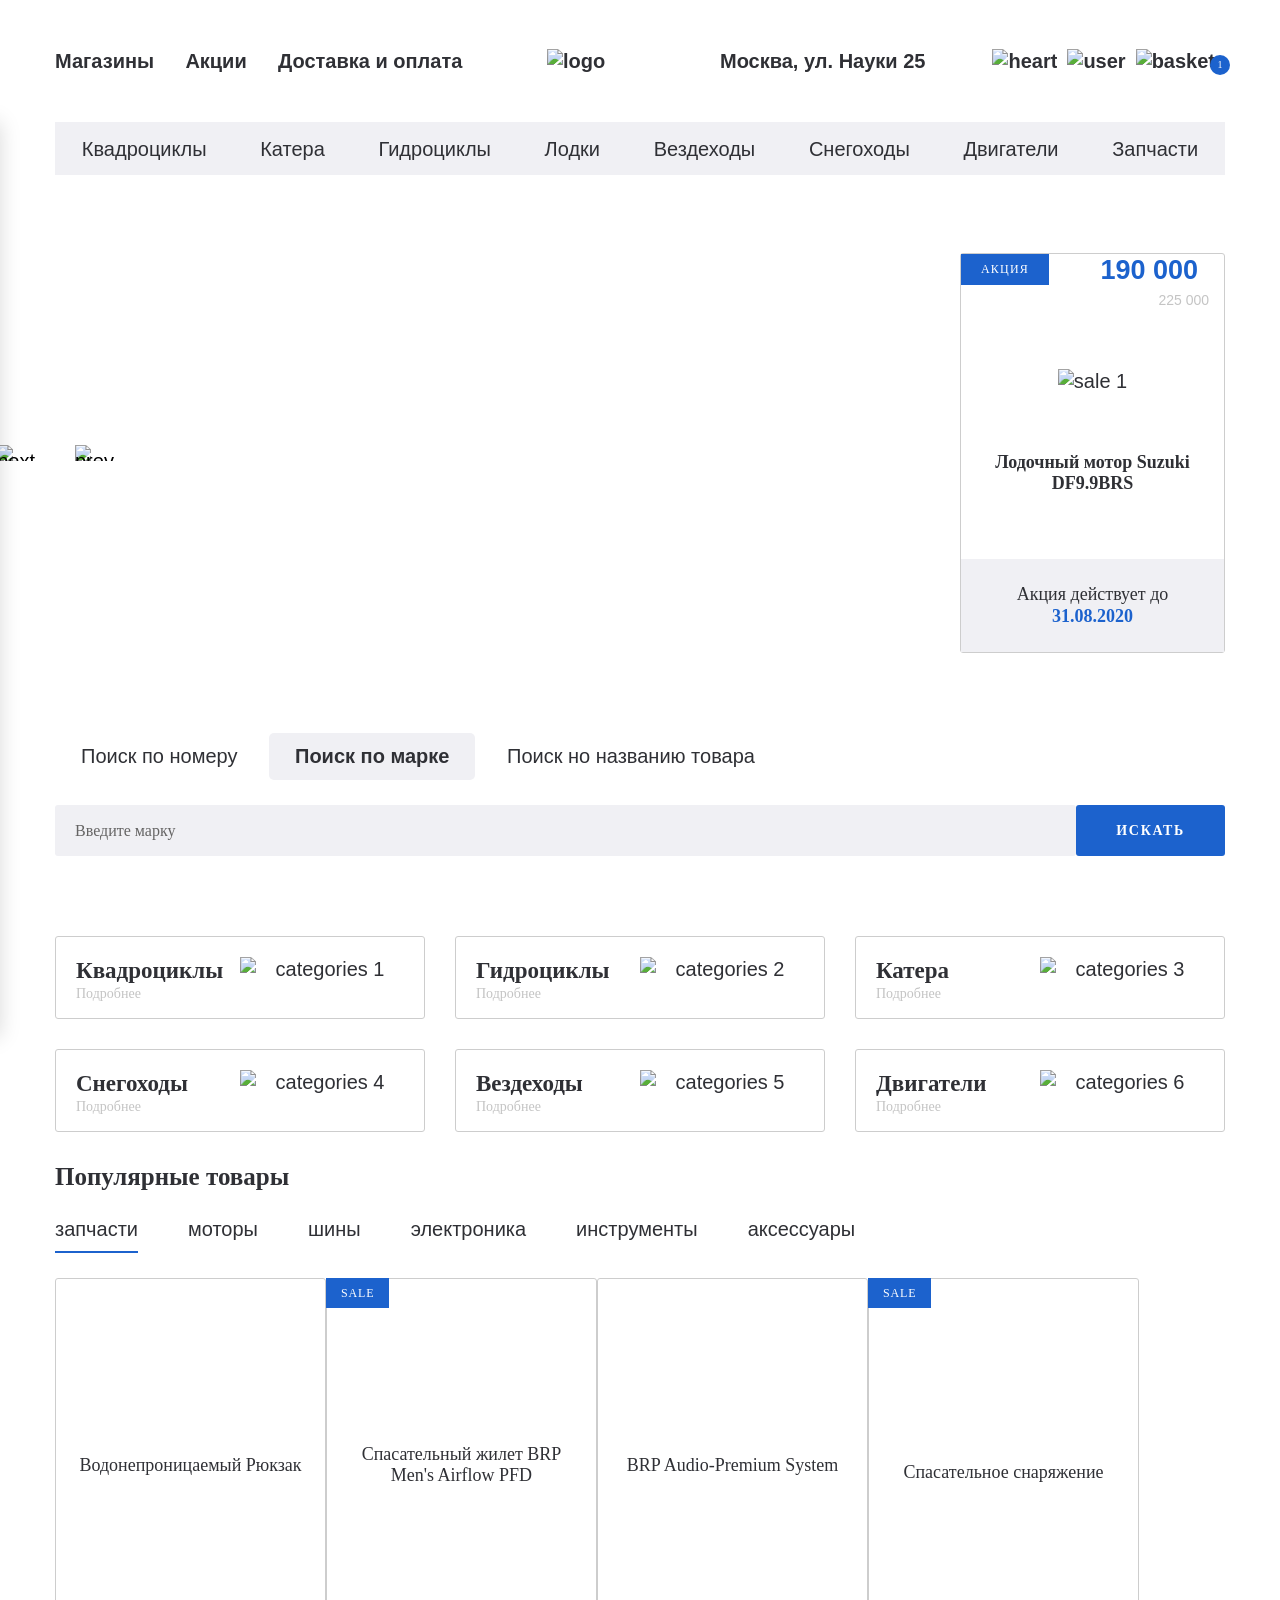
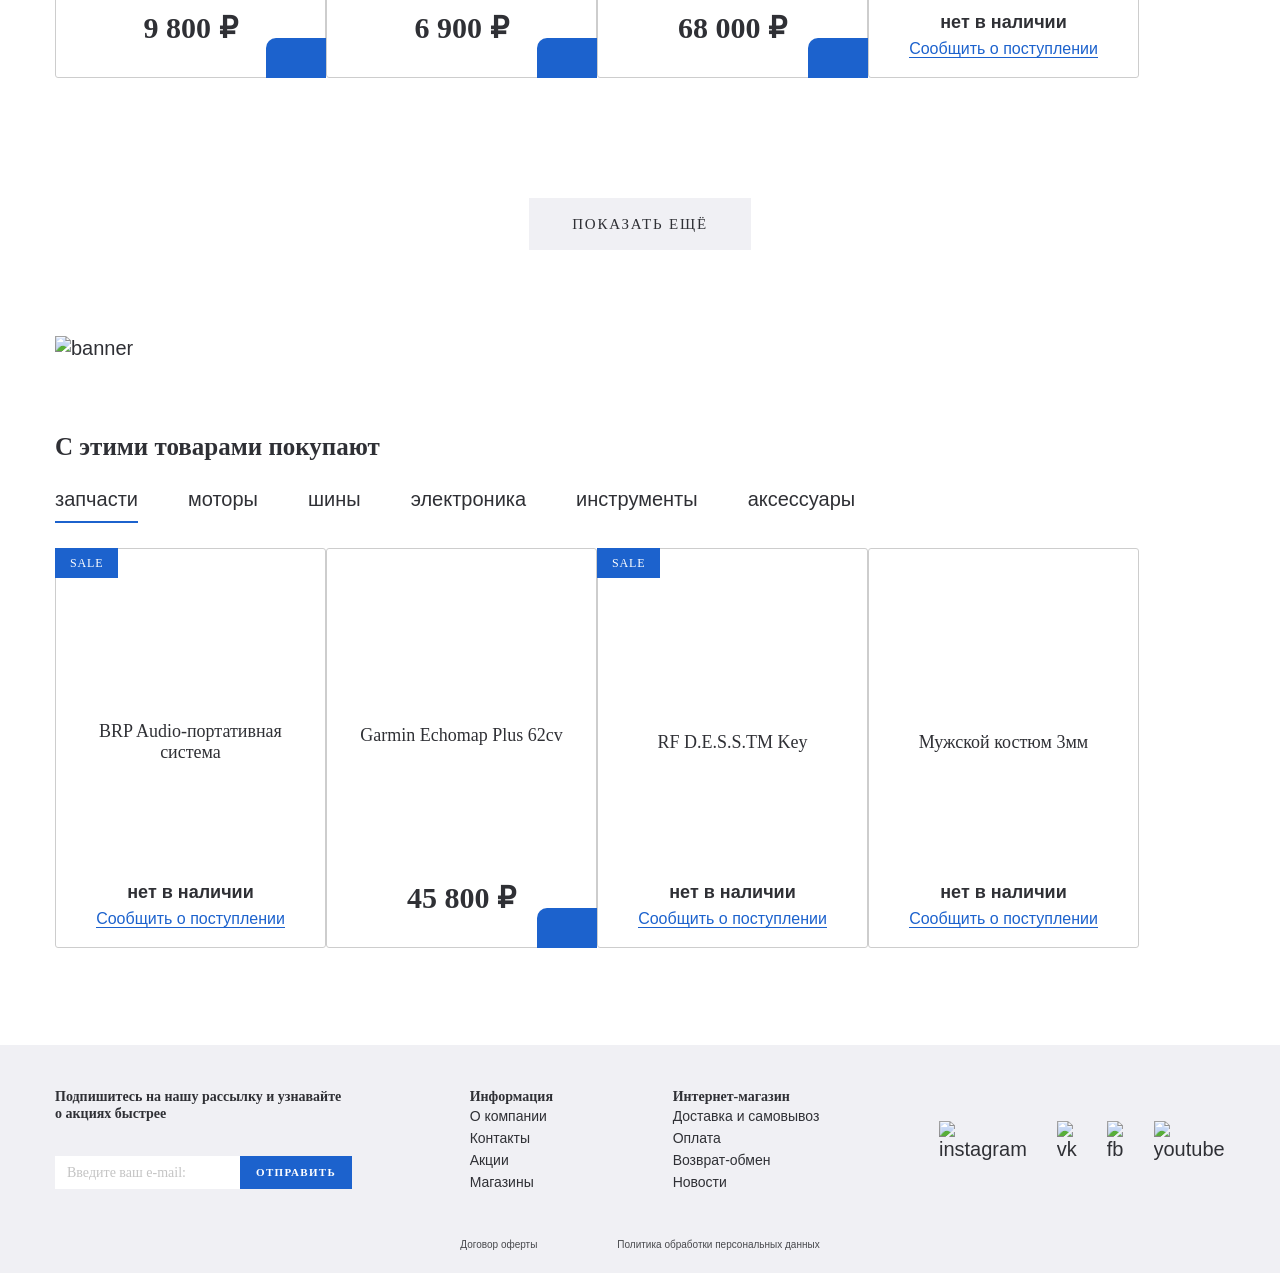
==== index.html @ 871e612c "Add files via upload" ====
<!DOCTYPE html>
<html lang="ru">

<head>
    <meta charset="UTF-8">
    <meta http-equiv="X-UA-Compatible" content="IE=edge">
    <meta name="viewport" content="width=device-width, initial-scale=1.0">
    <title>Hydrocycles</title>
    <link rel="stylesheet" href="css/style.min.css">
</head>

<body>

    <div class="wrapper">
        <header class="header">
            <div class="header__top">
                <div class="container">
                    <div class="header__top-inner">

                        <nav class="menu">
                            <button class="menu__btn">
                                <div class="menu__btn-line"></div>
                                <div class="menu__btn-line"></div>
                                <div class="menu__btn-line"></div>
                            </button>

                            <ul class="menu__list">
                                <li class="menu__item"><a class="menu__link" href="#">Магазины</a></li>
                                <li class="menu__item"><a class="menu__link" href="#">Акции</a></li>
                                <li class="menu__item"><a class="menu__link" href="#">Доставка и оплата</a></li>
                            </ul>
                        </nav>
                        <a class="logo" href="#">
                            <img class="logo__img" src="images/logo.svg" alt="logo">
                        </a>
                        <div class="header__box">
                            <p class="header__address">
                                Москва, ул. Науки 25
                            </p>
                            <ul class="user-list">
                                <li class="user-list__item">
                                    <a class="user-list__link" href="#">
                                        <img src="images/heart.svg" alt="heart">
                                    </a>
                                </li>
                                <li class="user-list__item">
                                    <a class="user-list__link" href="#">
                                        <img src="images/user.svg" alt="user">
                                    </a>
                                </li>
                                <li class="user-list__item">
                                    <a class="user-list__link basket" href="#">
                                        <img src="images/basket.svg" alt="basket">
                                        <p class="basket__num">1</p>
                                    </a>
                                </li>
                            </ul>
                        </div>
                    </div>
                </div>
            </div>
            <ul class="menu-mobile__list">
                <li class="menu-mobile__item">
                    <a class="menu-mobile__link" href="#">
                        <img class="menu-mobile__img" src="images/user.svg" alt="user">
                        <p class="menu-mobile__text">Войти</p>
                    </a>
                </li>
                <li class="menu-mobile__item">
                    <a class="menu-mobile__link" href="#">
                        <img class="menu-mobile__img" src="images/user.svg" alt="user">
                        <p class="menu-mobile__text">Регистрация</p>
                    </a>
                </li>
                <li class="menu-mobile__item">
                    <a class="menu-mobile__link" href="#">
                        <img class="menu-mobile__img" src="images/heart.svg" alt="heart">
                        <p class="menu-mobile__text">Избранное</p>
                    </a>
                </li>
                <li class="menu-mobile__item">
                    <a class="menu-mobile__link" href="#">
                        <img class="menu-mobile__img" src="images/basket.svg" alt="basket">
                        <p class="menu-mobile__text">Корзина</p>
                    </a>
                </li>
                <li class="menu-mobile__item">
                    <a class="menu-mobile__link" href="#">
                        <img class="menu-mobile__img" src="images/home.svg" alt="shop">
                        <p class="menu-mobile__text">Магазины</p>
                    </a>
                </li>
                <li class="menu-mobile__item">
                    <a class="menu-mobile__link" href="#">
                        <img class="menu-mobile__img" src="images/procents.svg" alt="sales">
                        <p class="menu-mobile__text">Акции</p>
                    </a>
                </li>
                <li class="menu-mobile__item">
                    <a class="menu-mobile__link" href="#">
                        <img class="menu-mobile__img" src="images/delivery.svg" alt="delivery">
                        <p class="menu-mobile__text">Доставка и оплата</p>
                    </a>
                </li>
                <li class="menu-mobile__item">
                    <a class="menu-mobile__link" href="#">
                        <p class="menu-mobile__text">Квадроциклы</p>
                    </a>
                </li>
                <li class="menu-mobile__item">
                    <a class="menu-mobile__link" href="#">
                        <p class="menu-mobile__text">Катера</p>
                    </a>
                </li>
                <li class="menu-mobile__item">
                    <a class="menu-mobile__link" href="#">
                        <p class="menu-mobile__text">Гидроциклы</p>
                    </a>
                </li>
                <li class="menu-mobile__item">
                    <a class="menu-mobile__link" href="#">
                        <p class="menu-mobile__text">Лодки</p>
                    </a>
                </li>
                <li class="menu-mobile__item">
                    <a class="menu-mobile__link" href="#">
                        <p class="menu-mobile__text">Вездеходы</p>
                    </a>
                </li>
                <li class="menu-mobile__item">
                    <a class="menu-mobile__link" href="#">
                        <p class="menu-mobile__text">Снегопады</p>
                    </a>
                </li>
                <li class="menu-mobile__item">
                    <a class="menu-mobile__link" href="#">
                        <p class="menu-mobile__text">Двигатели</p>
                    </a>
                </li>
                <li class="menu-mobile__item">
                    <a class="menu-mobile__link" href="#">
                        <p class="menu-mobile__text">Запчасти</p>
                    </a>
                </li>
            </ul>

            <div class="menu__mobile-linewrapper">
                <ul class="menu__mobile-line">
                    <li class="menu__item"><a class="menu__link" href="#">Магазины</a></li>
                    <li class="menu__item"><a class="menu__link" href="#">Акции</a></li>
                    <li class="menu__item"><a class="menu__link" href="#">Доставка и оплата</a></li>
                </ul>
            </div>
            <div class="header__bottom">
                <div class="container">
                    <ul class="menu-categories">
                        <li class="menu-categories__item"><a class="menu-categories__link" href="#">Квадроциклы</a></li>
                        <li class="menu-categories__item"><a class="menu-categories__link" href="#">Катера</a></li>
                        <li class="menu-categories__item"><a class="menu-categories__link" href="#">Гидроциклы</a></li>
                        <li class="menu-categories__item"><a class="menu-categories__link" href="#">Лодки</a></li>
                        <li class="menu-categories__item"><a class="menu-categories__link" href="#">Вездеходы</a></li>
                        <li class="menu-categories__item"><a class="menu-categories__link" href="#">Снегоходы</a></li>
                        <li class="menu-categories__item"><a class="menu-categories__link" href="#">Двигатели</a></li>
                        <li class="menu-categories__item"><a class="menu-categories__link" href="#">Запчасти</a></li>
                    </ul>
                </div>
            </div>
        </header>

        <main class="main">

            <section class="banner-section page-section">
                <div class="container">
                    <div class="banner-section__inner">
                        <div class="banner-section__slider">
                            <a class="banner-section__slider-item" href="#">
                                <img class="banner-section__slider-img" src="images/banner-slider.jpg" alt="">
                            </a>
                            <a class="banner-section__slider-item" href="#">
                                <img class="banner-section__slider-img" src="images/banner-slider.jpg" alt="">
                            </a>
                            <a class="banner-section__slider-item" href="#">
                                <img class="banner-section__slider-img" src="images/banner-slider.jpg" alt="">
                            </a>
                            <a class="banner-section__slider-item" href="#">
                                <img class="banner-section__slider-img" src="images/banner-slider.jpg" alt="">
                            </a>
                            <a class="banner-section__slider-item" href="#">
                                <img class="banner-section__slider-img" src="images/banner-slider.jpg" alt="">
                            </a>
                            <a class="banner-section__slider-item" href="#">
                                <img class="banner-section__slider-img" src="images/banner-slider.jpg" alt="">
                            </a>
                        </div>
                        <a class="banner-section__item sale-item" href="#">
                            <div class="sale-item__top">
                                <div class="sale-item__info">
                                    акция
                                </div>
                                <div class="sale-item__price">
                                    <div class="price sale-item__price-new">190 000</div>
                                    <div class="price sale-item__price-old">225 000</div>
                                </div>
                            </div>
                            <img class="sale-item__img" src="images/content/sale-1.png" alt="sale 1">
                            <h5 class="sale-item__title">Лодочный мотор
                                Suzuki DF9.9BRS
                            </h5>
                            <div class="sale-item__footer">
                                Акция действует до
                                <span>31.08.2020</span>
                            </div>
                        </a>
                    </div>
                </div>
            </section>

            <div class="search page-section ">
                <div class="container">
                    <div class="search__inner">
                        <div class="search__tabs tabs-wrapper">
                            <div class="mobile-overflow">
                                <a class="tab search__tabs-item" href="#tab-1">Поиск по номеру</a>
                                <a class="tab search__tabs-item tab--active" href="#tab-2">Поиск по марке</a>
                                <a class="tab search__tabs-item" href="#tab-3">Поиск но названию товара</a>
                            </div>
                        </div>

                        <div class="search__content">
                            <div id="tab-1" class="tabs-content search__content-item ">
                                <form class="search__content-form">
                                    <input class="search__content-input" type="text" placeholder="Введите номер">
                                    <button class="search__content-btn" type="submit">искать</button>
                                </form>
                            </div>
                            <div id="tab-2" class="tabs-content search__content-item  tabs-content--active">
                                <form class="search__content-form">
                                    <input class="search__content-input" type="text" placeholder="Введите марку">
                                    <button class="search__content-btn" type="submit">искать</button>
                                </form>
                            </div>
                            <div id="tab-3" class="tabs-content  search__content-item">
                                <form class="search__content-form">
                                    <input class="search__content-input" type="text"
                                        placeholder="Введите название товара">
                                    <button class="search__content-btn" type="submit">искать</button>
                                </form>
                            </div>
                        </div>
                    </div>
                </div>

            </div>

            <section class="categories ">
                <div class="container">
                    <div class="categories__inner">
                        <a class="categories__item" href="#">
                            <div class="categories__item-info">
                                <h4 class="categories__item-title">Квадроциклы</h4>
                                <p class="categories__item-text">Подробнее</p>
                            </div>
                            <div class="categories__item-img">
                                <img src="images/categories-1.png" alt="categories 1">
                            </div>
                        </a>
                        <a class="categories__item" href="#">
                            <div class="categories__item-info">
                                <h4 class="categories__item-title">Гидроциклы</h4>
                                <p class="categories__item-text">Подробнее</p>
                            </div>
                            <div class="categories__item-img">
                                <img src="images/categories-2.png" alt="categories 2">
                            </div>
                        </a>
                        <a class="categories__item" href="#">
                            <div class="categories__item-info">
                                <h4 class="categories__item-title">Катера</h4>
                                <p class="categories__item-text">Подробнее</p>
                            </div>
                            <div class="categories__item-img">
                                <img src="images/categories-3.png" alt="categories 3">
                            </div>
                        </a>
                        <a class="categories__item" href="#">
                            <div class="categories__item-info">
                                <h4 class="categories__item-title">Снегоходы</h4>
                                <p class="categories__item-text">Подробнее</p>
                            </div>
                            <div class="categories__item-img">
                                <img src="images/categories-4.png" alt="categories 4">
                            </div>
                        </a>
                        <a class="categories__item" href="#">
                            <div class="categories__item-info">
                                <h4 class="categories__item-title">Вездеходы</h4>
                                <p class="categories__item-text">Подробнее</p>
                            </div>
                            <div class="categories__item-img">
                                <img src="images/categories-5.png" alt="categories 5">
                            </div>
                        </a>
                        <a class="categories__item" href="#">
                            <div class="categories__item-info">
                                <h4 class="categories__item-title">Двигатели</h4>
                                <p class="categories__item-text">Подробнее</p>
                            </div>
                            <div class="categories__item-img">
                                <img src="images/categories-6.png" alt="categories 6">
                            </div>
                        </a>

                    </div>
                </div>
            </section>
            <section class="products ">
                <div class="container">
                    <div class="products__inner">
                        <h2 class="products__title">Популярные товары</h2>
                        <div class="tabs-wrapper ">
                            <div class="tabs products__tabs mobile-overflow">
                                <a class="tab products__tab products__tab--active tab--active"
                                    href="#products-tab-1">запчасти</a>
                                <a class="tab products__tab" href="#products-tab-2">моторы</a>
                                <a class="tab products__tab" href="#products-tab-3">шины</a>
                                <a class="tab products__tab" href="#products-tab-4">электроника</a>
                                <a class="tab products__tab" href="#products-tab-5">инструменты</a>
                                <a class="tab products__tab" href="#products-tab-6">аксессуары</a>
                            </div>
                        </div>
                        <div class="tabs-container products__container">
                            <div class="tabs-content products__content tabs-content--active" id="products-tab-1">
                                <div class="product-slider">
                                    <div class="product-slider__item">
                                        <div class="product-item__wrapper ">
                                            <button class="product-item__favorite"></button>
                                            <button class="product-item__basket">

                                            </button>
                                            <a class="product-item__notify-link" href="#">
                                                <span>Сообщить о поступлении</span> </a>
                                            <a class="product-item " href="#">
                                                <p class="product-item__hover-text">посмотреть товар</p>
                                                <img class="product-item__img" src="images/content/product-1.png"
                                                    alt="">
                                                <h4 class="product-item__title">Водонепроницаемый Рюкзак</h4>
                                                <p class=" price product-item__price">9 800 ₽</p>
                                                <p class="product-item__notify-text">нет в наличии</p>
                                            </a>
                                        </div>
                                    </div>
                                    <div class="product-slider__item">
                                        <div class="product-item__wrapper ">
                                            <button class="product-item__favorite"></button>
                                            <button class="product-item__basket">

                                            </button>
                                            <a class="product-item__notify-link" href="#">
                                                <span>Сообщить о поступлении</span> </a>
                                            <a class="product-item product-item--sale" href="#">
                                                <p class="product-item__hover-text">посмотреть товар</p>
                                                <img class="product-item__img" src="images/content/product-2.png"
                                                    alt="">
                                                <h4 class="product-item__title">Спасательный жилет BRP Men's Airflow PFD
                                                </h4>
                                                <p class=" price product-item__price">6 900 ₽</p>
                                                <p class="product-item__notify-text">нет в наличии</p>
                                            </a>
                                        </div>
                                    </div>
                                    <div class="product-slider__item">
                                        <div class="product-item__wrapper ">
                                            <button class="product-item__favorite"></button>
                                            <button class="product-item__basket"></button>
                                            <a class="product-item__notify-link" href="#">
                                                <span>Сообщить о поступлении</span> </a>
                                            <a class="product-item " href="#">
                                                <p class="product-item__hover-text">посмотреть товар</p>
                                                <img class="product-item__img" src="images/content/product-3.png"
                                                    alt="">
                                                <h4 class="product-item__title">
                                                    BRP Audio-Premium System</h4>
                                                <p class=" price product-item__price">68 000 ₽</p>
                                                <p class="product-item__notify-text">нет в наличии</p>
                                            </a>
                                        </div>
                                    </div>
                                    <div class="product-slider__item">
                                        <div class="product-item__wrapper product-item__not-available">
                                            <button class="product-item__favorite"></button>
                                            <button class="product-item__basket">

                                            </button>
                                            <a class="product-item__notify-link" href="#">
                                                <span>Сообщить о поступлении</span> </a>
                                            <a class="product-item product-item--sale" href="#">
                                                <p class="product-item__hover-text">посмотреть товар</p>
                                                <img class="product-item__img" src="images/content/product-4.png"
                                                    alt="">
                                                <h4 class="product-item__title">Спасательное
                                                    снаряжение</h4>
                                                <p class=" price product-item__price">9 800 ₽</p>
                                                <p class="product-item__notify-text">нет в наличии</p>
                                            </a>
                                        </div>
                                    </div>



                                </div>
                            </div>
                            <div class="tabs-content products__content" id="products-tab-2">

                            </div>
                            <div class="tabs-content tabs-content--active products__content products__content--active"
                                id="products-tab-3"></div>
                            <div class="tabs-content products__content" id="products-tab-4">
                            </div>
                            <div class="tabs-content products__content" id="products-tab-5">
                            </div>
                            <div class="tabs-content products__content" id="products-tab-6">
                            </div>
                        </div>

                        <div class="products__more">
                            <a class="products__more-link" href="#">Показать ещё</a>
                        </div>
                    </div>
                </div>

            </section>
            <div class="banner">
                <div class="container">
                    <a class="banner__link" href="#">
                        <img class="banner__link-img" src="images/content/banner.jpg" alt="banner">
                    </a>
                </div>
            </div>

            <section class="products-popular ">
                <div class="container">
                    <div class="products__inner">
                        <h2 class="products__title">С этими товарами покупают</h2>
                        <div class="tabs-wrapper">
                            <div class="tabs products__tabs mobile-overflow">
                                <a class="tab products__tab products__tab--active tab--active"
                                    href="#products-popular-tab-1">запчасти</a>
                                <a class="tab products__tab" href="#products-popular-tab-2">моторы</a>
                                <a class="tab products__tab" href="#products-popular-tab-3">шины</a>
                                <a class="tab products__tab" href="#products-popular-tab-4">электроника</a>
                                <a class="tab products__tab" href="#products-popular-tab-5">инструменты</a>
                                <a class="tab products__tab" href="#products-popular-tab-6">аксессуары</a>
                            </div>
                        </div>
                        <div class="tabs-container products__container">
                            <div class="tabs-content products__content tabs-content--active"
                                id="products-popular-tab-1">
                                <div class="product-slider">
                                    <div class="product-slider__item">
                                        <div class="product-item__wrapper product-item__not-available">
                                            <button class="product-item__favorite"></button>
                                            <button class="product-item__basket">

                                            </button>
                                            <a class="product-item__notify-link" href="#">
                                                <span>Сообщить о поступлении</span> </a>
                                            <a class="product-item product-item--sale " href="#">
                                                <p class="product-item__hover-text">посмотреть товар</p>
                                                <img class="product-item__img"
                                                    src="images/content/products-popular-1.png" alt="">
                                                <h4 class="product-item__title">BRP Audio-портативная система</h4>
                                                <p class=" price product-item__price">9 800 ₽</p>
                                                <p class="product-item__notify-text">нет в наличии</p>
                                            </a>
                                        </div>
                                    </div>
                                    <div class="product-slider__item">
                                        <div class="product-item__wrapper ">
                                            <button class="product-item__favorite"></button>
                                            <button class="product-item__basket">

                                            </button>
                                            <a class="product-item__notify-link" href="#">
                                                <span>Сообщить о поступлении</span> </a>
                                            <a class="product-item" href="#">
                                                <p class="product-item__hover-text">посмотреть товар</p>
                                                <img class="product-item__img"
                                                    src="images/content/products-popular-2.png" alt="">
                                                <h4 class="product-item__title">Garmin Echomap Plus 62cv
                                                </h4>
                                                <p class=" price product-item__price">45 800 ₽</p>
                                                <p class="product-item__notify-text">нет в наличии</p>
                                            </a>
                                        </div>
                                    </div>
                                    <div class="product-slider__item">
                                        <div class="product-item__wrapper product-item__not-available">
                                            <button class="product-item__favorite"></button>
                                            <button class="product-item__basket">

                                            </button>
                                            <a class="product-item__notify-link" href="#">
                                                <span>Сообщить о поступлении</span> </a>
                                            <a class="product-item product-item--sale " href="#">
                                                <p class="product-item__hover-text">посмотреть товар</p>
                                                <img class="product-item__img"
                                                    src="images/content/products-popular-3.png" alt="">
                                                <h4 class="product-item__title">
                                                    RF D.E.S.S.TM Key</h4>
                                                <p class=" price product-item__price">68 000 ₽</p>
                                                <p class="product-item__notify-text">нет в наличии</p>
                                            </a>
                                        </div>
                                    </div>
                                    <div class="product-slider__item">
                                        <div class="product-item__wrapper product-item__not-available">
                                            <button class="product-item__favorite"></button>
                                            <button class="product-item__basket">

                                            </button>
                                            <a class="product-item__notify-link" href="#">
                                                <span>Сообщить о поступлении</span> </a>
                                            <a class="product-item " href="#">
                                                <p class="product-item__hover-text">посмотреть товар</p>
                                                <img class="product-item__img"
                                                    src="images/content/products-popular-4.png" alt="">
                                                <h4 class="product-item__title">Мужской костюм
                                                    3мм</h4>
                                                <p class=" price product-item__price">7 000 ₽</p>
                                                <p class="product-item__notify-text">нет в наличии</p>
                                            </a>
                                        </div>
                                    </div>
                                </div>
                            </div>
                            <div class="tabs-content products__content" id="products-popular-tab-2">

                            </div>
                            <div class="tabs-content tabs-content--active products__content products__content--active"
                                id="products-popular-tab-3"></div>
                            <div class="tabs-content products__content" id="products-popular-tab-4">
                            </div>
                            <div class="tabs-content products__content" id="products-popular-tab-5">
                            </div>
                            <div class="tabs-content products__content" id="products-popular-tab-6">
                            </div>
                        </div>

                    </div>
                </div>

            </section>

        </main>

        <footer class="footer">
            <div class="container">
                <div class="footer__top">
                    <div class="footer__top-inner">
                        <div class="footer__top-item footer__top-newslatter">
                            <h6 class="footer__top-title">Подпишитесь на нашу рассылку
                                и узнавайте о акциях быстрее
                            </h6>
                            <form class="footer-form">
                                <input class="footer-form__input" type="email" placeholder="Введите ваш e-mail:">
                                <button class="footer-form__btn" type="submit">Отправить</button>
                            </form>
                        </div>
                        <div class="footer__top-item footer__top-itemdrop">
                            <h6 class="footer__top-title footer__topdrop">Информация</h6>
                            <ul class="footer-list">
                                <li class="footer-list__item"><a href="#">О компании</a></li>
                                <li class="footer-list__item"><a href="#">Контакты</a></li>
                                <li class="footer-list__item"><a href="#">Акции</a></li>
                                <li class="footer-list__item"><a href="#">Магазины</a></li>
                            </ul>
                        </div>
                        <div class="footer__top-item">
                            <h6 class="footer__top-title footer__topdrop">Интернет-магазин</h6>
                            <ul class="footer-list">
                                <li class="footer-list__item"><a href="#">Доставка и самовывоз</a></li>
                                <li class="footer-list__item"><a href="#">Оплата</a></li>
                                <li class="footer-list__item"><a href="#">Возврат-обмен</a></li>
                                <li class="footer-list__item"><a href="#">Новости</a></li>
                            </ul>
                        </div>
                        <div class="footer__top-item footer__top-social">

                            <ul class="social-list">
                                <li class="social-list__item">
                                    <a class="social-list__item-link" href="#">
                                        <img class="social-list__item-img" src="images/instagram.svg" alt="instagram">
                                    </a>
                                </li>
                                <li class="social-list__item">
                                    <a class="social-list__item-link" href="#">
                                        <img class="social-list__item-img" src="images/vk.svg" alt="vk">
                                    </a>
                                </li>
                                <li class="social-list__item">
                                    <a class="social-list__item-link" href="#">
                                        <img class="social-list__item-img" src="images/fb.svg" alt="fb">
                                    </a>
                                </li>
                                <li class="social-list__item">
                                    <a class="social-list__item-link" href="#">
                                        <img class="social-list__item-img" src="images/youtube.svg" alt="youtube">
                                    </a>
                                </li>
                            </ul>
                        </div>
                    </div>
                </div>
                <div class="footer__bottom">
                    <a class="footer__bottom-link" href="#">Договор оферты</a>
                    <a class="footer__bottom-link" href="#">Политика обработки персональных данных</a>
                </div>
            </div>
        </footer>
    </div>



    <script src="js/main.min.js"></script>
</body>

</html>
---- css/style.min.css ----
:root{--accent-color: red}@font-face{font-family:"Barlow";font-style:normal;font-weight:300;src:local("Barlow"),url("../fonts/Barlow-Light.woff2") format("woff2"),url("../fonts/Barlow-Light.woff") format("woff")}@font-face{font-family:"Barlow";font-style:normal;font-weight:400;src:local("Barlow"),url("../fonts/Barlow-Regular.woff2") format("woff2"),url("../fonts/Barlow-Regular.woff") format("woff")}@font-face{font-family:"Barlow";font-style:normal;font-weight:600;src:local("Barlow"),url("../fonts/Barlow-SemiBold.woff2") format("woff2"),url("../fonts/Barlow-SemiBold.woff") format("woff")}@font-face{font-family:"Barlow";font-style:normal;font-weight:700;src:local("Barlow"),url("../fonts/Barlow-Bold.woff2") format("woff2"),url("../fonts/Barlow-Bold.woff") format("woff")}@font-face{font-family:"Proxima Nova";font-style:normal;font-weight:600;src:local("Proxima Nova"),url("../fonts/ProximaNova-SemiBold.woff2") format("woff2"),url("../fonts/ProximaNova-SemiBold.woff") format("woff")}@font-face{font-family:"Proxima Nova";font-style:normal;font-weight:700;src:local("Proxima Nova"),url("../fonts/ProximaNova-Bold.woff2") format("woff2"),url("../fonts/ProximaNova-Bold.woff") format("woff")}@font-face{font-family:"SFProDisplay";font-style:normal;font-weight:400;src:local("SFProDisplay"),url("../fonts/SFProDisplay-Regular.woff2") format("woff2"),url("../fonts/SFProDisplay-Regular.woff") format("woff")}@font-face{font-family:"SFProDisplay";font-style:normal;font-weight:500;src:local("SFProDisplay"),url("../fonts/SFProDisplay-Medium.woff2") format("woff2"),url("../fonts/SFProDisplay-Medium.woff") format("woff")}@font-face{font-family:"SFProDisplay";font-style:normal;font-weight:600;src:local("SFProDisplay"),url("../fonts/SFProDisplay-SemiBold.woff2") format("woff2"),url("../fonts/SFProDisplay-SemiBold.woff") format("woff")}@font-face{font-family:"SFProDisplay";font-style:normal;font-weight:700;src:local("SFProDisplay"),url("../fonts/SFProDisplay-Bold.woff2") format("woff2"),url("../fonts/SFProDisplay-Bold.woff") format("woff")}@font-face{font-family:"Staatliches";font-style:normal;font-weight:400;src:local("Staatliches"),url("../fonts/Staatliches-Regular.woff2") format("woff2"),url("../fonts/Staatliches-Regular.woff") format("woff")}html{font-size:10px;box-sizing:border-box}*,*::after,*::before{box-sizing:inherit}ul[class],ol[class]{padding:0}body,h1,h2,h3,h4,h5,h6,p,ul[class],ol[class],li,figure,figcaption,blockquote,dl,dd{margin:0}ul[class]{list-style:none}img{max-width:100%;display:block}input,button,textarea,select{font:inherit}a{text-decoration:none;display:inline-block;color:inherit}html,body{height:100%;scroll-behavior:smooth}body{font-family:"SF Pro Display",sans-serif;color:#2f3035;font-family:sans-serif;font-size:20px;line-height:24px;font-weight:400;overflow-x:hidden;min-width:320px}.wrapper{min-height:100%;display:flex;flex-direction:column}.main{flex-grow:1}.container{max-width:1200px;margin:0 auto;padding:0 15px}.visually-hidden{position:absolute;overflow:hidden;margin:-1px;border:0;padding:0;width:1px;height:1px;clip:rect(0 0 0 0)}.page-section{margin-bottom:80px}.breadcrumbs{margin-bottom:40px}.breadcrumbs__list-item{font-family:"SF Pro Display";font-style:normal;font-weight:400;font-size:15px;line-height:18px;color:#c4c4c4;display:inline-block;padding-right:16px;margin-right:10px;position:relative}.breadcrumbs__list-item:last-child::after{display:none}.breadcrumbs__list-item::after{content:"";position:absolute;right:0;bottom:3px;width:6px;height:9px;background-image:url("../images/link-arrow.svg");background-repeat:no-repeat}.pagination{width:100%;margin-top:70px}.pagination-list{display:flex;gap:clamp(0rem,-0.909rem + 4.55vw,2.5rem);justify-content:center}.pagination-list__item{padding:6px 12px;border:2px solid rgba(0,0,0,0);font-family:"Barlow";font-style:normal;font-weight:400;font-size:18px;line-height:22px;color:#c4c4c4}.pagination-list__item.active{font-family:"Barlow";font-style:normal;font-weight:600;font-size:18px;line-height:22px;color:#1c62cd;border:2px solid #1c62cd}.pagination-list__item a{cursor:pointer;display:block}.jq-ry-container{position:relative;padding:0 5px;line-height:0;display:block;cursor:pointer;-webkit-box-sizing:content-box;-moz-box-sizing:content-box;box-sizing:content-box;direction:ltr}.jq-ry-container[readonly=readonly]{cursor:default}.jq-ry-container>.jq-ry-group-wrapper{position:relative;width:100%}.jq-ry-container>.jq-ry-group-wrapper>.jq-ry-group{position:relative;line-height:0;z-index:10;white-space:nowrap}.jq-ry-container>.jq-ry-group-wrapper>.jq-ry-group>svg{display:inline-block}.jq-ry-container>.jq-ry-group-wrapper>.jq-ry-group.jq-ry-normal-group{width:100%}.jq-ry-container>.jq-ry-group-wrapper>.jq-ry-group.jq-ry-rated-group{width:0;z-index:11;position:absolute;top:0;left:0;overflow:hidden}.slick-slider{position:relative;display:block;box-sizing:border-box;-webkit-touch-callout:none;-webkit-user-select:none;-khtml-user-select:none;-moz-user-select:none;-ms-user-select:none;user-select:none;-ms-touch-action:pan-y;touch-action:pan-y;-webkit-tap-highlight-color:rgba(0,0,0,0)}.slick-list{position:relative;overflow:hidden;display:block;margin:0;padding:0}.slick-list:focus{outline:none}.slick-list.dragging{cursor:pointer;cursor:hand}.slick-slider .slick-track,.slick-slider .slick-list{-webkit-transform:translate3d(0, 0, 0);-moz-transform:translate3d(0, 0, 0);-ms-transform:translate3d(0, 0, 0);-o-transform:translate3d(0, 0, 0);transform:translate3d(0, 0, 0)}.slick-track{position:relative;left:0;top:0;display:block;margin-left:auto;margin-right:auto}.slick-track:before,.slick-track:after{content:"";display:table}.slick-track:after{clear:both}.slick-loading .slick-track{visibility:hidden}.slick-slide{float:left;height:100%;min-height:1px;display:none}[dir=rtl] .slick-slide{float:right}.slick-slide img{display:block}.slick-slide.slick-loading img{display:none}.slick-slide.dragging img{pointer-events:none}.slick-initialized .slick-slide{display:block}.slick-loading .slick-slide{visibility:hidden}.slick-vertical .slick-slide{display:block;height:auto;border:1px solid rgba(0,0,0,0)}.slick-arrow.slick-hidden{display:none}@font-face{font-family:"swiper-icons";src:url("data:application/font-woff;charset=utf-8;base64, [base64]//wADZ2x5ZgAAAywAAADMAAAD2MHtryVoZWFkAAABbAAAADAAAAA2E2+eoWhoZWEAAAGcAAAAHwAAACQC9gDzaG10eAAAAigAAAAZAAAArgJkABFsb2NhAAAC0AAAAFoAAABaFQAUGG1heHAAAAG8AAAAHwAAACAAcABAbmFtZQAAA/gAAAE5AAACXvFdBwlwb3N0AAAFNAAAAGIAAACE5s74hXjaY2BkYGAAYpf5Hu/j+W2+MnAzMYDAzaX6QjD6/4//Bxj5GA8AuRwMYGkAPywL13jaY2BkYGA88P8Agx4j+/8fQDYfA1AEBWgDAIB2BOoAeNpjYGRgYNBh4GdgYgABEMnIABJzYNADCQAACWgAsQB42mNgYfzCOIGBlYGB0YcxjYGBwR1Kf2WQZGhhYGBiYGVmgAFGBiQQkOaawtDAoMBQxXjg/wEGPcYDDA4wNUA2CCgwsAAAO4EL6gAAeNpj2M0gyAACqxgGNWBkZ2D4/wMA+xkDdgAAAHjaY2BgYGaAYBkGRgYQiAHyGMF8FgYHIM3DwMHABGQrMOgyWDLEM1T9/w8UBfEMgLzE////P/5//f/V/xv+r4eaAAeMbAxwIUYmIMHEgKYAYjUcsDAwsLKxc3BycfPw8jEQA/[base64]/uznmfPFBNODM2K7MTQ45YEAZqGP81AmGGcF3iPqOop0r1SPTaTbVkfUe4HXj97wYE+yNwWYxwWu4v1ugWHgo3S1XdZEVqWM7ET0cfnLGxWfkgR42o2PvWrDMBSFj/IHLaF0zKjRgdiVMwScNRAoWUoH78Y2icB/yIY09An6AH2Bdu/UB+yxopYshQiEvnvu0dURgDt8QeC8PDw7Fpji3fEA4z/PEJ6YOB5hKh4dj3EvXhxPqH/SKUY3rJ7srZ4FZnh1PMAtPhwP6fl2PMJMPDgeQ4rY8YT6Gzao0eAEA409DuggmTnFnOcSCiEiLMgxCiTI6Cq5DZUd3Qmp10vO0LaLTd2cjN4fOumlc7lUYbSQcZFkutRG7g6JKZKy0RmdLY680CDnEJ+UMkpFFe1RN7nxdVpXrC4aTtnaurOnYercZg2YVmLN/d/gczfEimrE/fs/bOuq29Zmn8tloORaXgZgGa78yO9/cnXm2BpaGvq25Dv9S4E9+5SIc9PqupJKhYFSSl47+Qcr1mYNAAAAeNptw0cKwkAAAMDZJA8Q7OUJvkLsPfZ6zFVERPy8qHh2YER+3i/BP83vIBLLySsoKimrqKqpa2hp6+jq6RsYGhmbmJqZSy0sraxtbO3sHRydnEMU4uR6yx7JJXveP7WrDycAAAAAAAH//wACeNpjYGRgYOABYhkgZgJCZgZNBkYGLQZtIJsFLMYAAAw3ALgAeNolizEKgDAQBCchRbC2sFER0YD6qVQiBCv/H9ezGI6Z5XBAw8CBK/m5iQQVauVbXLnOrMZv2oLdKFa8Pjuru2hJzGabmOSLzNMzvutpB3N42mNgZGBg4GKQYzBhYMxJLMlj4GBgAYow/P/PAJJhLM6sSoWKfWCAAwDAjgbRAAB42mNgYGBkAIIbCZo5IPrmUn0hGA0AO8EFTQAA");font-weight:400;font-style:normal}:root{--swiper-theme-color: #007aff}.swiper,swiper-container{margin-left:auto;margin-right:auto;position:relative;overflow:hidden;list-style:none;padding:0;z-index:1;display:block}.swiper-vertical>.swiper-wrapper{flex-direction:column}.swiper-wrapper{position:relative;width:100%;height:100%;z-index:1;display:flex;transition-property:transform;transition-timing-function:var(--swiper-wrapper-transition-timing-function, initial);box-sizing:content-box}.swiper-android .swiper-slide,.swiper-wrapper{transform:translate3d(0px, 0, 0)}.swiper-horizontal{touch-action:pan-y}.swiper-vertical{touch-action:pan-x}.swiper-slide,swiper-slide{flex-shrink:0;width:100%;height:100%;position:relative;transition-property:transform;display:block}.swiper-slide-invisible-blank{visibility:hidden}.swiper-autoheight,.swiper-autoheight .swiper-slide{height:auto}.swiper-autoheight .swiper-wrapper{align-items:flex-start;transition-property:transform,height}.swiper-backface-hidden .swiper-slide{transform:translateZ(0);-webkit-backface-visibility:hidden;backface-visibility:hidden}.swiper-3d.swiper-css-mode .swiper-wrapper{perspective:1200px}.swiper-3d .swiper-wrapper{transform-style:preserve-3d}.swiper-3d{perspective:1200px}.swiper-3d .swiper-slide,.swiper-3d .swiper-slide-shadow,.swiper-3d .swiper-slide-shadow-left,.swiper-3d .swiper-slide-shadow-right,.swiper-3d .swiper-slide-shadow-top,.swiper-3d .swiper-slide-shadow-bottom,.swiper-3d .swiper-cube-shadow{transform-style:preserve-3d}.swiper-3d .swiper-slide-shadow,.swiper-3d .swiper-slide-shadow-left,.swiper-3d .swiper-slide-shadow-right,.swiper-3d .swiper-slide-shadow-top,.swiper-3d .swiper-slide-shadow-bottom{position:absolute;left:0;top:0;width:100%;height:100%;pointer-events:none;z-index:10}.swiper-3d .swiper-slide-shadow{background:rgba(0, 0, 0, 0.15)}.swiper-3d .swiper-slide-shadow-left{background-image:linear-gradient(to left, rgba(0, 0, 0, 0.5), rgba(0, 0, 0, 0))}.swiper-3d .swiper-slide-shadow-right{background-image:linear-gradient(to right, rgba(0, 0, 0, 0.5), rgba(0, 0, 0, 0))}.swiper-3d .swiper-slide-shadow-top{background-image:linear-gradient(to top, rgba(0, 0, 0, 0.5), rgba(0, 0, 0, 0))}.swiper-3d .swiper-slide-shadow-bottom{background-image:linear-gradient(to bottom, rgba(0, 0, 0, 0.5), rgba(0, 0, 0, 0))}.swiper-css-mode>.swiper-wrapper{overflow:auto;scrollbar-width:none;-ms-overflow-style:none}.swiper-css-mode>.swiper-wrapper::-webkit-scrollbar{display:none}.swiper-css-mode>.swiper-wrapper>.swiper-slide{scroll-snap-align:start start}.swiper-horizontal.swiper-css-mode>.swiper-wrapper{scroll-snap-type:x mandatory}.swiper-vertical.swiper-css-mode>.swiper-wrapper{scroll-snap-type:y mandatory}.swiper-centered>.swiper-wrapper::before{content:"";flex-shrink:0;order:9999}.swiper-centered>.swiper-wrapper>.swiper-slide{scroll-snap-align:center center;scroll-snap-stop:always}.swiper-centered.swiper-horizontal>.swiper-wrapper>.swiper-slide:first-child{margin-inline-start:var(--swiper-centered-offset-before)}.swiper-centered.swiper-horizontal>.swiper-wrapper::before{height:100%;min-height:1px;width:var(--swiper-centered-offset-after)}.swiper-centered.swiper-vertical>.swiper-wrapper>.swiper-slide:first-child{margin-block-start:var(--swiper-centered-offset-before)}.swiper-centered.swiper-vertical>.swiper-wrapper::before{width:100%;min-width:1px;height:var(--swiper-centered-offset-after)}.swiper-lazy-preloader{width:42px;height:42px;position:absolute;left:50%;top:50%;margin-left:-21px;margin-top:-21px;z-index:10;transform-origin:50%;box-sizing:border-box;border:4px solid var(--swiper-preloader-color, var(--swiper-theme-color));border-radius:50%;border-top-color:transparent}.swiper:not(.swiper-watch-progress) .swiper-lazy-preloader,swiper-container:not(.swiper-watch-progress) .swiper-lazy-preloader,.swiper-watch-progress .swiper-slide-visible .swiper-lazy-preloader{animation:swiper-preloader-spin 1s infinite linear}.swiper-lazy-preloader-white{--swiper-preloader-color: #fff}.swiper-lazy-preloader-black{--swiper-preloader-color: #000}@keyframes swiper-preloader-spin{0%{transform:rotate(0deg)}100%{transform:rotate(360deg)}}.swiper-virtual .swiper-slide{-webkit-backface-visibility:hidden;transform:translateZ(0)}.swiper-virtual.swiper-css-mode .swiper-wrapper::after{content:"";position:absolute;left:0;top:0;pointer-events:none}.swiper-virtual.swiper-css-mode.swiper-horizontal .swiper-wrapper::after{height:1px;width:var(--swiper-virtual-size)}.swiper-virtual.swiper-css-mode.swiper-vertical .swiper-wrapper::after{width:1px;height:var(--swiper-virtual-size)}:root{--swiper-navigation-size: 44px}.swiper-button-prev,.swiper-button-next{position:absolute;top:var(--swiper-navigation-top-offset, 50%);width:calc(var(--swiper-navigation-size)/44*27);height:var(--swiper-navigation-size);margin-top:calc(0px - var(--swiper-navigation-size)/2);z-index:10;cursor:pointer;display:flex;align-items:center;justify-content:center;color:var(--swiper-navigation-color, var(--swiper-theme-color))}.swiper-button-prev.swiper-button-disabled,.swiper-button-next.swiper-button-disabled{opacity:.35;cursor:auto;pointer-events:none}.swiper-button-prev.swiper-button-hidden,.swiper-button-next.swiper-button-hidden{opacity:0;cursor:auto;pointer-events:none}.swiper-navigation-disabled .swiper-button-prev,.swiper-navigation-disabled .swiper-button-next{display:none !important}.swiper-button-prev:after,.swiper-button-next:after{font-family:swiper-icons;font-size:var(--swiper-navigation-size);text-transform:none !important;letter-spacing:0;font-variant:initial;line-height:1}.swiper-button-prev,.swiper-rtl .swiper-button-next{left:var(--swiper-navigation-sides-offset, 10px);right:auto}.swiper-button-prev:after,.swiper-rtl .swiper-button-next:after{content:"prev"}.swiper-button-next,.swiper-rtl .swiper-button-prev{right:var(--swiper-navigation-sides-offset, 10px);left:auto}.swiper-button-next:after,.swiper-rtl .swiper-button-prev:after{content:"next"}.swiper-button-lock{display:none}.swiper-pagination{position:absolute;text-align:center;transition:300ms opacity;transform:translate3d(0, 0, 0);z-index:10}.swiper-pagination.swiper-pagination-hidden{opacity:0}.swiper-pagination-disabled>.swiper-pagination,.swiper-pagination.swiper-pagination-disabled{display:none !important}.swiper-pagination-fraction,.swiper-pagination-custom,.swiper-horizontal>.swiper-pagination-bullets,.swiper-pagination-bullets.swiper-pagination-horizontal{bottom:var(--swiper-pagination-bottom, 8px);top:var(--swiper-pagination-top, auto);left:0;width:100%}.swiper-pagination-bullets-dynamic{overflow:hidden;font-size:0}.swiper-pagination-bullets-dynamic .swiper-pagination-bullet{transform:scale(0.33);position:relative}.swiper-pagination-bullets-dynamic .swiper-pagination-bullet-active{transform:scale(1)}.swiper-pagination-bullets-dynamic .swiper-pagination-bullet-active-main{transform:scale(1)}.swiper-pagination-bullets-dynamic .swiper-pagination-bullet-active-prev{transform:scale(0.66)}.swiper-pagination-bullets-dynamic .swiper-pagination-bullet-active-prev-prev{transform:scale(0.33)}.swiper-pagination-bullets-dynamic .swiper-pagination-bullet-active-next{transform:scale(0.66)}.swiper-pagination-bullets-dynamic .swiper-pagination-bullet-active-next-next{transform:scale(0.33)}.swiper-pagination-bullet{width:var(--swiper-pagination-bullet-width, var(--swiper-pagination-bullet-size, 8px));height:var(--swiper-pagination-bullet-height, var(--swiper-pagination-bullet-size, 8px));display:inline-block;border-radius:50%;background:var(--swiper-pagination-bullet-inactive-color, #000);opacity:var(--swiper-pagination-bullet-inactive-opacity, 0.2)}button.swiper-pagination-bullet{border:none;margin:0;padding:0;box-shadow:none;-webkit-appearance:none;appearance:none}.swiper-pagination-clickable .swiper-pagination-bullet{cursor:pointer}.swiper-pagination-bullet:only-child{display:none !important}.swiper-pagination-bullet-active{opacity:var(--swiper-pagination-bullet-opacity, 1);background:var(--swiper-pagination-color, var(--swiper-theme-color))}.swiper-vertical>.swiper-pagination-bullets,.swiper-pagination-vertical.swiper-pagination-bullets{right:var(--swiper-pagination-right, 8px);left:var(--swiper-pagination-left, auto);top:50%;transform:translate3d(0px, -50%, 0)}.swiper-vertical>.swiper-pagination-bullets .swiper-pagination-bullet,.swiper-pagination-vertical.swiper-pagination-bullets .swiper-pagination-bullet{margin:var(--swiper-pagination-bullet-vertical-gap, 6px) 0;display:block}.swiper-vertical>.swiper-pagination-bullets.swiper-pagination-bullets-dynamic,.swiper-pagination-vertical.swiper-pagination-bullets.swiper-pagination-bullets-dynamic{top:50%;transform:translateY(-50%);width:8px}.swiper-vertical>.swiper-pagination-bullets.swiper-pagination-bullets-dynamic .swiper-pagination-bullet,.swiper-pagination-vertical.swiper-pagination-bullets.swiper-pagination-bullets-dynamic .swiper-pagination-bullet{display:inline-block;transition:200ms transform,200ms top}.swiper-horizontal>.swiper-pagination-bullets .swiper-pagination-bullet,.swiper-pagination-horizontal.swiper-pagination-bullets .swiper-pagination-bullet{margin:0 var(--swiper-pagination-bullet-horizontal-gap, 4px)}.swiper-horizontal>.swiper-pagination-bullets.swiper-pagination-bullets-dynamic,.swiper-pagination-horizontal.swiper-pagination-bullets.swiper-pagination-bullets-dynamic{left:50%;transform:translateX(-50%);white-space:nowrap}.swiper-horizontal>.swiper-pagination-bullets.swiper-pagination-bullets-dynamic .swiper-pagination-bullet,.swiper-pagination-horizontal.swiper-pagination-bullets.swiper-pagination-bullets-dynamic .swiper-pagination-bullet{transition:200ms transform,200ms left}.swiper-horizontal.swiper-rtl>.swiper-pagination-bullets-dynamic .swiper-pagination-bullet,:host(.swiper-horizontal.swiper-rtl) .swiper-pagination-bullets-dynamic .swiper-pagination-bullet{transition:200ms transform,200ms right}.swiper-pagination-fraction{color:var(--swiper-pagination-fraction-color, inherit)}.swiper-pagination-progressbar{background:var(--swiper-pagination-progressbar-bg-color, rgba(0, 0, 0, 0.25));position:absolute}.swiper-pagination-progressbar .swiper-pagination-progressbar-fill{background:var(--swiper-pagination-color, var(--swiper-theme-color));position:absolute;left:0;top:0;width:100%;height:100%;transform:scale(0);transform-origin:left top}.swiper-rtl .swiper-pagination-progressbar .swiper-pagination-progressbar-fill{transform-origin:right top}.swiper-horizontal>.swiper-pagination-progressbar,.swiper-pagination-progressbar.swiper-pagination-horizontal,.swiper-vertical>.swiper-pagination-progressbar.swiper-pagination-progressbar-opposite,.swiper-pagination-progressbar.swiper-pagination-vertical.swiper-pagination-progressbar-opposite{width:100%;height:var(--swiper-pagination-progressbar-size, 4px);left:0;top:0}.swiper-vertical>.swiper-pagination-progressbar,.swiper-pagination-progressbar.swiper-pagination-vertical,.swiper-horizontal>.swiper-pagination-progressbar.swiper-pagination-progressbar-opposite,.swiper-pagination-progressbar.swiper-pagination-horizontal.swiper-pagination-progressbar-opposite{width:var(--swiper-pagination-progressbar-size, 4px);height:100%;left:0;top:0}.swiper-pagination-lock{display:none}.swiper-scrollbar{border-radius:var(--swiper-scrollbar-border-radius, 10px);position:relative;-ms-touch-action:none;background:var(--swiper-scrollbar-bg-color, rgba(0, 0, 0, 0.1))}.swiper-scrollbar-disabled>.swiper-scrollbar,.swiper-scrollbar.swiper-scrollbar-disabled{display:none !important}.swiper-horizontal>.swiper-scrollbar,.swiper-scrollbar.swiper-scrollbar-horizontal{position:absolute;left:var(--swiper-scrollbar-sides-offset, 1%);bottom:var(--swiper-scrollbar-bottom, 4px);top:var(--swiper-scrollbar-top, auto);z-index:50;height:var(--swiper-scrollbar-size, 4px);width:calc(100% - 2*var(--swiper-scrollbar-sides-offset, 1%))}.swiper-vertical>.swiper-scrollbar,.swiper-scrollbar.swiper-scrollbar-vertical{position:absolute;left:var(--swiper-scrollbar-left, auto);right:var(--swiper-scrollbar-right, 4px);top:var(--swiper-scrollbar-sides-offset, 1%);z-index:50;width:var(--swiper-scrollbar-size, 4px);height:calc(100% - 2*var(--swiper-scrollbar-sides-offset, 1%))}.swiper-scrollbar-drag{height:100%;width:100%;position:relative;background:var(--swiper-scrollbar-drag-bg-color, rgba(0, 0, 0, 0.5));border-radius:var(--swiper-scrollbar-border-radius, 10px);left:0;top:0}.swiper-scrollbar-cursor-drag{cursor:move}.swiper-scrollbar-lock{display:none}.swiper-zoom-container{width:100%;height:100%;display:flex;justify-content:center;align-items:center;text-align:center}.swiper-zoom-container>img,.swiper-zoom-container>svg,.swiper-zoom-container>canvas{max-width:100%;max-height:100%;object-fit:contain}.swiper-slide-zoomed{cursor:move;touch-action:none}.swiper .swiper-notification,swiper-container .swiper-notification{position:absolute;left:0;top:0;pointer-events:none;opacity:0;z-index:-1000}.swiper-free-mode>.swiper-wrapper{transition-timing-function:ease-out;margin:0 auto}.swiper-grid>.swiper-wrapper{flex-wrap:wrap}.swiper-grid-column>.swiper-wrapper{flex-wrap:wrap;flex-direction:column}.swiper-fade.swiper-free-mode .swiper-slide{transition-timing-function:ease-out}.swiper-fade .swiper-slide{pointer-events:none;transition-property:opacity}.swiper-fade .swiper-slide .swiper-slide{pointer-events:none}.swiper-fade .swiper-slide-active,.swiper-fade .swiper-slide-active .swiper-slide-active{pointer-events:auto}.swiper-cube{overflow:visible}.swiper-cube .swiper-slide{pointer-events:none;-webkit-backface-visibility:hidden;backface-visibility:hidden;z-index:1;visibility:hidden;transform-origin:0 0;width:100%;height:100%}.swiper-cube .swiper-slide .swiper-slide{pointer-events:none}.swiper-cube.swiper-rtl .swiper-slide{transform-origin:100% 0}.swiper-cube .swiper-slide-active,.swiper-cube .swiper-slide-active .swiper-slide-active{pointer-events:auto}.swiper-cube .swiper-slide-active,.swiper-cube .swiper-slide-next,.swiper-cube .swiper-slide-prev,.swiper-cube .swiper-slide-next+.swiper-slide{pointer-events:auto;visibility:visible}.swiper-cube .swiper-slide-shadow-top,.swiper-cube .swiper-slide-shadow-bottom,.swiper-cube .swiper-slide-shadow-left,.swiper-cube .swiper-slide-shadow-right{z-index:0;-webkit-backface-visibility:hidden;backface-visibility:hidden}.swiper-cube .swiper-cube-shadow{position:absolute;left:0;bottom:0px;width:100%;height:100%;opacity:.6;z-index:0}.swiper-cube .swiper-cube-shadow:before{content:"";background:#000;position:absolute;left:0;top:0;bottom:0;right:0;filter:blur(50px)}.swiper-flip{overflow:visible}.swiper-flip .swiper-slide{pointer-events:none;-webkit-backface-visibility:hidden;backface-visibility:hidden;z-index:1}.swiper-flip .swiper-slide .swiper-slide{pointer-events:none}.swiper-flip .swiper-slide-active,.swiper-flip .swiper-slide-active .swiper-slide-active{pointer-events:auto}.swiper-flip .swiper-slide-shadow-top,.swiper-flip .swiper-slide-shadow-bottom,.swiper-flip .swiper-slide-shadow-left,.swiper-flip .swiper-slide-shadow-right{z-index:0;-webkit-backface-visibility:hidden;backface-visibility:hidden}.swiper-creative .swiper-slide{-webkit-backface-visibility:hidden;backface-visibility:hidden;overflow:hidden;transition-property:transform,opacity,height}.swiper-cards{overflow:visible}.swiper-cards .swiper-slide{transform-origin:center bottom;-webkit-backface-visibility:hidden;backface-visibility:hidden;overflow:hidden}.choices{position:relative;overflow:hidden;margin-bottom:24px;font-size:16px}.choices:focus{outline:none}.choices:last-child{margin-bottom:0}.choices.is-open{overflow:visible}.choices.is-disabled .choices__inner,.choices.is-disabled .choices__input{background-color:#eaeaea;cursor:not-allowed;-webkit-user-select:none;user-select:none}.choices.is-disabled .choices__item{cursor:not-allowed}.choices [hidden]{display:none !important}.choices[data-type*=select-one]{cursor:pointer}.choices[data-type*=select-one] .choices__inner{padding-bottom:7.5px}.choices[data-type*=select-one] .choices__input{display:block;width:100%;padding:10px;border-bottom:1px solid #ddd;background-color:#fff;margin:0}.choices[data-type*=select-one] .choices__button{background-image:url("[data-uri]");padding:0;background-size:8px;position:absolute;top:50%;right:0;margin-top:-10px;margin-right:25px;height:20px;width:20px;border-radius:10em;opacity:.25}.choices[data-type*=select-one] .choices__button:hover,.choices[data-type*=select-one] .choices__button:focus{opacity:1}.choices[data-type*=select-one] .choices__button:focus{box-shadow:0 0 0 2px #00bcd4}.choices[data-type*=select-one] .choices__item[data-value=""] .choices__button{display:none}.choices[data-type*=select-one]::after{content:"";height:0;width:0;border-style:solid;border-color:#333 transparent transparent transparent;border-width:5px;position:absolute;right:11.5px;top:50%;margin-top:-2.5px;pointer-events:none}.choices[data-type*=select-one].is-open::after{border-color:transparent transparent #333 transparent;margin-top:-7.5px}.choices[data-type*=select-one][dir=rtl]::after{left:11.5px;right:auto}.choices[data-type*=select-one][dir=rtl] .choices__button{right:auto;left:0;margin-left:25px;margin-right:0}.choices[data-type*=select-multiple] .choices__inner,.choices[data-type*=text] .choices__inner{cursor:text}.choices[data-type*=select-multiple] .choices__button,.choices[data-type*=text] .choices__button{position:relative;display:inline-block;margin-top:0;margin-right:-4px;margin-bottom:0;margin-left:8px;padding-left:16px;border-left:1px solid #008fa1;background-image:url("[data-uri]");background-size:8px;width:8px;line-height:1;opacity:.75;border-radius:0}.choices[data-type*=select-multiple] .choices__button:hover,.choices[data-type*=select-multiple] .choices__button:focus,.choices[data-type*=text] .choices__button:hover,.choices[data-type*=text] .choices__button:focus{opacity:1}.choices__inner{display:inline-block;vertical-align:top;width:100%;background-color:#f9f9f9;padding:7.5px 7.5px 3.75px;border:1px solid #ddd;border-radius:2.5px;font-size:14px;min-height:44px;overflow:hidden}.is-focused .choices__inner,.is-open .choices__inner{border-color:#b7b7b7}.is-open .choices__inner{border-radius:2.5px 2.5px 0 0}.is-flipped.is-open .choices__inner{border-radius:0 0 2.5px 2.5px}.choices__list{margin:0;padding-left:0;list-style:none}.choices__list--single{display:inline-block;padding:4px 16px 4px 4px;width:100%}[dir=rtl] .choices__list--single{padding-right:4px;padding-left:16px}.choices__list--single .choices__item{width:100%}.choices__list--multiple{display:inline}.choices__list--multiple .choices__item{display:inline-block;vertical-align:middle;border-radius:20px;padding:4px 10px;font-size:12px;font-weight:500;margin-right:3.75px;margin-bottom:3.75px;background-color:#00bcd4;border:1px solid #00a5bb;color:#fff;word-break:break-all;box-sizing:border-box}.choices__list--multiple .choices__item[data-deletable]{padding-right:5px}[dir=rtl] .choices__list--multiple .choices__item{margin-right:0;margin-left:3.75px}.choices__list--multiple .choices__item.is-highlighted{background-color:#00a5bb;border:1px solid #008fa1}.is-disabled .choices__list--multiple .choices__item{background-color:#aaa;border:1px solid #919191}.choices__list--dropdown,.choices__list[aria-expanded]{visibility:hidden;z-index:1;position:absolute;width:100%;background-color:#fff;border:1px solid #ddd;top:100%;margin-top:-1px;border-bottom-left-radius:2.5px;border-bottom-right-radius:2.5px;overflow:hidden;word-break:break-all;will-change:visibility}.is-active.choices__list--dropdown,.is-active.choices__list[aria-expanded]{visibility:visible}.is-open .choices__list--dropdown,.is-open .choices__list[aria-expanded]{border-color:#b7b7b7}.is-flipped .choices__list--dropdown,.is-flipped .choices__list[aria-expanded]{top:auto;bottom:100%;margin-top:0;margin-bottom:-1px;border-radius:.25rem .25rem 0 0}.choices__list--dropdown .choices__list,.choices__list[aria-expanded] .choices__list{position:relative;max-height:300px;overflow:auto;-webkit-overflow-scrolling:touch;will-change:scroll-position}.choices__list--dropdown .choices__item,.choices__list[aria-expanded] .choices__item{position:relative;padding:10px;font-size:14px}[dir=rtl] .choices__list--dropdown .choices__item,[dir=rtl] .choices__list[aria-expanded] .choices__item{text-align:right}@media(min-width: 640px){.choices__list--dropdown .choices__item--selectable,.choices__list[aria-expanded] .choices__item--selectable{padding-right:100px}.choices__list--dropdown .choices__item--selectable::after,.choices__list[aria-expanded] .choices__item--selectable::after{content:attr(data-select-text);font-size:12px;opacity:0;position:absolute;right:10px;top:50%;transform:translateY(-50%)}[dir=rtl] .choices__list--dropdown .choices__item--selectable,[dir=rtl] .choices__list[aria-expanded] .choices__item--selectable{text-align:right;padding-left:100px;padding-right:10px}[dir=rtl] .choices__list--dropdown .choices__item--selectable::after,[dir=rtl] .choices__list[aria-expanded] .choices__item--selectable::after{right:auto;left:10px}}.choices__list--dropdown .choices__item--selectable.is-highlighted,.choices__list[aria-expanded] .choices__item--selectable.is-highlighted{background-color:#f2f2f2}.choices__list--dropdown .choices__item--selectable.is-highlighted::after,.choices__list[aria-expanded] .choices__item--selectable.is-highlighted::after{opacity:.5}.choices__item{cursor:default}.choices__item--selectable{cursor:pointer}.choices__item--disabled{cursor:not-allowed;-webkit-user-select:none;user-select:none;opacity:.5}.choices__heading{font-weight:600;font-size:12px;padding:10px;border-bottom:1px solid #f7f7f7;color:gray}.choices__button{text-indent:-9999px;-webkit-appearance:none;appearance:none;border:0;background-color:transparent;background-repeat:no-repeat;background-position:center;cursor:pointer}.choices__button:focus{outline:none}.choices__input{display:inline-block;vertical-align:baseline;background-color:#f9f9f9;font-size:14px;margin-bottom:5px;border:0;border-radius:0;max-width:100%;padding:4px 0 4px 2px}.choices__input:focus{outline:0}.choices__input::-webkit-search-decoration,.choices__input::-webkit-search-cancel-button,.choices__input::-webkit-search-results-button,.choices__input::-webkit-search-results-decoration{display:none}.choices__input::-ms-clear,.choices__input::-ms-reveal{display:none;width:0;height:0}[dir=rtl] .choices__input{padding-right:2px;padding-left:0}.choices__placeholder{opacity:.5}.accordionjs{position:relative;margin:0;padding:0;list-style:none;margin-top:10px;margin-bottom:20px}.accordionjs .acc_section{border:1px solid #ccc;position:relative;z-index:10;margin-top:-1px;overflow:hidden}.accordionjs .acc_section .acc_head{position:relative;background:#fff;padding:10px;display:block;cursor:pointer}.accordionjs .acc_section .acc_head h3{line-height:1;margin:5px 0}.accordionjs .acc_section .acc_content{padding:10px}.accordionjs .acc_section:first-of-type,.accordionjs .acc_section:first-of-type .acc_head{border-top-left-radius:3px;border-top-right-radius:3px}.accordionjs .acc_section:last-of-type,.accordionjs .acc_section:last-of-type .acc_content{border-bottom-left-radius:3px;border-bottom-right-radius:3px}.accordionjs .acc_section.acc_active>.acc_content{display:block}.accordionjs .acc_section.acc_active>.acc_head{background:#f9f9f9;border-bottom:1px solid #ccc}.jq-checkbox,.jq-radio{vertical-align:-4px;width:16px;height:16px;margin:0 4px 0 0;border:1px solid #c3c3c3;background:linear-gradient(#FFF, #E6E6E6);box-shadow:0 1px 1px rgba(0, 0, 0, 0.05),inset -1px -1px #fff,inset 1px -1px #fff;cursor:pointer}.jq-checkbox.focused,.jq-radio.focused{border:1px solid #08c}.jq-checkbox.disabled,.jq-radio.disabled{opacity:.55}.jq-checkbox{border-radius:3px}.jq-checkbox.checked .jq-checkbox__div{width:8px;height:4px;margin:3px 0 0 3px;border-bottom:2px solid #666;border-left:2px solid #666;-webkit-transform:rotate(-50deg);transform:rotate(-50deg)}.jq-radio{border-radius:50%}.jq-radio.checked .jq-radio__div{width:10px;height:10px;margin:3px 0 0 3px;border-radius:50%;background:#777;box-shadow:inset 1px 1px 1px rgba(0, 0, 0, 0.7)}.jq-file{width:270px;border-radius:4px;box-shadow:0 1px 2px rgba(0, 0, 0, 0.1)}.jq-file input{cursor:pointer}.jq-file__name{box-sizing:border-box;width:100%;height:34px;padding:0 80px 0 10px;border:1px solid #ccc;border-bottom-color:#b3b3b3;border-radius:4px;background:#fff;box-shadow:inset 1px 1px #f1f1f1;font:14px/32px Arial,sans-serif;color:#333}.jq-file__browse{position:absolute;top:1px;right:1px;padding:0 10px;border-left:1px solid #ccc;border-radius:0 4px 4px 0;background:linear-gradient(#FFF, #E6E6E6);box-shadow:inset 1px -1px #f1f1f1,inset -1px 0 #f1f1f1,0 1px 2px rgba(0, 0, 0, 0.1);font:14px/32px Arial,sans-serif;color:#333;text-shadow:1px 1px #fff}.jq-file:hover .jq-file__browse{background:linear-gradient(#F6F6F6, #E6E6E6)}.jq-file:active .jq-file__browse{background:#f5f5f5;box-shadow:inset 1px 1px 3px #ddd}.jq-file.focused .jq-file__name{border:1px solid #5794bf}.jq-file.disabled,.jq-file.disabled .jq-file__name,.jq-file.disabled .jq-file__browse{border-color:#ccc;background:#f5f5f5;box-shadow:none;color:#888}.jq-number{position:relative;vertical-align:middle;padding:0 36px 0 0}.jq-number__field{width:100px;border:1px solid #ccc;border-bottom-color:#b3b3b3;border-radius:4px;box-shadow:inset 1px 1px #f1f1f1,0 1px 2px rgba(0, 0, 0, 0.1)}.jq-number__field:hover{border-color:#b3b3b3}.jq-number__field input{box-sizing:border-box;width:100%;padding:8px 9px;border:none;outline:none;background:none;font:14px Arial,sans-serif;color:#333}.jq-number__spin{position:absolute;top:0;right:0;width:32px;height:14px;border:1px solid #ccc;border-bottom-color:#b3b3b3;border-radius:4px;background:linear-gradient(#FFF, #E6E6E6);box-shadow:0 1px 2px rgba(0, 0, 0, 0.1);box-shadow:inset 1px -1px #f1f1f1,inset -1px 0 #f1f1f1,0 1px 2px rgba(0, 0, 0, 0.1);-webkit-user-select:none;-moz-user-select:none;-ms-user-select:none;user-select:none;text-shadow:1px 1px #fff;cursor:pointer}.jq-number__spin.minus{top:auto;bottom:0}.jq-number__spin:hover{background:linear-gradient(#F6F6F6, #E6E6E6)}.jq-number__spin:active{background:#f5f5f5;box-shadow:inset 1px 1px 3px #ddd}.jq-number__spin:after{content:"";position:absolute;top:4px;left:11px;width:0;height:0;border-right:5px solid transparent;border-bottom:5px solid #999;border-left:5px solid transparent}.jq-number__spin.minus:after{top:5px;border-top:5px solid #999;border-right:5px solid transparent;border-bottom:none;border-left:5px solid transparent}.jq-number__spin.minus:hover:after{border-top-color:#000}.jq-number__spin.plus:hover:after{border-bottom-color:#000}.jq-number.focused .jq-number__field{border:1px solid #5794bf}.jq-number.disabled .jq-number__field,.jq-number.disabled .jq-number__spin{border-color:#ccc;background:#f5f5f5;box-shadow:none;color:#888}.jq-number.disabled .jq-number__spin:after{border-bottom-color:#aaa}.jq-number.disabled .jq-number__spin.minus:after{border-top-color:#aaa}.jq-selectbox{vertical-align:middle;cursor:pointer}.jq-selectbox__select{height:32px;padding:0 45px 0 10px;border:1px solid #ccc;border-bottom-color:#b3b3b3;border-radius:4px;background:linear-gradient(#FFF, #E6E6E6);box-shadow:inset 1px -1px #f1f1f1,inset -1px 0 #f1f1f1,0 1px 2px rgba(0, 0, 0, 0.1);font:14px/32px Arial,sans-serif;color:#333;text-shadow:1px 1px #fff}.jq-selectbox__select:hover{background:linear-gradient(#F6F6F6, #E6E6E6)}.jq-selectbox__select:active{background:#f5f5f5;box-shadow:inset 1px 1px 3px #ddd}.jq-selectbox.focused .jq-selectbox__select{border:1px solid #5794bf}.jq-selectbox.disabled .jq-selectbox__select{border-color:#ccc;background:#f5f5f5;box-shadow:none;color:#888}.jq-selectbox__select-text{display:block;width:100%}.jq-selectbox .placeholder{color:#888}.jq-selectbox__trigger{position:absolute;top:0;right:0;width:34px;height:100%;border-left:1px solid #ccc}.jq-selectbox__trigger-arrow{position:absolute;top:14px;right:12px;width:0;height:0;border-top:5px solid #999;border-right:5px solid transparent;border-left:5px solid transparent}.jq-selectbox:hover .jq-selectbox__trigger-arrow{border-top-color:#000}.jq-selectbox.disabled .jq-selectbox__trigger-arrow{border-top-color:#aaa}.jq-selectbox__dropdown{box-sizing:border-box;width:100%;margin:2px 0 0;padding:0;border:1px solid #ccc;border-radius:4px;background:#fff;box-shadow:0 2px 10px rgba(0, 0, 0, 0.2);font:14px/18px Arial,sans-serif}.jq-selectbox__search{margin:5px}.jq-selectbox__search input{box-sizing:border-box;width:100%;margin:0;padding:5px 27px 6px 8px;border:1px solid #ccc;border-radius:3px;outline:none;background:url("[data-uri]") no-repeat 100% 50%;box-shadow:inset 1px 1px #f1f1f1;color:#333}.jq-selectbox__not-found{margin:5px;padding:5px 8px 6px;background:#f0f0f0;font-size:13px}.jq-selectbox ul{margin:0;padding:0}.jq-selectbox li{min-height:18px;padding:5px 10px 6px;color:#231f20}.jq-selectbox li.selected{background-color:#a3abb1;color:#fff}.jq-selectbox li:hover{background-color:#08c;color:#fff}.jq-selectbox li.disabled{color:#aaa}.jq-selectbox li.disabled:hover{background:none}.jq-selectbox li.optgroup{font-weight:bold}.jq-selectbox li.optgroup:hover{background:none;color:#231f20;cursor:default}.jq-selectbox li.option{padding-left:25px}.jq-select-multiple{box-sizing:border-box;padding:1px;border:1px solid #ccc;border-bottom-color:#b3b3b3;border-radius:4px;background:#fff;box-shadow:inset 1px 1px #f1f1f1,0 1px 2px rgba(0, 0, 0, 0.1);font:14px/18px Arial,sans-serif;color:#333;cursor:default}.jq-select-multiple.focused{border:1px solid #5794bf}.jq-select-multiple.disabled{border-color:#ccc;background:#f5f5f5;box-shadow:none;color:#888}.jq-select-multiple ul{margin:0;padding:0}.jq-select-multiple li{padding:3px 9px 4px;list-style:none}.jq-select-multiple li:first-child{border-radius:3px 3px 0 0}.jq-select-multiple li:last-child{border-radius:0 0 3px 3px}.jq-select-multiple li.selected{background:#08c;color:#fff}.jq-select-multiple li.disabled{color:#aaa}.jq-select-multiple li.optgroup{font-weight:bold}.jq-select-multiple li.option{padding-left:25px}.jq-select-multiple.disabled li.selected,.jq-select-multiple li.selected.disabled{background:#ccc;color:#fff}input[type=email].styler,input[type=password].styler,input[type=search].styler,input[type=tel].styler,input[type=text].styler,input[type=url].styler,textarea.styler{padding:8px 9px;border:1px solid #ccc;border-bottom-color:#b3b3b3;border-radius:4px;box-shadow:inset 1px 1px #f1f1f1,0 1px 2px rgba(0, 0, 0, 0.1);font:14px Arial,sans-serif;color:#333}input[type=search].styler{-webkit-appearance:none;-moz-appearance:none;appearance:none}textarea.styler{overflow:auto}input[type=email].styler:hover,input[type=password].styler:hover,input[type=search].styler:hover,input[type=tel].styler:hover,input[type=text].styler:hover,input[type=url].styler:hover,textarea.styler:hover{border-color:#b3b3b3}input[type=email].styler:hover:focus,input[type=password].styler:hover:focus,input[type=search].styler:hover:focus,input[type=tel].styler:hover:focus,input[type=text].styler:hover:focus,input[type=url].styler:hover:focus,textarea.styler:hover:focus{border-color:#ccc;border-top-color:#b3b3b3;outline:none;box-shadow:inset 0 1px 2px rgba(0, 0, 0, 0.1)}button.styler,input[type=button].styler,input[type=submit].styler,input[type=reset].styler{overflow:visible;padding:8px 11px;border:1px solid #ccc;border-bottom-color:#b3b3b3;border-radius:4px;outline:none;background:linear-gradient(#FFF, #E6E6E6);box-shadow:inset 1px -1px #f1f1f1,inset -1px 0 #f1f1f1,0 1px 2px rgba(0, 0, 0, 0.1);font:14px Arial,sans-serif;color:#333;text-shadow:1px 1px #fff;cursor:pointer}button.styler.styler::-moz-focus-inner,input[type=button].styler.styler::-moz-focus-inner,input[type=submit].styler.styler::-moz-focus-inner,input[type=reset].styler.styler::-moz-focus-inner{padding:0;border:0}button.styler:not([disabled]):hover,input[type=button].styler:not([disabled]):hover,input[type=submit].styler:not([disabled]):hover,input[type=reset].styler:not([disabled]):hover,input[type=reset].styler:hover{background:linear-gradient(#F6F6F6, #E6E6E6)}button.styler:active,input[type=button].styler:active,input[type=submit].styler:active,input[type=reset].styler:active{background:#f5f5f5;box-shadow:inset 1px 1px 3px #ddd}button.styler[disabled],input[type=button].styler[disabled],input[type=submit].styler[disabled]{border-color:#ccc;background:#f5f5f5;box-shadow:none;color:#888}.jq-checkbox,.jq-radio{position:relative;display:inline-block;overflow:hidden;-webkit-user-select:none;-moz-user-select:none;-ms-user-select:none;user-select:none}.jq-checkbox input,.jq-radio input{position:absolute;z-index:-1;margin:0;padding:0;opacity:0}.jq-file{position:relative;display:inline-block;overflow:hidden}.jq-file input{position:absolute;top:0;right:0;height:auto;margin:0;padding:0;opacity:0;font-size:100px;line-height:1em}.jq-file__name{overflow:hidden;white-space:nowrap;text-overflow:ellipsis}.jq-selectbox,.jq-select-multiple{position:relative;display:inline-block}.jq-selectbox select,.jq-select-multiple select{position:absolute;top:0;left:0;width:100%;height:100%;margin:0;padding:0;opacity:0}.jq-selectbox li,.jq-select-multiple li{-webkit-user-select:none;-moz-user-select:none;-ms-user-select:none;user-select:none;white-space:nowrap}.jq-selectbox{z-index:10}.jq-selectbox__select{position:relative}.jq-selectbox__select-text{overflow:hidden;-webkit-user-select:none;-moz-user-select:none;-ms-user-select:none;user-select:none;white-space:nowrap;text-overflow:ellipsis}.jq-selectbox__dropdown{position:absolute}.jq-selectbox__search input{-webkit-appearance:textfield}.jq-selectbox__search input::-webkit-search-cancel-button,.jq-selectbox__search input::-webkit-search-decoration{-webkit-appearance:none}.jq-selectbox__dropdown ul{position:relative;overflow:auto;overflow-x:hidden;list-style:none;-webkit-overflow-scrolling:touch}.jq-select-multiple ul{position:relative;overflow-x:hidden;-webkit-overflow-scrolling:touch}.jq-number{display:inline-block}.jq-number__field input{-moz-appearance:textfield;text-align:left}.jq-number__field input::-webkit-inner-spin-button,.jq-number__field input::-webkit-outer-spin-button{margin:0;-webkit-appearance:none}.irs{position:relative;display:block;-webkit-touch-callout:none;-webkit-user-select:none;-khtml-user-select:none;-moz-user-select:none;-ms-user-select:none;user-select:none;font-size:12px;font-family:Arial,sans-serif}.irs-line{position:relative;display:block;overflow:hidden;outline:none !important}.irs-bar{position:absolute;display:block;left:0;width:0}.irs-shadow{position:absolute;display:none;left:0;width:0}.irs-handle{position:absolute;display:block;box-sizing:border-box;cursor:default;z-index:1}.irs-handle.type_last{z-index:2}.irs-min,.irs-max{position:absolute;display:block;cursor:default}.irs-min{left:0}.irs-max{right:0}.irs-from,.irs-to,.irs-single{position:absolute;display:block;top:0;left:0;cursor:default;white-space:nowrap}.irs-grid{position:absolute;display:none;bottom:0;left:0;width:100%;height:20px}.irs-with-grid .irs-grid{display:block}.irs-grid-pol{position:absolute;top:0;left:0;width:1px;height:8px;background:#000}.irs-grid-pol.small{height:4px}.irs-grid-text{position:absolute;bottom:0;left:0;white-space:nowrap;text-align:center;font-size:9px;line-height:9px;padding:0 3px;color:#000}.irs-disable-mask{position:absolute;display:block;top:0;left:-1%;width:102%;height:100%;cursor:default;background:rgba(0, 0, 0, 0);z-index:2}.lt-ie9 .irs-disable-mask{background:#000;filter:alpha(opacity=0);cursor:not-allowed}.irs-disabled{opacity:.4}.irs-hidden-input{position:absolute !important;display:block !important;top:0 !important;left:0 !important;width:0 !important;height:0 !important;font-size:0 !important;line-height:0 !important;padding:0 !important;margin:0 !important;overflow:hidden;outline:none !important;z-index:-9999 !important;background:none !important;border-style:solid !important;border-color:transparent !important}.irs--flat{height:40px}.irs--flat.irs-with-grid{height:60px}.irs--flat .irs-line{top:25px;height:12px;background-color:#e1e4e9;border-radius:4px}.irs--flat .irs-bar{top:25px;height:12px;background-color:#ed5565}.irs--flat .irs-bar--single{border-radius:4px 0 0 4px}.irs--flat .irs-shadow{height:1px;bottom:16px;background-color:#e1e4e9}.irs--flat .irs-handle{top:22px;width:16px;height:18px;background-color:transparent}.irs--flat .irs-handle>i:first-child{position:absolute;display:block;top:0;left:50%;width:2px;height:100%;margin-left:-1px;background-color:#da4453}.irs--flat .irs-handle.state_hover>i:first-child,.irs--flat .irs-handle:hover>i:first-child{background-color:#a43540}.irs--flat .irs-min,.irs--flat .irs-max{top:0;padding:1px 3px;color:#999;font-size:10px;line-height:1.333;text-shadow:none;background-color:#e1e4e9;border-radius:4px}.irs--flat .irs-from,.irs--flat .irs-to,.irs--flat .irs-single{color:white;font-size:10px;line-height:1.333;text-shadow:none;padding:1px 5px;background-color:#ed5565;border-radius:4px}.irs--flat .irs-from:before,.irs--flat .irs-to:before,.irs--flat .irs-single:before{position:absolute;display:block;content:"";bottom:-6px;left:50%;width:0;height:0;margin-left:-3px;overflow:hidden;border:3px solid transparent;border-top-color:#ed5565}.irs--flat .irs-grid-pol{background-color:#e1e4e9}.irs--flat .irs-grid-text{color:#999}.irs--big{height:55px}.irs--big.irs-with-grid{height:70px}.irs--big .irs-line{top:33px;height:12px;background-color:white;background:linear-gradient(to bottom, #ddd -50%, white 150%);border:1px solid #ccc;border-radius:12px}.irs--big .irs-bar{top:33px;height:12px;background-color:#92bce0;border:1px solid #428bca;background:linear-gradient(to bottom, #ffffff 0%, #428bca 30%, #b9d4ec 100%);box-shadow:inset 0 0 1px 1px rgba(255, 255, 255, 0.5)}.irs--big .irs-bar--single{border-radius:12px 0 0 12px}.irs--big .irs-shadow{height:1px;bottom:16px;background-color:rgba(66, 139, 202, 0.5)}.irs--big .irs-handle{top:25px;width:30px;height:30px;border:1px solid rgba(0, 0, 0, 0.3);background-color:#cbcfd5;background:linear-gradient(to bottom, white 0%, #B4B9BE 30%, white 100%);box-shadow:1px 1px 2px rgba(0, 0, 0, 0.2),inset 0 0 3px 1px white;border-radius:30px}.irs--big .irs-handle.state_hover,.irs--big .irs-handle:hover{border-color:rgba(0, 0, 0, 0.45);background-color:#939ba7;background:linear-gradient(to bottom, white 0%, #919BA5 30%, white 100%)}.irs--big .irs-min,.irs--big .irs-max{top:0;padding:1px 5px;color:white;text-shadow:none;background-color:#9f9f9f;border-radius:3px}.irs--big .irs-from,.irs--big .irs-to,.irs--big .irs-single{color:white;text-shadow:none;padding:1px 5px;background-color:#428bca;background:linear-gradient(to bottom, #428bca 0%, #3071a9 100%);border-radius:3px}.irs--big .irs-grid-pol{background-color:#428bca}.irs--big .irs-grid-text{color:#428bca}.irs--modern{height:55px}.irs--modern.irs-with-grid{height:55px}.irs--modern .irs-line{top:25px;height:5px;background-color:#d1d6e0;background:linear-gradient(to bottom, #e0e4ea 0%, #d1d6e0 100%);border:1px solid #a3adc1;border-bottom-width:0;border-radius:5px}.irs--modern .irs-bar{top:25px;height:5px;background:#20b426;background:linear-gradient(to bottom, #20b426 0%, #18891d 100%)}.irs--modern .irs-bar--single{border-radius:5px 0 0 5px}.irs--modern .irs-shadow{height:1px;bottom:21px;background-color:rgba(209, 214, 224, 0.5)}.irs--modern .irs-handle{top:37px;width:12px;height:13px;border:1px solid #a3adc1;border-top-width:0;box-shadow:1px 1px 1px rgba(0, 0, 0, 0.1);border-radius:0 0 3px 3px}.irs--modern .irs-handle>i:nth-child(1){position:absolute;display:block;top:-4px;left:1px;width:6px;height:6px;border:1px solid #a3adc1;background:white;transform:rotate(45deg)}.irs--modern .irs-handle>i:nth-child(2){position:absolute;display:block;box-sizing:border-box;top:0;left:0;width:10px;height:12px;background:#e9e6e6;background:linear-gradient(to bottom, white 0%, #e9e6e6 100%);border-radius:0 0 3px 3px}.irs--modern .irs-handle>i:nth-child(3){position:absolute;display:block;box-sizing:border-box;top:3px;left:3px;width:4px;height:5px;border-left:1px solid #a3adc1;border-right:1px solid #a3adc1}.irs--modern .irs-handle.state_hover,.irs--modern .irs-handle:hover{border-color:#7685a2;background:#c3c7cd;background:linear-gradient(to bottom, #ffffff 0%, #919ba5 30%, #ffffff 100%)}.irs--modern .irs-handle.state_hover>i:nth-child(1),.irs--modern .irs-handle:hover>i:nth-child(1){border-color:#7685a2}.irs--modern .irs-handle.state_hover>i:nth-child(3),.irs--modern .irs-handle:hover>i:nth-child(3){border-color:#48536a}.irs--modern .irs-min,.irs--modern .irs-max{top:0;font-size:10px;line-height:1.333;text-shadow:none;padding:1px 5px;color:white;background-color:#d1d6e0;border-radius:5px}.irs--modern .irs-from,.irs--modern .irs-to,.irs--modern .irs-single{font-size:10px;line-height:1.333;text-shadow:none;padding:1px 5px;background-color:#20b426;color:white;border-radius:5px}.irs--modern .irs-from:before,.irs--modern .irs-to:before,.irs--modern .irs-single:before{position:absolute;display:block;content:"";bottom:-6px;left:50%;width:0;height:0;margin-left:-3px;overflow:hidden;border:3px solid transparent;border-top-color:#20b426}.irs--modern .irs-grid{height:25px}.irs--modern .irs-grid-pol{background-color:#dedede}.irs--modern .irs-grid-text{color:silver;font-size:13px}.irs--sharp{height:50px;font-size:12px;line-height:1}.irs--sharp.irs-with-grid{height:57px}.irs--sharp .irs-line{top:30px;height:2px;background-color:black;border-radius:2px}.irs--sharp .irs-bar{top:30px;height:2px;background-color:#ee22fa}.irs--sharp .irs-bar--single{border-radius:2px 0 0 2px}.irs--sharp .irs-shadow{height:1px;bottom:21px;background-color:rgba(0, 0, 0, 0.5)}.irs--sharp .irs-handle{top:25px;width:10px;height:10px;background-color:#a804b2}.irs--sharp .irs-handle>i:first-child{position:absolute;display:block;top:100%;left:0;width:0;height:0;border:5px solid transparent;border-top-color:#a804b2}.irs--sharp .irs-handle.state_hover,.irs--sharp .irs-handle:hover{background-color:black}.irs--sharp .irs-handle.state_hover>i:first-child,.irs--sharp .irs-handle:hover>i:first-child{border-top-color:black}.irs--sharp .irs-min,.irs--sharp .irs-max{color:white;font-size:14px;line-height:1;top:0;padding:3px 4px;opacity:.4;background-color:#a804b2;border-radius:2px}.irs--sharp .irs-from,.irs--sharp .irs-to,.irs--sharp .irs-single{font-size:14px;line-height:1;text-shadow:none;padding:3px 4px;background-color:#a804b2;color:white;border-radius:2px}.irs--sharp .irs-from:before,.irs--sharp .irs-to:before,.irs--sharp .irs-single:before{position:absolute;display:block;content:"";bottom:-6px;left:50%;width:0;height:0;margin-left:-3px;overflow:hidden;border:3px solid transparent;border-top-color:#a804b2}.irs--sharp .irs-grid{height:25px}.irs--sharp .irs-grid-pol{background-color:#dedede}.irs--sharp .irs-grid-text{color:silver;font-size:13px}.irs--round{height:50px}.irs--round.irs-with-grid{height:65px}.irs--round .irs-line{top:36px;height:4px;background-color:#dee4ec;border-radius:4px}.irs--round .irs-bar{top:36px;height:4px;background-color:#006cfa}.irs--round .irs-bar--single{border-radius:4px 0 0 4px}.irs--round .irs-shadow{height:4px;bottom:21px;background-color:rgba(222, 228, 236, 0.5)}.irs--round .irs-handle{top:26px;width:24px;height:24px;border:4px solid #006cfa;background-color:white;border-radius:24px;box-shadow:0 1px 3px rgba(0, 0, 255, 0.3)}.irs--round .irs-handle.state_hover,.irs--round .irs-handle:hover{background-color:#f0f6ff}.irs--round .irs-min,.irs--round .irs-max{color:#333;font-size:14px;line-height:1;top:0;padding:3px 5px;background-color:rgba(0, 0, 0, 0.1);border-radius:4px}.irs--round .irs-from,.irs--round .irs-to,.irs--round .irs-single{font-size:14px;line-height:1;text-shadow:none;padding:3px 5px;background-color:#006cfa;color:white;border-radius:4px}.irs--round .irs-from:before,.irs--round .irs-to:before,.irs--round .irs-single:before{position:absolute;display:block;content:"";bottom:-6px;left:50%;width:0;height:0;margin-left:-3px;overflow:hidden;border:3px solid transparent;border-top-color:#006cfa}.irs--round .irs-grid{height:25px}.irs--round .irs-grid-pol{background-color:#dedede}.irs--round .irs-grid-text{color:silver;font-size:13px}.irs--square{height:50px}.irs--square.irs-with-grid{height:60px}.irs--square .irs-line{top:31px;height:4px;background-color:#dedede}.irs--square .irs-bar{top:31px;height:4px;background-color:black}.irs--square .irs-shadow{height:2px;bottom:21px;background-color:#dedede}.irs--square .irs-handle{top:25px;width:16px;height:16px;border:3px solid black;background-color:white;-webkit-transform:rotate(45deg);-ms-transform:rotate(45deg);transform:rotate(45deg)}.irs--square .irs-handle.state_hover,.irs--square .irs-handle:hover{background-color:#f0f6ff}.irs--square .irs-min,.irs--square .irs-max{color:#333;font-size:14px;line-height:1;top:0;padding:3px 5px;background-color:rgba(0, 0, 0, 0.1)}.irs--square .irs-from,.irs--square .irs-to,.irs--square .irs-single{font-size:14px;line-height:1;text-shadow:none;padding:3px 5px;background-color:black;color:white}.irs--square .irs-grid{height:25px}.irs--square .irs-grid-pol{background-color:#dedede}.irs--square .irs-grid-text{color:silver;font-size:11px}.header__top-inner{display:flex;justify-content:space-between;align-items:center;min-height:122px;font-weight:700}.header__box{display:flex}.header__address{position:relative;margin-right:clamp(1.25rem,.341rem + 4.55vw,3.75rem);width:265px;padding-left:30px}.header__address::before{content:"";position:absolute;background-image:url("../../images/adress-icon.svg");width:30px;height:30px;left:0;top:-10px}.header__bottom{margin-bottom:78px}.menu__btn{display:none}.menu__list{display:flex;gap:clamp(1.25rem,.568rem + 3.41vw,3.125rem)}.menu__item{font-weight:700;display:inline-block}.menu__link{color:#2f3035}.user-list{display:flex;align-items:center;margin-right:15px}.user-list__item{padding-right:10px}.menu-categories{background-color:#f0f0f4;display:flex;justify-content:space-around;align-items:center;min-height:53px}.menu-categories__link{font-family:"SF Pro Display",sans-serif;color:#2f3035;text-transform:capitalize;font-weight:400;transition:all .5s;padding:15px 0 14px;position:relative}.menu-categories__link::before{content:"";position:absolute;width:0;left:auto;right:0;background-color:#1c62cd;height:3px;bottom:-2px;transition:all .3s}.menu-categories__link:hover{font-family:"SF Pro Display",sans-serif;color:#000}.menu-categories__link:hover::before{width:100%;right:auto;left:0}.basket{position:relative}.basket__num{position:absolute;width:20px;height:20px;font-family:"SF Pro Display";font-style:normal;font-weight:500;font-size:10px;line-height:20px;text-align:center;color:#fff;background-color:#1c62cd;border-radius:50%;bottom:-2px;right:-15px}.menu-mobile__list{background:#fff;box-shadow:0px 0px 20px rgba(0,0,0,.15);transform:translateX(-100%);width:243px;transition:all .5s;position:absolute;z-index:12}.menu-mobile__list--active{transform:translateX(0%)}.menu-mobile__item{position:relative}.menu-mobile__link{display:block;border-bottom:1px solid rgba(0,0,0,.1);padding-left:53px;padding-top:36px}.menu-mobile__img{position:absolute;left:11px;bottom:0}.menu__mobile-linewrapper{display:none}.banner-section__inner{display:flex;justify-content:space-between}.banner-section__slider{max-width:870px;line-height:0}.banner-section__slider-img{object-fit:cover;min-height:400px;padding:0}.banner-section .slick-dots li{display:inline-block;padding:0 5px}.banner-section .slick-dots button{cursor:pointer;padding:0;font-size:0;width:11px;height:11px;margin:0;border:1px solid #fff;border-radius:50%;background-color:rgba(0,0,0,0)}.banner-section .slick-active button{background-color:#fff}.sale-item{display:flex;flex-direction:column;justify-content:space-between;max-width:265px;text-align:center;border:1px solid #cdcdcd;border-radius:3px}.sale-item__top{display:flex;justify-content:space-between}.sale-item__info{color:#fff;font-family:"Proxima Nova";font-size:12px;line-height:15px;letter-spacing:.1em;text-transform:uppercase;color:#fff;background-color:#1c62cd;padding:8px 20px;align-self:flex-start}.sale-item__price{text-align:right}.sale-item .price{position:relative;font-family:"Barlow",sans-serif}.sale-item__price-new{font-style:normal;font-weight:700;font-size:27px;line-height:32px;color:#1c62cd;margin-right:6px;padding-right:20px}.sale-item__price-new::after{content:"";position:absolute;background-image:url("../../images/icons-price.svg");right:0;width:15px;height:18px;top:8px}.sale-item__price-old{font-family:"Barlow";font-style:normal;display:inline-block;font-weight:400;font-size:14px;line-height:17px;color:#c4c4c4;padding:2px 5px;display:inline-block;background-image:url("../../images/old-line.svg");background-repeat:no-repeat;margin-right:10px}.sale-item__price-old::after{content:"";position:absolute;background-image:url("../../images/icons-price-old.svg");background-repeat:no-repeat;top:5px;width:8px;height:10px}.sale-item__img{margin:0 auto;object-fit:contain}.sale-item__title{font-family:"SF Pro Display";font-style:normal;font-weight:700;font-size:18px;line-height:21px;text-align:center;color:#2f3035;margin-bottom:7px}.sale-item__footer{background-color:#f0f0f4;padding:25px 20px;font-family:"SF Pro Display";font-style:normal;font-weight:400;font-size:18px;line-height:21px;text-align:center;color:#2f3035}.sale-item__footer span{display:block;font-family:"Barlow";font-style:normal;font-weight:700;font-size:18px;line-height:22px;text-align:center;color:#1c62cd}.banner-section__slider-btn,.product-slider__slider-btn{cursor:pointer;position:absolute;top:50%;transform:translateY(-50%);background-color:rgba(0,0,0,0);border:none;padding:0;margin:0;z-index:5}.banner-section__slider-btnprev{left:20px}.banner-section__slider-btnnext{right:20px}.slick-dots{position:absolute;bottom:40px;left:0;right:0;text-align:center}.search__tabs{margin-bottom:25px}.search__tabs-item{padding:11px 26px 12px}.search__tabs-item.tab--active{background:#f0f0f4;border-radius:5px;font-weight:700}.search .tabs-content{display:none}.search .tabs-content.tabs-content--active{display:block}.search__content-form{display:flex}.search__content-input{width:100%;background-color:#f0f0f4;border-radius:3px;padding:15px 20px;border:none;font-family:"SF Pro Display";font-style:normal;font-weight:400;font-size:16px;line-height:19px;color:#2f3035}.search__content-input::placeholder{font-family:"SF Pro Display";font-style:normal;font-weight:400;font-size:16px;line-height:19px;color:#656464}.search__content-btn{cursor:pointer;font-family:"SF Pro Display";font-weight:700;font-size:14px;line-height:17px;letter-spacing:.12em;text-transform:uppercase;color:#fff;background:#1c62cd;border-radius:3px;padding:17px 40px;border:none}.categories__inner{display:flex;justify-content:space-between;flex-wrap:wrap}.categories__item{margin-bottom:30px;background:#fff;border:1px solid #cdcdcd;border-radius:3px;width:370px;display:flex;padding:20px 20px 16px;justify-content:space-between;transition:all .3s}.categories__item:hover{box-shadow:3px 3px 20px rgba(50,50,50,.25)}.categories__item:hover .categories__item-title{color:#1c62cd}.categories__item-info{width:50%;display:flex;flex-direction:column;justify-content:space-between}.categories__item-title{font-family:"Barlow";font-style:normal;font-weight:700;font-size:23px;line-height:28px;color:#2f3035;transition:all .3s}.categories__item-text{font-family:"SF Pro Display";font-style:normal;font-weight:400;font-size:14px;line-height:17px;color:#c4c4c4;padding-right:17px;position:relative}.categories__item-text::after{content:"";position:absolute;width:8px;height:9px;top:6px;right:75px;background-image:url("../../images/link-arrow.svg");background-repeat:no-repeat}.categories__item-img{text-align:center;width:50%}.products{margin-bottom:86px}.products__tabs{display:flex;gap:50px;margin-bottom:25px}.products__tab{padding-bottom:10px}.products__tab.tab--active{border-bottom:2px solid #1c62cd}.products__container{margin-bottom:35px}.products__content{display:none}.products__content.tabs-content--active{display:block}.products__more{text-align:center}.products__more-link{font-family:"SF Pro Display";font-style:normal;font-weight:400;font-size:15px;line-height:18px;text-align:center;letter-spacing:.12em;text-transform:uppercase;color:#2f3035;padding:17px 43px;background-color:#f0f0f4}.product-slider{max-width:1200px}.product-item{border:1px solid #cdcdcd;border-radius:3px;min-height:400px;text-align:center;padding:52px 20px 31px;transition:all .3s;display:flex;flex-direction:column;justify-content:space-between}.product-item:hover{background:#fff;box-shadow:3px 3px 20px rgba(50,50,50,.25);border-radius:3px}.product-item__wrapper{position:relative;width:271px;transition:all .5s}.product-item__favorite{cursor:pointer;position:absolute;top:16px;right:19px;width:24px;height:22px;border:none;background-color:rgba(0,0,0,0);z-index:5;background-image:url("../../images/favorite.svg");background-repeat:no-repeat}.product-item__favorite::before{content:"";position:absolute;width:24px;height:22px;top:0;left:0}.product-item__img{margin:0 auto}.product-item__title{font-family:"SF Pro Display";font-style:normal;font-weight:400;font-size:18px;line-height:21px;text-align:center;color:#2f3035;max-width:230px;padding:14px 0 25px;min-height:44px}.product-item__price{font-family:"Barlow";font-style:normal;font-weight:700;font-size:30px;line-height:36px;text-align:center;color:#2f3035}.product-item__basket{position:absolute;right:0px;bottom:0px;width:60px;height:40px;color:#fff;background-color:#1c62cd;border-radius:10px 0px 0px 0px;border:none}.product-item__basket::after{content:"";position:absolute;width:30px;height:23px;background-image:url("../../images/basket-white.svg");background-repeat:no-repeat;top:10px;left:14px;padding-top:7px;cursor:pointer}.product-item__favorite--active{cursor:pointer;background-image:url("../../images/favorite-active.svg");background-repeat:no-repeat}.product-item__hover-text{padding:18px 21px;background-color:rgba(255,255,255,.9);box-shadow:0px 0px 15px rgba(0,0,0,.2);border-radius:3px;position:absolute;top:30%;right:30px;transition:all .3s;opacity:0}.product-item__hover-text:hover.product-item__hover-text{opacity:1;color:#2f3035}.product-item:hover .product-item__title{color:#1c62cd}.product-item:hover .product-item__price{color:#1c62cd}.product-item--sale::before{content:"SALE";position:absolute;padding:8px 15px;background-color:#1c62cd;position:absolute;left:0;top:0;text-transform:uppercase;color:#fff;font-family:"SF Pro Display";font-style:normal;font-weight:400;font-size:12px;line-height:14px;letter-spacing:.07em}.product-item__wrapper.product-item__not-available .product-item__price{display:none}.product-item__notify-text{display:none;font-weight:700;font-weight:700;font-size:18px;line-height:21px;text-align:center;margin-bottom:13px}.product-item__wrapper.product-item__not-available .product-item__notify-text{display:block}.product-item__wrapper.product-item__not-available .product-item__basket{display:none}.product-item:hover .product-item__notify-text{color:#2f3035}.product-item__notify-link{display:none}.product-item__wrapper.product-item__not-available .product-item__notify-link{display:block;position:absolute;bottom:20px;color:#1c62cd;font-weight:400;font-size:16px;line-height:19px;text-align:center;left:0;right:0}.product-item__wrapper.product-item__not-available .product-item__notify-link span{border-bottom:1px solid #1c62cd}.product-item__wrapper.product-item__not-available .product-item__title{padding-bottom:13px}.products__title{font-family:"Barlow";font-style:normal;font-weight:700;font-size:25px;line-height:30px;color:#2f3035;margin-bottom:25px}.product-slider__slider-btnprev{left:-40px}.product-slider__slider-btnnext{right:-30px}.product-item__wrapper.product-item__wrapper--list .product-item__title{max-width:100%}.banner{margin-bottom:72px}.products-popular{margin-bottom:97px}.catalog{margin-bottom:100px}.catalog__title{font-weight:700;font-size:30px;line-height:36px;font-family:"SF Pro Display";margin-bottom:26px}.catalog__filter{display:flex;justify-content:space-between;margin-bottom:50px}.catalog__filter-items{display:flex;flex-wrap:wrap;gap:8px}.catalog__filter-items button{cursor:pointer;font-size:14px;line-height:17px;opacity:.7;background:#f0f0f4;border-radius:3px;border:none;padding:5px 22px}.catalog__filter-items button+button{margin-left:8px;cursor:pointer}.catalog__filter-btn{display:flex;align-items:center}.catalog__filter-btn button{background-color:rgba(0,0,0,0);border:none;cursor:pointer;margin:0;padding:0}.catalog__filter-btn button+button{margin-left:10px}.catalog__inner{display:flex;justify-content:space-between}.catalog__inner-aside{width:290px;margin-right:10px}.catalog__inner-list{display:flex;justify-content:space-between;gap:30px;flex-wrap:wrap}.aside-filter__tabs{display:flex;justify-content:space-between}.aside-filter__tab{font-family:"SF Pro Display";font-weight:400;font-size:16px;line-height:19px;letter-spacing:.09em;text-transform:uppercase;color:#c4c4c4}.aside-filter__tab.tab--active{color:#2f3035;font-weight:700;font-family:"SF Pro Display"}.aside-filter__tab.tab--active span{font-family:"SF Pro Display";display:inline-block;padding-bottom:7px;color:#2f3035;border-bottom:2px solid #1c62cd;font-weight:700}.aside-filter__item-drop{margin:40px 0}.aside-filter__item-title{font-weight:600;font-size:16px;line-height:19px;color:#2f3035;padding-left:26px}.aside__btn{display:none}.filter__item-drop{cursor:pointer;position:relative}.filter__item-drop::before{content:"";position:absolute;background-image:url("../../images/arrow-down.svg");background-repeat:no-repeat;left:0;bottom:5px;width:12px;height:8px;transform:rotate(0deg)}.filter__item-drop--active::before{transform:rotate(180deg)}.aside-filter__content{display:flex;flex-wrap:wrap;margin-top:10px}.aside-filter__content-box{width:50%;margin-bottom:10px}.aside-filter__content-label{font-size:14px;line-height:17px;cursor:pointer}.jq-checkbox,.jq-radio{width:14px;height:14px;background:#fff;border:1px solid #c4c4c4;border-radius:1px;box-shadow:none;margin:0 8px 0 0;vertical-align:-1px}.jq-checkbox.checked,.jq-radio.checked{background:#1c62cd;border:none}.jq-checkbox.checked .jq-checkbox__div{width:8px;height:6px;background-image:url("../../images/checked-icon.svg");margin:4px 0 0 3px;border-bottom:none;border-left:none;-webkit-transform:rotate(0);transform:rotate(0)}.jq-radio.checked .jq-radio__div{width:0;height:0;margin:0;border-radius:0;background:rgba(0,0,0,0);box-shadow:none}.aside-filter__content.aside-filter__content-radio{flex-wrap:nowrap}.irs--flat.irs-with-grid{width:100%}.irs--flat{width:100%;margin-top:-15px}.irs-from{display:none}.irs--flat .irs-from,.irs--flat .irs-to,.irs--flat .irs-single{display:none}.irs--flat .irs-min,.irs--flat .irs-max{top:55px;padding:0;text-shadow:none;background-color:rgba(0,0,0,0);border-radius:4px;font-family:"Barlow";font-style:normal;font-weight:400;font-size:14px;line-height:17px;text-decoration-line:underline;color:#2f3035;visibility:visible !important;padding-left:27px}.irs-min::before,.irs-max::before{font-size:14px;line-height:17px;font-family:"SF Pro Display";text-decoration:none;font-weight:400;font-size:14px;line-height:17px;color:#c4c4c4;position:absolute;left:0}.irs-min::before{content:"от"}.irs-max::before{content:"до";text-decoration:none}.irs--flat .irs-line{top:25px;height:1px;background-color:#e0e0e0;border-radius:0}.irs--flat .irs-bar{top:25px;height:3px;background-color:#1c62cd}.irs--flat .irs-handle{top:22px;width:8px;height:8px;background-color:#1c62cd;border-radius:50%}.irs--flat .irs-handle>i:first-child,.irs--flat .irs-handle.state_hover>i:first-child,.irs--flat .irs-handle:hover>i:first-child{background:rgba(0,0,0,0)}.aside-filter__item-list{margin:46px 0 40px}.filter__item-list{border-bottom:2px solid #c4c4c4;display:flex;justify-content:space-between;padding-top:34px}.filter__item-listtitle{font-family:"SF Pro Display";font-style:normal;font-weight:600;font-size:16px;line-height:19px;color:#2f3035;padding-left:26px}.jq-selectbox__select{height:32px;padding:0 25px 0 10px;border-radius:0;background:rgba(0,0,0,0);box-shadow:none;text-shadow:none;border:none}.jq-selectbox__select-text{font-family:"Barlow";font-style:normal;font-weight:400;font-size:14px;line-height:25px;color:#48494d;border-radius:3px}.jq-selectbox__trigger-arrow{position:absolute;top:14px;right:12px;width:0;height:0;border:none}.jq-selectbox__trigger{position:absolute;background-image:url("../../images/arrow-down.svg");width:12px;height:8px;border-left:none;top:10px;right:9px}.jq-selectbox__select:hover,.jq-selectbox__select:active{background:rgba(0,0,0,0);box-shadow:none}.jq-selectbox.focused .jq-selectbox__select{border:none}.jq-selectbox li:hover{background:rgba(107,126,172,.05);color:rgba(0,0,0,.6)}.jq-selectbox li.selected{background:rgba(107,126,172,.05);color:rgba(0,0,0,.6)}.jq-selectbox li{color:rgba(0,0,0,.6)}.jq-selectbox__dropdown{border-radius:0;padding-top:15px}.filter-more{width:100%}.filter-more__btn{cursor:pointer;color:#1c62cd;border:none;border-bottom:1px solid #1c62cd;background-color:rgba(0,0,0,0);font-family:"SF Pro Display";font-style:normal;font-weight:400;font-size:14px;line-height:17px;text-decoration-line:underline;padding:0}.filter-search{width:100%;border:1px solid #e0e0e0;margin-bottom:20px;margin-top:10px;padding:8px 20px;color:#2f3035;font-family:"SF Pro Display";font-style:normal;font-weight:400;font-size:12px;line-height:14px}.filter-search::placeholder{font-family:"SF Pro Display";font-style:normal;font-weight:400;font-size:12px;line-height:14px;color:#bdbec2}.btn-checked .aside-filter__content{flex-wrap:nowrap;justify-content:space-between}.btn-checked .aside-filter__content-box{width:auto}.btn-checked .aside-filter__content-label{position:relative;height:25px;width:63px;font-family:"SF Pro Display";font-style:normal;font-weight:700;font-size:12px;line-height:14px;letter-spacing:.07em;color:#c4c4c4}.btn-checked .jq-checkbox{background:#f0f0f4;height:25px;width:63px;border:none}.btn-checked .jq-checkbox.checked{background:#1c62cd;color:#fff}.btn-checked .jq-checkbox.checked~.btn-checked__text{color:#fff}.btn-checked__text{position:absolute;top:-5px;left:50%;transform:translateX(-57%);z-index:5}.btn-checked .jq-checkbox.checked .jq-checkbox__div{display:none;color:#fff}.aside-filter .filter-btn__choose{background:#f0f0f4;padding:16px 85px;font-family:"SF Pro Display";font-style:normal;font-weight:400;font-size:15px;line-height:18px;text-align:center;letter-spacing:.12em;text-transform:uppercase;color:#bdbec2;border:none;cursor:pointer;margin-bottom:15px}.aside-filter .filter-btn__choose--active{background:#1c62cd;color:#fff}.aside-filter .aside-filter__item-btn{text-align:center}.aside-filter .filter__extra{font-size:13px;line-height:16px;position:relative;padding-right:29px;position:relative;display:inline-block;margin-bottom:15px}.aside-filter .filter__extra::after{content:"";position:absolute;right:0;width:12px;height:8px;background-image:url("../../images/arrow-down.svg");background-repeat:no-repeat;top:4px}.aside-filter .filter__extra-content{display:none}.aside-filter .filter__extra.filter__item-drop--active::after{transform:rotate(180deg)}.aside-filter .filter-btn__reset{background-color:rgba(0,0,0,0);padding:0;border:none;font-family:"SF Pro Display";font-style:normal;font-weight:400;font-size:13px;line-height:16px;border-bottom:1px solid #c4c4c4;color:#c4c4c4}.aside-filter button.catalog__filter-btngrid{width:26px;height:21px}.aside-filter button.catalog__filter-btnline{width:25px;height:19px}.aside-filter .select-item{font-family:"SF Pro Display";font-style:normal;font-weight:400;font-size:14px;line-height:17px;color:#2f3035;margin-right:34px;padding:7px 10px 7px 20px;border:1px solid #d7d9df}.catalog__filter-button{opacity:.3;outline:none}.catalog__filter-button--active{opacity:1}.product-item__wrapper.product-item__wrapper--list{width:871px}.product-item__wrapper.product-item__wrapper--list .product-item__hover-text{display:inline-block;left:50px}.footer__topdrop{pointer-events:none}.product-item__wrapper.product-item__wrapper--list{width:100%}.product-card__inner{display:flex;justify-content:space-between;padding:34px 0 80px 0;gap:15px}.product-card__img-box{width:500px;text-align:center;position:relative}.product-card__img-box::before{font-size:15px;line-height:18px;letter-spacing:.12em;padding:13px 25px;border-radius:3px}.product-card__img{padding-top:74px;margin-bottom:17px}.product-card__price-old{font-family:"Barlow";font-style:normal;font-weight:400;font-size:30px;line-height:44px;color:#000;opacity:.6;background-image:url("../../images/old-line.svg");background-repeat:no-repeat;background-size:cover;display:inline-block}.product-card__price-new{font-family:"Barlow";font-style:normal;font-weight:700;font-size:40px;line-height:48px;color:#2f3035;margin-bottom:17px}.product-card__link{font-family:"SF Pro Display";font-style:normal;font-weight:400;font-size:15px;line-height:18px;color:#1c62cd}.product-card__content{width:570px}.product-card__title{font-family:"SF Pro Display";font-style:normal;font-weight:700;font-size:30px;line-height:36px;color:#2f3035;margin-bottom:10px}.product-card__code{font-family:"SF Pro Display";font-style:normal;font-weight:400;font-size:15px;line-height:18px;color:#2f3035;opacity:.6;margin-bottom:22px}.product-card__buttons{display:flex;align-items:center;margin-bottom:51px}.product-card__icon-favorite{margin-right:29px;border:none;background-color:rgba(0,0,0,0);cursor:pointer}.product-card__icon-comparison{margin-right:25px;border:none;background-color:rgba(0,0,0,0);cursor:pointer}.product-card__tabs{margin-bottom:25px;max-width:436px}.product-card__tab{padding-bottom:5px;margin-right:34px;font-family:"SF Pro Display";font-style:normal;font-weight:400;font-size:20px;line-height:24px;color:#2f3035;opacity:.6}.product-card__list{display:flex;justify-content:space-between;padding:15px 0 6px;border-bottom:1px solid rgba(47,48,53,.1)}.product-card__list-title{font-family:"SF Pro Display";font-style:normal;font-weight:400;font-size:20px;line-height:24px;color:#2f3035;padding-right:15px}.product-card__list-data{font-family:"SF Pro Display";font-style:normal;font-weight:400;font-size:20px;line-height:24px;color:#2f3035;width:125px}.product-card__more{margin-top:20px;margin-bottom:45px}.product-card__btn button{padding:16px 53px;background-color:#1c62cd;font-family:"SF Pro Display";font-style:normal;font-weight:400;font-size:14px;line-height:17px;text-align:center;letter-spacing:.12em;text-transform:uppercase;color:#fff;margin-top:30px;cursor:pointer}.product-card__btn-mobile{display:none}.product-card__tab.tab--active{font-family:"SF Pro Display";font-style:normal;font-weight:700;font-size:20px;line-height:24px;color:#2f3035;opacity:1;border-bottom:2px solid #1c62cd}.product-card__tabs-content{display:none}.product-card__tabs-content.tabs-content--active{display:block}.card{margin-bottom:100px}.card__tabsbox{margin-bottom:100px}.card__tabs{display:flex;align-items:center;justify-content:space-around;background-color:#f0f0f4;padding:22px 0;margin-bottom:50px}.card__tab{font-family:"SF Pro Display";font-style:normal;font-weight:400;font-size:20px;line-height:24px;color:#2f3035;opacity:.6}.card__tab.tab--active{color:#2f3035;opacity:1;border-bottom:1px solid #1c62cd}.card__tabs-content{display:none}.card__tabs-content.tabs-content--active{display:block;padding-left:38px}.card__top-line{margin-bottom:10px}.card__form{position:relative}.card__form-labelsearch{font-family:"SF Pro Display";font-style:normal;font-weight:400;font-size:17px;line-height:20px;color:rgba(47,48,53,.7)}.card__form-inputsearch{margin-left:17px;background:#f0f0f4;border-radius:3px;padding:8px 37px 8px 17px;border:none;margin-right:100px}.card__form-labelpickup{font-family:"SF Pro Display";font-style:normal;font-weight:400;font-size:17px;line-height:20px;color:rgba(47,48,53,.7);margin-left:15px}.card__form-inputpickup{margin-left:54px}.card__list-item{padding:20px 0;border-bottom:1px solid rgba(47,48,53,.1);display:flex;font-family:"SF Pro Display";font-style:normal;font-weight:400;font-size:16px;line-height:22px;color:rgba(47,48,53,.7)}.card__list-address{width:220px;margin-right:80px}.card__list-avialable{margin-right:60px;width:140px}.card__list-num{width:104px}.card__form-btn{margin-left:auto}.card__form-btn button{font-family:"SF Pro Display";font-style:normal;font-weight:400;font-size:13px;line-height:16px;letter-spacing:.12em;color:#fff;background-color:#1c62cd;padding:10px 40px;cursor:pointer}.card__list-workhours{margin-right:80px;width:173px}.workhours{display:flex;justify-content:space-between}.card__list-itemtitle{font-family:"SF Pro Display";font-style:normal;font-weight:400;font-size:20px;line-height:24px;color:#2f3035}.footer{background-color:#f0f0f4}.footer__top{padding-top:43px}.footer__top-inner{display:flex;justify-content:space-between;flex-wrap:wrap}.footer__top-item{margin-right:30px}.footer__top-item:first-child{max-width:295px}.footer__top-item:nth-child(2){max-width:104px;margin-right:30px}.footer__top-item:nth-child(2){max-width:141px}.footer__top-item:last-child{max-width:210px;margin-right:76px}.footer__top-title{font-family:"SF Pro Display";font-style:normal;font-weight:700;font-size:14px;line-height:17px;color:#2f3035}.footer__bottom{padding:46px 0 22px;display:flex;justify-content:center;flex-wrap:wrap}.footer__bottom-link{line-height:12px;color:#48494d;font-size:10px;margin:0 40px;white-space:nowrap}.footer-form{margin-top:34px;display:flex;justify-content:space-between}.footer-form__input{width:185px;padding:0 12px;line-height:17px;background-color:#fff;border:none;font-size:14px;color:#2f3035}.footer-form__input::placeholder{font-family:"SF Pro Display";font-style:normal;font-weight:400;font-size:14px;line-height:17px;color:#c4c4c4}.footer-form__btn{cursor:pointer;padding:10px 16px;border:none;font-family:"SF Pro Display";font-style:normal;font-weight:600;font-size:11px;line-height:13px;text-align:center;letter-spacing:.12em;text-transform:uppercase;background-color:#1c62cd;color:#fff}.footer-list{font-size:14px;line-height:22px}.social-list{display:flex;gap:30px;align-items:center;height:100%}@media(max-width: 1300px){.products__more{margin-top:120px}.product-slider{display:flex;gap:22px}.product-slider .slick-dots{position:absolute;bottom:-90px;transform:rotate(-90deg)}.product-slider .slick-dots button{width:14px;height:14px;font-size:0;border:none;border-radius:50%;margin:0 22px;background-color:#c4c4c4}.product-slider .slick-dots .slick-active button{background-color:#1c62cd}}@media(max-width: 1200px){.banner-section__slider-img{max-width:600px}.banner-section__inner{justify-content:space-around}.banner-section__slider{max-width:600px}.banner-section__item{min-height:400px}.categories__inner{justify-content:space-around}.catalog__inner-list{justify-content:space-around}}@media(max-width: 1100px){.menu__item+.menu__item{padding-left:20px}.card__form-inputsearch{margin-right:0}}@media(max-width: 968px){.header__bottom{display:none}.menu__list{display:none}.menu__btn{display:block;background-color:rgba(0,0,0,0);border:none;cursor:pointer;padding:0}.menu__btn-line{background:#2f3035;border-radius:3px;width:34px;height:3px;margin:8px 0}.menu__mobile-linewrapper{display:block;font-family:"SF Pro Display";font-style:normal;font-weight:700;font-size:20px;line-height:24px;text-align:center;color:#2f3035;background:#f0f0f4;padding:14px 0 14px 15px;overflow-x:scroll}.menu__mobile-line{width:450px}.banner-section__inner{margin-top:25px;flex-wrap:wrap;justify-content:center}.banner-section__slider-item{text-align:center}.banner-section__slider{max-width:100%;margin-bottom:25px}.banner-section__slider-img{max-width:1200px;width:100%}.mobile-overflow{width:1000px}.tabs-wrapper,.breadcrumbs__inner,.catalog__filter-itemsinner{overflow-x:scroll}.tabs-wrapper.tabs-wrapper--no-scroll{overflow:hidden}.footer__top-inner{flex-wrap:wrap}.footer__top-item{margin-bottom:25px}.card__tabs{flex-direction:column;background-color:rgba(0,0,0,0);padding:0}.card__tab{padding-bottom:15px;color:#2f3035;font-size:20px;font-family:Barlow;font-style:normal;font-weight:400;line-height:normal;cursor:pointer}.card__tab.tab--active{color:#2f3035;opacity:1;border-bottom:1px solid rgba(0,0,0,0);font-weight:700}}@media(max-width: 940px){.footer__top-inner{flex-wrap:wrap;justify-content:start}.footer__top-item{margin-bottom:25px}.catalog__filter-button{display:none}.catalog__filter-btn{margin-top:30px}.catalog__filter{display:block}.card__top-line label{display:block;width:100%;margin-bottom:25px;margin-left:0;padding-left:0}.card__list-item{display:block}.card__list-item div{margin-bottom:15px}.card__list-itemtitle{display:none}.card__form-inputsearch,.card__form-inputpickup{margin-left:0}}@media(max-width: 640px){.header__address{display:none}.search__content-btn{font-size:0;line-height:0;background-image:url("../images/search.svg");background-repeat:no-repeat;width:24px;height:24px;background-color:rgba(0,0,0,0);padding:17px;position:absolute;right:8px;top:13px}.search__content-input{height:50px;padding-right:50px}.search__content-form{position:relative}.banner-section__slider-img{min-height:370px;max-width:600px;width:100%}.footer__top-item{margin-bottom:20px;width:100%}.footer__top-title{cursor:pointer}.catalog__inner{flex-wrap:wrap}.catalog__inner-aside{width:100%}.aside__btn{display:block;text-transform:uppercase;font-weight:700;text-align:center;padding:15px 0;width:100%;color:#fff;background-color:#1c62cd;margin-bottom:30px;cursor:pointer}.aside-filter{display:none}.product-card__title{font-size:20px;line-height:24px}}@media(max-width: 576px){.banner-section__slider-img{min-height:335px;max-width:580px;width:100%}.product-card{padding-bottom:0}.product-card__inner{flex-wrap:wrap}.product-card__img-box{width:100%;margin-bottom:15px}.product-card__content{order:-1}.product-card__tabs{display:none}.product-card__btn-mobile{display:block}}@media(max-width: 540px){.footer__inner{justify-content:start}.footer__top-item{width:100%;padding-left:0;margin-left:0}.footer__bottom{flex-direction:column;align-items:start}.footer__bottom-link{margin:12px 0px}.footer__top-item.footer__top-social{width:100%;border-bottom:none}.social-list{justify-content:center}.footer-list{display:none}.footer__top-title.footer__topdrop{font-size:14px;line-height:18px;color:#7f7f7f;font-weight:500;padding:15px 0;border-bottom:2px solid #f9f9fc}.footer__top-item{border-bottom:2px solid #f9f9fc}.footer__topdrop{cursor:pointer;position:relative}.footer__topdrop::after{position:absolute;content:"";background-image:url("../images/arrow-down.svg");right:0;top:21px;width:12px;height:8px}.footer__topdrop--active::after{transform:rotate(180deg)}.footer__top-item:nth-child(2){max-width:100%}.footer__topdrop{pointer-events:auto}}@media(max-width: 520px){.banner-section__slider-img{min-height:260px;max-width:500px}}@media(max-width: 475px){.banner-section__slider-img{min-height:200px;max-width:480px}.footer__bottom{justify-content:start;padding:0}.footer__bottom-link{margin-left:0;margin-bottom:5px}.footer__top-item.footer__top-newslatter{margin-right:auto;margin-left:auto;width:290px;text-align:center}.footer__top-item:last-child{max-width:100%;margin-right:0}.footer__top-social{justify-content:center}}@media(max-width: 425px){.banner-section__slider-img{min-height:200px;max-width:430px}}@media(max-width: 375px){.banner-section__slider-img{max-width:350px}.products__title{font-size:22px}.card__tabs{align-items:start}.card__tabs-content.tabs-content--active{padding-left:0}}
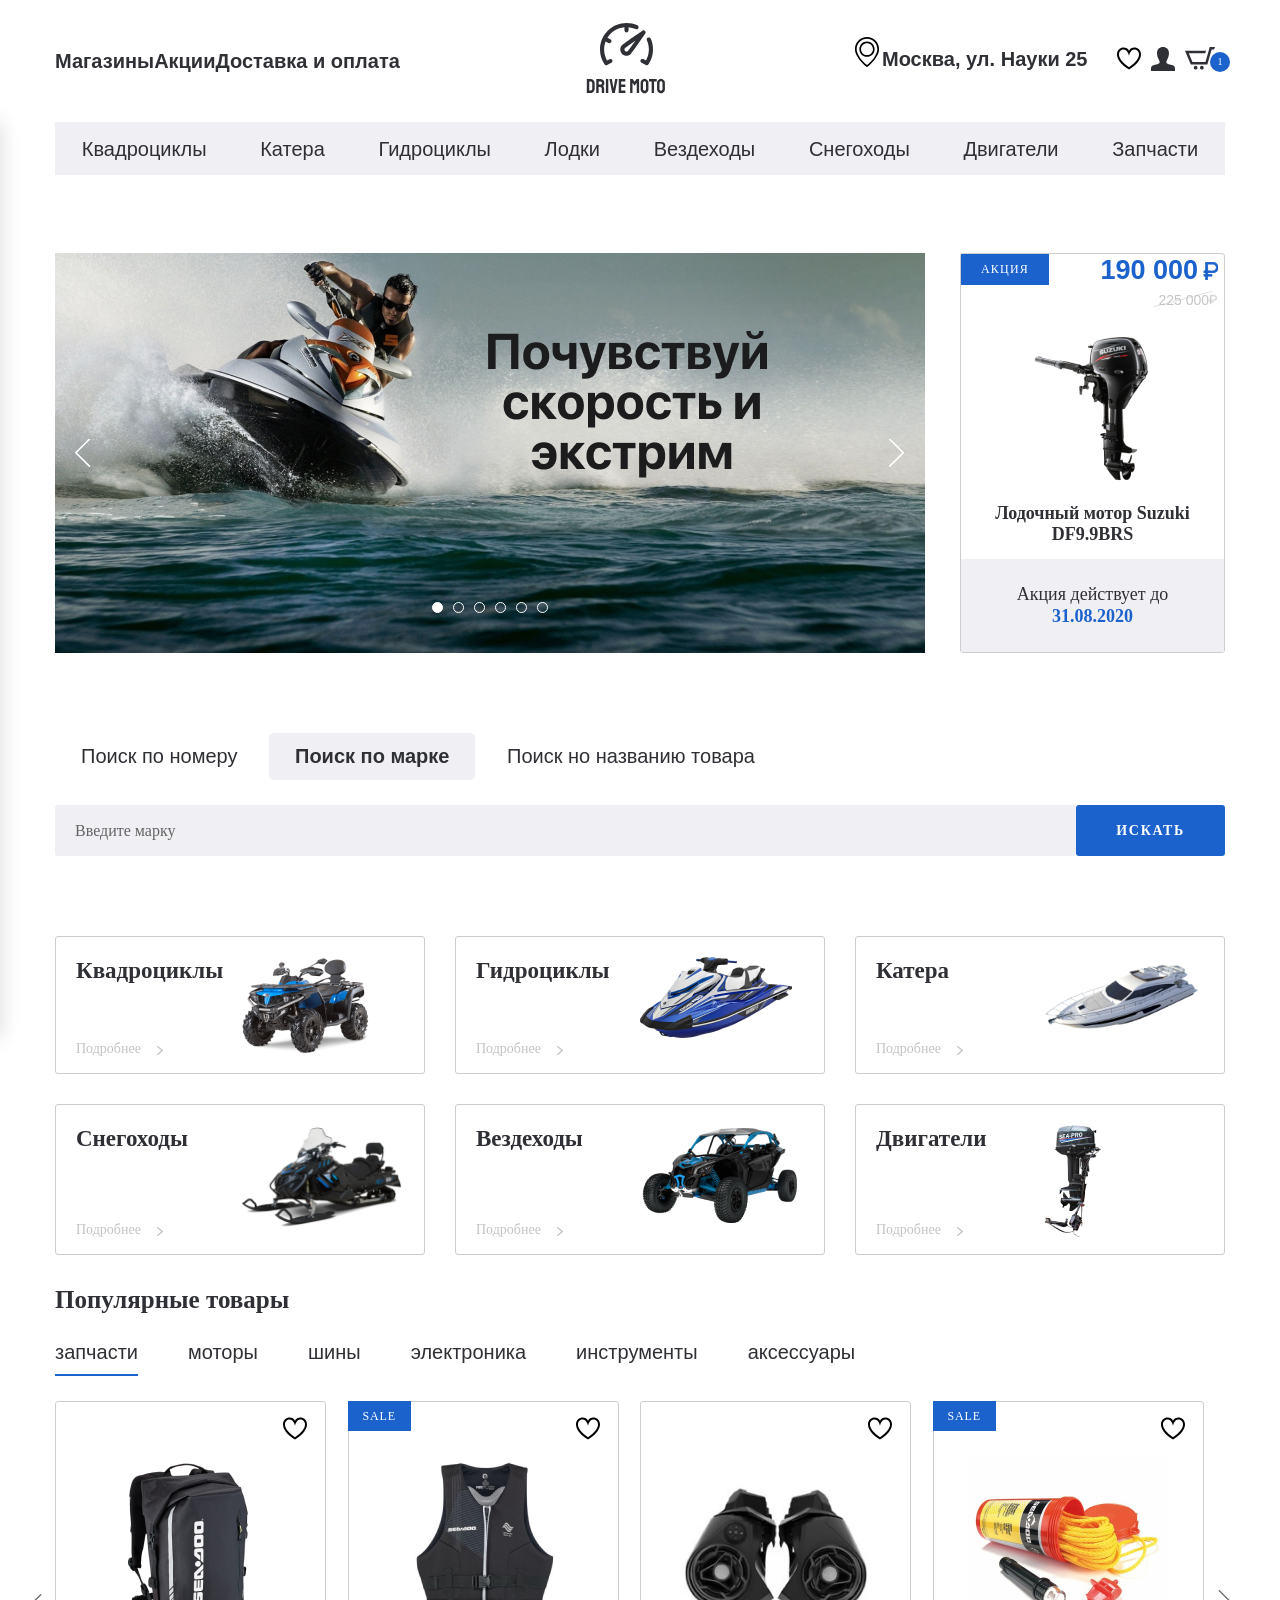
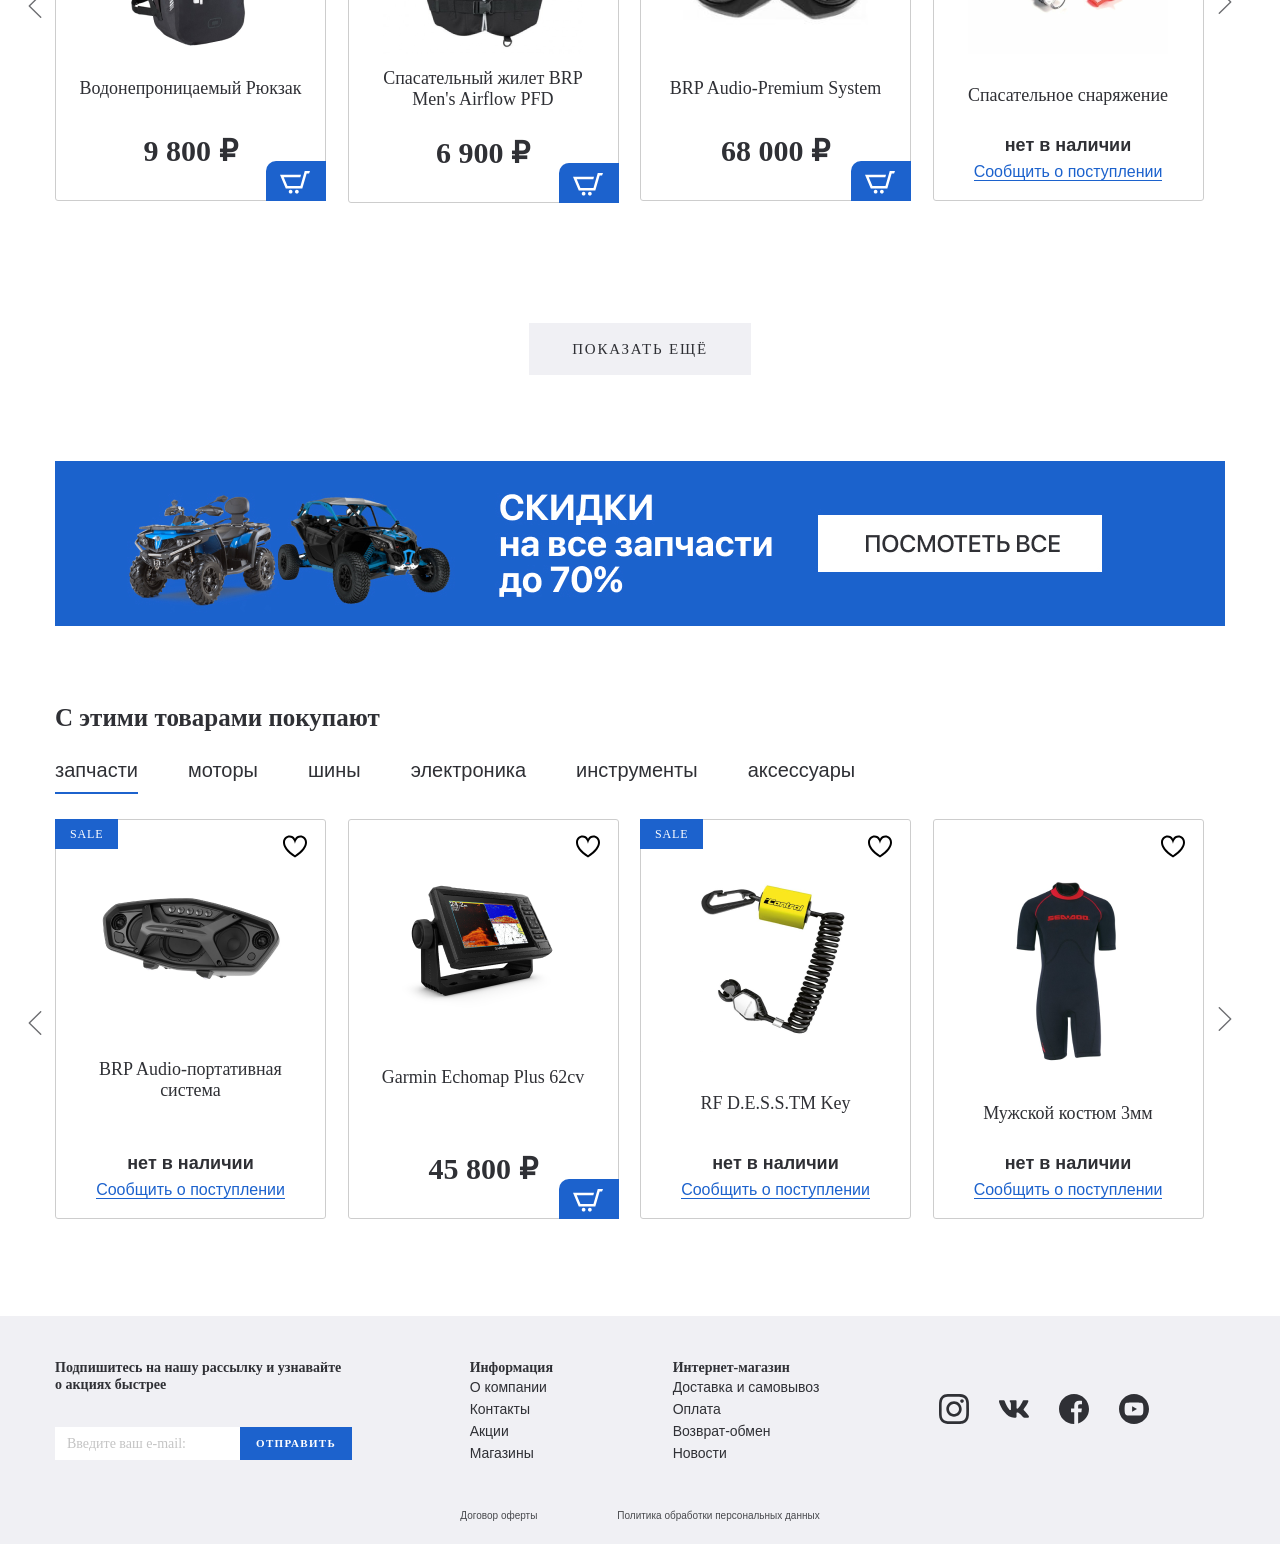
==== commit 29a0aa42: "Add files via upload upload project files" ====
--- a/index.html
+++ b/index.html
@@ -6,6 +6,18 @@
     <meta http-equiv="X-UA-Compatible" content="IE=edge">
     <meta name="viewport" content="width=device-width, initial-scale=1.0">
     <title>Hydrocycles</title>
+    <link rel="preload" href="/fonts/Barlow-Light.woff2" as="font" type="font/woff2" crossorigin="anonymous">
+    <link rel="preload" href="/fonts/Barlow-Regular.woff2" as="font" type="font/woff2" crossorigin="anonymous">
+    <link rel="preload" href="/fonts/Barlow-SemiBold.woff2" as="font" type="font/woff2" crossorigin="anonymous">
+    <link rel="preload" href="/fonts/Barlow-Bold.woff2" as="font" type="font/woff2" crossorigin="anonymous">
+    <link rel="preload" href="/fonts/ProximaNova-SemiBold.woff2" as="font" type="font/woff2" crossorigin="anonymous">
+    <link rel="preload" href="/fonts/ProximaNova-Bold.woff2" as="font" type="font/woff2" crossorigin="anonymous">
+    <link rel="preload" href="/fonts/SFProDisplay-SemiBold.woff2" as="font" type="font/woff2" crossorigin="anonymous">
+    <link rel="preload" href="/fonts/SFProDisplay-Bold.woff2" as="font" type="font/woff2" crossorigin="anonymous">
+    <link rel="preload" href="/fonts/SFProDisplay-Medium.woff2" as="font" type="font/woff2" crossorigin="anonymous">
+    <link rel="preload" href="/fonts/SFProDisplay-Regular.woff2" as="font" type="font/woff2" crossorigin="anonymous">
+    <link rel="preload" href="/fonts/Staatliches-Regular.woff2" as="font" type="font/woff2" crossorigin="anonymous">
+
     <link rel="stylesheet" href="css/style.min.css">
 </head>
 
@@ -40,7 +52,7 @@
                             <ul class="user-list">
                                 <li class="user-list__item">
                                     <a class="user-list__link" href="#">
-                                        <img src="images/heart.svg" alt="heart">
+                                        <img src="images/icon-heart-outline.svg" alt="icon-heart-outline">
                                     </a>
                                 </li>
                                 <li class="user-list__item">
@@ -74,7 +86,7 @@
                 </li>
                 <li class="menu-mobile__item">
                     <a class="menu-mobile__link" href="#">
-                        <img class="menu-mobile__img" src="images/heart.svg" alt="heart">
+                        <img class="menu-mobile__img" src="images/icon-heart-outline.svg" alt="icon-heart-outline">
                         <p class="menu-mobile__text">Избранное</p>
                     </a>
                 </li>
@@ -166,9 +178,7 @@
                 </div>
             </div>
         </header>
-
         <main class="main">
-
             <section class="banner-section page-section">
                 <div class="container">
                     <div class="banner-section__inner">
@@ -251,7 +261,6 @@
                 </div>
 
             </div>
-
             <section class="categories ">
                 <div class="container">
                     <div class="categories__inner">
@@ -330,90 +339,188 @@
                         </div>
                         <div class="tabs-container products__container">
                             <div class="tabs-content products__content tabs-content--active" id="products-tab-1">
-                                <div class="product-slider">
-                                    <div class="product-slider__item">
-                                        <div class="product-item__wrapper ">
-                                            <button class="product-item__favorite"></button>
-                                            <button class="product-item__basket">
-
-                                            </button>
-                                            <a class="product-item__notify-link" href="#">
-                                                <span>Сообщить о поступлении</span> </a>
-                                            <a class="product-item " href="#">
-                                                <p class="product-item__hover-text">посмотреть товар</p>
-                                                <img class="product-item__img" src="images/content/product-1.png"
-                                                    alt="">
-                                                <h4 class="product-item__title">Водонепроницаемый Рюкзак</h4>
-                                                <p class=" price product-item__price">9 800 ₽</p>
-                                                <p class="product-item__notify-text">нет в наличии</p>
-                                            </a>
-                                        </div>
+                                <div class="splide" aria-label="product-slider">
+                                    <div class="splide__arrows splide__arrows--ltr">
+                                        <button class="splide__arrow splide__arrow--prev" type="button"
+                                            aria-label="Previous slide" aria-controls="splide01-track">
+                                            <svg width="15.181519" height="28.386383" viewBox="0 0 15.1815 28.3864"
+                                                fill="none" xmlns="http://www.w3.org/2000/svg"
+                                                xmlns:xlink="http://www.w3.org/1999/xlink">
+                                                <desc>
+                                                    Created with Pixso.
+                                                </desc>
+                                                <defs />
+                                                <path id="Vector"
+                                                    d="M1.96 14.19L14.94 1.37C15.26 1.05 15.26 0.55 14.94 0.23C14.62 -0.08 14.11 -0.08 13.79 0.23L0.23 13.62C-0.08 13.94 -0.08 14.44 0.23 14.76L13.79 28.14C13.94 28.3 14.15 28.38 14.36 28.38C14.56 28.38 14.77 28.3 14.93 28.14C15.25 27.83 15.25 27.32 14.93 27.01L1.96 14.19Z"
+                                                    fill="#2F3035" fill-opacity="1.000000" fill-rule="nonzero" />
+                                            </svg>
+
+
+                                        </button>
+                                        <button class="splide__arrow splide__arrow--next" type="button"
+                                            aria-label="Next slide" aria-controls="splide01-track">
+                                            <svg width="15.181641" height="28.386375" viewBox="0 0 15.1816 28.3864"
+                                                fill="none" xmlns="http://www.w3.org/2000/svg"
+                                                xmlns:xlink="http://www.w3.org/1999/xlink">
+                                                <desc>
+                                                    Created with Pixso.
+                                                </desc>
+                                                <defs />
+                                                <path id="Vector"
+                                                    d="M13.21 14.19L0.23 27.01C-0.08 27.32 -0.08 27.83 0.23 28.14C0.55 28.46 1.07 28.46 1.38 28.14L14.94 14.75C15.26 14.44 15.26 13.93 14.94 13.62L1.38 0.23C1.23 0.08 1.02 0 0.81 0C0.61 0 0.4 0.07 0.24 0.23C-0.08 0.55 -0.08 1.05 0.24 1.37L13.21 14.19Z"
+                                                    fill="#2F3035" fill-opacity="1.000000" fill-rule="nonzero" />
+                                            </svg>
+
+                                        </button>
                                     </div>
-                                    <div class="product-slider__item">
-                                        <div class="product-item__wrapper ">
-                                            <button class="product-item__favorite"></button>
-                                            <button class="product-item__basket">
-
-                                            </button>
-                                            <a class="product-item__notify-link" href="#">
-                                                <span>Сообщить о поступлении</span> </a>
-                                            <a class="product-item product-item--sale" href="#">
-                                                <p class="product-item__hover-text">посмотреть товар</p>
-                                                <img class="product-item__img" src="images/content/product-2.png"
-                                                    alt="">
-                                                <h4 class="product-item__title">Спасательный жилет BRP Men's Airflow PFD
-                                                </h4>
-                                                <p class=" price product-item__price">6 900 ₽</p>
-                                                <p class="product-item__notify-text">нет в наличии</p>
-                                            </a>
-                                        </div>
+                                    <div class="splide__track">
+
+                                        <ul class="splide__list">
+                                            <li class="splide__slide">
+                                                <div class="product-slider__item">
+                                                    <div class="product-item__wrapper ">
+                                                        <button type="button"
+                                                            class="product-item__favorite favorite-btn"></button>
+                                                        <button class="product-item__basket">
+
+                                                        </button>
+                                                        <a class="product-item__notify-link" href="#">
+                                                            <span>Сообщить о поступлении</span> </a>
+                                                        <a class="product-item " href="#">
+                                                            <p class="product-item__hover-text">посмотреть товар</p>
+                                                            <img class="product-item__img"
+                                                                src="images/content/product-1.png" alt="">
+                                                            <h4 class="product-item__title">Водонепроницаемый Рюкзак
+                                                            </h4>
+                                                            <p class=" price product-item__price">9 800 ₽</p>
+                                                            <p class="product-item__notify-text">нет в наличии</p>
+                                                        </a>
+                                                    </div>
+                                                </div>
+                                            </li>
+                                            <li class="splide__slide">
+                                                <div class="product-slider__item">
+                                                    <div class="product-item__wrapper ">
+                                                        <button type="button"
+                                                            class="product-item__favorite favorite-btn"></button>
+                                                        <button class="product-item__basket">
+
+                                                        </button>
+                                                        <a class="product-item__notify-link" href="#">
+                                                            <span>Сообщить о поступлении</span> </a>
+                                                        <a class="product-item product-item--sale" href="#">
+                                                            <p class="product-item__hover-text">посмотреть товар</p>
+                                                            <img class="product-item__img"
+                                                                src="images/content/product-2.png" alt="">
+                                                            <h4 class="product-item__title">Спасательный жилет BRP Men's
+                                                                Airflow
+                                                                PFD
+                                                            </h4>
+                                                            <p class=" price product-item__price">6 900 ₽</p>
+                                                            <p class="product-item__notify-text">нет в наличии</p>
+                                                        </a>
+                                                    </div>
+                                                </div>
+                                            </li>
+                                            <li class="splide__slide">
+                                                <div class="product-slider__item">
+                                                    <div class="product-item__wrapper ">
+                                                        <button type="button"
+                                                            class="product-item__favorite favorite-btn"></button>
+                                                        <button class="product-item__basket"></button>
+                                                        <a class="product-item__notify-link" href="#">
+                                                            <span>Сообщить о поступлении</span> </a>
+                                                        <a class="product-item " href="#">
+                                                            <p class="product-item__hover-text">посмотреть товар</p>
+                                                            <img class="product-item__img"
+                                                                src="images/content/product-3.png" alt="">
+                                                            <h4 class="product-item__title">
+                                                                BRP Audio-Premium System</h4>
+                                                            <p class=" price product-item__price">68 000 ₽</p>
+                                                            <p class="product-item__notify-text">нет в наличии</p>
+                                                        </a>
+                                                    </div>
+                                                </div>
+                                            </li>
+                                            <li class="splide__slide">
+                                                <div class="product-slider__item">
+                                                    <div class="product-item__wrapper product-item__not-available">
+                                                        <button type="button"
+                                                            class="product-item__favorite favorite-btn"></button>
+                                                        <button class="product-item__basket">
+
+                                                        </button>
+                                                        <a class="product-item__notify-link" href="#">
+                                                            <span>Сообщить о поступлении</span> </a>
+                                                        <a class="product-item product-item--sale" href="#">
+                                                            <p class="product-item__hover-text">посмотреть товар</p>
+                                                            <img class="product-item__img"
+                                                                src="images/content/product-4.png" alt="">
+                                                            <h4 class="product-item__title">Спасательное
+                                                                снаряжение</h4>
+                                                            <p class=" price product-item__price">9 800 ₽</p>
+                                                            <p class="product-item__notify-text">нет в наличии</p>
+                                                        </a>
+                                                    </div>
+                                                </div>
+                                            </li>
+                                            <li class="splide__slide">
+                                                <div class="product-slider__item">
+                                                    <div class="product-item__wrapper ">
+                                                        <button type="button"
+                                                            class="product-item__favorite favorite-btn"></button>
+                                                        <button class="product-item__basket">
+
+                                                        </button>
+                                                        <a class="product-item__notify-link" href="#">
+                                                            <span>Сообщить о поступлении</span> </a>
+                                                        <a class="product-item " href="#">
+                                                            <p class="product-item__hover-text">посмотреть товар</p>
+                                                            <img class="product-item__img"
+                                                                src="images/content/product-1.png" alt="">
+                                                            <h4 class="product-item__title">Водонепроницаемый Рюкзак
+                                                            </h4>
+                                                            <p class=" price product-item__price">9 800 ₽</p>
+                                                            <p class="product-item__notify-text">нет в наличии</p>
+                                                        </a>
+                                                    </div>
+                                                </div>
+                                            </li>
+                                            <li class="splide__slide">
+                                                <div class="product-slider__item">
+                                                    <div class="product-item__wrapper ">
+                                                        <button type="button"
+                                                            class="product-item__favorite favorite-btn"></button>
+                                                        <button class="product-item__basket">
+
+                                                        </button>
+                                                        <a class="product-item__notify-link" href="#">
+                                                            <span>Сообщить о поступлении</span> </a>
+                                                        <a class="product-item product-item--sale" href="#">
+                                                            <p class="product-item__hover-text">посмотреть товар</p>
+                                                            <img class="product-item__img"
+                                                                src="images/content/product-2.png" alt="">
+                                                            <h4 class="product-item__title">Спасательный жилет BRP Men's
+                                                                Airflow
+                                                                PFD
+                                                            </h4>
+                                                            <p class=" price product-item__price">6 900 ₽</p>
+                                                            <p class="product-item__notify-text">нет в наличии</p>
+                                                        </a>
+                                                    </div>
+                                                </div>
+                                            </li>
+
+                                        </ul>
                                     </div>
-                                    <div class="product-slider__item">
-                                        <div class="product-item__wrapper ">
-                                            <button class="product-item__favorite"></button>
-                                            <button class="product-item__basket"></button>
-                                            <a class="product-item__notify-link" href="#">
-                                                <span>Сообщить о поступлении</span> </a>
-                                            <a class="product-item " href="#">
-                                                <p class="product-item__hover-text">посмотреть товар</p>
-                                                <img class="product-item__img" src="images/content/product-3.png"
-                                                    alt="">
-                                                <h4 class="product-item__title">
-                                                    BRP Audio-Premium System</h4>
-                                                <p class=" price product-item__price">68 000 ₽</p>
-                                                <p class="product-item__notify-text">нет в наличии</p>
-                                            </a>
-                                        </div>
-                                    </div>
-                                    <div class="product-slider__item">
-                                        <div class="product-item__wrapper product-item__not-available">
-                                            <button class="product-item__favorite"></button>
-                                            <button class="product-item__basket">
-
-                                            </button>
-                                            <a class="product-item__notify-link" href="#">
-                                                <span>Сообщить о поступлении</span> </a>
-                                            <a class="product-item product-item--sale" href="#">
-                                                <p class="product-item__hover-text">посмотреть товар</p>
-                                                <img class="product-item__img" src="images/content/product-4.png"
-                                                    alt="">
-                                                <h4 class="product-item__title">Спасательное
-                                                    снаряжение</h4>
-                                                <p class=" price product-item__price">9 800 ₽</p>
-                                                <p class="product-item__notify-text">нет в наличии</p>
-                                            </a>
-                                        </div>
-                                    </div>
-
-
-
                                 </div>
                             </div>
                             <div class="tabs-content products__content" id="products-tab-2">
 
                             </div>
                             <div class="tabs-content tabs-content--active products__content products__content--active"
-                                id="products-tab-3"></div>
+                                id="products-tab-3">
+                            </div>
                             <div class="tabs-content products__content" id="products-tab-4">
                             </div>
                             <div class="tabs-content products__content" id="products-tab-5">
@@ -421,13 +528,11 @@
                             <div class="tabs-content products__content" id="products-tab-6">
                             </div>
                         </div>
-
                         <div class="products__more">
                             <a class="products__more-link" href="#">Показать ещё</a>
                         </div>
                     </div>
                 </div>
-
             </section>
             <div class="banner">
                 <div class="container">
@@ -436,12 +541,11 @@
                     </a>
                 </div>
             </div>
-
             <section class="products-popular ">
                 <div class="container">
                     <div class="products__inner">
                         <h2 class="products__title">С этими товарами покупают</h2>
-                        <div class="tabs-wrapper">
+                        <div class="tabs-wrapper ">
                             <div class="tabs products__tabs mobile-overflow">
                                 <a class="tab products__tab products__tab--active tab--active"
                                     href="#products-popular-tab-1">запчасти</a>
@@ -455,10 +559,181 @@
                         <div class="tabs-container products__container">
                             <div class="tabs-content products__content tabs-content--active"
                                 id="products-popular-tab-1">
+                                <div id="similar-slider" class="splide" aria-label="product-slider">
+                                    <div class="splide__arrows splide__arrows--ltr">
+                                        <button class="splide__arrow splide__arrow--prev" type="button"
+                                            aria-label="Previous slide" aria-controls="splide01-track">
+                                            <svg width="15.181519" height="28.386383" viewBox="0 0 15.1815 28.3864"
+                                                fill="none" xmlns="http://www.w3.org/2000/svg"
+                                                xmlns:xlink="http://www.w3.org/1999/xlink">
+                                                <desc>
+                                                    Created with Pixso.
+                                                </desc>
+                                                <defs />
+                                                <path id="Vector"
+                                                    d="M1.96 14.19L14.94 1.37C15.26 1.05 15.26 0.55 14.94 0.23C14.62 -0.08 14.11 -0.08 13.79 0.23L0.23 13.62C-0.08 13.94 -0.08 14.44 0.23 14.76L13.79 28.14C13.94 28.3 14.15 28.38 14.36 28.38C14.56 28.38 14.77 28.3 14.93 28.14C15.25 27.83 15.25 27.32 14.93 27.01L1.96 14.19Z"
+                                                    fill="#2F3035" fill-opacity="1.000000" fill-rule="nonzero" />
+                                            </svg>
+
+
+                                        </button>
+                                        <button class="splide__arrow splide__arrow--next" type="button"
+                                            aria-label="Next slide" aria-controls="splide01-track">
+                                            <svg width="15.181641" height="28.386375" viewBox="0 0 15.1816 28.3864"
+                                                fill="none" xmlns="http://www.w3.org/2000/svg"
+                                                xmlns:xlink="http://www.w3.org/1999/xlink">
+                                                <desc>
+                                                    Created with Pixso.
+                                                </desc>
+                                                <defs />
+                                                <path id="Vector"
+                                                    d="M13.21 14.19L0.23 27.01C-0.08 27.32 -0.08 27.83 0.23 28.14C0.55 28.46 1.07 28.46 1.38 28.14L14.94 14.75C15.26 14.44 15.26 13.93 14.94 13.62L1.38 0.23C1.23 0.08 1.02 0 0.81 0C0.61 0 0.4 0.07 0.24 0.23C-0.08 0.55 -0.08 1.05 0.24 1.37L13.21 14.19Z"
+                                                    fill="#2F3035" fill-opacity="1.000000" fill-rule="nonzero" />
+                                            </svg>
+
+                                        </button>
+                                    </div>
+                                    <div class="splide__track">
+
+                                        <ul class="splide__list">
+                                            <li class="splide__slide">
+                                                <div class="product-item__wrapper product-item__not-available">
+                                                    <button type="button"
+                                                        class="product-item__favorite favorite-btn"></button>
+                                                    <button class="product-item__basket">
+
+                                                    </button>
+                                                    <a class="product-item__notify-link" href="#">
+                                                        <span>Сообщить о поступлении</span> </a>
+                                                    <a class="product-item product-item--sale " href="#">
+                                                        <p class="product-item__hover-text">посмотреть товар</p>
+                                                        <img class="product-item__img"
+                                                            src="images/content/products-popular-1.png" alt="">
+                                                        <h4 class="product-item__title">BRP Audio-портативная система
+                                                        </h4>
+                                                        <p class=" price product-item__price">9 800 ₽</p>
+                                                        <p class="product-item__notify-text">нет в наличии</p>
+                                                    </a>
+                                                </div>
+                                            </li>
+                                            <li class="splide__slide">
+                                                <div class="product-slider__item">
+                                                    <div class="product-item__wrapper ">
+                                                        <button type="button"
+                                                            class="product-item__favorite favorite-btn"></button>
+                                                        <button class="product-item__basket">
+
+                                                        </button>
+                                                        <a class="product-item__notify-link" href="#">
+                                                            <span>Сообщить о поступлении</span> </a>
+                                                        <a class="product-item" href="#">
+                                                            <p class="product-item__hover-text">посмотреть товар</p>
+                                                            <img class="product-item__img"
+                                                                src="images/content/products-popular-2.png" alt="">
+                                                            <h4 class="product-item__title">Garmin Echomap Plus 62cv
+                                                            </h4>
+                                                            <p class=" price product-item__price">45 800 ₽</p>
+                                                            <p class="product-item__notify-text">нет в наличии</p>
+                                                        </a>
+                                                    </div>
+                                                </div>
+                                            </li>
+                                            <li class="splide__slide">
+                                                <div class="product-slider__item">
+                                                    <div class="product-item__wrapper product-item__not-available">
+                                                        <button type="button"
+                                                            class="product-item__favorite favorite-btn"></button>
+                                                        <button class="product-item__basket">
+
+                                                        </button>
+                                                        <a class="product-item__notify-link" href="#">
+                                                            <span>Сообщить о поступлении</span> </a>
+                                                        <a class="product-item product-item--sale " href="#">
+                                                            <p class="product-item__hover-text">посмотреть товар</p>
+                                                            <img class="product-item__img"
+                                                                src="images/content/products-popular-3.png" alt="">
+                                                            <h4 class="product-item__title">
+                                                                RF D.E.S.S.TM Key</h4>
+                                                            <p class=" price product-item__price">68 000 ₽</p>
+                                                            <p class="product-item__notify-text">нет в наличии</p>
+                                                        </a>
+                                                    </div>
+                                                </div>
+                                            </li>
+                                            <li class="splide__slide">
+                                                <div class="product-slider__item">
+                                                    <div class="product-item__wrapper product-item__not-available">
+                                                        <button type="button"
+                                                            class="product-item__favorite favorite-btn"></button>
+                                                        <button class="product-item__basket">
+
+                                                        </button>
+                                                        <a class="product-item__notify-link" href="#">
+                                                            <span>Сообщить о поступлении</span> </a>
+                                                        <a class="product-item " href="#">
+                                                            <p class="product-item__hover-text">посмотреть товар</p>
+                                                            <img class="product-item__img"
+                                                                src="images/content/products-popular-4.png" alt="">
+                                                            <h4 class="product-item__title">Мужской костюм
+                                                                3мм</h4>
+                                                            <p class=" price product-item__price">7 000 ₽</p>
+                                                            <p class="product-item__notify-text">нет в наличии</p>
+                                                        </a>
+                                                    </div>
+                                                </div>
+                                            </li>
+                                            <li class="splide__slide">
+                                                <div class="product-item__wrapper product-item__not-available">
+                                                    <button type="button"
+                                                        class="product-item__favorite favorite-btn"></button>
+                                                    <button class="product-item__basket">
+
+                                                    </button>
+                                                    <a class="product-item__notify-link" href="#">
+                                                        <span>Сообщить о поступлении</span> </a>
+                                                    <a class="product-item product-item--sale " href="#">
+                                                        <p class="product-item__hover-text">посмотреть товар</p>
+                                                        <img class="product-item__img"
+                                                            src="images/content/products-popular-1.png" alt="">
+                                                        <h4 class="product-item__title">BRP Audio-портативная система
+                                                        </h4>
+                                                        <p class=" price product-item__price">9 800 ₽</p>
+                                                        <p class="product-item__notify-text">нет в наличии</p>
+                                                    </a>
+                                                </div>
+                                            </li>
+                                            <li class="splide__slide">
+                                                <div class="product-slider__item">
+                                                    <div class="product-item__wrapper ">
+                                                        <button type="button"
+                                                            class="product-item__favorite favorite-btn"></button>
+                                                        <button class="product-item__basket">
+
+                                                        </button>
+                                                        <a class="product-item__notify-link" href="#">
+                                                            <span>Сообщить о поступлении</span> </a>
+                                                        <a class="product-item" href="#">
+                                                            <p class="product-item__hover-text">посмотреть товар</p>
+                                                            <img class="product-item__img"
+                                                                src="images/content/products-popular-2.png" alt="">
+                                                            <h4 class="product-item__title">Garmin Echomap Plus 62cv
+                                                            </h4>
+                                                            <p class=" price product-item__price">45 800 ₽</p>
+                                                            <p class="product-item__notify-text">нет в наличии</p>
+                                                        </a>
+                                                    </div>
+                                                </div>
+                                            </li>
+
+                                        </ul>
+                                    </div>
+                                </div>
+                                <!-- 
                                 <div class="product-slider">
+
                                     <div class="product-slider__item">
                                         <div class="product-item__wrapper product-item__not-available">
-                                            <button class="product-item__favorite"></button>
+                                            <button class="product-item__favorite favorite-btn"></button>
                                             <button class="product-item__basket">
 
                                             </button>
@@ -476,7 +751,7 @@
                                     </div>
                                     <div class="product-slider__item">
                                         <div class="product-item__wrapper ">
-                                            <button class="product-item__favorite"></button>
+                                            <button class="product-item__favorite favorite-btn"></button>
                                             <button class="product-item__basket">
 
                                             </button>
@@ -495,7 +770,7 @@
                                     </div>
                                     <div class="product-slider__item">
                                         <div class="product-item__wrapper product-item__not-available">
-                                            <button class="product-item__favorite"></button>
+                                            <button class="product-item__favorite favorite-btn"></button>
                                             <button class="product-item__basket">
 
                                             </button>
@@ -514,7 +789,7 @@
                                     </div>
                                     <div class="product-slider__item">
                                         <div class="product-item__wrapper product-item__not-available">
-                                            <button class="product-item__favorite"></button>
+                                            <button class="product-item__favorite favorite-btn"></button>
                                             <button class="product-item__basket">
 
                                             </button>
@@ -531,13 +806,14 @@
                                             </a>
                                         </div>
                                     </div>
-                                </div>
+                                </div> -->
                             </div>
                             <div class="tabs-content products__content" id="products-popular-tab-2">
 
                             </div>
                             <div class="tabs-content tabs-content--active products__content products__content--active"
-                                id="products-popular-tab-3"></div>
+                                id="products-popular-tab-3">
+                            </div>
                             <div class="tabs-content products__content" id="products-popular-tab-4">
                             </div>
                             <div class="tabs-content products__content" id="products-popular-tab-5">
@@ -552,7 +828,6 @@
             </section>
 
         </main>
-
         <footer class="footer">
             <div class="container">
                 <div class="footer__top">
@@ -619,8 +894,6 @@
         </footer>
     </div>
 
-
-
     <script src="js/main.min.js"></script>
 </body>
 
--- a/css/style.min.css
+++ b/css/style.min.css
@@ -1 +1 @@
-:root{--accent-color: red}@font-face{font-family:"Barlow";font-style:normal;font-weight:300;src:local("Barlow"),url("../fonts/Barlow-Light.woff2") format("woff2"),url("../fonts/Barlow-Light.woff") format("woff")}@font-face{font-family:"Barlow";font-style:normal;font-weight:400;src:local("Barlow"),url("../fonts/Barlow-Regular.woff2") format("woff2"),url("../fonts/Barlow-Regular.woff") format("woff")}@font-face{font-family:"Barlow";font-style:normal;font-weight:600;src:local("Barlow"),url("../fonts/Barlow-SemiBold.woff2") format("woff2"),url("../fonts/Barlow-SemiBold.woff") format("woff")}@font-face{font-family:"Barlow";font-style:normal;font-weight:700;src:local("Barlow"),url("../fonts/Barlow-Bold.woff2") format("woff2"),url("../fonts/Barlow-Bold.woff") format("woff")}@font-face{font-family:"Proxima Nova";font-style:normal;font-weight:600;src:local("Proxima Nova"),url("../fonts/ProximaNova-SemiBold.woff2") format("woff2"),url("../fonts/ProximaNova-SemiBold.woff") format("woff")}@font-face{font-family:"Proxima Nova";font-style:normal;font-weight:700;src:local("Proxima Nova"),url("../fonts/ProximaNova-Bold.woff2") format("woff2"),url("../fonts/ProximaNova-Bold.woff") format("woff")}@font-face{font-family:"SFProDisplay";font-style:normal;font-weight:400;src:local("SFProDisplay"),url("../fonts/SFProDisplay-Regular.woff2") format("woff2"),url("../fonts/SFProDisplay-Regular.woff") format("woff")}@font-face{font-family:"SFProDisplay";font-style:normal;font-weight:500;src:local("SFProDisplay"),url("../fonts/SFProDisplay-Medium.woff2") format("woff2"),url("../fonts/SFProDisplay-Medium.woff") format("woff")}@font-face{font-family:"SFProDisplay";font-style:normal;font-weight:600;src:local("SFProDisplay"),url("../fonts/SFProDisplay-SemiBold.woff2") format("woff2"),url("../fonts/SFProDisplay-SemiBold.woff") format("woff")}@font-face{font-family:"SFProDisplay";font-style:normal;font-weight:700;src:local("SFProDisplay"),url("../fonts/SFProDisplay-Bold.woff2") format("woff2"),url("../fonts/SFProDisplay-Bold.woff") format("woff")}@font-face{font-family:"Staatliches";font-style:normal;font-weight:400;src:local("Staatliches"),url("../fonts/Staatliches-Regular.woff2") format("woff2"),url("../fonts/Staatliches-Regular.woff") format("woff")}html{font-size:10px;box-sizing:border-box}*,*::after,*::before{box-sizing:inherit}ul[class],ol[class]{padding:0}body,h1,h2,h3,h4,h5,h6,p,ul[class],ol[class],li,figure,figcaption,blockquote,dl,dd{margin:0}ul[class]{list-style:none}img{max-width:100%;display:block}input,button,textarea,select{font:inherit}a{text-decoration:none;display:inline-block;color:inherit}html,body{height:100%;scroll-behavior:smooth}body{font-family:"SF Pro Display",sans-serif;color:#2f3035;font-family:sans-serif;font-size:20px;line-height:24px;font-weight:400;overflow-x:hidden;min-width:320px}.wrapper{min-height:100%;display:flex;flex-direction:column}.main{flex-grow:1}.container{max-width:1200px;margin:0 auto;padding:0 15px}.visually-hidden{position:absolute;overflow:hidden;margin:-1px;border:0;padding:0;width:1px;height:1px;clip:rect(0 0 0 0)}.page-section{margin-bottom:80px}.breadcrumbs{margin-bottom:40px}.breadcrumbs__list-item{font-family:"SF Pro Display";font-style:normal;font-weight:400;font-size:15px;line-height:18px;color:#c4c4c4;display:inline-block;padding-right:16px;margin-right:10px;position:relative}.breadcrumbs__list-item:last-child::after{display:none}.breadcrumbs__list-item::after{content:"";position:absolute;right:0;bottom:3px;width:6px;height:9px;background-image:url("../images/link-arrow.svg");background-repeat:no-repeat}.pagination{width:100%;margin-top:70px}.pagination-list{display:flex;gap:clamp(0rem,-0.909rem + 4.55vw,2.5rem);justify-content:center}.pagination-list__item{padding:6px 12px;border:2px solid rgba(0,0,0,0);font-family:"Barlow";font-style:normal;font-weight:400;font-size:18px;line-height:22px;color:#c4c4c4}.pagination-list__item.active{font-family:"Barlow";font-style:normal;font-weight:600;font-size:18px;line-height:22px;color:#1c62cd;border:2px solid #1c62cd}.pagination-list__item a{cursor:pointer;display:block}.jq-ry-container{position:relative;padding:0 5px;line-height:0;display:block;cursor:pointer;-webkit-box-sizing:content-box;-moz-box-sizing:content-box;box-sizing:content-box;direction:ltr}.jq-ry-container[readonly=readonly]{cursor:default}.jq-ry-container>.jq-ry-group-wrapper{position:relative;width:100%}.jq-ry-container>.jq-ry-group-wrapper>.jq-ry-group{position:relative;line-height:0;z-index:10;white-space:nowrap}.jq-ry-container>.jq-ry-group-wrapper>.jq-ry-group>svg{display:inline-block}.jq-ry-container>.jq-ry-group-wrapper>.jq-ry-group.jq-ry-normal-group{width:100%}.jq-ry-container>.jq-ry-group-wrapper>.jq-ry-group.jq-ry-rated-group{width:0;z-index:11;position:absolute;top:0;left:0;overflow:hidden}.slick-slider{position:relative;display:block;box-sizing:border-box;-webkit-touch-callout:none;-webkit-user-select:none;-khtml-user-select:none;-moz-user-select:none;-ms-user-select:none;user-select:none;-ms-touch-action:pan-y;touch-action:pan-y;-webkit-tap-highlight-color:rgba(0,0,0,0)}.slick-list{position:relative;overflow:hidden;display:block;margin:0;padding:0}.slick-list:focus{outline:none}.slick-list.dragging{cursor:pointer;cursor:hand}.slick-slider .slick-track,.slick-slider .slick-list{-webkit-transform:translate3d(0, 0, 0);-moz-transform:translate3d(0, 0, 0);-ms-transform:translate3d(0, 0, 0);-o-transform:translate3d(0, 0, 0);transform:translate3d(0, 0, 0)}.slick-track{position:relative;left:0;top:0;display:block;margin-left:auto;margin-right:auto}.slick-track:before,.slick-track:after{content:"";display:table}.slick-track:after{clear:both}.slick-loading .slick-track{visibility:hidden}.slick-slide{float:left;height:100%;min-height:1px;display:none}[dir=rtl] .slick-slide{float:right}.slick-slide img{display:block}.slick-slide.slick-loading img{display:none}.slick-slide.dragging img{pointer-events:none}.slick-initialized .slick-slide{display:block}.slick-loading .slick-slide{visibility:hidden}.slick-vertical .slick-slide{display:block;height:auto;border:1px solid rgba(0,0,0,0)}.slick-arrow.slick-hidden{display:none}@font-face{font-family:"swiper-icons";src:url("data:application/font-woff;charset=utf-8;base64, [base64]//wADZ2x5ZgAAAywAAADMAAAD2MHtryVoZWFkAAABbAAAADAAAAA2E2+eoWhoZWEAAAGcAAAAHwAAACQC9gDzaG10eAAAAigAAAAZAAAArgJkABFsb2NhAAAC0AAAAFoAAABaFQAUGG1heHAAAAG8AAAAHwAAACAAcABAbmFtZQAAA/gAAAE5AAACXvFdBwlwb3N0AAAFNAAAAGIAAACE5s74hXjaY2BkYGAAYpf5Hu/j+W2+MnAzMYDAzaX6QjD6/4//Bxj5GA8AuRwMYGkAPywL13jaY2BkYGA88P8Agx4j+/8fQDYfA1AEBWgDAIB2BOoAeNpjYGRgYNBh4GdgYgABEMnIABJzYNADCQAACWgAsQB42mNgYfzCOIGBlYGB0YcxjYGBwR1Kf2WQZGhhYGBiYGVmgAFGBiQQkOaawtDAoMBQxXjg/wEGPcYDDA4wNUA2CCgwsAAAO4EL6gAAeNpj2M0gyAACqxgGNWBkZ2D4/wMA+xkDdgAAAHjaY2BgYGaAYBkGRgYQiAHyGMF8FgYHIM3DwMHABGQrMOgyWDLEM1T9/w8UBfEMgLzE////P/5//f/V/xv+r4eaAAeMbAxwIUYmIMHEgKYAYjUcsDAwsLKxc3BycfPw8jEQA/[base64]/uznmfPFBNODM2K7MTQ45YEAZqGP81AmGGcF3iPqOop0r1SPTaTbVkfUe4HXj97wYE+yNwWYxwWu4v1ugWHgo3S1XdZEVqWM7ET0cfnLGxWfkgR42o2PvWrDMBSFj/IHLaF0zKjRgdiVMwScNRAoWUoH78Y2icB/yIY09An6AH2Bdu/UB+yxopYshQiEvnvu0dURgDt8QeC8PDw7Fpji3fEA4z/PEJ6YOB5hKh4dj3EvXhxPqH/SKUY3rJ7srZ4FZnh1PMAtPhwP6fl2PMJMPDgeQ4rY8YT6Gzao0eAEA409DuggmTnFnOcSCiEiLMgxCiTI6Cq5DZUd3Qmp10vO0LaLTd2cjN4fOumlc7lUYbSQcZFkutRG7g6JKZKy0RmdLY680CDnEJ+UMkpFFe1RN7nxdVpXrC4aTtnaurOnYercZg2YVmLN/d/gczfEimrE/fs/bOuq29Zmn8tloORaXgZgGa78yO9/cnXm2BpaGvq25Dv9S4E9+5SIc9PqupJKhYFSSl47+Qcr1mYNAAAAeNptw0cKwkAAAMDZJA8Q7OUJvkLsPfZ6zFVERPy8qHh2YER+3i/BP83vIBLLySsoKimrqKqpa2hp6+jq6RsYGhmbmJqZSy0sraxtbO3sHRydnEMU4uR6yx7JJXveP7WrDycAAAAAAAH//wACeNpjYGRgYOABYhkgZgJCZgZNBkYGLQZtIJsFLMYAAAw3ALgAeNolizEKgDAQBCchRbC2sFER0YD6qVQiBCv/H9ezGI6Z5XBAw8CBK/m5iQQVauVbXLnOrMZv2oLdKFa8Pjuru2hJzGabmOSLzNMzvutpB3N42mNgZGBg4GKQYzBhYMxJLMlj4GBgAYow/P/PAJJhLM6sSoWKfWCAAwDAjgbRAAB42mNgYGBkAIIbCZo5IPrmUn0hGA0AO8EFTQAA");font-weight:400;font-style:normal}:root{--swiper-theme-color: #007aff}.swiper,swiper-container{margin-left:auto;margin-right:auto;position:relative;overflow:hidden;list-style:none;padding:0;z-index:1;display:block}.swiper-vertical>.swiper-wrapper{flex-direction:column}.swiper-wrapper{position:relative;width:100%;height:100%;z-index:1;display:flex;transition-property:transform;transition-timing-function:var(--swiper-wrapper-transition-timing-function, initial);box-sizing:content-box}.swiper-android .swiper-slide,.swiper-wrapper{transform:translate3d(0px, 0, 0)}.swiper-horizontal{touch-action:pan-y}.swiper-vertical{touch-action:pan-x}.swiper-slide,swiper-slide{flex-shrink:0;width:100%;height:100%;position:relative;transition-property:transform;display:block}.swiper-slide-invisible-blank{visibility:hidden}.swiper-autoheight,.swiper-autoheight .swiper-slide{height:auto}.swiper-autoheight .swiper-wrapper{align-items:flex-start;transition-property:transform,height}.swiper-backface-hidden .swiper-slide{transform:translateZ(0);-webkit-backface-visibility:hidden;backface-visibility:hidden}.swiper-3d.swiper-css-mode .swiper-wrapper{perspective:1200px}.swiper-3d .swiper-wrapper{transform-style:preserve-3d}.swiper-3d{perspective:1200px}.swiper-3d .swiper-slide,.swiper-3d .swiper-slide-shadow,.swiper-3d .swiper-slide-shadow-left,.swiper-3d .swiper-slide-shadow-right,.swiper-3d .swiper-slide-shadow-top,.swiper-3d .swiper-slide-shadow-bottom,.swiper-3d .swiper-cube-shadow{transform-style:preserve-3d}.swiper-3d .swiper-slide-shadow,.swiper-3d .swiper-slide-shadow-left,.swiper-3d .swiper-slide-shadow-right,.swiper-3d .swiper-slide-shadow-top,.swiper-3d .swiper-slide-shadow-bottom{position:absolute;left:0;top:0;width:100%;height:100%;pointer-events:none;z-index:10}.swiper-3d .swiper-slide-shadow{background:rgba(0, 0, 0, 0.15)}.swiper-3d .swiper-slide-shadow-left{background-image:linear-gradient(to left, rgba(0, 0, 0, 0.5), rgba(0, 0, 0, 0))}.swiper-3d .swiper-slide-shadow-right{background-image:linear-gradient(to right, rgba(0, 0, 0, 0.5), rgba(0, 0, 0, 0))}.swiper-3d .swiper-slide-shadow-top{background-image:linear-gradient(to top, rgba(0, 0, 0, 0.5), rgba(0, 0, 0, 0))}.swiper-3d .swiper-slide-shadow-bottom{background-image:linear-gradient(to bottom, rgba(0, 0, 0, 0.5), rgba(0, 0, 0, 0))}.swiper-css-mode>.swiper-wrapper{overflow:auto;scrollbar-width:none;-ms-overflow-style:none}.swiper-css-mode>.swiper-wrapper::-webkit-scrollbar{display:none}.swiper-css-mode>.swiper-wrapper>.swiper-slide{scroll-snap-align:start start}.swiper-horizontal.swiper-css-mode>.swiper-wrapper{scroll-snap-type:x mandatory}.swiper-vertical.swiper-css-mode>.swiper-wrapper{scroll-snap-type:y mandatory}.swiper-centered>.swiper-wrapper::before{content:"";flex-shrink:0;order:9999}.swiper-centered>.swiper-wrapper>.swiper-slide{scroll-snap-align:center center;scroll-snap-stop:always}.swiper-centered.swiper-horizontal>.swiper-wrapper>.swiper-slide:first-child{margin-inline-start:var(--swiper-centered-offset-before)}.swiper-centered.swiper-horizontal>.swiper-wrapper::before{height:100%;min-height:1px;width:var(--swiper-centered-offset-after)}.swiper-centered.swiper-vertical>.swiper-wrapper>.swiper-slide:first-child{margin-block-start:var(--swiper-centered-offset-before)}.swiper-centered.swiper-vertical>.swiper-wrapper::before{width:100%;min-width:1px;height:var(--swiper-centered-offset-after)}.swiper-lazy-preloader{width:42px;height:42px;position:absolute;left:50%;top:50%;margin-left:-21px;margin-top:-21px;z-index:10;transform-origin:50%;box-sizing:border-box;border:4px solid var(--swiper-preloader-color, var(--swiper-theme-color));border-radius:50%;border-top-color:transparent}.swiper:not(.swiper-watch-progress) .swiper-lazy-preloader,swiper-container:not(.swiper-watch-progress) .swiper-lazy-preloader,.swiper-watch-progress .swiper-slide-visible .swiper-lazy-preloader{animation:swiper-preloader-spin 1s infinite linear}.swiper-lazy-preloader-white{--swiper-preloader-color: #fff}.swiper-lazy-preloader-black{--swiper-preloader-color: #000}@keyframes swiper-preloader-spin{0%{transform:rotate(0deg)}100%{transform:rotate(360deg)}}.swiper-virtual .swiper-slide{-webkit-backface-visibility:hidden;transform:translateZ(0)}.swiper-virtual.swiper-css-mode .swiper-wrapper::after{content:"";position:absolute;left:0;top:0;pointer-events:none}.swiper-virtual.swiper-css-mode.swiper-horizontal .swiper-wrapper::after{height:1px;width:var(--swiper-virtual-size)}.swiper-virtual.swiper-css-mode.swiper-vertical .swiper-wrapper::after{width:1px;height:var(--swiper-virtual-size)}:root{--swiper-navigation-size: 44px}.swiper-button-prev,.swiper-button-next{position:absolute;top:var(--swiper-navigation-top-offset, 50%);width:calc(var(--swiper-navigation-size)/44*27);height:var(--swiper-navigation-size);margin-top:calc(0px - var(--swiper-navigation-size)/2);z-index:10;cursor:pointer;display:flex;align-items:center;justify-content:center;color:var(--swiper-navigation-color, var(--swiper-theme-color))}.swiper-button-prev.swiper-button-disabled,.swiper-button-next.swiper-button-disabled{opacity:.35;cursor:auto;pointer-events:none}.swiper-button-prev.swiper-button-hidden,.swiper-button-next.swiper-button-hidden{opacity:0;cursor:auto;pointer-events:none}.swiper-navigation-disabled .swiper-button-prev,.swiper-navigation-disabled .swiper-button-next{display:none !important}.swiper-button-prev:after,.swiper-button-next:after{font-family:swiper-icons;font-size:var(--swiper-navigation-size);text-transform:none !important;letter-spacing:0;font-variant:initial;line-height:1}.swiper-button-prev,.swiper-rtl .swiper-button-next{left:var(--swiper-navigation-sides-offset, 10px);right:auto}.swiper-button-prev:after,.swiper-rtl .swiper-button-next:after{content:"prev"}.swiper-button-next,.swiper-rtl .swiper-button-prev{right:var(--swiper-navigation-sides-offset, 10px);left:auto}.swiper-button-next:after,.swiper-rtl .swiper-button-prev:after{content:"next"}.swiper-button-lock{display:none}.swiper-pagination{position:absolute;text-align:center;transition:300ms opacity;transform:translate3d(0, 0, 0);z-index:10}.swiper-pagination.swiper-pagination-hidden{opacity:0}.swiper-pagination-disabled>.swiper-pagination,.swiper-pagination.swiper-pagination-disabled{display:none !important}.swiper-pagination-fraction,.swiper-pagination-custom,.swiper-horizontal>.swiper-pagination-bullets,.swiper-pagination-bullets.swiper-pagination-horizontal{bottom:var(--swiper-pagination-bottom, 8px);top:var(--swiper-pagination-top, auto);left:0;width:100%}.swiper-pagination-bullets-dynamic{overflow:hidden;font-size:0}.swiper-pagination-bullets-dynamic .swiper-pagination-bullet{transform:scale(0.33);position:relative}.swiper-pagination-bullets-dynamic .swiper-pagination-bullet-active{transform:scale(1)}.swiper-pagination-bullets-dynamic .swiper-pagination-bullet-active-main{transform:scale(1)}.swiper-pagination-bullets-dynamic .swiper-pagination-bullet-active-prev{transform:scale(0.66)}.swiper-pagination-bullets-dynamic .swiper-pagination-bullet-active-prev-prev{transform:scale(0.33)}.swiper-pagination-bullets-dynamic .swiper-pagination-bullet-active-next{transform:scale(0.66)}.swiper-pagination-bullets-dynamic .swiper-pagination-bullet-active-next-next{transform:scale(0.33)}.swiper-pagination-bullet{width:var(--swiper-pagination-bullet-width, var(--swiper-pagination-bullet-size, 8px));height:var(--swiper-pagination-bullet-height, var(--swiper-pagination-bullet-size, 8px));display:inline-block;border-radius:50%;background:var(--swiper-pagination-bullet-inactive-color, #000);opacity:var(--swiper-pagination-bullet-inactive-opacity, 0.2)}button.swiper-pagination-bullet{border:none;margin:0;padding:0;box-shadow:none;-webkit-appearance:none;appearance:none}.swiper-pagination-clickable .swiper-pagination-bullet{cursor:pointer}.swiper-pagination-bullet:only-child{display:none !important}.swiper-pagination-bullet-active{opacity:var(--swiper-pagination-bullet-opacity, 1);background:var(--swiper-pagination-color, var(--swiper-theme-color))}.swiper-vertical>.swiper-pagination-bullets,.swiper-pagination-vertical.swiper-pagination-bullets{right:var(--swiper-pagination-right, 8px);left:var(--swiper-pagination-left, auto);top:50%;transform:translate3d(0px, -50%, 0)}.swiper-vertical>.swiper-pagination-bullets .swiper-pagination-bullet,.swiper-pagination-vertical.swiper-pagination-bullets .swiper-pagination-bullet{margin:var(--swiper-pagination-bullet-vertical-gap, 6px) 0;display:block}.swiper-vertical>.swiper-pagination-bullets.swiper-pagination-bullets-dynamic,.swiper-pagination-vertical.swiper-pagination-bullets.swiper-pagination-bullets-dynamic{top:50%;transform:translateY(-50%);width:8px}.swiper-vertical>.swiper-pagination-bullets.swiper-pagination-bullets-dynamic .swiper-pagination-bullet,.swiper-pagination-vertical.swiper-pagination-bullets.swiper-pagination-bullets-dynamic .swiper-pagination-bullet{display:inline-block;transition:200ms transform,200ms top}.swiper-horizontal>.swiper-pagination-bullets .swiper-pagination-bullet,.swiper-pagination-horizontal.swiper-pagination-bullets .swiper-pagination-bullet{margin:0 var(--swiper-pagination-bullet-horizontal-gap, 4px)}.swiper-horizontal>.swiper-pagination-bullets.swiper-pagination-bullets-dynamic,.swiper-pagination-horizontal.swiper-pagination-bullets.swiper-pagination-bullets-dynamic{left:50%;transform:translateX(-50%);white-space:nowrap}.swiper-horizontal>.swiper-pagination-bullets.swiper-pagination-bullets-dynamic .swiper-pagination-bullet,.swiper-pagination-horizontal.swiper-pagination-bullets.swiper-pagination-bullets-dynamic .swiper-pagination-bullet{transition:200ms transform,200ms left}.swiper-horizontal.swiper-rtl>.swiper-pagination-bullets-dynamic .swiper-pagination-bullet,:host(.swiper-horizontal.swiper-rtl) .swiper-pagination-bullets-dynamic .swiper-pagination-bullet{transition:200ms transform,200ms right}.swiper-pagination-fraction{color:var(--swiper-pagination-fraction-color, inherit)}.swiper-pagination-progressbar{background:var(--swiper-pagination-progressbar-bg-color, rgba(0, 0, 0, 0.25));position:absolute}.swiper-pagination-progressbar .swiper-pagination-progressbar-fill{background:var(--swiper-pagination-color, var(--swiper-theme-color));position:absolute;left:0;top:0;width:100%;height:100%;transform:scale(0);transform-origin:left top}.swiper-rtl .swiper-pagination-progressbar .swiper-pagination-progressbar-fill{transform-origin:right top}.swiper-horizontal>.swiper-pagination-progressbar,.swiper-pagination-progressbar.swiper-pagination-horizontal,.swiper-vertical>.swiper-pagination-progressbar.swiper-pagination-progressbar-opposite,.swiper-pagination-progressbar.swiper-pagination-vertical.swiper-pagination-progressbar-opposite{width:100%;height:var(--swiper-pagination-progressbar-size, 4px);left:0;top:0}.swiper-vertical>.swiper-pagination-progressbar,.swiper-pagination-progressbar.swiper-pagination-vertical,.swiper-horizontal>.swiper-pagination-progressbar.swiper-pagination-progressbar-opposite,.swiper-pagination-progressbar.swiper-pagination-horizontal.swiper-pagination-progressbar-opposite{width:var(--swiper-pagination-progressbar-size, 4px);height:100%;left:0;top:0}.swiper-pagination-lock{display:none}.swiper-scrollbar{border-radius:var(--swiper-scrollbar-border-radius, 10px);position:relative;-ms-touch-action:none;background:var(--swiper-scrollbar-bg-color, rgba(0, 0, 0, 0.1))}.swiper-scrollbar-disabled>.swiper-scrollbar,.swiper-scrollbar.swiper-scrollbar-disabled{display:none !important}.swiper-horizontal>.swiper-scrollbar,.swiper-scrollbar.swiper-scrollbar-horizontal{position:absolute;left:var(--swiper-scrollbar-sides-offset, 1%);bottom:var(--swiper-scrollbar-bottom, 4px);top:var(--swiper-scrollbar-top, auto);z-index:50;height:var(--swiper-scrollbar-size, 4px);width:calc(100% - 2*var(--swiper-scrollbar-sides-offset, 1%))}.swiper-vertical>.swiper-scrollbar,.swiper-scrollbar.swiper-scrollbar-vertical{position:absolute;left:var(--swiper-scrollbar-left, auto);right:var(--swiper-scrollbar-right, 4px);top:var(--swiper-scrollbar-sides-offset, 1%);z-index:50;width:var(--swiper-scrollbar-size, 4px);height:calc(100% - 2*var(--swiper-scrollbar-sides-offset, 1%))}.swiper-scrollbar-drag{height:100%;width:100%;position:relative;background:var(--swiper-scrollbar-drag-bg-color, rgba(0, 0, 0, 0.5));border-radius:var(--swiper-scrollbar-border-radius, 10px);left:0;top:0}.swiper-scrollbar-cursor-drag{cursor:move}.swiper-scrollbar-lock{display:none}.swiper-zoom-container{width:100%;height:100%;display:flex;justify-content:center;align-items:center;text-align:center}.swiper-zoom-container>img,.swiper-zoom-container>svg,.swiper-zoom-container>canvas{max-width:100%;max-height:100%;object-fit:contain}.swiper-slide-zoomed{cursor:move;touch-action:none}.swiper .swiper-notification,swiper-container .swiper-notification{position:absolute;left:0;top:0;pointer-events:none;opacity:0;z-index:-1000}.swiper-free-mode>.swiper-wrapper{transition-timing-function:ease-out;margin:0 auto}.swiper-grid>.swiper-wrapper{flex-wrap:wrap}.swiper-grid-column>.swiper-wrapper{flex-wrap:wrap;flex-direction:column}.swiper-fade.swiper-free-mode .swiper-slide{transition-timing-function:ease-out}.swiper-fade .swiper-slide{pointer-events:none;transition-property:opacity}.swiper-fade .swiper-slide .swiper-slide{pointer-events:none}.swiper-fade .swiper-slide-active,.swiper-fade .swiper-slide-active .swiper-slide-active{pointer-events:auto}.swiper-cube{overflow:visible}.swiper-cube .swiper-slide{pointer-events:none;-webkit-backface-visibility:hidden;backface-visibility:hidden;z-index:1;visibility:hidden;transform-origin:0 0;width:100%;height:100%}.swiper-cube .swiper-slide .swiper-slide{pointer-events:none}.swiper-cube.swiper-rtl .swiper-slide{transform-origin:100% 0}.swiper-cube .swiper-slide-active,.swiper-cube .swiper-slide-active .swiper-slide-active{pointer-events:auto}.swiper-cube .swiper-slide-active,.swiper-cube .swiper-slide-next,.swiper-cube .swiper-slide-prev,.swiper-cube .swiper-slide-next+.swiper-slide{pointer-events:auto;visibility:visible}.swiper-cube .swiper-slide-shadow-top,.swiper-cube .swiper-slide-shadow-bottom,.swiper-cube .swiper-slide-shadow-left,.swiper-cube .swiper-slide-shadow-right{z-index:0;-webkit-backface-visibility:hidden;backface-visibility:hidden}.swiper-cube .swiper-cube-shadow{position:absolute;left:0;bottom:0px;width:100%;height:100%;opacity:.6;z-index:0}.swiper-cube .swiper-cube-shadow:before{content:"";background:#000;position:absolute;left:0;top:0;bottom:0;right:0;filter:blur(50px)}.swiper-flip{overflow:visible}.swiper-flip .swiper-slide{pointer-events:none;-webkit-backface-visibility:hidden;backface-visibility:hidden;z-index:1}.swiper-flip .swiper-slide .swiper-slide{pointer-events:none}.swiper-flip .swiper-slide-active,.swiper-flip .swiper-slide-active .swiper-slide-active{pointer-events:auto}.swiper-flip .swiper-slide-shadow-top,.swiper-flip .swiper-slide-shadow-bottom,.swiper-flip .swiper-slide-shadow-left,.swiper-flip .swiper-slide-shadow-right{z-index:0;-webkit-backface-visibility:hidden;backface-visibility:hidden}.swiper-creative .swiper-slide{-webkit-backface-visibility:hidden;backface-visibility:hidden;overflow:hidden;transition-property:transform,opacity,height}.swiper-cards{overflow:visible}.swiper-cards .swiper-slide{transform-origin:center bottom;-webkit-backface-visibility:hidden;backface-visibility:hidden;overflow:hidden}.choices{position:relative;overflow:hidden;margin-bottom:24px;font-size:16px}.choices:focus{outline:none}.choices:last-child{margin-bottom:0}.choices.is-open{overflow:visible}.choices.is-disabled .choices__inner,.choices.is-disabled .choices__input{background-color:#eaeaea;cursor:not-allowed;-webkit-user-select:none;user-select:none}.choices.is-disabled .choices__item{cursor:not-allowed}.choices [hidden]{display:none !important}.choices[data-type*=select-one]{cursor:pointer}.choices[data-type*=select-one] .choices__inner{padding-bottom:7.5px}.choices[data-type*=select-one] .choices__input{display:block;width:100%;padding:10px;border-bottom:1px solid #ddd;background-color:#fff;margin:0}.choices[data-type*=select-one] .choices__button{background-image:url("[data-uri]");padding:0;background-size:8px;position:absolute;top:50%;right:0;margin-top:-10px;margin-right:25px;height:20px;width:20px;border-radius:10em;opacity:.25}.choices[data-type*=select-one] .choices__button:hover,.choices[data-type*=select-one] .choices__button:focus{opacity:1}.choices[data-type*=select-one] .choices__button:focus{box-shadow:0 0 0 2px #00bcd4}.choices[data-type*=select-one] .choices__item[data-value=""] .choices__button{display:none}.choices[data-type*=select-one]::after{content:"";height:0;width:0;border-style:solid;border-color:#333 transparent transparent transparent;border-width:5px;position:absolute;right:11.5px;top:50%;margin-top:-2.5px;pointer-events:none}.choices[data-type*=select-one].is-open::after{border-color:transparent transparent #333 transparent;margin-top:-7.5px}.choices[data-type*=select-one][dir=rtl]::after{left:11.5px;right:auto}.choices[data-type*=select-one][dir=rtl] .choices__button{right:auto;left:0;margin-left:25px;margin-right:0}.choices[data-type*=select-multiple] .choices__inner,.choices[data-type*=text] .choices__inner{cursor:text}.choices[data-type*=select-multiple] .choices__button,.choices[data-type*=text] .choices__button{position:relative;display:inline-block;margin-top:0;margin-right:-4px;margin-bottom:0;margin-left:8px;padding-left:16px;border-left:1px solid #008fa1;background-image:url("[data-uri]");background-size:8px;width:8px;line-height:1;opacity:.75;border-radius:0}.choices[data-type*=select-multiple] .choices__button:hover,.choices[data-type*=select-multiple] .choices__button:focus,.choices[data-type*=text] .choices__button:hover,.choices[data-type*=text] .choices__button:focus{opacity:1}.choices__inner{display:inline-block;vertical-align:top;width:100%;background-color:#f9f9f9;padding:7.5px 7.5px 3.75px;border:1px solid #ddd;border-radius:2.5px;font-size:14px;min-height:44px;overflow:hidden}.is-focused .choices__inner,.is-open .choices__inner{border-color:#b7b7b7}.is-open .choices__inner{border-radius:2.5px 2.5px 0 0}.is-flipped.is-open .choices__inner{border-radius:0 0 2.5px 2.5px}.choices__list{margin:0;padding-left:0;list-style:none}.choices__list--single{display:inline-block;padding:4px 16px 4px 4px;width:100%}[dir=rtl] .choices__list--single{padding-right:4px;padding-left:16px}.choices__list--single .choices__item{width:100%}.choices__list--multiple{display:inline}.choices__list--multiple .choices__item{display:inline-block;vertical-align:middle;border-radius:20px;padding:4px 10px;font-size:12px;font-weight:500;margin-right:3.75px;margin-bottom:3.75px;background-color:#00bcd4;border:1px solid #00a5bb;color:#fff;word-break:break-all;box-sizing:border-box}.choices__list--multiple .choices__item[data-deletable]{padding-right:5px}[dir=rtl] .choices__list--multiple .choices__item{margin-right:0;margin-left:3.75px}.choices__list--multiple .choices__item.is-highlighted{background-color:#00a5bb;border:1px solid #008fa1}.is-disabled .choices__list--multiple .choices__item{background-color:#aaa;border:1px solid #919191}.choices__list--dropdown,.choices__list[aria-expanded]{visibility:hidden;z-index:1;position:absolute;width:100%;background-color:#fff;border:1px solid #ddd;top:100%;margin-top:-1px;border-bottom-left-radius:2.5px;border-bottom-right-radius:2.5px;overflow:hidden;word-break:break-all;will-change:visibility}.is-active.choices__list--dropdown,.is-active.choices__list[aria-expanded]{visibility:visible}.is-open .choices__list--dropdown,.is-open .choices__list[aria-expanded]{border-color:#b7b7b7}.is-flipped .choices__list--dropdown,.is-flipped .choices__list[aria-expanded]{top:auto;bottom:100%;margin-top:0;margin-bottom:-1px;border-radius:.25rem .25rem 0 0}.choices__list--dropdown .choices__list,.choices__list[aria-expanded] .choices__list{position:relative;max-height:300px;overflow:auto;-webkit-overflow-scrolling:touch;will-change:scroll-position}.choices__list--dropdown .choices__item,.choices__list[aria-expanded] .choices__item{position:relative;padding:10px;font-size:14px}[dir=rtl] .choices__list--dropdown .choices__item,[dir=rtl] .choices__list[aria-expanded] .choices__item{text-align:right}@media(min-width: 640px){.choices__list--dropdown .choices__item--selectable,.choices__list[aria-expanded] .choices__item--selectable{padding-right:100px}.choices__list--dropdown .choices__item--selectable::after,.choices__list[aria-expanded] .choices__item--selectable::after{content:attr(data-select-text);font-size:12px;opacity:0;position:absolute;right:10px;top:50%;transform:translateY(-50%)}[dir=rtl] .choices__list--dropdown .choices__item--selectable,[dir=rtl] .choices__list[aria-expanded] .choices__item--selectable{text-align:right;padding-left:100px;padding-right:10px}[dir=rtl] .choices__list--dropdown .choices__item--selectable::after,[dir=rtl] .choices__list[aria-expanded] .choices__item--selectable::after{right:auto;left:10px}}.choices__list--dropdown .choices__item--selectable.is-highlighted,.choices__list[aria-expanded] .choices__item--selectable.is-highlighted{background-color:#f2f2f2}.choices__list--dropdown .choices__item--selectable.is-highlighted::after,.choices__list[aria-expanded] .choices__item--selectable.is-highlighted::after{opacity:.5}.choices__item{cursor:default}.choices__item--selectable{cursor:pointer}.choices__item--disabled{cursor:not-allowed;-webkit-user-select:none;user-select:none;opacity:.5}.choices__heading{font-weight:600;font-size:12px;padding:10px;border-bottom:1px solid #f7f7f7;color:gray}.choices__button{text-indent:-9999px;-webkit-appearance:none;appearance:none;border:0;background-color:transparent;background-repeat:no-repeat;background-position:center;cursor:pointer}.choices__button:focus{outline:none}.choices__input{display:inline-block;vertical-align:baseline;background-color:#f9f9f9;font-size:14px;margin-bottom:5px;border:0;border-radius:0;max-width:100%;padding:4px 0 4px 2px}.choices__input:focus{outline:0}.choices__input::-webkit-search-decoration,.choices__input::-webkit-search-cancel-button,.choices__input::-webkit-search-results-button,.choices__input::-webkit-search-results-decoration{display:none}.choices__input::-ms-clear,.choices__input::-ms-reveal{display:none;width:0;height:0}[dir=rtl] .choices__input{padding-right:2px;padding-left:0}.choices__placeholder{opacity:.5}.accordionjs{position:relative;margin:0;padding:0;list-style:none;margin-top:10px;margin-bottom:20px}.accordionjs .acc_section{border:1px solid #ccc;position:relative;z-index:10;margin-top:-1px;overflow:hidden}.accordionjs .acc_section .acc_head{position:relative;background:#fff;padding:10px;display:block;cursor:pointer}.accordionjs .acc_section .acc_head h3{line-height:1;margin:5px 0}.accordionjs .acc_section .acc_content{padding:10px}.accordionjs .acc_section:first-of-type,.accordionjs .acc_section:first-of-type .acc_head{border-top-left-radius:3px;border-top-right-radius:3px}.accordionjs .acc_section:last-of-type,.accordionjs .acc_section:last-of-type .acc_content{border-bottom-left-radius:3px;border-bottom-right-radius:3px}.accordionjs .acc_section.acc_active>.acc_content{display:block}.accordionjs .acc_section.acc_active>.acc_head{background:#f9f9f9;border-bottom:1px solid #ccc}.jq-checkbox,.jq-radio{vertical-align:-4px;width:16px;height:16px;margin:0 4px 0 0;border:1px solid #c3c3c3;background:linear-gradient(#FFF, #E6E6E6);box-shadow:0 1px 1px rgba(0, 0, 0, 0.05),inset -1px -1px #fff,inset 1px -1px #fff;cursor:pointer}.jq-checkbox.focused,.jq-radio.focused{border:1px solid #08c}.jq-checkbox.disabled,.jq-radio.disabled{opacity:.55}.jq-checkbox{border-radius:3px}.jq-checkbox.checked .jq-checkbox__div{width:8px;height:4px;margin:3px 0 0 3px;border-bottom:2px solid #666;border-left:2px solid #666;-webkit-transform:rotate(-50deg);transform:rotate(-50deg)}.jq-radio{border-radius:50%}.jq-radio.checked .jq-radio__div{width:10px;height:10px;margin:3px 0 0 3px;border-radius:50%;background:#777;box-shadow:inset 1px 1px 1px rgba(0, 0, 0, 0.7)}.jq-file{width:270px;border-radius:4px;box-shadow:0 1px 2px rgba(0, 0, 0, 0.1)}.jq-file input{cursor:pointer}.jq-file__name{box-sizing:border-box;width:100%;height:34px;padding:0 80px 0 10px;border:1px solid #ccc;border-bottom-color:#b3b3b3;border-radius:4px;background:#fff;box-shadow:inset 1px 1px #f1f1f1;font:14px/32px Arial,sans-serif;color:#333}.jq-file__browse{position:absolute;top:1px;right:1px;padding:0 10px;border-left:1px solid #ccc;border-radius:0 4px 4px 0;background:linear-gradient(#FFF, #E6E6E6);box-shadow:inset 1px -1px #f1f1f1,inset -1px 0 #f1f1f1,0 1px 2px rgba(0, 0, 0, 0.1);font:14px/32px Arial,sans-serif;color:#333;text-shadow:1px 1px #fff}.jq-file:hover .jq-file__browse{background:linear-gradient(#F6F6F6, #E6E6E6)}.jq-file:active .jq-file__browse{background:#f5f5f5;box-shadow:inset 1px 1px 3px #ddd}.jq-file.focused .jq-file__name{border:1px solid #5794bf}.jq-file.disabled,.jq-file.disabled .jq-file__name,.jq-file.disabled .jq-file__browse{border-color:#ccc;background:#f5f5f5;box-shadow:none;color:#888}.jq-number{position:relative;vertical-align:middle;padding:0 36px 0 0}.jq-number__field{width:100px;border:1px solid #ccc;border-bottom-color:#b3b3b3;border-radius:4px;box-shadow:inset 1px 1px #f1f1f1,0 1px 2px rgba(0, 0, 0, 0.1)}.jq-number__field:hover{border-color:#b3b3b3}.jq-number__field input{box-sizing:border-box;width:100%;padding:8px 9px;border:none;outline:none;background:none;font:14px Arial,sans-serif;color:#333}.jq-number__spin{position:absolute;top:0;right:0;width:32px;height:14px;border:1px solid #ccc;border-bottom-color:#b3b3b3;border-radius:4px;background:linear-gradient(#FFF, #E6E6E6);box-shadow:0 1px 2px rgba(0, 0, 0, 0.1);box-shadow:inset 1px -1px #f1f1f1,inset -1px 0 #f1f1f1,0 1px 2px rgba(0, 0, 0, 0.1);-webkit-user-select:none;-moz-user-select:none;-ms-user-select:none;user-select:none;text-shadow:1px 1px #fff;cursor:pointer}.jq-number__spin.minus{top:auto;bottom:0}.jq-number__spin:hover{background:linear-gradient(#F6F6F6, #E6E6E6)}.jq-number__spin:active{background:#f5f5f5;box-shadow:inset 1px 1px 3px #ddd}.jq-number__spin:after{content:"";position:absolute;top:4px;left:11px;width:0;height:0;border-right:5px solid transparent;border-bottom:5px solid #999;border-left:5px solid transparent}.jq-number__spin.minus:after{top:5px;border-top:5px solid #999;border-right:5px solid transparent;border-bottom:none;border-left:5px solid transparent}.jq-number__spin.minus:hover:after{border-top-color:#000}.jq-number__spin.plus:hover:after{border-bottom-color:#000}.jq-number.focused .jq-number__field{border:1px solid #5794bf}.jq-number.disabled .jq-number__field,.jq-number.disabled .jq-number__spin{border-color:#ccc;background:#f5f5f5;box-shadow:none;color:#888}.jq-number.disabled .jq-number__spin:after{border-bottom-color:#aaa}.jq-number.disabled .jq-number__spin.minus:after{border-top-color:#aaa}.jq-selectbox{vertical-align:middle;cursor:pointer}.jq-selectbox__select{height:32px;padding:0 45px 0 10px;border:1px solid #ccc;border-bottom-color:#b3b3b3;border-radius:4px;background:linear-gradient(#FFF, #E6E6E6);box-shadow:inset 1px -1px #f1f1f1,inset -1px 0 #f1f1f1,0 1px 2px rgba(0, 0, 0, 0.1);font:14px/32px Arial,sans-serif;color:#333;text-shadow:1px 1px #fff}.jq-selectbox__select:hover{background:linear-gradient(#F6F6F6, #E6E6E6)}.jq-selectbox__select:active{background:#f5f5f5;box-shadow:inset 1px 1px 3px #ddd}.jq-selectbox.focused .jq-selectbox__select{border:1px solid #5794bf}.jq-selectbox.disabled .jq-selectbox__select{border-color:#ccc;background:#f5f5f5;box-shadow:none;color:#888}.jq-selectbox__select-text{display:block;width:100%}.jq-selectbox .placeholder{color:#888}.jq-selectbox__trigger{position:absolute;top:0;right:0;width:34px;height:100%;border-left:1px solid #ccc}.jq-selectbox__trigger-arrow{position:absolute;top:14px;right:12px;width:0;height:0;border-top:5px solid #999;border-right:5px solid transparent;border-left:5px solid transparent}.jq-selectbox:hover .jq-selectbox__trigger-arrow{border-top-color:#000}.jq-selectbox.disabled .jq-selectbox__trigger-arrow{border-top-color:#aaa}.jq-selectbox__dropdown{box-sizing:border-box;width:100%;margin:2px 0 0;padding:0;border:1px solid #ccc;border-radius:4px;background:#fff;box-shadow:0 2px 10px rgba(0, 0, 0, 0.2);font:14px/18px Arial,sans-serif}.jq-selectbox__search{margin:5px}.jq-selectbox__search input{box-sizing:border-box;width:100%;margin:0;padding:5px 27px 6px 8px;border:1px solid #ccc;border-radius:3px;outline:none;background:url("[data-uri]") no-repeat 100% 50%;box-shadow:inset 1px 1px #f1f1f1;color:#333}.jq-selectbox__not-found{margin:5px;padding:5px 8px 6px;background:#f0f0f0;font-size:13px}.jq-selectbox ul{margin:0;padding:0}.jq-selectbox li{min-height:18px;padding:5px 10px 6px;color:#231f20}.jq-selectbox li.selected{background-color:#a3abb1;color:#fff}.jq-selectbox li:hover{background-color:#08c;color:#fff}.jq-selectbox li.disabled{color:#aaa}.jq-selectbox li.disabled:hover{background:none}.jq-selectbox li.optgroup{font-weight:bold}.jq-selectbox li.optgroup:hover{background:none;color:#231f20;cursor:default}.jq-selectbox li.option{padding-left:25px}.jq-select-multiple{box-sizing:border-box;padding:1px;border:1px solid #ccc;border-bottom-color:#b3b3b3;border-radius:4px;background:#fff;box-shadow:inset 1px 1px #f1f1f1,0 1px 2px rgba(0, 0, 0, 0.1);font:14px/18px Arial,sans-serif;color:#333;cursor:default}.jq-select-multiple.focused{border:1px solid #5794bf}.jq-select-multiple.disabled{border-color:#ccc;background:#f5f5f5;box-shadow:none;color:#888}.jq-select-multiple ul{margin:0;padding:0}.jq-select-multiple li{padding:3px 9px 4px;list-style:none}.jq-select-multiple li:first-child{border-radius:3px 3px 0 0}.jq-select-multiple li:last-child{border-radius:0 0 3px 3px}.jq-select-multiple li.selected{background:#08c;color:#fff}.jq-select-multiple li.disabled{color:#aaa}.jq-select-multiple li.optgroup{font-weight:bold}.jq-select-multiple li.option{padding-left:25px}.jq-select-multiple.disabled li.selected,.jq-select-multiple li.selected.disabled{background:#ccc;color:#fff}input[type=email].styler,input[type=password].styler,input[type=search].styler,input[type=tel].styler,input[type=text].styler,input[type=url].styler,textarea.styler{padding:8px 9px;border:1px solid #ccc;border-bottom-color:#b3b3b3;border-radius:4px;box-shadow:inset 1px 1px #f1f1f1,0 1px 2px rgba(0, 0, 0, 0.1);font:14px Arial,sans-serif;color:#333}input[type=search].styler{-webkit-appearance:none;-moz-appearance:none;appearance:none}textarea.styler{overflow:auto}input[type=email].styler:hover,input[type=password].styler:hover,input[type=search].styler:hover,input[type=tel].styler:hover,input[type=text].styler:hover,input[type=url].styler:hover,textarea.styler:hover{border-color:#b3b3b3}input[type=email].styler:hover:focus,input[type=password].styler:hover:focus,input[type=search].styler:hover:focus,input[type=tel].styler:hover:focus,input[type=text].styler:hover:focus,input[type=url].styler:hover:focus,textarea.styler:hover:focus{border-color:#ccc;border-top-color:#b3b3b3;outline:none;box-shadow:inset 0 1px 2px rgba(0, 0, 0, 0.1)}button.styler,input[type=button].styler,input[type=submit].styler,input[type=reset].styler{overflow:visible;padding:8px 11px;border:1px solid #ccc;border-bottom-color:#b3b3b3;border-radius:4px;outline:none;background:linear-gradient(#FFF, #E6E6E6);box-shadow:inset 1px -1px #f1f1f1,inset -1px 0 #f1f1f1,0 1px 2px rgba(0, 0, 0, 0.1);font:14px Arial,sans-serif;color:#333;text-shadow:1px 1px #fff;cursor:pointer}button.styler.styler::-moz-focus-inner,input[type=button].styler.styler::-moz-focus-inner,input[type=submit].styler.styler::-moz-focus-inner,input[type=reset].styler.styler::-moz-focus-inner{padding:0;border:0}button.styler:not([disabled]):hover,input[type=button].styler:not([disabled]):hover,input[type=submit].styler:not([disabled]):hover,input[type=reset].styler:not([disabled]):hover,input[type=reset].styler:hover{background:linear-gradient(#F6F6F6, #E6E6E6)}button.styler:active,input[type=button].styler:active,input[type=submit].styler:active,input[type=reset].styler:active{background:#f5f5f5;box-shadow:inset 1px 1px 3px #ddd}button.styler[disabled],input[type=button].styler[disabled],input[type=submit].styler[disabled]{border-color:#ccc;background:#f5f5f5;box-shadow:none;color:#888}.jq-checkbox,.jq-radio{position:relative;display:inline-block;overflow:hidden;-webkit-user-select:none;-moz-user-select:none;-ms-user-select:none;user-select:none}.jq-checkbox input,.jq-radio input{position:absolute;z-index:-1;margin:0;padding:0;opacity:0}.jq-file{position:relative;display:inline-block;overflow:hidden}.jq-file input{position:absolute;top:0;right:0;height:auto;margin:0;padding:0;opacity:0;font-size:100px;line-height:1em}.jq-file__name{overflow:hidden;white-space:nowrap;text-overflow:ellipsis}.jq-selectbox,.jq-select-multiple{position:relative;display:inline-block}.jq-selectbox select,.jq-select-multiple select{position:absolute;top:0;left:0;width:100%;height:100%;margin:0;padding:0;opacity:0}.jq-selectbox li,.jq-select-multiple li{-webkit-user-select:none;-moz-user-select:none;-ms-user-select:none;user-select:none;white-space:nowrap}.jq-selectbox{z-index:10}.jq-selectbox__select{position:relative}.jq-selectbox__select-text{overflow:hidden;-webkit-user-select:none;-moz-user-select:none;-ms-user-select:none;user-select:none;white-space:nowrap;text-overflow:ellipsis}.jq-selectbox__dropdown{position:absolute}.jq-selectbox__search input{-webkit-appearance:textfield}.jq-selectbox__search input::-webkit-search-cancel-button,.jq-selectbox__search input::-webkit-search-decoration{-webkit-appearance:none}.jq-selectbox__dropdown ul{position:relative;overflow:auto;overflow-x:hidden;list-style:none;-webkit-overflow-scrolling:touch}.jq-select-multiple ul{position:relative;overflow-x:hidden;-webkit-overflow-scrolling:touch}.jq-number{display:inline-block}.jq-number__field input{-moz-appearance:textfield;text-align:left}.jq-number__field input::-webkit-inner-spin-button,.jq-number__field input::-webkit-outer-spin-button{margin:0;-webkit-appearance:none}.irs{position:relative;display:block;-webkit-touch-callout:none;-webkit-user-select:none;-khtml-user-select:none;-moz-user-select:none;-ms-user-select:none;user-select:none;font-size:12px;font-family:Arial,sans-serif}.irs-line{position:relative;display:block;overflow:hidden;outline:none !important}.irs-bar{position:absolute;display:block;left:0;width:0}.irs-shadow{position:absolute;display:none;left:0;width:0}.irs-handle{position:absolute;display:block;box-sizing:border-box;cursor:default;z-index:1}.irs-handle.type_last{z-index:2}.irs-min,.irs-max{position:absolute;display:block;cursor:default}.irs-min{left:0}.irs-max{right:0}.irs-from,.irs-to,.irs-single{position:absolute;display:block;top:0;left:0;cursor:default;white-space:nowrap}.irs-grid{position:absolute;display:none;bottom:0;left:0;width:100%;height:20px}.irs-with-grid .irs-grid{display:block}.irs-grid-pol{position:absolute;top:0;left:0;width:1px;height:8px;background:#000}.irs-grid-pol.small{height:4px}.irs-grid-text{position:absolute;bottom:0;left:0;white-space:nowrap;text-align:center;font-size:9px;line-height:9px;padding:0 3px;color:#000}.irs-disable-mask{position:absolute;display:block;top:0;left:-1%;width:102%;height:100%;cursor:default;background:rgba(0, 0, 0, 0);z-index:2}.lt-ie9 .irs-disable-mask{background:#000;filter:alpha(opacity=0);cursor:not-allowed}.irs-disabled{opacity:.4}.irs-hidden-input{position:absolute !important;display:block !important;top:0 !important;left:0 !important;width:0 !important;height:0 !important;font-size:0 !important;line-height:0 !important;padding:0 !important;margin:0 !important;overflow:hidden;outline:none !important;z-index:-9999 !important;background:none !important;border-style:solid !important;border-color:transparent !important}.irs--flat{height:40px}.irs--flat.irs-with-grid{height:60px}.irs--flat .irs-line{top:25px;height:12px;background-color:#e1e4e9;border-radius:4px}.irs--flat .irs-bar{top:25px;height:12px;background-color:#ed5565}.irs--flat .irs-bar--single{border-radius:4px 0 0 4px}.irs--flat .irs-shadow{height:1px;bottom:16px;background-color:#e1e4e9}.irs--flat .irs-handle{top:22px;width:16px;height:18px;background-color:transparent}.irs--flat .irs-handle>i:first-child{position:absolute;display:block;top:0;left:50%;width:2px;height:100%;margin-left:-1px;background-color:#da4453}.irs--flat .irs-handle.state_hover>i:first-child,.irs--flat .irs-handle:hover>i:first-child{background-color:#a43540}.irs--flat .irs-min,.irs--flat .irs-max{top:0;padding:1px 3px;color:#999;font-size:10px;line-height:1.333;text-shadow:none;background-color:#e1e4e9;border-radius:4px}.irs--flat .irs-from,.irs--flat .irs-to,.irs--flat .irs-single{color:white;font-size:10px;line-height:1.333;text-shadow:none;padding:1px 5px;background-color:#ed5565;border-radius:4px}.irs--flat .irs-from:before,.irs--flat .irs-to:before,.irs--flat .irs-single:before{position:absolute;display:block;content:"";bottom:-6px;left:50%;width:0;height:0;margin-left:-3px;overflow:hidden;border:3px solid transparent;border-top-color:#ed5565}.irs--flat .irs-grid-pol{background-color:#e1e4e9}.irs--flat .irs-grid-text{color:#999}.irs--big{height:55px}.irs--big.irs-with-grid{height:70px}.irs--big .irs-line{top:33px;height:12px;background-color:white;background:linear-gradient(to bottom, #ddd -50%, white 150%);border:1px solid #ccc;border-radius:12px}.irs--big .irs-bar{top:33px;height:12px;background-color:#92bce0;border:1px solid #428bca;background:linear-gradient(to bottom, #ffffff 0%, #428bca 30%, #b9d4ec 100%);box-shadow:inset 0 0 1px 1px rgba(255, 255, 255, 0.5)}.irs--big .irs-bar--single{border-radius:12px 0 0 12px}.irs--big .irs-shadow{height:1px;bottom:16px;background-color:rgba(66, 139, 202, 0.5)}.irs--big .irs-handle{top:25px;width:30px;height:30px;border:1px solid rgba(0, 0, 0, 0.3);background-color:#cbcfd5;background:linear-gradient(to bottom, white 0%, #B4B9BE 30%, white 100%);box-shadow:1px 1px 2px rgba(0, 0, 0, 0.2),inset 0 0 3px 1px white;border-radius:30px}.irs--big .irs-handle.state_hover,.irs--big .irs-handle:hover{border-color:rgba(0, 0, 0, 0.45);background-color:#939ba7;background:linear-gradient(to bottom, white 0%, #919BA5 30%, white 100%)}.irs--big .irs-min,.irs--big .irs-max{top:0;padding:1px 5px;color:white;text-shadow:none;background-color:#9f9f9f;border-radius:3px}.irs--big .irs-from,.irs--big .irs-to,.irs--big .irs-single{color:white;text-shadow:none;padding:1px 5px;background-color:#428bca;background:linear-gradient(to bottom, #428bca 0%, #3071a9 100%);border-radius:3px}.irs--big .irs-grid-pol{background-color:#428bca}.irs--big .irs-grid-text{color:#428bca}.irs--modern{height:55px}.irs--modern.irs-with-grid{height:55px}.irs--modern .irs-line{top:25px;height:5px;background-color:#d1d6e0;background:linear-gradient(to bottom, #e0e4ea 0%, #d1d6e0 100%);border:1px solid #a3adc1;border-bottom-width:0;border-radius:5px}.irs--modern .irs-bar{top:25px;height:5px;background:#20b426;background:linear-gradient(to bottom, #20b426 0%, #18891d 100%)}.irs--modern .irs-bar--single{border-radius:5px 0 0 5px}.irs--modern .irs-shadow{height:1px;bottom:21px;background-color:rgba(209, 214, 224, 0.5)}.irs--modern .irs-handle{top:37px;width:12px;height:13px;border:1px solid #a3adc1;border-top-width:0;box-shadow:1px 1px 1px rgba(0, 0, 0, 0.1);border-radius:0 0 3px 3px}.irs--modern .irs-handle>i:nth-child(1){position:absolute;display:block;top:-4px;left:1px;width:6px;height:6px;border:1px solid #a3adc1;background:white;transform:rotate(45deg)}.irs--modern .irs-handle>i:nth-child(2){position:absolute;display:block;box-sizing:border-box;top:0;left:0;width:10px;height:12px;background:#e9e6e6;background:linear-gradient(to bottom, white 0%, #e9e6e6 100%);border-radius:0 0 3px 3px}.irs--modern .irs-handle>i:nth-child(3){position:absolute;display:block;box-sizing:border-box;top:3px;left:3px;width:4px;height:5px;border-left:1px solid #a3adc1;border-right:1px solid #a3adc1}.irs--modern .irs-handle.state_hover,.irs--modern .irs-handle:hover{border-color:#7685a2;background:#c3c7cd;background:linear-gradient(to bottom, #ffffff 0%, #919ba5 30%, #ffffff 100%)}.irs--modern .irs-handle.state_hover>i:nth-child(1),.irs--modern .irs-handle:hover>i:nth-child(1){border-color:#7685a2}.irs--modern .irs-handle.state_hover>i:nth-child(3),.irs--modern .irs-handle:hover>i:nth-child(3){border-color:#48536a}.irs--modern .irs-min,.irs--modern .irs-max{top:0;font-size:10px;line-height:1.333;text-shadow:none;padding:1px 5px;color:white;background-color:#d1d6e0;border-radius:5px}.irs--modern .irs-from,.irs--modern .irs-to,.irs--modern .irs-single{font-size:10px;line-height:1.333;text-shadow:none;padding:1px 5px;background-color:#20b426;color:white;border-radius:5px}.irs--modern .irs-from:before,.irs--modern .irs-to:before,.irs--modern .irs-single:before{position:absolute;display:block;content:"";bottom:-6px;left:50%;width:0;height:0;margin-left:-3px;overflow:hidden;border:3px solid transparent;border-top-color:#20b426}.irs--modern .irs-grid{height:25px}.irs--modern .irs-grid-pol{background-color:#dedede}.irs--modern .irs-grid-text{color:silver;font-size:13px}.irs--sharp{height:50px;font-size:12px;line-height:1}.irs--sharp.irs-with-grid{height:57px}.irs--sharp .irs-line{top:30px;height:2px;background-color:black;border-radius:2px}.irs--sharp .irs-bar{top:30px;height:2px;background-color:#ee22fa}.irs--sharp .irs-bar--single{border-radius:2px 0 0 2px}.irs--sharp .irs-shadow{height:1px;bottom:21px;background-color:rgba(0, 0, 0, 0.5)}.irs--sharp .irs-handle{top:25px;width:10px;height:10px;background-color:#a804b2}.irs--sharp .irs-handle>i:first-child{position:absolute;display:block;top:100%;left:0;width:0;height:0;border:5px solid transparent;border-top-color:#a804b2}.irs--sharp .irs-handle.state_hover,.irs--sharp .irs-handle:hover{background-color:black}.irs--sharp .irs-handle.state_hover>i:first-child,.irs--sharp .irs-handle:hover>i:first-child{border-top-color:black}.irs--sharp .irs-min,.irs--sharp .irs-max{color:white;font-size:14px;line-height:1;top:0;padding:3px 4px;opacity:.4;background-color:#a804b2;border-radius:2px}.irs--sharp .irs-from,.irs--sharp .irs-to,.irs--sharp .irs-single{font-size:14px;line-height:1;text-shadow:none;padding:3px 4px;background-color:#a804b2;color:white;border-radius:2px}.irs--sharp .irs-from:before,.irs--sharp .irs-to:before,.irs--sharp .irs-single:before{position:absolute;display:block;content:"";bottom:-6px;left:50%;width:0;height:0;margin-left:-3px;overflow:hidden;border:3px solid transparent;border-top-color:#a804b2}.irs--sharp .irs-grid{height:25px}.irs--sharp .irs-grid-pol{background-color:#dedede}.irs--sharp .irs-grid-text{color:silver;font-size:13px}.irs--round{height:50px}.irs--round.irs-with-grid{height:65px}.irs--round .irs-line{top:36px;height:4px;background-color:#dee4ec;border-radius:4px}.irs--round .irs-bar{top:36px;height:4px;background-color:#006cfa}.irs--round .irs-bar--single{border-radius:4px 0 0 4px}.irs--round .irs-shadow{height:4px;bottom:21px;background-color:rgba(222, 228, 236, 0.5)}.irs--round .irs-handle{top:26px;width:24px;height:24px;border:4px solid #006cfa;background-color:white;border-radius:24px;box-shadow:0 1px 3px rgba(0, 0, 255, 0.3)}.irs--round .irs-handle.state_hover,.irs--round .irs-handle:hover{background-color:#f0f6ff}.irs--round .irs-min,.irs--round .irs-max{color:#333;font-size:14px;line-height:1;top:0;padding:3px 5px;background-color:rgba(0, 0, 0, 0.1);border-radius:4px}.irs--round .irs-from,.irs--round .irs-to,.irs--round .irs-single{font-size:14px;line-height:1;text-shadow:none;padding:3px 5px;background-color:#006cfa;color:white;border-radius:4px}.irs--round .irs-from:before,.irs--round .irs-to:before,.irs--round .irs-single:before{position:absolute;display:block;content:"";bottom:-6px;left:50%;width:0;height:0;margin-left:-3px;overflow:hidden;border:3px solid transparent;border-top-color:#006cfa}.irs--round .irs-grid{height:25px}.irs--round .irs-grid-pol{background-color:#dedede}.irs--round .irs-grid-text{color:silver;font-size:13px}.irs--square{height:50px}.irs--square.irs-with-grid{height:60px}.irs--square .irs-line{top:31px;height:4px;background-color:#dedede}.irs--square .irs-bar{top:31px;height:4px;background-color:black}.irs--square .irs-shadow{height:2px;bottom:21px;background-color:#dedede}.irs--square .irs-handle{top:25px;width:16px;height:16px;border:3px solid black;background-color:white;-webkit-transform:rotate(45deg);-ms-transform:rotate(45deg);transform:rotate(45deg)}.irs--square .irs-handle.state_hover,.irs--square .irs-handle:hover{background-color:#f0f6ff}.irs--square .irs-min,.irs--square .irs-max{color:#333;font-size:14px;line-height:1;top:0;padding:3px 5px;background-color:rgba(0, 0, 0, 0.1)}.irs--square .irs-from,.irs--square .irs-to,.irs--square .irs-single{font-size:14px;line-height:1;text-shadow:none;padding:3px 5px;background-color:black;color:white}.irs--square .irs-grid{height:25px}.irs--square .irs-grid-pol{background-color:#dedede}.irs--square .irs-grid-text{color:silver;font-size:11px}.header__top-inner{display:flex;justify-content:space-between;align-items:center;min-height:122px;font-weight:700}.header__box{display:flex}.header__address{position:relative;margin-right:clamp(1.25rem,.341rem + 4.55vw,3.75rem);width:265px;padding-left:30px}.header__address::before{content:"";position:absolute;background-image:url("../../images/adress-icon.svg");width:30px;height:30px;left:0;top:-10px}.header__bottom{margin-bottom:78px}.menu__btn{display:none}.menu__list{display:flex;gap:clamp(1.25rem,.568rem + 3.41vw,3.125rem)}.menu__item{font-weight:700;display:inline-block}.menu__link{color:#2f3035}.user-list{display:flex;align-items:center;margin-right:15px}.user-list__item{padding-right:10px}.menu-categories{background-color:#f0f0f4;display:flex;justify-content:space-around;align-items:center;min-height:53px}.menu-categories__link{font-family:"SF Pro Display",sans-serif;color:#2f3035;text-transform:capitalize;font-weight:400;transition:all .5s;padding:15px 0 14px;position:relative}.menu-categories__link::before{content:"";position:absolute;width:0;left:auto;right:0;background-color:#1c62cd;height:3px;bottom:-2px;transition:all .3s}.menu-categories__link:hover{font-family:"SF Pro Display",sans-serif;color:#000}.menu-categories__link:hover::before{width:100%;right:auto;left:0}.basket{position:relative}.basket__num{position:absolute;width:20px;height:20px;font-family:"SF Pro Display";font-style:normal;font-weight:500;font-size:10px;line-height:20px;text-align:center;color:#fff;background-color:#1c62cd;border-radius:50%;bottom:-2px;right:-15px}.menu-mobile__list{background:#fff;box-shadow:0px 0px 20px rgba(0,0,0,.15);transform:translateX(-100%);width:243px;transition:all .5s;position:absolute;z-index:12}.menu-mobile__list--active{transform:translateX(0%)}.menu-mobile__item{position:relative}.menu-mobile__link{display:block;border-bottom:1px solid rgba(0,0,0,.1);padding-left:53px;padding-top:36px}.menu-mobile__img{position:absolute;left:11px;bottom:0}.menu__mobile-linewrapper{display:none}.banner-section__inner{display:flex;justify-content:space-between}.banner-section__slider{max-width:870px;line-height:0}.banner-section__slider-img{object-fit:cover;min-height:400px;padding:0}.banner-section .slick-dots li{display:inline-block;padding:0 5px}.banner-section .slick-dots button{cursor:pointer;padding:0;font-size:0;width:11px;height:11px;margin:0;border:1px solid #fff;border-radius:50%;background-color:rgba(0,0,0,0)}.banner-section .slick-active button{background-color:#fff}.sale-item{display:flex;flex-direction:column;justify-content:space-between;max-width:265px;text-align:center;border:1px solid #cdcdcd;border-radius:3px}.sale-item__top{display:flex;justify-content:space-between}.sale-item__info{color:#fff;font-family:"Proxima Nova";font-size:12px;line-height:15px;letter-spacing:.1em;text-transform:uppercase;color:#fff;background-color:#1c62cd;padding:8px 20px;align-self:flex-start}.sale-item__price{text-align:right}.sale-item .price{position:relative;font-family:"Barlow",sans-serif}.sale-item__price-new{font-style:normal;font-weight:700;font-size:27px;line-height:32px;color:#1c62cd;margin-right:6px;padding-right:20px}.sale-item__price-new::after{content:"";position:absolute;background-image:url("../../images/icons-price.svg");right:0;width:15px;height:18px;top:8px}.sale-item__price-old{font-family:"Barlow";font-style:normal;display:inline-block;font-weight:400;font-size:14px;line-height:17px;color:#c4c4c4;padding:2px 5px;display:inline-block;background-image:url("../../images/old-line.svg");background-repeat:no-repeat;margin-right:10px}.sale-item__price-old::after{content:"";position:absolute;background-image:url("../../images/icons-price-old.svg");background-repeat:no-repeat;top:5px;width:8px;height:10px}.sale-item__img{margin:0 auto;object-fit:contain}.sale-item__title{font-family:"SF Pro Display";font-style:normal;font-weight:700;font-size:18px;line-height:21px;text-align:center;color:#2f3035;margin-bottom:7px}.sale-item__footer{background-color:#f0f0f4;padding:25px 20px;font-family:"SF Pro Display";font-style:normal;font-weight:400;font-size:18px;line-height:21px;text-align:center;color:#2f3035}.sale-item__footer span{display:block;font-family:"Barlow";font-style:normal;font-weight:700;font-size:18px;line-height:22px;text-align:center;color:#1c62cd}.banner-section__slider-btn,.product-slider__slider-btn{cursor:pointer;position:absolute;top:50%;transform:translateY(-50%);background-color:rgba(0,0,0,0);border:none;padding:0;margin:0;z-index:5}.banner-section__slider-btnprev{left:20px}.banner-section__slider-btnnext{right:20px}.slick-dots{position:absolute;bottom:40px;left:0;right:0;text-align:center}.search__tabs{margin-bottom:25px}.search__tabs-item{padding:11px 26px 12px}.search__tabs-item.tab--active{background:#f0f0f4;border-radius:5px;font-weight:700}.search .tabs-content{display:none}.search .tabs-content.tabs-content--active{display:block}.search__content-form{display:flex}.search__content-input{width:100%;background-color:#f0f0f4;border-radius:3px;padding:15px 20px;border:none;font-family:"SF Pro Display";font-style:normal;font-weight:400;font-size:16px;line-height:19px;color:#2f3035}.search__content-input::placeholder{font-family:"SF Pro Display";font-style:normal;font-weight:400;font-size:16px;line-height:19px;color:#656464}.search__content-btn{cursor:pointer;font-family:"SF Pro Display";font-weight:700;font-size:14px;line-height:17px;letter-spacing:.12em;text-transform:uppercase;color:#fff;background:#1c62cd;border-radius:3px;padding:17px 40px;border:none}.categories__inner{display:flex;justify-content:space-between;flex-wrap:wrap}.categories__item{margin-bottom:30px;background:#fff;border:1px solid #cdcdcd;border-radius:3px;width:370px;display:flex;padding:20px 20px 16px;justify-content:space-between;transition:all .3s}.categories__item:hover{box-shadow:3px 3px 20px rgba(50,50,50,.25)}.categories__item:hover .categories__item-title{color:#1c62cd}.categories__item-info{width:50%;display:flex;flex-direction:column;justify-content:space-between}.categories__item-title{font-family:"Barlow";font-style:normal;font-weight:700;font-size:23px;line-height:28px;color:#2f3035;transition:all .3s}.categories__item-text{font-family:"SF Pro Display";font-style:normal;font-weight:400;font-size:14px;line-height:17px;color:#c4c4c4;padding-right:17px;position:relative}.categories__item-text::after{content:"";position:absolute;width:8px;height:9px;top:6px;right:75px;background-image:url("../../images/link-arrow.svg");background-repeat:no-repeat}.categories__item-img{text-align:center;width:50%}.products{margin-bottom:86px}.products__tabs{display:flex;gap:50px;margin-bottom:25px}.products__tab{padding-bottom:10px}.products__tab.tab--active{border-bottom:2px solid #1c62cd}.products__container{margin-bottom:35px}.products__content{display:none}.products__content.tabs-content--active{display:block}.products__more{text-align:center}.products__more-link{font-family:"SF Pro Display";font-style:normal;font-weight:400;font-size:15px;line-height:18px;text-align:center;letter-spacing:.12em;text-transform:uppercase;color:#2f3035;padding:17px 43px;background-color:#f0f0f4}.product-slider{max-width:1200px}.product-item{border:1px solid #cdcdcd;border-radius:3px;min-height:400px;text-align:center;padding:52px 20px 31px;transition:all .3s;display:flex;flex-direction:column;justify-content:space-between}.product-item:hover{background:#fff;box-shadow:3px 3px 20px rgba(50,50,50,.25);border-radius:3px}.product-item__wrapper{position:relative;width:271px;transition:all .5s}.product-item__favorite{cursor:pointer;position:absolute;top:16px;right:19px;width:24px;height:22px;border:none;background-color:rgba(0,0,0,0);z-index:5;background-image:url("../../images/favorite.svg");background-repeat:no-repeat}.product-item__favorite::before{content:"";position:absolute;width:24px;height:22px;top:0;left:0}.product-item__img{margin:0 auto}.product-item__title{font-family:"SF Pro Display";font-style:normal;font-weight:400;font-size:18px;line-height:21px;text-align:center;color:#2f3035;max-width:230px;padding:14px 0 25px;min-height:44px}.product-item__price{font-family:"Barlow";font-style:normal;font-weight:700;font-size:30px;line-height:36px;text-align:center;color:#2f3035}.product-item__basket{position:absolute;right:0px;bottom:0px;width:60px;height:40px;color:#fff;background-color:#1c62cd;border-radius:10px 0px 0px 0px;border:none}.product-item__basket::after{content:"";position:absolute;width:30px;height:23px;background-image:url("../../images/basket-white.svg");background-repeat:no-repeat;top:10px;left:14px;padding-top:7px;cursor:pointer}.product-item__favorite--active{cursor:pointer;background-image:url("../../images/favorite-active.svg");background-repeat:no-repeat}.product-item__hover-text{padding:18px 21px;background-color:rgba(255,255,255,.9);box-shadow:0px 0px 15px rgba(0,0,0,.2);border-radius:3px;position:absolute;top:30%;right:30px;transition:all .3s;opacity:0}.product-item__hover-text:hover.product-item__hover-text{opacity:1;color:#2f3035}.product-item:hover .product-item__title{color:#1c62cd}.product-item:hover .product-item__price{color:#1c62cd}.product-item--sale::before{content:"SALE";position:absolute;padding:8px 15px;background-color:#1c62cd;position:absolute;left:0;top:0;text-transform:uppercase;color:#fff;font-family:"SF Pro Display";font-style:normal;font-weight:400;font-size:12px;line-height:14px;letter-spacing:.07em}.product-item__wrapper.product-item__not-available .product-item__price{display:none}.product-item__notify-text{display:none;font-weight:700;font-weight:700;font-size:18px;line-height:21px;text-align:center;margin-bottom:13px}.product-item__wrapper.product-item__not-available .product-item__notify-text{display:block}.product-item__wrapper.product-item__not-available .product-item__basket{display:none}.product-item:hover .product-item__notify-text{color:#2f3035}.product-item__notify-link{display:none}.product-item__wrapper.product-item__not-available .product-item__notify-link{display:block;position:absolute;bottom:20px;color:#1c62cd;font-weight:400;font-size:16px;line-height:19px;text-align:center;left:0;right:0}.product-item__wrapper.product-item__not-available .product-item__notify-link span{border-bottom:1px solid #1c62cd}.product-item__wrapper.product-item__not-available .product-item__title{padding-bottom:13px}.products__title{font-family:"Barlow";font-style:normal;font-weight:700;font-size:25px;line-height:30px;color:#2f3035;margin-bottom:25px}.product-slider__slider-btnprev{left:-40px}.product-slider__slider-btnnext{right:-30px}.product-item__wrapper.product-item__wrapper--list .product-item__title{max-width:100%}.banner{margin-bottom:72px}.products-popular{margin-bottom:97px}.catalog{margin-bottom:100px}.catalog__title{font-weight:700;font-size:30px;line-height:36px;font-family:"SF Pro Display";margin-bottom:26px}.catalog__filter{display:flex;justify-content:space-between;margin-bottom:50px}.catalog__filter-items{display:flex;flex-wrap:wrap;gap:8px}.catalog__filter-items button{cursor:pointer;font-size:14px;line-height:17px;opacity:.7;background:#f0f0f4;border-radius:3px;border:none;padding:5px 22px}.catalog__filter-items button+button{margin-left:8px;cursor:pointer}.catalog__filter-btn{display:flex;align-items:center}.catalog__filter-btn button{background-color:rgba(0,0,0,0);border:none;cursor:pointer;margin:0;padding:0}.catalog__filter-btn button+button{margin-left:10px}.catalog__inner{display:flex;justify-content:space-between}.catalog__inner-aside{width:290px;margin-right:10px}.catalog__inner-list{display:flex;justify-content:space-between;gap:30px;flex-wrap:wrap}.aside-filter__tabs{display:flex;justify-content:space-between}.aside-filter__tab{font-family:"SF Pro Display";font-weight:400;font-size:16px;line-height:19px;letter-spacing:.09em;text-transform:uppercase;color:#c4c4c4}.aside-filter__tab.tab--active{color:#2f3035;font-weight:700;font-family:"SF Pro Display"}.aside-filter__tab.tab--active span{font-family:"SF Pro Display";display:inline-block;padding-bottom:7px;color:#2f3035;border-bottom:2px solid #1c62cd;font-weight:700}.aside-filter__item-drop{margin:40px 0}.aside-filter__item-title{font-weight:600;font-size:16px;line-height:19px;color:#2f3035;padding-left:26px}.aside__btn{display:none}.filter__item-drop{cursor:pointer;position:relative}.filter__item-drop::before{content:"";position:absolute;background-image:url("../../images/arrow-down.svg");background-repeat:no-repeat;left:0;bottom:5px;width:12px;height:8px;transform:rotate(0deg)}.filter__item-drop--active::before{transform:rotate(180deg)}.aside-filter__content{display:flex;flex-wrap:wrap;margin-top:10px}.aside-filter__content-box{width:50%;margin-bottom:10px}.aside-filter__content-label{font-size:14px;line-height:17px;cursor:pointer}.jq-checkbox,.jq-radio{width:14px;height:14px;background:#fff;border:1px solid #c4c4c4;border-radius:1px;box-shadow:none;margin:0 8px 0 0;vertical-align:-1px}.jq-checkbox.checked,.jq-radio.checked{background:#1c62cd;border:none}.jq-checkbox.checked .jq-checkbox__div{width:8px;height:6px;background-image:url("../../images/checked-icon.svg");margin:4px 0 0 3px;border-bottom:none;border-left:none;-webkit-transform:rotate(0);transform:rotate(0)}.jq-radio.checked .jq-radio__div{width:0;height:0;margin:0;border-radius:0;background:rgba(0,0,0,0);box-shadow:none}.aside-filter__content.aside-filter__content-radio{flex-wrap:nowrap}.irs--flat.irs-with-grid{width:100%}.irs--flat{width:100%;margin-top:-15px}.irs-from{display:none}.irs--flat .irs-from,.irs--flat .irs-to,.irs--flat .irs-single{display:none}.irs--flat .irs-min,.irs--flat .irs-max{top:55px;padding:0;text-shadow:none;background-color:rgba(0,0,0,0);border-radius:4px;font-family:"Barlow";font-style:normal;font-weight:400;font-size:14px;line-height:17px;text-decoration-line:underline;color:#2f3035;visibility:visible !important;padding-left:27px}.irs-min::before,.irs-max::before{font-size:14px;line-height:17px;font-family:"SF Pro Display";text-decoration:none;font-weight:400;font-size:14px;line-height:17px;color:#c4c4c4;position:absolute;left:0}.irs-min::before{content:"от"}.irs-max::before{content:"до";text-decoration:none}.irs--flat .irs-line{top:25px;height:1px;background-color:#e0e0e0;border-radius:0}.irs--flat .irs-bar{top:25px;height:3px;background-color:#1c62cd}.irs--flat .irs-handle{top:22px;width:8px;height:8px;background-color:#1c62cd;border-radius:50%}.irs--flat .irs-handle>i:first-child,.irs--flat .irs-handle.state_hover>i:first-child,.irs--flat .irs-handle:hover>i:first-child{background:rgba(0,0,0,0)}.aside-filter__item-list{margin:46px 0 40px}.filter__item-list{border-bottom:2px solid #c4c4c4;display:flex;justify-content:space-between;padding-top:34px}.filter__item-listtitle{font-family:"SF Pro Display";font-style:normal;font-weight:600;font-size:16px;line-height:19px;color:#2f3035;padding-left:26px}.jq-selectbox__select{height:32px;padding:0 25px 0 10px;border-radius:0;background:rgba(0,0,0,0);box-shadow:none;text-shadow:none;border:none}.jq-selectbox__select-text{font-family:"Barlow";font-style:normal;font-weight:400;font-size:14px;line-height:25px;color:#48494d;border-radius:3px}.jq-selectbox__trigger-arrow{position:absolute;top:14px;right:12px;width:0;height:0;border:none}.jq-selectbox__trigger{position:absolute;background-image:url("../../images/arrow-down.svg");width:12px;height:8px;border-left:none;top:10px;right:9px}.jq-selectbox__select:hover,.jq-selectbox__select:active{background:rgba(0,0,0,0);box-shadow:none}.jq-selectbox.focused .jq-selectbox__select{border:none}.jq-selectbox li:hover{background:rgba(107,126,172,.05);color:rgba(0,0,0,.6)}.jq-selectbox li.selected{background:rgba(107,126,172,.05);color:rgba(0,0,0,.6)}.jq-selectbox li{color:rgba(0,0,0,.6)}.jq-selectbox__dropdown{border-radius:0;padding-top:15px}.filter-more{width:100%}.filter-more__btn{cursor:pointer;color:#1c62cd;border:none;border-bottom:1px solid #1c62cd;background-color:rgba(0,0,0,0);font-family:"SF Pro Display";font-style:normal;font-weight:400;font-size:14px;line-height:17px;text-decoration-line:underline;padding:0}.filter-search{width:100%;border:1px solid #e0e0e0;margin-bottom:20px;margin-top:10px;padding:8px 20px;color:#2f3035;font-family:"SF Pro Display";font-style:normal;font-weight:400;font-size:12px;line-height:14px}.filter-search::placeholder{font-family:"SF Pro Display";font-style:normal;font-weight:400;font-size:12px;line-height:14px;color:#bdbec2}.btn-checked .aside-filter__content{flex-wrap:nowrap;justify-content:space-between}.btn-checked .aside-filter__content-box{width:auto}.btn-checked .aside-filter__content-label{position:relative;height:25px;width:63px;font-family:"SF Pro Display";font-style:normal;font-weight:700;font-size:12px;line-height:14px;letter-spacing:.07em;color:#c4c4c4}.btn-checked .jq-checkbox{background:#f0f0f4;height:25px;width:63px;border:none}.btn-checked .jq-checkbox.checked{background:#1c62cd;color:#fff}.btn-checked .jq-checkbox.checked~.btn-checked__text{color:#fff}.btn-checked__text{position:absolute;top:-5px;left:50%;transform:translateX(-57%);z-index:5}.btn-checked .jq-checkbox.checked .jq-checkbox__div{display:none;color:#fff}.aside-filter .filter-btn__choose{background:#f0f0f4;padding:16px 85px;font-family:"SF Pro Display";font-style:normal;font-weight:400;font-size:15px;line-height:18px;text-align:center;letter-spacing:.12em;text-transform:uppercase;color:#bdbec2;border:none;cursor:pointer;margin-bottom:15px}.aside-filter .filter-btn__choose--active{background:#1c62cd;color:#fff}.aside-filter .aside-filter__item-btn{text-align:center}.aside-filter .filter__extra{font-size:13px;line-height:16px;position:relative;padding-right:29px;position:relative;display:inline-block;margin-bottom:15px}.aside-filter .filter__extra::after{content:"";position:absolute;right:0;width:12px;height:8px;background-image:url("../../images/arrow-down.svg");background-repeat:no-repeat;top:4px}.aside-filter .filter__extra-content{display:none}.aside-filter .filter__extra.filter__item-drop--active::after{transform:rotate(180deg)}.aside-filter .filter-btn__reset{background-color:rgba(0,0,0,0);padding:0;border:none;font-family:"SF Pro Display";font-style:normal;font-weight:400;font-size:13px;line-height:16px;border-bottom:1px solid #c4c4c4;color:#c4c4c4}.aside-filter button.catalog__filter-btngrid{width:26px;height:21px}.aside-filter button.catalog__filter-btnline{width:25px;height:19px}.aside-filter .select-item{font-family:"SF Pro Display";font-style:normal;font-weight:400;font-size:14px;line-height:17px;color:#2f3035;margin-right:34px;padding:7px 10px 7px 20px;border:1px solid #d7d9df}.catalog__filter-button{opacity:.3;outline:none}.catalog__filter-button--active{opacity:1}.product-item__wrapper.product-item__wrapper--list{width:871px}.product-item__wrapper.product-item__wrapper--list .product-item__hover-text{display:inline-block;left:50px}.footer__topdrop{pointer-events:none}.product-item__wrapper.product-item__wrapper--list{width:100%}.product-card__inner{display:flex;justify-content:space-between;padding:34px 0 80px 0;gap:15px}.product-card__img-box{width:500px;text-align:center;position:relative}.product-card__img-box::before{font-size:15px;line-height:18px;letter-spacing:.12em;padding:13px 25px;border-radius:3px}.product-card__img{padding-top:74px;margin-bottom:17px}.product-card__price-old{font-family:"Barlow";font-style:normal;font-weight:400;font-size:30px;line-height:44px;color:#000;opacity:.6;background-image:url("../../images/old-line.svg");background-repeat:no-repeat;background-size:cover;display:inline-block}.product-card__price-new{font-family:"Barlow";font-style:normal;font-weight:700;font-size:40px;line-height:48px;color:#2f3035;margin-bottom:17px}.product-card__link{font-family:"SF Pro Display";font-style:normal;font-weight:400;font-size:15px;line-height:18px;color:#1c62cd}.product-card__content{width:570px}.product-card__title{font-family:"SF Pro Display";font-style:normal;font-weight:700;font-size:30px;line-height:36px;color:#2f3035;margin-bottom:10px}.product-card__code{font-family:"SF Pro Display";font-style:normal;font-weight:400;font-size:15px;line-height:18px;color:#2f3035;opacity:.6;margin-bottom:22px}.product-card__buttons{display:flex;align-items:center;margin-bottom:51px}.product-card__icon-favorite{margin-right:29px;border:none;background-color:rgba(0,0,0,0);cursor:pointer}.product-card__icon-comparison{margin-right:25px;border:none;background-color:rgba(0,0,0,0);cursor:pointer}.product-card__tabs{margin-bottom:25px;max-width:436px}.product-card__tab{padding-bottom:5px;margin-right:34px;font-family:"SF Pro Display";font-style:normal;font-weight:400;font-size:20px;line-height:24px;color:#2f3035;opacity:.6}.product-card__list{display:flex;justify-content:space-between;padding:15px 0 6px;border-bottom:1px solid rgba(47,48,53,.1)}.product-card__list-title{font-family:"SF Pro Display";font-style:normal;font-weight:400;font-size:20px;line-height:24px;color:#2f3035;padding-right:15px}.product-card__list-data{font-family:"SF Pro Display";font-style:normal;font-weight:400;font-size:20px;line-height:24px;color:#2f3035;width:125px}.product-card__more{margin-top:20px;margin-bottom:45px}.product-card__btn button{padding:16px 53px;background-color:#1c62cd;font-family:"SF Pro Display";font-style:normal;font-weight:400;font-size:14px;line-height:17px;text-align:center;letter-spacing:.12em;text-transform:uppercase;color:#fff;margin-top:30px;cursor:pointer}.product-card__btn-mobile{display:none}.product-card__tab.tab--active{font-family:"SF Pro Display";font-style:normal;font-weight:700;font-size:20px;line-height:24px;color:#2f3035;opacity:1;border-bottom:2px solid #1c62cd}.product-card__tabs-content{display:none}.product-card__tabs-content.tabs-content--active{display:block}.card{margin-bottom:100px}.card__tabsbox{margin-bottom:100px}.card__tabs{display:flex;align-items:center;justify-content:space-around;background-color:#f0f0f4;padding:22px 0;margin-bottom:50px}.card__tab{font-family:"SF Pro Display";font-style:normal;font-weight:400;font-size:20px;line-height:24px;color:#2f3035;opacity:.6}.card__tab.tab--active{color:#2f3035;opacity:1;border-bottom:1px solid #1c62cd}.card__tabs-content{display:none}.card__tabs-content.tabs-content--active{display:block;padding-left:38px}.card__top-line{margin-bottom:10px}.card__form{position:relative}.card__form-labelsearch{font-family:"SF Pro Display";font-style:normal;font-weight:400;font-size:17px;line-height:20px;color:rgba(47,48,53,.7)}.card__form-inputsearch{margin-left:17px;background:#f0f0f4;border-radius:3px;padding:8px 37px 8px 17px;border:none;margin-right:100px}.card__form-labelpickup{font-family:"SF Pro Display";font-style:normal;font-weight:400;font-size:17px;line-height:20px;color:rgba(47,48,53,.7);margin-left:15px}.card__form-inputpickup{margin-left:54px}.card__list-item{padding:20px 0;border-bottom:1px solid rgba(47,48,53,.1);display:flex;font-family:"SF Pro Display";font-style:normal;font-weight:400;font-size:16px;line-height:22px;color:rgba(47,48,53,.7)}.card__list-address{width:220px;margin-right:80px}.card__list-avialable{margin-right:60px;width:140px}.card__list-num{width:104px}.card__form-btn{margin-left:auto}.card__form-btn button{font-family:"SF Pro Display";font-style:normal;font-weight:400;font-size:13px;line-height:16px;letter-spacing:.12em;color:#fff;background-color:#1c62cd;padding:10px 40px;cursor:pointer}.card__list-workhours{margin-right:80px;width:173px}.workhours{display:flex;justify-content:space-between}.card__list-itemtitle{font-family:"SF Pro Display";font-style:normal;font-weight:400;font-size:20px;line-height:24px;color:#2f3035}.footer{background-color:#f0f0f4}.footer__top{padding-top:43px}.footer__top-inner{display:flex;justify-content:space-between;flex-wrap:wrap}.footer__top-item{margin-right:30px}.footer__top-item:first-child{max-width:295px}.footer__top-item:nth-child(2){max-width:104px;margin-right:30px}.footer__top-item:nth-child(2){max-width:141px}.footer__top-item:last-child{max-width:210px;margin-right:76px}.footer__top-title{font-family:"SF Pro Display";font-style:normal;font-weight:700;font-size:14px;line-height:17px;color:#2f3035}.footer__bottom{padding:46px 0 22px;display:flex;justify-content:center;flex-wrap:wrap}.footer__bottom-link{line-height:12px;color:#48494d;font-size:10px;margin:0 40px;white-space:nowrap}.footer-form{margin-top:34px;display:flex;justify-content:space-between}.footer-form__input{width:185px;padding:0 12px;line-height:17px;background-color:#fff;border:none;font-size:14px;color:#2f3035}.footer-form__input::placeholder{font-family:"SF Pro Display";font-style:normal;font-weight:400;font-size:14px;line-height:17px;color:#c4c4c4}.footer-form__btn{cursor:pointer;padding:10px 16px;border:none;font-family:"SF Pro Display";font-style:normal;font-weight:600;font-size:11px;line-height:13px;text-align:center;letter-spacing:.12em;text-transform:uppercase;background-color:#1c62cd;color:#fff}.footer-list{font-size:14px;line-height:22px}.social-list{display:flex;gap:30px;align-items:center;height:100%}@media(max-width: 1300px){.products__more{margin-top:120px}.product-slider{display:flex;gap:22px}.product-slider .slick-dots{position:absolute;bottom:-90px;transform:rotate(-90deg)}.product-slider .slick-dots button{width:14px;height:14px;font-size:0;border:none;border-radius:50%;margin:0 22px;background-color:#c4c4c4}.product-slider .slick-dots .slick-active button{background-color:#1c62cd}}@media(max-width: 1200px){.banner-section__slider-img{max-width:600px}.banner-section__inner{justify-content:space-around}.banner-section__slider{max-width:600px}.banner-section__item{min-height:400px}.categories__inner{justify-content:space-around}.catalog__inner-list{justify-content:space-around}}@media(max-width: 1100px){.menu__item+.menu__item{padding-left:20px}.card__form-inputsearch{margin-right:0}}@media(max-width: 968px){.header__bottom{display:none}.menu__list{display:none}.menu__btn{display:block;background-color:rgba(0,0,0,0);border:none;cursor:pointer;padding:0}.menu__btn-line{background:#2f3035;border-radius:3px;width:34px;height:3px;margin:8px 0}.menu__mobile-linewrapper{display:block;font-family:"SF Pro Display";font-style:normal;font-weight:700;font-size:20px;line-height:24px;text-align:center;color:#2f3035;background:#f0f0f4;padding:14px 0 14px 15px;overflow-x:scroll}.menu__mobile-line{width:450px}.banner-section__inner{margin-top:25px;flex-wrap:wrap;justify-content:center}.banner-section__slider-item{text-align:center}.banner-section__slider{max-width:100%;margin-bottom:25px}.banner-section__slider-img{max-width:1200px;width:100%}.mobile-overflow{width:1000px}.tabs-wrapper,.breadcrumbs__inner,.catalog__filter-itemsinner{overflow-x:scroll}.tabs-wrapper.tabs-wrapper--no-scroll{overflow:hidden}.footer__top-inner{flex-wrap:wrap}.footer__top-item{margin-bottom:25px}.card__tabs{flex-direction:column;background-color:rgba(0,0,0,0);padding:0}.card__tab{padding-bottom:15px;color:#2f3035;font-size:20px;font-family:Barlow;font-style:normal;font-weight:400;line-height:normal;cursor:pointer}.card__tab.tab--active{color:#2f3035;opacity:1;border-bottom:1px solid rgba(0,0,0,0);font-weight:700}}@media(max-width: 940px){.footer__top-inner{flex-wrap:wrap;justify-content:start}.footer__top-item{margin-bottom:25px}.catalog__filter-button{display:none}.catalog__filter-btn{margin-top:30px}.catalog__filter{display:block}.card__top-line label{display:block;width:100%;margin-bottom:25px;margin-left:0;padding-left:0}.card__list-item{display:block}.card__list-item div{margin-bottom:15px}.card__list-itemtitle{display:none}.card__form-inputsearch,.card__form-inputpickup{margin-left:0}}@media(max-width: 640px){.header__address{display:none}.search__content-btn{font-size:0;line-height:0;background-image:url("../images/search.svg");background-repeat:no-repeat;width:24px;height:24px;background-color:rgba(0,0,0,0);padding:17px;position:absolute;right:8px;top:13px}.search__content-input{height:50px;padding-right:50px}.search__content-form{position:relative}.banner-section__slider-img{min-height:370px;max-width:600px;width:100%}.footer__top-item{margin-bottom:20px;width:100%}.footer__top-title{cursor:pointer}.catalog__inner{flex-wrap:wrap}.catalog__inner-aside{width:100%}.aside__btn{display:block;text-transform:uppercase;font-weight:700;text-align:center;padding:15px 0;width:100%;color:#fff;background-color:#1c62cd;margin-bottom:30px;cursor:pointer}.aside-filter{display:none}.product-card__title{font-size:20px;line-height:24px}}@media(max-width: 576px){.banner-section__slider-img{min-height:335px;max-width:580px;width:100%}.product-card{padding-bottom:0}.product-card__inner{flex-wrap:wrap}.product-card__img-box{width:100%;margin-bottom:15px}.product-card__content{order:-1}.product-card__tabs{display:none}.product-card__btn-mobile{display:block}}@media(max-width: 540px){.footer__inner{justify-content:start}.footer__top-item{width:100%;padding-left:0;margin-left:0}.footer__bottom{flex-direction:column;align-items:start}.footer__bottom-link{margin:12px 0px}.footer__top-item.footer__top-social{width:100%;border-bottom:none}.social-list{justify-content:center}.footer-list{display:none}.footer__top-title.footer__topdrop{font-size:14px;line-height:18px;color:#7f7f7f;font-weight:500;padding:15px 0;border-bottom:2px solid #f9f9fc}.footer__top-item{border-bottom:2px solid #f9f9fc}.footer__topdrop{cursor:pointer;position:relative}.footer__topdrop::after{position:absolute;content:"";background-image:url("../images/arrow-down.svg");right:0;top:21px;width:12px;height:8px}.footer__topdrop--active::after{transform:rotate(180deg)}.footer__top-item:nth-child(2){max-width:100%}.footer__topdrop{pointer-events:auto}}@media(max-width: 520px){.banner-section__slider-img{min-height:260px;max-width:500px}}@media(max-width: 475px){.banner-section__slider-img{min-height:200px;max-width:480px}.footer__bottom{justify-content:start;padding:0}.footer__bottom-link{margin-left:0;margin-bottom:5px}.footer__top-item.footer__top-newslatter{margin-right:auto;margin-left:auto;width:290px;text-align:center}.footer__top-item:last-child{max-width:100%;margin-right:0}.footer__top-social{justify-content:center}}@media(max-width: 425px){.banner-section__slider-img{min-height:200px;max-width:430px}}@media(max-width: 375px){.banner-section__slider-img{max-width:350px}.products__title{font-size:22px}.card__tabs{align-items:start}.card__tabs-content.tabs-content--active{padding-left:0}}+:root {--accent-color: #1c62cd;}@font-face {font-family: "Barlow";font-style: normal;font-weight: 300;font-display: swap;src: local("Barlow"), url("../fonts/Barlow-Light.woff2") format("woff2"), url("../fonts/Barlow-Light.woff") format("woff");}@font-face {font-family: "Barlow";font-style: normal;font-weight: 400;font-display: swap;src: local("Barlow"), url("../fonts/Barlow-Regular.woff2") format("woff2"), url("../fonts/Barlow-Regular.woff") format("woff");}@font-face {font-family: "Barlow";font-style: normal;font-weight: 600;font-display: swap;src: local("Barlow"), url("../fonts/Barlow-SemiBold.woff2") format("woff2"), url("../fonts/Barlow-SemiBold.woff") format("woff");}@font-face {font-family: "Barlow";font-style: normal;font-weight: 700;font-display: swap;src: local("Barlow"), url("../fonts/Barlow-Bold.woff2") format("woff2"), url("../fonts/Barlow-Bold.woff") format("woff");}@font-face {font-family: "Proxima Nova";font-style: normal;font-weight: 600;font-display: swap;src: local("Proxima Nova"), url("../fonts/ProximaNova-SemiBold.woff2") format("woff2"), url("../fonts/ProximaNova-SemiBold.woff") format("woff");}@font-face {font-family: "Proxima Nova";font-style: normal;font-weight: 700;font-display: swap;src: local("Proxima Nova"), url("../fonts/ProximaNova-Bold.woff2") format("woff2"), url("../fonts/ProximaNova-Bold.woff") format("woff");}@font-face {font-family: "SFProDisplay";font-style: normal;font-weight: 400;font-display: swap;src: local("SFProDisplay"), url("../fonts/SFProDisplay-Regular.woff2") format("woff2"), url("../fonts/SFProDisplay-Regular.woff") format("woff");}@font-face {font-family: "SFProDisplay";font-style: normal;font-weight: 500;font-display: swap;src: local("SFProDisplay"), url("../fonts/SFProDisplay-Medium.woff2") format("woff2"), url("../fonts/SFProDisplay-Medium.woff") format("woff");}@font-face {font-family: "SFProDisplay";font-style: normal;font-weight: 600;font-display: swap;src: local("SFProDisplay"), url("../fonts/SFProDisplay-SemiBold.woff2") format("woff2"), url("../fonts/SFProDisplay-SemiBold.woff") format("woff");}@font-face {font-family: "SFProDisplay";font-style: normal;font-weight: 700;font-display: swap;src: local("SFProDisplay"), url("../fonts/SFProDisplay-Bold.woff2") format("woff2"), url("../fonts/SFProDisplay-Bold.woff") format("woff");}@font-face {font-family: "Staatliches";font-style: normal;font-weight: 400;font-display: swap;src: local("Staatliches"), url("../fonts/Staatliches-Regular.woff2") format("woff2"), url("../fonts/Staatliches-Regular.woff") format("woff");}html {font-size: 10px;box-sizing: border-box;}*, *::after, *::before {box-sizing: inherit;}ul[class], ol[class] {padding: 0;}body, h1, h2, h3, h4, h5, h6, p, ul[class], ol[class], li, figure, figcaption, blockquote, dl, dd {margin: 0;}ul[class] {list-style: none;}img {max-width: 100%;display: block;}input, button, textarea, select {font: inherit;}a {text-decoration: none;display: inline-block;color: inherit;}html, body {height: 100%;scroll-behavior: smooth;}body {font-family: "SF Pro Display", sans-serif;color: #2f3035;font-family: sans-serif;font-size: 20px;line-height: 24px;font-weight: 400;overflow-x: hidden;min-width: 320px;}.wrapper {min-height: 100%;display: flex;flex-direction: column;}.main {flex-grow: 1;}.container {max-width: 1200px;margin: 0 auto;padding: 0 15px;}.visually-hidden {position: absolute;overflow: hidden;margin: -1px;border: 0;padding: 0;width: 1px;height: 1px;clip: rect(0 0 0 0);}.page-section {margin-bottom: 80px;}.breadcrumbs {margin-bottom: 40px;}.breadcrumbs__list-item {font-family: "SF Pro Display";font-style: normal;font-weight: 400;font-size: 15px;line-height: 18px;color: #c4c4c4;display: inline-block;padding-right: 16px;margin-right: 10px;position: relative;}.breadcrumbs__list-item:last-child::after {display: none;}.breadcrumbs__list-item::after {content: "";position: absolute;right: 0;bottom: 3px;width: 6px;height: 9px;background-image: url("../images/link-arrow.svg");background-repeat: no-repeat;}.pagination {width: 100%;margin-top: 70px;display: flex;justify-content: center;}.pagination-list {display: flex;gap: clamp(0rem, -0.909rem+4.55vw, 2.5rem);justify-content: center;}.pagination-list__item {padding: 6px 12px;border: 2px solid rgba(0, 0, 0, 0);font-family: "Barlow";font-style: normal;font-weight: 400;font-size: 18px;line-height: 22px;color: #c4c4c4;}.pagination-list__item.active {font-family: "Barlow";font-style: normal;font-weight: 600;font-size: 18px;line-height: 22px;color: #1c62cd;border: 2px solid #1c62cd;}.pagination-list__item a {cursor: pointer;display: block;}.favorite-btn {cursor: pointer;position: absolute;top: 16px;right: 20px;width: 24px;height: 23px;background: 0;border: 0;z-index: 1000;}.favorite-btn::before {content: "";display: block;background: url("../images/icon-heart-outline.svg") no-repeat center center;background-size: contain;transition: all .3s ease;position: absolute;width: 24px;height: 23px;top: 0;left: 1px;z-index: 1000;}.favorite-btn.active::before {background: url("../images/icon-heart-filled.svg") no-repeat center center;background-size: contain;}.slick-arrow {border: 0;outline: 0;background-color: rgba(0, 0, 0, 0);position: absolute;z-index: 10;transform: translateY(-50%);cursor: pointer;top: 50%;display: block !important;visibility: visible !important;cursor: pointer;}.slick-prev {position: absolute;left: -20px;display: block !important;visibility: visible !important;}.slick-next {position: absolute;right: 54px;display: block !important;visibility: visible !important;}.slick-next.product-slider__slider-btnnext button {right: 0;}.slick-dots {position: absolute;bottom: -90px;}.slick-dots button {width: 14px;height: 14px;font-size: 0;border: 0;border-radius: 50%;margin: 0 22px;background-color: #c4c4c4;}.slick-dots .slick-active button {background-color: #1c62cd;}.jq-ry-container {position: relative;padding: 0 5px;line-height: 0;display: block;cursor: pointer;-webkit-box-sizing: content-box;-moz-box-sizing: content-box;box-sizing: content-box;direction: ltr;}.jq-ry-container[readonly=readonly] {cursor: default;}.jq-ry-container>.jq-ry-group-wrapper {position: relative;width: 100%}.jq-ry-container>.jq-ry-group-wrapper>.jq-ry-group {position: relative;line-height: 0;z-index: 10;white-space: nowrap;}.jq-ry-container>.jq-ry-group-wrapper>.jq-ry-group>svg {display: inline-block;}.jq-ry-container>.jq-ry-group-wrapper>.jq-ry-group.jq-ry-normal-group {width: 100%}.jq-ry-container>.jq-ry-group-wrapper>.jq-ry-group.jq-ry-rated-group {width: 0;z-index: 11;position: absolute;top: 0;left: 0;overflow: hidden;}.slick-slider {position: relative;display: block;box-sizing: border-box;-webkit-touch-callout: none;-webkit-user-select: none;-khtml-user-select: none;-moz-user-select: none;-ms-user-select: none;user-select: none;-ms-touch-action: pan-y;touch-action: pan-y;-webkit-tap-highlight-color: rgba(0, 0, 0, 0);}.slick-list {position: relative;overflow: hidden;display: block;margin: 0;padding: 0;}.slick-list:focus {outline: 0;}.slick-list.dragging {cursor: pointer;cursor: hand;}.slick-slider .slick-track, .slick-slider .slick-list {-webkit-transform: translate3d(0, 0, 0);-moz-transform: translate3d(0, 0, 0);-ms-transform: translate3d(0, 0, 0);-o-transform: translate3d(0, 0, 0);transform: translate3d(0, 0, 0);}.slick-track {position: relative;left: 0;top: 0;display: block;margin-left: auto;margin-right: auto;}.slick-track:before, .slick-track:after {content: "";display: table;}.slick-track:after {clear: both;}.slick-loading .slick-track {visibility: hidden;}.slick-slide {float: left;height: 100%;min-height: 1px;display: none;}[dir=rtl] .slick-slide {float: right;}.slick-slide img {display: block;}.slick-slide.slick-loading img {display: none;}.slick-slide.dragging img {pointer-events: none;}.slick-initialized .slick-slide {display: block;}.slick-loading .slick-slide {visibility: hidden;}.slick-vertical .slick-slide {display: block;height: auto;border: 1px solid rgba(0, 0, 0, 0);}.slick-arrow.slick-hidden {display: none;}@font-face {font-family: swiper-icons;src: url("data:application/font-woff;charset=utf-8;base64, [base64]//wADZ2x5ZgAAAywAAADMAAAD2MHtryVoZWFkAAABbAAAADAAAAA2E2+eoWhoZWEAAAGcAAAAHwAAACQC9gDzaG10eAAAAigAAAAZAAAArgJkABFsb2NhAAAC0AAAAFoAAABaFQAUGG1heHAAAAG8AAAAHwAAACAAcABAbmFtZQAAA/gAAAE5AAACXvFdBwlwb3N0AAAFNAAAAGIAAACE5s74hXjaY2BkYGAAYpf5Hu/j+W2+MnAzMYDAzaX6QjD6/4//Bxj5GA8AuRwMYGkAPywL13jaY2BkYGA88P8Agx4j+/8fQDYfA1AEBWgDAIB2BOoAeNpjYGRgYNBh4GdgYgABEMnIABJzYNADCQAACWgAsQB42mNgYfzCOIGBlYGB0YcxjYGBwR1Kf2WQZGhhYGBiYGVmgAFGBiQQkOaawtDAoMBQxXjg/wEGPcYDDA4wNUA2CCgwsAAAO4EL6gAAeNpj2M0gyAACqxgGNWBkZ2D4/wMA+xkDdgAAAHjaY2BgYGaAYBkGRgYQiAHyGMF8FgYHIM3DwMHABGQrMOgyWDLEM1T9/w8UBfEMgLzE////P/5//f/V/xv+r4eaAAeMbAxwIUYmIMHEgKYAYjUcsDAwsLKxc3BycfPw8jEQA/[base64]/uznmfPFBNODM2K7MTQ45YEAZqGP81AmGGcF3iPqOop0r1SPTaTbVkfUe4HXj97wYE+yNwWYxwWu4v1ugWHgo3S1XdZEVqWM7ET0cfnLGxWfkgR42o2PvWrDMBSFj/IHLaF0zKjRgdiVMwScNRAoWUoH78Y2icB/yIY09An6AH2Bdu/UB+yxopYshQiEvnvu0dURgDt8QeC8PDw7Fpji3fEA4z/PEJ6YOB5hKh4dj3EvXhxPqH/SKUY3rJ7srZ4FZnh1PMAtPhwP6fl2PMJMPDgeQ4rY8YT6Gzao0eAEA409DuggmTnFnOcSCiEiLMgxCiTI6Cq5DZUd3Qmp10vO0LaLTd2cjN4fOumlc7lUYbSQcZFkutRG7g6JKZKy0RmdLY680CDnEJ+UMkpFFe1RN7nxdVpXrC4aTtnaurOnYercZg2YVmLN/d/gczfEimrE/fs/bOuq29Zmn8tloORaXgZgGa78yO9/cnXm2BpaGvq25Dv9S4E9+5SIc9PqupJKhYFSSl47+Qcr1mYNAAAAeNptw0cKwkAAAMDZJA8Q7OUJvkLsPfZ6zFVERPy8qHh2YER+3i/BP83vIBLLySsoKimrqKqpa2hp6+jq6RsYGhmbmJqZSy0sraxtbO3sHRydnEMU4uR6yx7JJXveP7WrDycAAAAAAAH//wACeNpjYGRgYOABYhkgZgJCZgZNBkYGLQZtIJsFLMYAAAw3ALgAeNolizEKgDAQBCchRbC2sFER0YD6qVQiBCv/H9ezGI6Z5XBAw8CBK/m5iQQVauVbXLnOrMZv2oLdKFa8Pjuru2hJzGabmOSLzNMzvutpB3N42mNgZGBg4GKQYzBhYMxJLMlj4GBgAYow/P/PAJJhLM6sSoWKfWCAAwDAjgbRAAB42mNgYGBkAIIbCZo5IPrmUn0hGA0AO8EFTQAA");font-weight: 400;font-style: normal;}:root {--swiper-theme-color: #007aff;}.swiper, swiper-container {margin-left: auto;margin-right: auto;position: relative;overflow: hidden;list-style: none;padding: 0;z-index: 1;display: block;}.swiper-vertical>.swiper-wrapper {flex-direction: column;}.swiper-wrapper {position: relative;width: 100%;height: 100%;z-index: 1;display: flex;transition-property: transform;transition-timing-function: var(--swiper-wrapper-transition-timing-function, initial);box-sizing: content-box;}.swiper-android .swiper-slide, .swiper-wrapper {transform: translate3d(0, 0, 0);}.swiper-horizontal {touch-action: pan-y;}.swiper-vertical {touch-action: pan-x;}.swiper-slide, swiper-slide {flex-shrink: 0;width: 100%;height: 100%;position: relative;transition-property: transform;display: block;}.swiper-slide-invisible-blank {visibility: hidden;}.swiper-autoheight, .swiper-autoheight .swiper-slide {height: auto;}.swiper-autoheight .swiper-wrapper {align-items: flex-start;transition-property: transform, height;}.swiper-backface-hidden .swiper-slide {transform: translateZ(0);-webkit-backface-visibility: hidden;backface-visibility: hidden;}.swiper-3d.swiper-css-mode .swiper-wrapper {perspective: 1200px;}.swiper-3d .swiper-wrapper {transform-style: preserve-3d;}.swiper-3d {perspective: 1200px;}.swiper-3d .swiper-cube-shadow, .swiper-3d .swiper-slide, .swiper-3d .swiper-slide-shadow, .swiper-3d .swiper-slide-shadow-bottom, .swiper-3d .swiper-slide-shadow-left, .swiper-3d .swiper-slide-shadow-right, .swiper-3d .swiper-slide-shadow-top {transform-style: preserve-3d;}.swiper-3d .swiper-slide-shadow, .swiper-3d .swiper-slide-shadow-bottom, .swiper-3d .swiper-slide-shadow-left, .swiper-3d .swiper-slide-shadow-right, .swiper-3d .swiper-slide-shadow-top {position: absolute;left: 0;top: 0;width: 100%;height: 100%;pointer-events: none;z-index: 10;}.swiper-3d .swiper-slide-shadow {background: rgba(0, 0, 0, 0.15);}.swiper-3d .swiper-slide-shadow-left {background-image: linear-gradient(to left, rgba(0, 0, 0, 0.5), rgba(0, 0, 0, 0));}.swiper-3d .swiper-slide-shadow-right {background-image: linear-gradient(to right, rgba(0, 0, 0, 0.5), rgba(0, 0, 0, 0));}.swiper-3d .swiper-slide-shadow-top {background-image: linear-gradient(to top, rgba(0, 0, 0, 0.5), rgba(0, 0, 0, 0));}.swiper-3d .swiper-slide-shadow-bottom {background-image: linear-gradient(to bottom, rgba(0, 0, 0, 0.5), rgba(0, 0, 0, 0));}.swiper-css-mode>.swiper-wrapper {overflow: auto;scrollbar-width: none;-ms-overflow-style: none;}.swiper-css-mode>.swiper-wrapper::-webkit-scrollbar {display: none;}.swiper-css-mode>.swiper-wrapper>.swiper-slide {scroll-snap-align: start start;}.swiper-horizontal.swiper-css-mode>.swiper-wrapper {scroll-snap-type: x mandatory;}.swiper-vertical.swiper-css-mode>.swiper-wrapper {scroll-snap-type: y mandatory;}.swiper-centered>.swiper-wrapper::before {content: "";flex-shrink: 0;order: 9999;}.swiper-centered>.swiper-wrapper>.swiper-slide {scroll-snap-align: center center;scroll-snap-stop: always;}.swiper-centered.swiper-horizontal>.swiper-wrapper>.swiper-slide:first-child {margin-inline-start: var(--swiper-centered-offset-before);}.swiper-centered.swiper-horizontal>.swiper-wrapper::before {height: 100%;min-height: 1px;width: var(--swiper-centered-offset-after);}.swiper-centered.swiper-vertical>.swiper-wrapper>.swiper-slide:first-child {margin-block-start: var(--swiper-centered-offset-before);}.swiper-centered.swiper-vertical>.swiper-wrapper::before {width: 100%;min-width: 1px;height: var(--swiper-centered-offset-after);}.swiper-lazy-preloader {width: 42px;height: 42px;position: absolute;left: 50%;top: 50%;margin-left: -21px;margin-top: -21px;z-index: 10;transform-origin: 50%;box-sizing: border-box;border: 4px solid var(--swiper-preloader-color, var(--swiper-theme-color));border-radius: 50%;border-top-color: transparent;}.swiper-watch-progress .swiper-slide-visible .swiper-lazy-preloader, .swiper:not(.swiper-watch-progress) .swiper-lazy-preloader, swiper-container:not(.swiper-watch-progress) .swiper-lazy-preloader {animation: swiper-preloader-spin 1s infinite linear;}.swiper-lazy-preloader-white {--swiper-preloader-color: #fff;}.swiper-lazy-preloader-black {--swiper-preloader-color: #000;}@keyframes swiper-preloader-spin {0 {transform: rotate(0);}100% {transform: rotate(360deg);}}.swiper-virtual .swiper-slide {-webkit-backface-visibility: hidden;transform: translateZ(0);}.swiper-virtual.swiper-css-mode .swiper-wrapper::after {content: "";position: absolute;left: 0;top: 0;pointer-events: none;}.swiper-virtual.swiper-css-mode.swiper-horizontal .swiper-wrapper::after {height: 1px;width: var(--swiper-virtual-size);}.swiper-virtual.swiper-css-mode.swiper-vertical .swiper-wrapper::after {width: 1px;height: var(--swiper-virtual-size);}:root {--swiper-navigation-size: 44px;}.swiper-button-next, .swiper-button-prev {position: absolute;top: var(--swiper-navigation-top-offset, 50%);width: calc(var(--swiper-navigation-size)/44*27);height: var(--swiper-navigation-size);margin-top: calc(0 - var(--swiper-navigation-size)/2);z-index: 10;cursor: pointer;display: flex;align-items: center;justify-content: center;color: var(--swiper-navigation-color, var(--swiper-theme-color));}.swiper-button-next.swiper-button-disabled, .swiper-button-prev.swiper-button-disabled {opacity: .35;cursor: auto;pointer-events: none;}.swiper-button-next.swiper-button-hidden, .swiper-button-prev.swiper-button-hidden {opacity: 0;cursor: auto;pointer-events: none;}.swiper-navigation-disabled .swiper-button-next, .swiper-navigation-disabled .swiper-button-prev {display: none !important;}.swiper-button-next:after, .swiper-button-prev:after {font-family: swiper-icons;font-size: var(--swiper-navigation-size);text-transform: none !important;letter-spacing: 0;font-variant: initial;line-height: 1;}.swiper-button-prev, .swiper-rtl .swiper-button-next {left: var(--swiper-navigation-sides-offset, 10px);right: auto;}.swiper-button-prev:after, .swiper-rtl .swiper-button-next:after {content: "prev"}.swiper-button-next, .swiper-rtl .swiper-button-prev {right: var(--swiper-navigation-sides-offset, 10px);left: auto;}.swiper-button-next:after, .swiper-rtl .swiper-button-prev:after {content: "next"}.swiper-button-lock {display: none;}.swiper-pagination {position: absolute;text-align: center;transition: .3s opacity;transform: translate3d(0, 0, 0);z-index: 10;}.swiper-pagination.swiper-pagination-hidden {opacity: 0;}.swiper-pagination-disabled>.swiper-pagination, .swiper-pagination.swiper-pagination-disabled {display: none !important;}.swiper-horizontal>.swiper-pagination-bullets, .swiper-pagination-bullets.swiper-pagination-horizontal, .swiper-pagination-custom, .swiper-pagination-fraction {bottom: var(--swiper-pagination-bottom, 8px);top: var(--swiper-pagination-top, auto);left: 0;width: 100%}.swiper-pagination-bullets-dynamic {overflow: hidden;font-size: 0;}.swiper-pagination-bullets-dynamic .swiper-pagination-bullet {transform: scale(0.33);position: relative;}.swiper-pagination-bullets-dynamic .swiper-pagination-bullet-active {transform: scale(1);}.swiper-pagination-bullets-dynamic .swiper-pagination-bullet-active-main {transform: scale(1);}.swiper-pagination-bullets-dynamic .swiper-pagination-bullet-active-prev {transform: scale(0.66);}.swiper-pagination-bullets-dynamic .swiper-pagination-bullet-active-prev-prev {transform: scale(0.33);}.swiper-pagination-bullets-dynamic .swiper-pagination-bullet-active-next {transform: scale(0.66);}.swiper-pagination-bullets-dynamic .swiper-pagination-bullet-active-next-next {transform: scale(0.33);}.swiper-pagination-bullet {width: var(--swiper-pagination-bullet-width, var(--swiper-pagination-bullet-size, 8px));height: var(--swiper-pagination-bullet-height, var(--swiper-pagination-bullet-size, 8px));display: inline-block;border-radius: 50%;background: var(--swiper-pagination-bullet-inactive-color, #000);opacity: var(--swiper-pagination-bullet-inactive-opacity, 0.2);}button.swiper-pagination-bullet {border: 0;margin: 0;padding: 0;box-shadow: none;-webkit-appearance: none;appearance: none;}.swiper-pagination-clickable .swiper-pagination-bullet {cursor: pointer;}.swiper-pagination-bullet:only-child {display: none !important;}.swiper-pagination-bullet-active {opacity: var(--swiper-pagination-bullet-opacity, 1);background: var(--swiper-pagination-color, var(--swiper-theme-color));}.swiper-pagination-vertical.swiper-pagination-bullets, .swiper-vertical>.swiper-pagination-bullets {right: var(--swiper-pagination-right, 8px);left: var(--swiper-pagination-left, auto);top: 50%;transform: translate3d(0, -50%, 0);}.swiper-pagination-vertical.swiper-pagination-bullets .swiper-pagination-bullet, .swiper-vertical>.swiper-pagination-bullets .swiper-pagination-bullet {margin: var(--swiper-pagination-bullet-vertical-gap, 6px) 0;display: block;}.swiper-pagination-vertical.swiper-pagination-bullets.swiper-pagination-bullets-dynamic, .swiper-vertical>.swiper-pagination-bullets.swiper-pagination-bullets-dynamic {top: 50%;transform: translateY(-50%);width: 8px;}.swiper-pagination-vertical.swiper-pagination-bullets.swiper-pagination-bullets-dynamic .swiper-pagination-bullet, .swiper-vertical>.swiper-pagination-bullets.swiper-pagination-bullets-dynamic .swiper-pagination-bullet {display: inline-block;transition: .2s transform, .2s top;}.swiper-horizontal>.swiper-pagination-bullets .swiper-pagination-bullet, .swiper-pagination-horizontal.swiper-pagination-bullets .swiper-pagination-bullet {margin: 0 var(--swiper-pagination-bullet-horizontal-gap, 4px);}.swiper-horizontal>.swiper-pagination-bullets.swiper-pagination-bullets-dynamic, .swiper-pagination-horizontal.swiper-pagination-bullets.swiper-pagination-bullets-dynamic {left: 50%;transform: translateX(-50%);white-space: nowrap;}.swiper-horizontal>.swiper-pagination-bullets.swiper-pagination-bullets-dynamic .swiper-pagination-bullet, .swiper-pagination-horizontal.swiper-pagination-bullets.swiper-pagination-bullets-dynamic .swiper-pagination-bullet {transition: .2s transform, .2s left;}.swiper-horizontal.swiper-rtl>.swiper-pagination-bullets-dynamic .swiper-pagination-bullet, :host(.swiper-horizontal.swiper-rtl) .swiper-pagination-bullets-dynamic .swiper-pagination-bullet {transition: .2s transform, .2s right;}.swiper-pagination-fraction {color: var(--swiper-pagination-fraction-color, inherit);}.swiper-pagination-progressbar {background: var(--swiper-pagination-progressbar-bg-color, rgba(0, 0, 0, 0.25));position: absolute;}.swiper-pagination-progressbar .swiper-pagination-progressbar-fill {background: var(--swiper-pagination-color, var(--swiper-theme-color));position: absolute;left: 0;top: 0;width: 100%;height: 100%;transform: scale(0);transform-origin: left top;}.swiper-rtl .swiper-pagination-progressbar .swiper-pagination-progressbar-fill {transform-origin: right top;}.swiper-horizontal>.swiper-pagination-progressbar, .swiper-pagination-progressbar.swiper-pagination-horizontal, .swiper-pagination-progressbar.swiper-pagination-vertical.swiper-pagination-progressbar-opposite, .swiper-vertical>.swiper-pagination-progressbar.swiper-pagination-progressbar-opposite {width: 100%;height: var(--swiper-pagination-progressbar-size, 4px);left: 0;top: 0;}.swiper-horizontal>.swiper-pagination-progressbar.swiper-pagination-progressbar-opposite, .swiper-pagination-progressbar.swiper-pagination-horizontal.swiper-pagination-progressbar-opposite, .swiper-pagination-progressbar.swiper-pagination-vertical, .swiper-vertical>.swiper-pagination-progressbar {width: var(--swiper-pagination-progressbar-size, 4px);height: 100%;left: 0;top: 0;}.swiper-pagination-lock {display: none;}.swiper-scrollbar {border-radius: var(--swiper-scrollbar-border-radius, 10px);position: relative;-ms-touch-action: none;background: var(--swiper-scrollbar-bg-color, rgba(0, 0, 0, 0.1));}.swiper-scrollbar-disabled>.swiper-scrollbar, .swiper-scrollbar.swiper-scrollbar-disabled {display: none !important;}.swiper-horizontal>.swiper-scrollbar, .swiper-scrollbar.swiper-scrollbar-horizontal {position: absolute;left: var(--swiper-scrollbar-sides-offset, 1%);bottom: var(--swiper-scrollbar-bottom, 4px);top: var(--swiper-scrollbar-top, auto);z-index: 50;height: var(--swiper-scrollbar-size, 4px);width: calc(100% - 2*var(--swiper-scrollbar-sides-offset, 1%));}.swiper-scrollbar.swiper-scrollbar-vertical, .swiper-vertical>.swiper-scrollbar {position: absolute;left: var(--swiper-scrollbar-left, auto);right: var(--swiper-scrollbar-right, 4px);top: var(--swiper-scrollbar-sides-offset, 1%);z-index: 50;width: var(--swiper-scrollbar-size, 4px);height: calc(100% - 2*var(--swiper-scrollbar-sides-offset, 1%));}.swiper-scrollbar-drag {height: 100%;width: 100%;position: relative;background: var(--swiper-scrollbar-drag-bg-color, rgba(0, 0, 0, 0.5));border-radius: var(--swiper-scrollbar-border-radius, 10px);left: 0;top: 0;}.swiper-scrollbar-cursor-drag {cursor: move;}.swiper-scrollbar-lock {display: none;}.swiper-zoom-container {width: 100%;height: 100%;display: flex;justify-content: center;align-items: center;text-align: center;}.swiper-zoom-container>canvas, .swiper-zoom-container>img, .swiper-zoom-container>svg {max-width: 100%;max-height: 100%;object-fit: contain;}.swiper-slide-zoomed {cursor: move;touch-action: none;}.swiper .swiper-notification, swiper-container .swiper-notification {position: absolute;left: 0;top: 0;pointer-events: none;opacity: 0;z-index: -1000;}.swiper-free-mode>.swiper-wrapper {transition-timing-function: ease-out;margin: 0 auto;}.swiper-grid>.swiper-wrapper {flex-wrap: wrap;}.swiper-grid-column>.swiper-wrapper {flex-wrap: wrap;flex-direction: column;}.swiper-fade.swiper-free-mode .swiper-slide {transition-timing-function: ease-out;}.swiper-fade .swiper-slide {pointer-events: none;transition-property: opacity;}.swiper-fade .swiper-slide .swiper-slide {pointer-events: none;}.swiper-fade .swiper-slide-active, .swiper-fade .swiper-slide-active .swiper-slide-active {pointer-events: auto;}.swiper-cube {overflow: visible;}.swiper-cube .swiper-slide {pointer-events: none;-webkit-backface-visibility: hidden;backface-visibility: hidden;z-index: 1;visibility: hidden;transform-origin: 0 0;width: 100%;height: 100%}.swiper-cube .swiper-slide .swiper-slide {pointer-events: none;}.swiper-cube.swiper-rtl .swiper-slide {transform-origin: 100% 0;}.swiper-cube .swiper-slide-active, .swiper-cube .swiper-slide-active .swiper-slide-active {pointer-events: auto;}.swiper-cube .swiper-slide-active, .swiper-cube .swiper-slide-next, .swiper-cube .swiper-slide-next+.swiper-slide, .swiper-cube .swiper-slide-prev {pointer-events: auto;visibility: visible;}.swiper-cube .swiper-slide-shadow-bottom, .swiper-cube .swiper-slide-shadow-left, .swiper-cube .swiper-slide-shadow-right, .swiper-cube .swiper-slide-shadow-top {z-index: 0;-webkit-backface-visibility: hidden;backface-visibility: hidden;}.swiper-cube .swiper-cube-shadow {position: absolute;left: 0;bottom: 0;width: 100%;height: 100%;opacity: .6;z-index: 0;}.swiper-cube .swiper-cube-shadow:before {content: "";background: #000;position: absolute;left: 0;top: 0;bottom: 0;right: 0;filter: blur(50px);}.swiper-flip {overflow: visible;}.swiper-flip .swiper-slide {pointer-events: none;-webkit-backface-visibility: hidden;backface-visibility: hidden;z-index: 1;}.swiper-flip .swiper-slide .swiper-slide {pointer-events: none;}.swiper-flip .swiper-slide-active, .swiper-flip .swiper-slide-active .swiper-slide-active {pointer-events: auto;}.swiper-flip .swiper-slide-shadow-bottom, .swiper-flip .swiper-slide-shadow-left, .swiper-flip .swiper-slide-shadow-right, .swiper-flip .swiper-slide-shadow-top {z-index: 0;-webkit-backface-visibility: hidden;backface-visibility: hidden;}.swiper-creative .swiper-slide {-webkit-backface-visibility: hidden;backface-visibility: hidden;overflow: hidden;transition-property: transform, opacity, height;}.swiper-cards {overflow: visible;}.swiper-cards .swiper-slide {transform-origin: center bottom;-webkit-backface-visibility: hidden;backface-visibility: hidden;overflow: hidden;}.choices {position: relative;overflow: hidden;margin-bottom: 24px;font-size: 16px;}.choices:focus {outline: 0;}.choices:last-child {margin-bottom: 0;}.choices.is-open {overflow: visible;}.choices.is-disabled .choices__inner, .choices.is-disabled .choices__input {background-color: #eaeaea;cursor: not-allowed;-webkit-user-select: none;user-select: none;}.choices.is-disabled .choices__item {cursor: not-allowed;}.choices [hidden] {display: none !important;}.choices[data-type*=select-one] {cursor: pointer;}.choices[data-type*=select-one] .choices__inner {padding-bottom: 7.5px;}.choices[data-type*=select-one] .choices__input {display: block;width: 100%;padding: 10px;border-bottom: 1px solid #ddd;background-color: #fff;margin: 0;}.choices[data-type*=select-one] .choices__button {background-image: url("data:image/svg+xml;base64, [base64]");padding: 0;background-size: 8px;position: absolute;top: 50%;right: 0;margin-top: -10px;margin-right: 25px;height: 20px;width: 20px;border-radius: 10em;opacity: .25;}.choices[data-type*=select-one] .choices__button:hover, .choices[data-type*=select-one] .choices__button:focus {opacity: 1;}.choices[data-type*=select-one] .choices__button:focus {box-shadow: 0 0 0 2px #00bcd4;}.choices[data-type*=select-one] .choices__item[data-value=""] .choices__button {display: none;}.choices[data-type*=select-one]::after {content: "";height: 0;width: 0;border-style: solid;border-color: #333 transparent transparent transparent;border-width: 5px;position: absolute;right: 11.5px;top: 50%;margin-top: -2.5px;pointer-events: none;}.choices[data-type*=select-one].is-open::after {border-color: transparent transparent #333 transparent;margin-top: -7.5px;}.choices[data-type*=select-one][dir=rtl]::after {left: 11.5px;right: auto;}.choices[data-type*=select-one][dir=rtl] .choices__button {right: auto;left: 0;margin-left: 25px;margin-right: 0;}.choices[data-type*=select-multiple] .choices__inner, .choices[data-type*=text] .choices__inner {cursor: text;}.choices[data-type*=select-multiple] .choices__button, .choices[data-type*=text] .choices__button {position: relative;display: inline-block;margin-top: 0;margin-right: -4px;margin-bottom: 0;margin-left: 8px;padding-left: 16px;border-left: 1px solid #008fa1;background-image: url("data:image/svg+xml;base64, [base64]");background-size: 8px;width: 8px;line-height: 1;opacity: .75;border-radius: 0;}.choices[data-type*=select-multiple] .choices__button:hover, .choices[data-type*=select-multiple] .choices__button:focus, .choices[data-type*=text] .choices__button:hover, .choices[data-type*=text] .choices__button:focus {opacity: 1;}.choices__inner {display: inline-block;vertical-align: top;width: 100%;background-color: #f9f9f9;padding: 7.5px 7.5px 3.75px;border: 1px solid #ddd;border-radius: 2.5px;font-size: 14px;min-height: 44px;overflow: hidden;}.is-focused .choices__inner, .is-open .choices__inner {border-color: #b7b7b7;}.is-open .choices__inner {border-radius: 2.5px 2.5px 0 0;}.is-flipped.is-open .choices__inner {border-radius: 0 0 2.5px 2.5px;}.choices__list {margin: 0;padding-left: 0;list-style: none;}.choices__list--single {display: inline-block;padding: 4px 16px 4px 4px;width: 100%}[dir=rtl] .choices__list--single {padding-right: 4px;padding-left: 16px;}.choices__list--single .choices__item {width: 100%}.choices__list--multiple {display: inline;}.choices__list--multiple .choices__item {display: inline-block;vertical-align: middle;border-radius: 20px;padding: 4px 10px;font-size: 12px;font-weight: 500;margin-right: 3.75px;margin-bottom: 3.75px;background-color: #00bcd4;border: 1px solid #00a5bb;color: #fff;word-break: break-all;box-sizing: border-box;}.choices__list--multiple .choices__item[data-deletable] {padding-right: 5px;}[dir=rtl] .choices__list--multiple .choices__item {margin-right: 0;margin-left: 3.75px;}.choices__list--multiple .choices__item.is-highlighted {background-color: #00a5bb;border: 1px solid #008fa1;}.is-disabled .choices__list--multiple .choices__item {background-color: #aaa;border: 1px solid #919191;}.choices__list--dropdown, .choices__list[aria-expanded] {visibility: hidden;z-index: 1;position: absolute;width: 100%;background-color: #fff;border: 1px solid #ddd;top: 100%;margin-top: -1px;border-bottom-left-radius: 2.5px;border-bottom-right-radius: 2.5px;overflow: hidden;word-break: break-all;will-change: visibility;}.is-active.choices__list--dropdown, .is-active.choices__list[aria-expanded] {visibility: visible;}.is-open .choices__list--dropdown, .is-open .choices__list[aria-expanded] {border-color: #b7b7b7;}.is-flipped .choices__list--dropdown, .is-flipped .choices__list[aria-expanded] {top: auto;bottom: 100%;margin-top: 0;margin-bottom: -1px;border-radius: .25rem .25rem 0 0;}.choices__list--dropdown .choices__list, .choices__list[aria-expanded] .choices__list {position: relative;max-height: 300px;overflow: auto;-webkit-overflow-scrolling: touch;will-change: scroll-position;}.choices__list--dropdown .choices__item, .choices__list[aria-expanded] .choices__item {position: relative;padding: 10px;font-size: 14px;}[dir=rtl] .choices__list--dropdown .choices__item, [dir=rtl] .choices__list[aria-expanded] .choices__item {text-align: right;}@media(min-width:640px) {.choices__list--dropdown .choices__item--selectable, .choices__list[aria-expanded] .choices__item--selectable {padding-right: 100px;}.choices__list--dropdown .choices__item--selectable::after, .choices__list[aria-expanded] .choices__item--selectable::after {content: attr(data-select-text);font-size: 12px;opacity: 0;position: absolute;right: 10px;top: 50%;transform: translateY(-50%);}[dir=rtl] .choices__list--dropdown .choices__item--selectable, [dir=rtl] .choices__list[aria-expanded] .choices__item--selectable {text-align: right;padding-left: 100px;padding-right: 10px;}[dir=rtl] .choices__list--dropdown .choices__item--selectable::after, [dir=rtl] .choices__list[aria-expanded] .choices__item--selectable::after {right: auto;left: 10px;}}.choices__list--dropdown .choices__item--selectable.is-highlighted, .choices__list[aria-expanded] .choices__item--selectable.is-highlighted {background-color: #f2f2f2;}.choices__list--dropdown .choices__item--selectable.is-highlighted::after, .choices__list[aria-expanded] .choices__item--selectable.is-highlighted::after {opacity: .5;}.choices__item {cursor: default;}.choices__item--selectable {cursor: pointer;}.choices__item--disabled {cursor: not-allowed;-webkit-user-select: none;user-select: none;opacity: .5;}.choices__heading {font-weight: 600;font-size: 12px;padding: 10px;border-bottom: 1px solid #f7f7f7;color: gray;}.choices__button {text-indent: -9999px;-webkit-appearance: none;appearance: none;border: 0;background-color: transparent;background-repeat: no-repeat;background-position: center;cursor: pointer;}.choices__button:focus {outline: 0;}.choices__input {display: inline-block;vertical-align: baseline;background-color: #f9f9f9;font-size: 14px;margin-bottom: 5px;border: 0;border-radius: 0;max-width: 100%;padding: 4px 0 4px 2px;}.choices__input:focus {outline: 0;}.choices__input::-webkit-search-decoration, .choices__input::-webkit-search-cancel-button, .choices__input::-webkit-search-results-button, .choices__input::-webkit-search-results-decoration {display: none;}.choices__input::-ms-clear, .choices__input::-ms-reveal {display: none;width: 0;height: 0;}[dir=rtl] .choices__input {padding-right: 2px;padding-left: 0;}.choices__placeholder {opacity: .5;}.accordionjs {position: relative;margin: 0;padding: 0;list-style: none;margin-top: 10px;margin-bottom: 20px;}.accordionjs .acc_section {border: 1px solid #ccc;position: relative;z-index: 10;margin-top: -1px;overflow: hidden;}.accordionjs .acc_section .acc_head {position: relative;background: #fff;padding: 10px;display: block;cursor: pointer;}.accordionjs .acc_section .acc_head h3 {line-height: 1;margin: 5px 0;}.accordionjs .acc_section .acc_content {padding: 10px;}.accordionjs .acc_section:first-of-type, .accordionjs .acc_section:first-of-type .acc_head {border-top-left-radius: 3px;border-top-right-radius: 3px;}.accordionjs .acc_section:last-of-type, .accordionjs .acc_section:last-of-type .acc_content {border-bottom-left-radius: 3px;border-bottom-right-radius: 3px;}.accordionjs .acc_section.acc_active>.acc_content {display: block;}.accordionjs .acc_section.acc_active>.acc_head {background: #f9f9f9;border-bottom: 1px solid #ccc;}.jq-checkbox, .jq-radio {vertical-align: -4px;width: 16px;height: 16px;margin: 0 4px 0 0;border: 1px solid #c3c3c3;background: linear-gradient(#FFF, #e6e6e6);box-shadow: 0 1px 1px rgba(0, 0, 0, 0.05), inset -1px -1px #fff, inset 1px -1px #fff;cursor: pointer;}.jq-checkbox.focused, .jq-radio.focused {border: 1px solid #08c;}.jq-checkbox.disabled, .jq-radio.disabled {opacity: .55;}.jq-checkbox {border-radius: 3px;}.jq-checkbox.checked .jq-checkbox__div {width: 8px;height: 4px;margin: 3px 0 0 3px;border-bottom: 2px solid #666;border-left: 2px solid #666;-webkit-transform: rotate(-50deg);transform: rotate(-50deg);}.jq-radio {border-radius: 50%}.jq-radio.checked .jq-radio__div {width: 10px;height: 10px;margin: 3px 0 0 3px;border-radius: 50%;background: #777;box-shadow: inset 1px 1px 1px rgba(0, 0, 0, 0.7);}.jq-file {width: 270px;border-radius: 4px;box-shadow: 0 1px 2px rgba(0, 0, 0, 0.1);}.jq-file input {cursor: pointer;}.jq-file__name {box-sizing: border-box;width: 100%;height: 34px;padding: 0 80px 0 10px;border: 1px solid #ccc;border-bottom-color: #b3b3b3;border-radius: 4px;background: #fff;box-shadow: inset 1px 1px #f1f1f1;font: 14px/32px Arial, sans-serif;color: #333;}.jq-file__browse {position: absolute;top: 1px;right: 1px;padding: 0 10px;border-left: 1px solid #ccc;border-radius: 0 4px 4px 0;background: linear-gradient(#FFF, #e6e6e6);box-shadow: inset 1px -1px #f1f1f1, inset -1px 0 #f1f1f1, 0 1px 2px rgba(0, 0, 0, 0.1);font: 14px/32px Arial, sans-serif;color: #333;text-shadow: 1px 1px #fff;}.jq-file:hover .jq-file__browse {background: linear-gradient(#f6f6f6, #e6e6e6);}.jq-file:active .jq-file__browse {background: #f5f5f5;box-shadow: inset 1px 1px 3px #ddd;}.jq-file.focused .jq-file__name {border: 1px solid #5794bf;}.jq-file.disabled, .jq-file.disabled .jq-file__name, .jq-file.disabled .jq-file__browse {border-color: #ccc;background: #f5f5f5;box-shadow: none;color: #888;}.jq-number {position: relative;vertical-align: middle;padding: 0 36px 0 0;}.jq-number__field {width: 100px;border: 1px solid #ccc;border-bottom-color: #b3b3b3;border-radius: 4px;box-shadow: inset 1px 1px #f1f1f1, 0 1px 2px rgba(0, 0, 0, 0.1);}.jq-number__field:hover {border-color: #b3b3b3;}.jq-number__field input {box-sizing: border-box;width: 100%;padding: 8px 9px;border: 0;outline: 0;background: 0;font: 14px Arial, sans-serif;color: #333;}.jq-number__spin {position: absolute;top: 0;right: 0;width: 32px;height: 14px;border: 1px solid #ccc;border-bottom-color: #b3b3b3;border-radius: 4px;background: linear-gradient(#FFF, #e6e6e6);box-shadow: 0 1px 2px rgba(0, 0, 0, 0.1);box-shadow: inset 1px -1px #f1f1f1, inset -1px 0 #f1f1f1, 0 1px 2px rgba(0, 0, 0, 0.1);-webkit-user-select: none;-moz-user-select: none;-ms-user-select: none;user-select: none;text-shadow: 1px 1px #fff;cursor: pointer;}.jq-number__spin.minus {top: auto;bottom: 0;}.jq-number__spin:hover {background: linear-gradient(#f6f6f6, #e6e6e6);}.jq-number__spin:active {background: #f5f5f5;box-shadow: inset 1px 1px 3px #ddd;}.jq-number__spin:after {content: "";position: absolute;top: 4px;left: 11px;width: 0;height: 0;border-right: 5px solid transparent;border-bottom: 5px solid #999;border-left: 5px solid transparent;}.jq-number__spin.minus:after {top: 5px;border-top: 5px solid #999;border-right: 5px solid transparent;border-bottom: 0;border-left: 5px solid transparent;}.jq-number__spin.minus:hover:after {border-top-color: #000;}.jq-number__spin.plus:hover:after {border-bottom-color: #000;}.jq-number.focused .jq-number__field {border: 1px solid #5794bf;}.jq-number.disabled .jq-number__field, .jq-number.disabled .jq-number__spin {border-color: #ccc;background: #f5f5f5;box-shadow: none;color: #888;}.jq-number.disabled .jq-number__spin:after {border-bottom-color: #aaa;}.jq-number.disabled .jq-number__spin.minus:after {border-top-color: #aaa;}.jq-selectbox {vertical-align: middle;cursor: pointer;}.jq-selectbox__select {height: 32px;padding: 0 45px 0 10px;border: 1px solid #ccc;border-bottom-color: #b3b3b3;border-radius: 4px;background: linear-gradient(#FFF, #e6e6e6);box-shadow: inset 1px -1px #f1f1f1, inset -1px 0 #f1f1f1, 0 1px 2px rgba(0, 0, 0, 0.1);font: 14px/32px Arial, sans-serif;color: #333;text-shadow: 1px 1px #fff;}.jq-selectbox__select:hover {background: linear-gradient(#f6f6f6, #e6e6e6);}.jq-selectbox__select:active {background: #f5f5f5;box-shadow: inset 1px 1px 3px #ddd;}.jq-selectbox.focused .jq-selectbox__select {border: 1px solid #5794bf;}.jq-selectbox.disabled .jq-selectbox__select {border-color: #ccc;background: #f5f5f5;box-shadow: none;color: #888;}.jq-selectbox__select-text {display: block;width: 100%}.jq-selectbox .placeholder {color: #888;}.jq-selectbox__trigger {position: absolute;top: 0;right: 0;width: 34px;height: 100%;border-left: 1px solid #ccc;}.jq-selectbox__trigger-arrow {position: absolute;top: 14px;right: 12px;width: 0;height: 0;border-top: 5px solid #999;border-right: 5px solid transparent;border-left: 5px solid transparent;}.jq-selectbox:hover .jq-selectbox__trigger-arrow {border-top-color: #000;}.jq-selectbox.disabled .jq-selectbox__trigger-arrow {border-top-color: #aaa;}.jq-selectbox__dropdown {box-sizing: border-box;width: 100%;margin: 2px 0 0;padding: 0;border: 1px solid #ccc;border-radius: 4px;background: #fff;box-shadow: 0 2px 10px rgba(0, 0, 0, 0.2);font: 14px/18px Arial, sans-serif;}.jq-selectbox__search {margin: 5px;}.jq-selectbox__search input {box-sizing: border-box;width: 100%;margin: 0;padding: 5px 27px 6px 8px;border: 1px solid #ccc;border-radius: 3px;outline: 0;background: url("data:image/png;base64, iVBORw0KGgoAAAANSUhEUgAAABQAAAAMCAYAAABiDJ37AAAAGXRFWHRTb2Z0d2FyZQBBZG9iZSBJbWFnZVJlYWR5ccllPAAAAO1JREFUeNqU078LAXEYx/FzYfNzk5TJaFNKYjFYSQZ/hvwBsvg1UCY2xT9gM8hukQGThWRjkcFw3pdnujhfT736Xn2fPvfc3fd07V0OFDDFAnM0ENYsZRiGLSc9OpqIYIA9fMhhjCrW2h9VlMlcH/aymMGtOqEugX08PwQucUZKdTozMIqdTc9WepQD7wjY9ARx+ydwhfyXfS+S0qMcOEQJGcueB3VccFINdMgal6NzkmPjRwJXxDBB7/2RDdtAp6wb+dpphHDASG5QQ0V6u2aoSqBZD/lDrNWRJynLK2qpBn4rc6K2XB9/Nb8EGABtf1thzY6X2AAAAABJRU5ErkJggg==") no-repeat 100% 50%;box-shadow: inset 1px 1px #f1f1f1;color: #333;}.jq-selectbox__not-found {margin: 5px;padding: 5px 8px 6px;background: #f0f0f0;font-size: 13px;}.jq-selectbox ul {margin: 0;padding: 0;}.jq-selectbox li {min-height: 18px;padding: 5px 10px 6px;color: #231f20;}.jq-selectbox li.selected {background-color: #a3abb1;color: #fff;}.jq-selectbox li:hover {background-color: #08c;color: #fff;}.jq-selectbox li.disabled {color: #aaa;}.jq-selectbox li.disabled:hover {background: 0;}.jq-selectbox li.optgroup {font-weight: bold;}.jq-selectbox li.optgroup:hover {background: 0;color: #231f20;cursor: default;}.jq-selectbox li.option {padding-left: 25px;}.jq-select-multiple {box-sizing: border-box;padding: 1px;border: 1px solid #ccc;border-bottom-color: #b3b3b3;border-radius: 4px;background: #fff;box-shadow: inset 1px 1px #f1f1f1, 0 1px 2px rgba(0, 0, 0, 0.1);font: 14px/18px Arial, sans-serif;color: #333;cursor: default;}.jq-select-multiple.focused {border: 1px solid #5794bf;}.jq-select-multiple.disabled {border-color: #ccc;background: #f5f5f5;box-shadow: none;color: #888;}.jq-select-multiple ul {margin: 0;padding: 0;}.jq-select-multiple li {padding: 3px 9px 4px;list-style: none;}.jq-select-multiple li:first-child {border-radius: 3px 3px 0 0;}.jq-select-multiple li:last-child {border-radius: 0 0 3px 3px;}.jq-select-multiple li.selected {background: #08c;color: #fff;}.jq-select-multiple li.disabled {color: #aaa;}.jq-select-multiple li.optgroup {font-weight: bold;}.jq-select-multiple li.option {padding-left: 25px;}.jq-select-multiple.disabled li.selected, .jq-select-multiple li.selected.disabled {background: #ccc;color: #fff;}input[type=email].styler, input[type=password].styler, input[type=search].styler, input[type=tel].styler, input[type=text].styler, input[type=url].styler, textarea.styler {padding: 8px 9px;border: 1px solid #ccc;border-bottom-color: #b3b3b3;border-radius: 4px;box-shadow: inset 1px 1px #f1f1f1, 0 1px 2px rgba(0, 0, 0, 0.1);font: 14px Arial, sans-serif;color: #333;}input[type=search].styler {-webkit-appearance: none;-moz-appearance: none;appearance: none;}textarea.styler {overflow: auto;}input[type=email].styler:hover, input[type=password].styler:hover, input[type=search].styler:hover, input[type=tel].styler:hover, input[type=text].styler:hover, input[type=url].styler:hover, textarea.styler:hover {border-color: #b3b3b3;}input[type=email].styler:hover:focus, input[type=password].styler:hover:focus, input[type=search].styler:hover:focus, input[type=tel].styler:hover:focus, input[type=text].styler:hover:focus, input[type=url].styler:hover:focus, textarea.styler:hover:focus {border-color: #ccc;border-top-color: #b3b3b3;outline: 0;box-shadow: inset 0 1px 2px rgba(0, 0, 0, 0.1);}button.styler, input[type=button].styler, input[type=submit].styler, input[type=reset].styler {overflow: visible;padding: 8px 11px;border: 1px solid #ccc;border-bottom-color: #b3b3b3;border-radius: 4px;outline: 0;background: linear-gradient(#FFF, #e6e6e6);box-shadow: inset 1px -1px #f1f1f1, inset -1px 0 #f1f1f1, 0 1px 2px rgba(0, 0, 0, 0.1);font: 14px Arial, sans-serif;color: #333;text-shadow: 1px 1px #fff;cursor: pointer;}button.styler.styler::-moz-focus-inner, input[type=button].styler.styler::-moz-focus-inner, input[type=submit].styler.styler::-moz-focus-inner, input[type=reset].styler.styler::-moz-focus-inner {padding: 0;border: 0;}button.styler:not([disabled]):hover, input[type=button].styler:not([disabled]):hover, input[type=submit].styler:not([disabled]):hover, input[type=reset].styler:not([disabled]):hover, input[type=reset].styler:hover {background: linear-gradient(#f6f6f6, #e6e6e6);}button.styler:active, input[type=button].styler:active, input[type=submit].styler:active, input[type=reset].styler:active {background: #f5f5f5;box-shadow: inset 1px 1px 3px #ddd;}button.styler[disabled], input[type=button].styler[disabled], input[type=submit].styler[disabled] {border-color: #ccc;background: #f5f5f5;box-shadow: none;color: #888;}.jq-checkbox, .jq-radio {position: relative;display: inline-block;overflow: hidden;-webkit-user-select: none;-moz-user-select: none;-ms-user-select: none;user-select: none;}.jq-checkbox input, .jq-radio input {position: absolute;z-index: -1;margin: 0;padding: 0;opacity: 0;}.jq-file {position: relative;display: inline-block;overflow: hidden;}.jq-file input {position: absolute;top: 0;right: 0;height: auto;margin: 0;padding: 0;opacity: 0;font-size: 100px;line-height: 1em;}.jq-file__name {overflow: hidden;white-space: nowrap;text-overflow: ellipsis;}.jq-selectbox, .jq-select-multiple {position: relative;display: inline-block;}.jq-selectbox select, .jq-select-multiple select {position: absolute;top: 0;left: 0;width: 100%;height: 100%;margin: 0;padding: 0;opacity: 0;}.jq-selectbox li, .jq-select-multiple li {-webkit-user-select: none;-moz-user-select: none;-ms-user-select: none;user-select: none;white-space: nowrap;}.jq-selectbox {z-index: 10;}.jq-selectbox__select {position: relative;}.jq-selectbox__select-text {overflow: hidden;-webkit-user-select: none;-moz-user-select: none;-ms-user-select: none;user-select: none;white-space: nowrap;text-overflow: ellipsis;}.jq-selectbox__dropdown {position: absolute;}.jq-selectbox__search input {-webkit-appearance: textfield;}.jq-selectbox__search input::-webkit-search-cancel-button, .jq-selectbox__search input::-webkit-search-decoration {-webkit-appearance: none;}.jq-selectbox__dropdown ul {position: relative;overflow: auto;overflow-x: hidden;list-style: none;-webkit-overflow-scrolling: touch;}.jq-select-multiple ul {position: relative;overflow-x: hidden;-webkit-overflow-scrolling: touch;}.jq-number {display: inline-block;}.jq-number__field input {-moz-appearance: textfield;text-align: left;}.jq-number__field input::-webkit-inner-spin-button, .jq-number__field input::-webkit-outer-spin-button {margin: 0;-webkit-appearance: none;}.irs {position: relative;display: block;-webkit-touch-callout: none;-webkit-user-select: none;-khtml-user-select: none;-moz-user-select: none;-ms-user-select: none;user-select: none;font-size: 12px;font-family: Arial, sans-serif;}.irs-line {position: relative;display: block;overflow: hidden;outline: none !important;}.irs-bar {position: absolute;display: block;left: 0;width: 0;}.irs-shadow {position: absolute;display: none;left: 0;width: 0;}.irs-handle {position: absolute;display: block;box-sizing: border-box;cursor: default;z-index: 1;}.irs-handle.type_last {z-index: 2;}.irs-min, .irs-max {position: absolute;display: block;cursor: default;}.irs-min {left: 0;}.irs-max {right: 0;}.irs-from, .irs-to, .irs-single {position: absolute;display: block;top: 0;left: 0;cursor: default;white-space: nowrap;}.irs-grid {position: absolute;display: none;bottom: 0;left: 0;width: 100%;height: 20px;}.irs-with-grid .irs-grid {display: block;}.irs-grid-pol {position: absolute;top: 0;left: 0;width: 1px;height: 8px;background: #000;}.irs-grid-pol.small {height: 4px;}.irs-grid-text {position: absolute;bottom: 0;left: 0;white-space: nowrap;text-align: center;font-size: 9px;line-height: 9px;padding: 0 3px;color: #000;}.irs-disable-mask {position: absolute;display: block;top: 0;left: -1%;width: 102%;height: 100%;cursor: default;background: rgba(0, 0, 0, 0);z-index: 2;}.lt-ie9 .irs-disable-mask {background: #000;filter: alpha(opacity=0);cursor: not-allowed;}.irs-disabled {opacity: .4;}.irs-hidden-input {position: absolute !important;display: block !important;top: 0 !important;left: 0 !important;width: 0 !important;height: 0 !important;font-size: 0 !important;line-height: 0 !important;padding: 0 !important;margin: 0 !important;overflow: hidden;outline: none !important;z-index: -9999 !important;background: none !important;border-style: solid !important;border-color: transparent !important;}.irs--flat {height: 40px;}.irs--flat.irs-with-grid {height: 60px;}.irs--flat .irs-line {top: 25px;height: 12px;background-color: #e1e4e9;border-radius: 4px;}.irs--flat .irs-bar {top: 25px;height: 12px;background-color: #ed5565;}.irs--flat .irs-bar--single {border-radius: 4px 0 0 4px;}.irs--flat .irs-shadow {height: 1px;bottom: 16px;background-color: #e1e4e9;}.irs--flat .irs-handle {top: 22px;width: 16px;height: 18px;background-color: transparent;}.irs--flat .irs-handle>i:first-child {position: absolute;display: block;top: 0;left: 50%;width: 2px;height: 100%;margin-left: -1px;background-color: #da4453;}.irs--flat .irs-handle.state_hover>i:first-child, .irs--flat .irs-handle:hover>i:first-child {background-color: #a43540;}.irs--flat .irs-min, .irs--flat .irs-max {top: 0;padding: 1px 3px;color: #999;font-size: 10px;line-height: 1.333;text-shadow: none;background-color: #e1e4e9;border-radius: 4px;}.irs--flat .irs-from, .irs--flat .irs-to, .irs--flat .irs-single {color: white;font-size: 10px;line-height: 1.333;text-shadow: none;padding: 1px 5px;background-color: #ed5565;border-radius: 4px;}.irs--flat .irs-from:before, .irs--flat .irs-to:before, .irs--flat .irs-single:before {position: absolute;display: block;content: "";bottom: -6px;left: 50%;width: 0;height: 0;margin-left: -3px;overflow: hidden;border: 3px solid transparent;border-top-color: #ed5565;}.irs--flat .irs-grid-pol {background-color: #e1e4e9;}.irs--flat .irs-grid-text {color: #999;}.irs--big {height: 55px;}.irs--big.irs-with-grid {height: 70px;}.irs--big .irs-line {top: 33px;height: 12px;background-color: white;background: linear-gradient(to bottom, #ddd -50%, white 150%);border: 1px solid #ccc;border-radius: 12px;}.irs--big .irs-bar {top: 33px;height: 12px;background-color: #92bce0;border: 1px solid #428bca;background: linear-gradient(to bottom, #fff 0, #428bca 30%, #b9d4ec 100%);box-shadow: inset 0 0 1px 1px rgba(255, 255, 255, 0.5);}.irs--big .irs-bar--single {border-radius: 12px 0 0 12px;}.irs--big .irs-shadow {height: 1px;bottom: 16px;background-color: rgba(66, 139, 202, 0.5);}.irs--big .irs-handle {top: 25px;width: 30px;height: 30px;border: 1px solid rgba(0, 0, 0, 0.3);background-color: #cbcfd5;background: linear-gradient(to bottom, white 0, #b4b9be 30%, white 100%);box-shadow: 1px 1px 2px rgba(0, 0, 0, 0.2), inset 0 0 3px 1px white;border-radius: 30px;}.irs--big .irs-handle.state_hover, .irs--big .irs-handle:hover {border-color: rgba(0, 0, 0, 0.45);background-color: #939ba7;background: linear-gradient(to bottom, white 0, #919ba5 30%, white 100%);}.irs--big .irs-min, .irs--big .irs-max {top: 0;padding: 1px 5px;color: white;text-shadow: none;background-color: #9f9f9f;border-radius: 3px;}.irs--big .irs-from, .irs--big .irs-to, .irs--big .irs-single {color: white;text-shadow: none;padding: 1px 5px;background-color: #428bca;background: linear-gradient(to bottom, #428bca 0, #3071a9 100%);border-radius: 3px;}.irs--big .irs-grid-pol {background-color: #428bca;}.irs--big .irs-grid-text {color: #428bca;}.irs--modern {height: 55px;}.irs--modern.irs-with-grid {height: 55px;}.irs--modern .irs-line {top: 25px;height: 5px;background-color: #d1d6e0;background: linear-gradient(to bottom, #e0e4ea 0, #d1d6e0 100%);border: 1px solid #a3adc1;border-bottom-width: 0;border-radius: 5px;}.irs--modern .irs-bar {top: 25px;height: 5px;background: #20b426;background: linear-gradient(to bottom, #20b426 0, #18891d 100%);}.irs--modern .irs-bar--single {border-radius: 5px 0 0 5px;}.irs--modern .irs-shadow {height: 1px;bottom: 21px;background-color: rgba(209, 214, 224, 0.5);}.irs--modern .irs-handle {top: 37px;width: 12px;height: 13px;border: 1px solid #a3adc1;border-top-width: 0;box-shadow: 1px 1px 1px rgba(0, 0, 0, 0.1);border-radius: 0 0 3px 3px;}.irs--modern .irs-handle>i:nth-child(1) {position: absolute;display: block;top: -4px;left: 1px;width: 6px;height: 6px;border: 1px solid #a3adc1;background: white;transform: rotate(45deg);}.irs--modern .irs-handle>i:nth-child(2) {position: absolute;display: block;box-sizing: border-box;top: 0;left: 0;width: 10px;height: 12px;background: #e9e6e6;background: linear-gradient(to bottom, white 0, #e9e6e6 100%);border-radius: 0 0 3px 3px;}.irs--modern .irs-handle>i:nth-child(3) {position: absolute;display: block;box-sizing: border-box;top: 3px;left: 3px;width: 4px;height: 5px;border-left: 1px solid #a3adc1;border-right: 1px solid #a3adc1;}.irs--modern .irs-handle.state_hover, .irs--modern .irs-handle:hover {border-color: #7685a2;background: #c3c7cd;background: linear-gradient(to bottom, #fff 0, #919ba5 30%, #fff 100%);}.irs--modern .irs-handle.state_hover>i:nth-child(1), .irs--modern .irs-handle:hover>i:nth-child(1) {border-color: #7685a2;}.irs--modern .irs-handle.state_hover>i:nth-child(3), .irs--modern .irs-handle:hover>i:nth-child(3) {border-color: #48536a;}.irs--modern .irs-min, .irs--modern .irs-max {top: 0;font-size: 10px;line-height: 1.333;text-shadow: none;padding: 1px 5px;color: white;background-color: #d1d6e0;border-radius: 5px;}.irs--modern .irs-from, .irs--modern .irs-to, .irs--modern .irs-single {font-size: 10px;line-height: 1.333;text-shadow: none;padding: 1px 5px;background-color: #20b426;color: white;border-radius: 5px;}.irs--modern .irs-from:before, .irs--modern .irs-to:before, .irs--modern .irs-single:before {position: absolute;display: block;content: "";bottom: -6px;left: 50%;width: 0;height: 0;margin-left: -3px;overflow: hidden;border: 3px solid transparent;border-top-color: #20b426;}.irs--modern .irs-grid {height: 25px;}.irs--modern .irs-grid-pol {background-color: #dedede;}.irs--modern .irs-grid-text {color: silver;font-size: 13px;}.irs--sharp {height: 50px;font-size: 12px;line-height: 1;}.irs--sharp.irs-with-grid {height: 57px;}.irs--sharp .irs-line {top: 30px;height: 2px;background-color: black;border-radius: 2px;}.irs--sharp .irs-bar {top: 30px;height: 2px;background-color: #ee22fa;}.irs--sharp .irs-bar--single {border-radius: 2px 0 0 2px;}.irs--sharp .irs-shadow {height: 1px;bottom: 21px;background-color: rgba(0, 0, 0, 0.5);}.irs--sharp .irs-handle {top: 25px;width: 10px;height: 10px;background-color: #a804b2;}.irs--sharp .irs-handle>i:first-child {position: absolute;display: block;top: 100%;left: 0;width: 0;height: 0;border: 5px solid transparent;border-top-color: #a804b2;}.irs--sharp .irs-handle.state_hover, .irs--sharp .irs-handle:hover {background-color: black;}.irs--sharp .irs-handle.state_hover>i:first-child, .irs--sharp .irs-handle:hover>i:first-child {border-top-color: black;}.irs--sharp .irs-min, .irs--sharp .irs-max {color: white;font-size: 14px;line-height: 1;top: 0;padding: 3px 4px;opacity: .4;background-color: #a804b2;border-radius: 2px;}.irs--sharp .irs-from, .irs--sharp .irs-to, .irs--sharp .irs-single {font-size: 14px;line-height: 1;text-shadow: none;padding: 3px 4px;background-color: #a804b2;color: white;border-radius: 2px;}.irs--sharp .irs-from:before, .irs--sharp .irs-to:before, .irs--sharp .irs-single:before {position: absolute;display: block;content: "";bottom: -6px;left: 50%;width: 0;height: 0;margin-left: -3px;overflow: hidden;border: 3px solid transparent;border-top-color: #a804b2;}.irs--sharp .irs-grid {height: 25px;}.irs--sharp .irs-grid-pol {background-color: #dedede;}.irs--sharp .irs-grid-text {color: silver;font-size: 13px;}.irs--round {height: 50px;}.irs--round.irs-with-grid {height: 65px;}.irs--round .irs-line {top: 36px;height: 4px;background-color: #dee4ec;border-radius: 4px;}.irs--round .irs-bar {top: 36px;height: 4px;background-color: #006cfa;}.irs--round .irs-bar--single {border-radius: 4px 0 0 4px;}.irs--round .irs-shadow {height: 4px;bottom: 21px;background-color: rgba(222, 228, 236, 0.5);}.irs--round .irs-handle {top: 26px;width: 24px;height: 24px;border: 4px solid #006cfa;background-color: white;border-radius: 24px;box-shadow: 0 1px 3px rgba(0, 0, 255, 0.3);}.irs--round .irs-handle.state_hover, .irs--round .irs-handle:hover {background-color: #f0f6ff;}.irs--round .irs-min, .irs--round .irs-max {color: #333;font-size: 14px;line-height: 1;top: 0;padding: 3px 5px;background-color: rgba(0, 0, 0, 0.1);border-radius: 4px;}.irs--round .irs-from, .irs--round .irs-to, .irs--round .irs-single {font-size: 14px;line-height: 1;text-shadow: none;padding: 3px 5px;background-color: #006cfa;color: white;border-radius: 4px;}.irs--round .irs-from:before, .irs--round .irs-to:before, .irs--round .irs-single:before {position: absolute;display: block;content: "";bottom: -6px;left: 50%;width: 0;height: 0;margin-left: -3px;overflow: hidden;border: 3px solid transparent;border-top-color: #006cfa;}.irs--round .irs-grid {height: 25px;}.irs--round .irs-grid-pol {background-color: #dedede;}.irs--round .irs-grid-text {color: silver;font-size: 13px;}.irs--square {height: 50px;}.irs--square.irs-with-grid {height: 60px;}.irs--square .irs-line {top: 31px;height: 4px;background-color: #dedede;}.irs--square .irs-bar {top: 31px;height: 4px;background-color: black;}.irs--square .irs-shadow {height: 2px;bottom: 21px;background-color: #dedede;}.irs--square .irs-handle {top: 25px;width: 16px;height: 16px;border: 3px solid black;background-color: white;-webkit-transform: rotate(45deg);-ms-transform: rotate(45deg);transform: rotate(45deg);}.irs--square .irs-handle.state_hover, .irs--square .irs-handle:hover {background-color: #f0f6ff;}.irs--square .irs-min, .irs--square .irs-max {color: #333;font-size: 14px;line-height: 1;top: 0;padding: 3px 5px;background-color: rgba(0, 0, 0, 0.1);}.irs--square .irs-from, .irs--square .irs-to, .irs--square .irs-single {font-size: 14px;line-height: 1;text-shadow: none;padding: 3px 5px;background-color: black;color: white;}.irs--square .irs-grid {height: 25px;}.irs--square .irs-grid-pol {background-color: #dedede;}.irs--square .irs-grid-text {color: silver;font-size: 11px;}.splide__container {box-sizing: border-box;position: relative;}.splide__list {backface-visibility: hidden;display: -ms-flexbox;display: flex;height: 100%;margin: 0 !important;padding: 0 !important;}.splide.is-initialized:not(.is-active) .splide__list {display: block;}.splide__pagination {-ms-flex-align: center;align-items: center;display: -ms-flexbox;display: flex;-ms-flex-wrap: wrap;flex-wrap: wrap;-ms-flex-pack: center;justify-content: center;margin: 0;pointer-events: none;}.splide__pagination li {display: inline-block;line-height: 1;list-style-type: none;margin: 0;pointer-events: auto;}.splide:not(.is-overflow) .splide__pagination {display: none;}.splide__progress__bar {width: 0;}.splide {position: relative;visibility: hidden;}.splide.is-initialized, .splide.is-rendered {visibility: visible;}.splide__slide {backface-visibility: hidden;box-sizing: border-box;-ms-flex-negative: 0;flex-shrink: 0;list-style-type: none !important;margin: 0;position: relative;}.splide__slide img {vertical-align: bottom;}.splide__spinner {animation: splide-loading 1s linear infinite;border: 2px solid #999;border-left-color: transparent;border-radius: 50%;bottom: 0;contain: strict;display: inline-block;height: 20px;left: 0;margin: auto;position: absolute;right: 0;top: 0;width: 20px;}.splide__sr {clip: rect(0 0 0 0);border: 0;height: 1px;margin: -1px;overflow: hidden;padding: 0;position: absolute;width: 1px;}.splide__toggle.is-active .splide__toggle__play, .splide__toggle__pause {display: none;}.splide__toggle.is-active .splide__toggle__pause {display: inline;}.splide__track {overflow: hidden;position: relative;z-index: 0;}@keyframes splide-loading {0 {transform: rotate(0);}to {transform: rotate(1turn);}}.splide__track--draggable {-webkit-touch-callout: none;-webkit-user-select: none;-ms-user-select: none;user-select: none;}.splide__track--fade>.splide__list>.splide__slide {margin: 0 !important;opacity: 0;z-index: 0;}.splide__track--fade>.splide__list>.splide__slide.is-active {opacity: 1;z-index: 1;}.splide--rtl {direction: rtl;}.splide__track--ttb>.splide__list {display: block;}.splide__arrow {-ms-flex-align: center;align-items: center;background: #ccc;border: 0;border-radius: 50%;cursor: pointer;display: -ms-flexbox;display: flex;height: 2em;-ms-flex-pack: center;justify-content: center;opacity: .7;padding: 0;position: absolute;top: 50%;transform: translateY(-50%);width: 2em;z-index: 1;}.splide__arrow svg {fill: #000;height: 1.2em;width: 1.2em;}.splide__arrow:hover:not(:disabled) {opacity: .9;}.splide__arrow:disabled {opacity: .3;}.splide__arrow:focus-visible {outline: 3px solid #0bf;outline-offset: 3px;}.splide__arrow--prev {left: 1em;}.splide__arrow--prev svg {transform: scaleX(-1);}.splide__arrow--next {right: 1em;}.splide.is-focus-in .splide__arrow:focus {outline: 3px solid #0bf;outline-offset: 3px;}.splide__pagination {bottom: .5em;left: 0;padding: 0 1em;position: absolute;right: 0;z-index: 1;}.splide__pagination__page {background: #ccc;border: 0;border-radius: 50%;display: inline-block;height: 8px;margin: 3px;opacity: .7;padding: 0;position: relative;transition: transform .2s linear;width: 8px;}.splide__pagination__page.is-active {background: #fff;transform: scale(1.4);z-index: 1;}.splide__pagination__page:hover {cursor: pointer;opacity: .9;}.splide__pagination__page:focus-visible {outline: 3px solid #0bf;outline-offset: 3px;}.splide.is-focus-in .splide__pagination__page:focus {outline: 3px solid #0bf;outline-offset: 3px;}.splide__progress__bar {background: #ccc;height: 3px;}.splide__slide {-webkit-tap-highlight-color: rgba(0, 0, 0, 0);}.splide__slide:focus {outline: 0;}@supports(outline-offset:-3px) {.splide__slide: focus-visible {outline: 3px solid #0bf;outline-offset: -3px;}}@media screen and (-ms-high-contrast:none) {.splide__slide: focus-visible {border: 3px solid #0bf;}}@supports(outline-offset:-3px) {.splide.is-focus-in .splide__slide: focus {outline: 3px solid #0bf;outline-offset: -3px;}}@media screen and (-ms-high-contrast:none) {.splide.is-focus-in .splide__slide: focus {border: 3px solid #0bf;}.splide.is-focus-in .splide__track>.splide__list>.splide__slide:focus {border-color: #0bf;}}.splide__toggle {cursor: pointer;}.splide__toggle:focus-visible {outline: 3px solid #0bf;outline-offset: 3px;}.splide.is-focus-in .splide__toggle:focus {outline: 3px solid #0bf;outline-offset: 3px;}.splide__track--nav>.splide__list>.splide__slide {border: 3px solid transparent;cursor: pointer;}.splide__track--nav>.splide__list>.splide__slide.is-active {border: 3px solid #000;}.splide__arrows--rtl .splide__arrow--prev {left: auto;right: 1em;}.splide__arrows--rtl .splide__arrow--prev svg {transform: scaleX(1);}.splide__arrows--rtl .splide__arrow--next {left: 1em;right: auto;}.splide__arrows--rtl .splide__arrow--next svg {transform: scaleX(-1);}.splide__arrows--ttb .splide__arrow {left: 50%;transform: translate(-50%);}.splide__arrows--ttb .splide__arrow--prev {top: 1em;}.splide__arrows--ttb .splide__arrow--prev svg {transform: rotate(-90deg);}.splide__arrows--ttb .splide__arrow--next {bottom: 1em;top: auto;}.splide__arrows--ttb .splide__arrow--next svg {transform: rotate(90deg);}.splide__pagination--ttb {bottom: 0;display: -ms-flexbox;display: flex;-ms-flex-direction: column;flex-direction: column;left: auto;padding: 1em 0;right: .5em;top: 0;}.header__top-inner {display: flex;justify-content: space-between;align-items: center;min-height: 122px;font-weight: 700;}.header__box {display: flex;}.header__address {position: relative;margin-right: clamp(1.25rem, .341rem+4.55vw, 3.75rem);width: 265px;padding-left: 30px;}.header__address::before {content: "";position: absolute;background-image: url("../images/adress-icon.svg");width: 30px;height: 30px;left: 0;top: -10px;}.header__bottom {margin-bottom: 78px;}.menu__btn {display: none;}.menu__list {display: flex;gap: clamp(1.25rem, .568rem+3.41vw, 3.125rem);}.menu__item {font-weight: 700;display: inline-block;}.menu__link {color: #2f3035;}.user-list {display: flex;align-items: center;margin-right: 15px;}.user-list__item {padding-right: 10px;}.menu-categories {background-color: #f0f0f4;display: flex;justify-content: space-around;align-items: center;min-height: 53px;}.menu-categories__link {font-family: "SF Pro Display", sans-serif;color: #2f3035;text-transform: capitalize;font-weight: 400;transition: all .5s;padding: 15px 0 14px;position: relative;}.menu-categories__link::before {content: "";position: absolute;width: 0;left: auto;right: 0;background-color: #1c62cd;height: 3px;bottom: -2px;transition: all .3s;}.menu-categories__link:hover {font-family: "SF Pro Display", sans-serif;color: #000;}.menu-categories__link:hover::before {width: 100%;right: auto;left: 0;}.basket {position: relative;}.basket__num {position: absolute;width: 20px;height: 20px;font-family: "SF Pro Display";font-style: normal;font-weight: 500;font-size: 10px;line-height: 20px;text-align: center;color: #fff;background-color: #1c62cd;border-radius: 50%;bottom: -2px;right: -15px;}.menu-mobile__list {background: #fff;box-shadow: 0 0 20px rgba(0, 0, 0, .15);transform: translateX(-100%);width: 243px;transition: all .5s;position: absolute;z-index: 12;}.menu-mobile__list--active {transform: translateX(0);}.menu-mobile__item {position: relative;}.menu-mobile__link {display: block;border-bottom: 1px solid rgba(0, 0, 0, .1);padding-left: 53px;padding-top: 36px;}.menu-mobile__img {position: absolute;left: 11px;bottom: 0;}.menu__mobile-linewrapper {display: none;}.splide__track {overflow: hidden;position: relative;}.splide {max-width: 1370px;width: 100%;position: relative;}.splide__arrow {position: absolute;top: 50%;transform: translateY(-50%);z-index: 10;background: 0;}.splide__arrow--prev {transform: rotate(180deg);left: -40px;margin-top: -16px;}.splide__arrow--next {right: -20px;}.splide__pagination {bottom: -2.5em;}.splide__pagination__page {width: 14px;height: 14px;margin: 0 11px;background: #c4c4c4;}.splide__pagination__page.is-active {width: 14px;height: 14px;transform: none;background: var(--accent-color);}.banner-section__inner {display: flex;justify-content: space-between;}.banner-section__slider {max-width: 870px;line-height: 0;}.banner-section__slider-img {object-fit: cover;min-height: 400px;padding: 0;}.banner-section .slick-dots li {display: inline-block;padding: 0 5px;}.banner-section .slick-dots button {cursor: pointer;padding: 0;font-size: 0;width: 11px;height: 11px;margin: 0;border: 1px solid #fff;border-radius: 50%;background-color: rgba(0, 0, 0, 0);}.banner-section .slick-active button {background-color: #fff;}.sale-item {display: flex;flex-direction: column;justify-content: space-between;max-width: 265px;text-align: center;border: 1px solid #cdcdcd;border-radius: 3px;}.sale-item__top {display: flex;justify-content: space-between;}.sale-item__info {color: #fff;font-family: "Proxima Nova";font-size: 12px;line-height: 15px;letter-spacing: .1em;text-transform: uppercase;color: #fff;background-color: #1c62cd;padding: 8px 20px;align-self: flex-start;}.sale-item__price {text-align: right;}.sale-item .price {position: relative;font-family: "Barlow", sans-serif;}.sale-item__price-new {font-style: normal;font-weight: 700;font-size: 27px;line-height: 32px;color: #1c62cd;margin-right: 6px;padding-right: 20px;}.sale-item__price-new::after {content: "";position: absolute;background-image: url("../images/icons-price.svg");right: 0;width: 15px;height: 18px;top: 8px;}.sale-item__price-old {font-family: "Barlow";font-style: normal;display: inline-block;font-weight: 400;font-size: 14px;line-height: 17px;color: #c4c4c4;padding: 2px 5px;display: inline-block;background-image: url("../images/old-line.svg");background-repeat: no-repeat;margin-right: 10px;}.sale-item__price-old::after {content: "";position: absolute;background-image: url("../images/icons-price-old.svg");background-repeat: no-repeat;top: 5px;width: 8px;height: 10px;}.sale-item__img {margin: 0 auto;object-fit: contain;}.sale-item__title {font-family: "SF Pro Display";font-style: normal;font-weight: 700;font-size: 18px;line-height: 21px;text-align: center;color: #2f3035;margin-bottom: 7px;}.sale-item__footer {background-color: #f0f0f4;padding: 25px 20px;font-family: "SF Pro Display";font-style: normal;font-weight: 400;font-size: 18px;line-height: 21px;text-align: center;color: #2f3035;}.sale-item__footer span {display: block;font-family: "Barlow";font-style: normal;font-weight: 700;font-size: 18px;line-height: 22px;text-align: center;color: #1c62cd;}.banner-section__slider-btn, .product-slider__slider-btn {cursor: pointer;position: absolute;top: 50%;transform: translateY(-50%);background-color: rgba(0, 0, 0, 0);border: 0;padding: 0;margin: 0;z-index: 5;}.banner-section__slider-btnprev {left: 20px;}.banner-section__slider-btnnext {right: 20px;}.slick-dots {position: absolute;bottom: 40px;left: 0;right: 0;text-align: center;}.search__tabs {margin-bottom: 25px;}.search__tabs-item {padding: 11px 26px 12px;}.search__tabs-item.tab--active {background: #f0f0f4;border-radius: 5px;font-weight: 700;}.search .tabs-content {display: none;}.search .tabs-content.tabs-content--active {display: block;}.search__content-form {display: flex;}.search__content-input {width: 100%;background-color: #f0f0f4;border-radius: 3px;padding: 15px 20px;border: 0;font-family: "SF Pro Display";font-style: normal;font-weight: 400;font-size: 16px;line-height: 19px;color: #2f3035;}.search__content-input::placeholder {font-family: "SF Pro Display";font-style: normal;font-weight: 400;font-size: 16px;line-height: 19px;color: #656464;}.search__content-btn {cursor: pointer;font-family: "SF Pro Display";font-weight: 700;font-size: 14px;line-height: 17px;letter-spacing: .12em;text-transform: uppercase;color: #fff;background: #1c62cd;border-radius: 3px;padding: 17px 40px;border: 0;}.categories__inner {display: flex;justify-content: space-between;flex-wrap: wrap;}.categories__item {margin-bottom: 30px;background: #fff;border: 1px solid #cdcdcd;border-radius: 3px;width: 370px;display: flex;padding: 20px 20px 16px;justify-content: space-between;transition: all .3s;}.categories__item:hover {box-shadow: 3px 3px 20px rgba(50, 50, 50, .25);}.categories__item:hover .categories__item-title {color: #1c62cd;}.categories__item-info {width: 50%;display: flex;flex-direction: column;justify-content: space-between;}.categories__item-title {font-family: "Barlow";font-style: normal;font-weight: 700;font-size: 23px;line-height: 28px;color: #2f3035;transition: all .3s;}.categories__item-text {font-family: "SF Pro Display";font-style: normal;font-weight: 400;font-size: 14px;line-height: 17px;color: #c4c4c4;padding-right: 17px;position: relative;}.categories__item-text::after {content: "";position: absolute;width: 8px;height: 9px;top: 6px;right: 75px;background-image: url("../images/link-arrow.svg");background-repeat: no-repeat;}.categories__item-img {text-align: center;width: 50%}.products {margin-bottom: 86px;}.products__tabs {display: flex;gap: 50px;margin-bottom: 25px;}.products__tab {padding-bottom: 10px;}.products__tab.tab--active {border-bottom: 2px solid #1c62cd;}.products__container {margin-bottom: 35px;}.products__content {display: none;}.products__content.tabs-content--active {display: block;}.products__more {text-align: center;}.products__more-link {font-family: "SF Pro Display";font-style: normal;font-weight: 400;font-size: 15px;line-height: 18px;text-align: center;letter-spacing: .12em;text-transform: uppercase;color: #2f3035;padding: 17px 43px;background-color: #f0f0f4;}.product-item {border: 1px solid #cdcdcd;border-radius: 3px;min-height: 400px;text-align: center;padding: 52px 20px 31px;transition: all .3s;display: flex;flex-direction: column;justify-content: space-between;}.product-item:hover {background: #fff;box-shadow: 3px 3px 20px rgba(50, 50, 50, .25);border-radius: 3px;}.product-item__wrapper {position: relative;width: 271px;transition: all .5s;}.product-item__img {margin: 0 auto;}.product-item__title {font-family: "SF Pro Display";font-style: normal;font-weight: 400;font-size: 18px;line-height: 21px;text-align: center;color: #2f3035;max-width: 230px;padding: 14px 0 25px;min-height: 44px;}.product-item__price {font-family: "Barlow";font-style: normal;font-weight: 700;font-size: 30px;line-height: 36px;text-align: center;color: #2f3035;}.product-item__basket {position: absolute;right: 0;bottom: 0;width: 60px;height: 40px;color: #fff;background-color: #1c62cd;border-radius: 10px 0 0 0;border: 0;}.product-item__basket::after {content: "";position: absolute;width: 30px;height: 23px;background-image: url("../images/basket-white.svg");background-repeat: no-repeat;top: 10px;left: 14px;padding-top: 7px;cursor: pointer;}.product-item__favorite--active {cursor: pointer;background-image: url("../images/icon-heart-filled.svg");background-repeat: no-repeat;}.product-item__hover-text {padding: 18px 21px;background-color: rgba(255, 255, 255, .9);box-shadow: 0 0 15px rgba(0, 0, 0, .2);border-radius: 3px;position: absolute;top: 30%;right: 30px;transition: all .3s;opacity: 0;}.product-item__hover-text:hover.product-item__hover-text {opacity: 1;color: #2f3035;}.product-item:hover .product-item__title {color: #1c62cd;}.product-item:hover .product-item__price {color: #1c62cd;}.product-item--sale::before {content: "SALE";position: absolute;padding: 8px 15px;background-color: #1c62cd;position: absolute;left: 0;top: 0;text-transform: uppercase;color: #fff;font-family: "SF Pro Display";font-style: normal;font-weight: 400;font-size: 12px;line-height: 14px;letter-spacing: .07em;}.product-item__wrapper.product-item__not-available .product-item__price {display: none;}.product-item__notify-text {display: none;font-weight: 700;font-weight: 700;font-size: 18px;line-height: 21px;text-align: center;margin-bottom: 13px;}.product-item__wrapper.product-item__not-available .product-item__notify-text {display: block;}.product-item__wrapper.product-item__not-available .product-item__basket {display: none;}.product-item:hover .product-item__notify-text {color: #2f3035;}.product-item__notify-link {display: none;}.product-item__wrapper.product-item__not-available .product-item__notify-link {display: block;position: absolute;bottom: 20px;color: #1c62cd;font-weight: 400;font-size: 16px;line-height: 19px;text-align: center;left: 0;right: 0;}.product-item__wrapper.product-item__not-available .product-item__notify-link span {border-bottom: 1px solid #1c62cd;}.product-item__wrapper.product-item__not-available .product-item__title {padding-bottom: 13px;}.products__title {font-family: "Barlow";font-style: normal;font-weight: 700;font-size: 25px;line-height: 30px;color: #2f3035;margin-bottom: 25px;}.product-item__wrapper.product-item__wrapper--list .product-item__title {max-width: 100%}.banner {margin-bottom: 72px;}.products-popular {margin-bottom: 97px;}.catalog {margin-bottom: 100px;}.catalog__title {font-weight: 700;font-size: 30px;line-height: 36px;font-family: "SF Pro Display";margin-bottom: 26px;}.catalog__filter {display: flex;justify-content: space-between;margin-bottom: 50px;}.catalog__filter-items {display: flex;flex-wrap: wrap;gap: 8px;}.catalog__filter-items button {cursor: pointer;font-size: 14px;line-height: 17px;opacity: .7;background: #f0f0f4;border-radius: 3px;border: 0;padding: 5px 22px;}.catalog__filter-items button+button {margin-left: 8px;cursor: pointer;}.catalog__filter-btn {display: flex;align-items: center;}.catalog__filter-btn button {background-color: rgba(0, 0, 0, 0);border: 0;cursor: pointer;margin: 0;padding: 0;}.catalog__filter-btn button+button {margin-left: 10px;}.catalog__inner {display: flex;justify-content: space-between;}.catalog__inner-aside {width: 290px;margin-right: 10px;}.catalog__inner-list {display: flex;justify-content: space-between;gap: 30px;flex-wrap: wrap;}.aside-filter__tabs {display: flex;justify-content: space-between;}.aside-filter__tab {font-family: "SF Pro Display";font-weight: 400;font-size: 16px;line-height: 19px;letter-spacing: .09em;text-transform: uppercase;color: #c4c4c4;}.aside-filter__tab.tab--active {color: #2f3035;font-weight: 700;font-family: "SF Pro Display"}.aside-filter__tab.tab--active span {font-family: "SF Pro Display";display: inline-block;padding-bottom: 7px;color: #2f3035;border-bottom: 2px solid #1c62cd;font-weight: 700;}.aside-filter__item-drop {margin: 40px 0;}.aside-filter__item-title {font-weight: 600;font-size: 16px;line-height: 19px;color: #2f3035;padding-left: 26px;}.aside__btn {display: none;}.filter__item-drop {cursor: pointer;position: relative;}.filter__item-drop::before {content: "";position: absolute;background-image: url("../images/arrow-down.svg");background-repeat: no-repeat;left: 0;bottom: 5px;width: 12px;height: 8px;transform: rotate(0);}.filter__item-drop--active::before {transform: rotate(180deg);}.aside-filter__content {display: flex;flex-wrap: wrap;margin-top: 10px;}.aside-filter__content-box {width: 50%;margin-bottom: 10px;}.aside-filter__content-label {font-size: 14px;line-height: 17px;cursor: pointer;}.jq-checkbox, .jq-radio {width: 14px;height: 14px;background: #fff;border: 1px solid #c4c4c4;border-radius: 1px;box-shadow: none;margin: 0 8px 0 0;vertical-align: -1px;}.jq-checkbox.checked, .jq-radio.checked {background: #1c62cd;border: 0;}.jq-checkbox.checked .jq-checkbox__div {width: 8px;height: 6px;background-image: url("../images/checked-icon.svg");margin: 4px 0 0 3px;border-bottom: 0;border-left: 0;-webkit-transform: rotate(0);transform: rotate(0);}.jq-radio.checked .jq-radio__div {width: 0;height: 0;margin: 0;border-radius: 0;background: rgba(0, 0, 0, 0);box-shadow: none;}.aside-filter__content.aside-filter__content-radio {flex-wrap: nowrap;}.irs--flat.irs-with-grid {width: 100%}.irs--flat {width: 100%;margin-top: -15px;}.irs-from {display: none;}.irs--flat .irs-from, .irs--flat .irs-to, .irs--flat .irs-single {display: none;}.irs--flat .irs-min, .irs--flat .irs-max {top: 55px;padding: 0;text-shadow: none;background-color: rgba(0, 0, 0, 0);border-radius: 4px;font-family: "Barlow";font-style: normal;font-weight: 400;font-size: 14px;line-height: 17px;text-decoration-line: underline;color: #2f3035;visibility: visible !important;padding-left: 27px;}.irs-min::before, .irs-max::before {font-size: 14px;line-height: 17px;font-family: "SF Pro Display";text-decoration: none;font-weight: 400;font-size: 14px;line-height: 17px;color: #c4c4c4;position: absolute;left: 0;}.irs-min::before {content: "от"}.irs-max::before {content: "до";text-decoration: none;}.irs--flat .irs-line {top: 25px;height: 1px;background-color: #e0e0e0;border-radius: 0;}.irs--flat .irs-bar {top: 25px;height: 3px;background-color: #1c62cd;}.irs--flat .irs-handle {top: 22px;width: 8px;height: 8px;background-color: #1c62cd;border-radius: 50%}.irs--flat .irs-handle>i:first-child, .irs--flat .irs-handle.state_hover>i:first-child, .irs--flat .irs-handle:hover>i:first-child {background: rgba(0, 0, 0, 0);}.aside-filter__item-list {margin: 46px 0 40px;}.filter__item-list {border-bottom: 2px solid #c4c4c4;display: flex;justify-content: space-between;padding-top: 34px;}.filter__item-listtitle {font-family: "SF Pro Display";font-style: normal;font-weight: 600;font-size: 16px;line-height: 19px;color: #2f3035;padding-left: 26px;}.jq-selectbox__select {height: 32px;padding: 0 25px 0 10px;border-radius: 0;background: rgba(0, 0, 0, 0);box-shadow: none;text-shadow: none;border: 0;}.jq-selectbox__select-text {font-family: "Barlow";font-style: normal;font-weight: 400;font-size: 14px;line-height: 25px;color: #48494d;border-radius: 3px;}.jq-selectbox__trigger-arrow {position: absolute;top: 14px;right: 12px;width: 0;height: 0;border: 0;}.jq-selectbox__trigger {position: absolute;background-image: url("../images/arrow-down.svg");width: 12px;height: 8px;border-left: 0;top: 10px;right: 9px;}.jq-selectbox__select:hover, .jq-selectbox__select:active {background: rgba(0, 0, 0, 0);box-shadow: none;}.jq-selectbox.focused .jq-selectbox__select {border: 0;}.jq-selectbox li:hover {background: rgba(107, 126, 172, .05);color: rgba(0, 0, 0, .6);}.jq-selectbox li.selected {background: rgba(107, 126, 172, .05);color: rgba(0, 0, 0, .6);}.jq-selectbox li {color: rgba(0, 0, 0, .6);}.jq-selectbox__dropdown {border-radius: 0;padding-top: 15px;}.filter-more {width: 100%}.filter-more__btn {cursor: pointer;color: #1c62cd;border: 0;border-bottom: 1px solid #1c62cd;background-color: rgba(0, 0, 0, 0);font-family: "SF Pro Display";font-style: normal;font-weight: 400;font-size: 14px;line-height: 17px;text-decoration-line: underline;padding: 0;}.filter-search {width: 100%;border: 1px solid #e0e0e0;margin-bottom: 20px;margin-top: 10px;padding: 8px 20px;color: #2f3035;font-family: "SF Pro Display";font-style: normal;font-weight: 400;font-size: 12px;line-height: 14px;}.filter-search::placeholder {font-family: "SF Pro Display";font-style: normal;font-weight: 400;font-size: 12px;line-height: 14px;color: #bdbec2;}.btn-checked .aside-filter__content {flex-wrap: nowrap;justify-content: space-between;}.btn-checked .aside-filter__content-box {width: auto;}.btn-checked .aside-filter__content-label {position: relative;height: 25px;width: 63px;font-family: "SF Pro Display";font-style: normal;font-weight: 700;font-size: 12px;line-height: 14px;letter-spacing: .07em;color: #c4c4c4;}.btn-checked .jq-checkbox {background: #f0f0f4;height: 25px;width: 63px;border: 0;}.btn-checked .jq-checkbox.checked {background: #1c62cd;color: #fff;}.btn-checked .jq-checkbox.checked~.btn-checked__text {color: #fff;}.btn-checked__text {position: absolute;top: -5px;left: 50%;transform: translateX(-57%);z-index: 5;}.btn-checked .jq-checkbox.checked .jq-checkbox__div {display: none;color: #fff;}.aside-filter .filter-btn__choose {background: #f0f0f4;padding: 16px 85px;font-family: "SF Pro Display";font-style: normal;font-weight: 400;font-size: 15px;line-height: 18px;text-align: center;letter-spacing: .12em;text-transform: uppercase;color: #bdbec2;border: 0;cursor: pointer;margin-bottom: 15px;}.aside-filter .filter-btn__choose--active {background: #1c62cd;color: #fff;}.aside-filter .aside-filter__item-btn {text-align: center;}.aside-filter .filter__extra {font-size: 13px;line-height: 16px;position: relative;padding-right: 29px;position: relative;display: inline-block;margin-bottom: 15px;}.aside-filter .filter__extra::after {content: "";position: absolute;right: 0;width: 12px;height: 8px;background-image: url("../images/arrow-down.svg");background-repeat: no-repeat;top: 4px;}.aside-filter .filter__extra-content {display: none;}.aside-filter .filter__extra.filter__item-drop--active::after {transform: rotate(180deg);}.aside-filter .filter-btn__reset {background-color: rgba(0, 0, 0, 0);padding: 0;border: 0;font-family: "SF Pro Display";font-style: normal;font-weight: 400;font-size: 13px;line-height: 16px;border-bottom: 1px solid #c4c4c4;color: #c4c4c4;}.aside-filter button.catalog__filter-btngrid {width: 26px;height: 21px;}.aside-filter button.catalog__filter-btnline {width: 25px;height: 19px;}.aside-filter .select-item {font-family: "SF Pro Display";font-style: normal;font-weight: 400;font-size: 14px;line-height: 17px;color: #2f3035;margin-right: 34px;padding: 7px 10px 7px 20px;border: 1px solid #d7d9df;}.catalog__filter-button {opacity: .3;outline: 0;}.catalog__filter-button--active {opacity: 1;}.product-item__wrapper.product-item__wrapper--list {width: 871px;}.product-item__wrapper.product-item__wrapper--list .product-item__hover-text {display: inline-block;left: 50px;}.footer__topdrop {pointer-events: none;}.product-item__wrapper.product-item__wrapper--list {width: 100%}.product-card__inner {display: flex;justify-content: space-between;padding: 34px 0 80px 0;gap: 15px;}.product-card__img-box {width: 500px;text-align: center;position: relative;}.product-card__img-box::before {font-size: 15px;line-height: 18px;letter-spacing: .12em;padding: 13px 25px;border-radius: 3px;}.product-card__img {padding-top: 74px;margin-bottom: 17px;}.product-card__price-old {font-family: "Barlow";font-style: normal;font-weight: 400;font-size: 30px;line-height: 44px;color: #000;opacity: .6;background-image: url("../images/old-line.svg");background-repeat: no-repeat;background-size: cover;display: inline-block;}.product-card__price-new {font-family: "Barlow";font-style: normal;font-weight: 700;font-size: 40px;line-height: 48px;color: #2f3035;margin-bottom: 17px;}.product-card__link {font-family: "SF Pro Display";font-style: normal;font-weight: 400;font-size: 15px;line-height: 18px;color: #1c62cd;}.product-card__content {width: 570px;}.product-card__title {font-family: "SF Pro Display";font-style: normal;font-weight: 700;font-size: 30px;line-height: 36px;color: #2f3035;margin-bottom: 10px;}.product-card__code {font-family: "SF Pro Display";font-style: normal;font-weight: 400;font-size: 15px;line-height: 18px;color: #2f3035;opacity: .6;margin-bottom: 22px;}.product-card__buttons {display: flex;align-items: center;margin-bottom: 51px;}.product-card__icon-favorite {margin-right: 29px;border: 0;background-color: rgba(0, 0, 0, 0);cursor: pointer;}.product-card__icon-comparison {margin-right: 25px;border: 0;background-color: rgba(0, 0, 0, 0);cursor: pointer;}.product-card__tabs {margin-bottom: 25px;max-width: 436px;}.product-card__tab {padding-bottom: 5px;margin-right: 34px;font-family: "SF Pro Display";font-style: normal;font-weight: 400;font-size: 20px;line-height: 24px;color: #2f3035;opacity: .6;}.product-card__list {display: flex;justify-content: space-between;padding: 15px 0 6px;border-bottom: 1px solid rgba(47, 48, 53, .1);}.product-card__list-title {font-family: "SF Pro Display";font-style: normal;font-weight: 400;font-size: 20px;line-height: 24px;color: #2f3035;padding-right: 15px;}.product-card__list-data {font-family: "SF Pro Display";font-style: normal;font-weight: 400;font-size: 20px;line-height: 24px;color: #2f3035;width: 125px;}.product-card__more {margin-top: 20px;margin-bottom: 45px;}.product-card__btn button {padding: 16px 53px;background-color: #1c62cd;font-family: "SF Pro Display";font-style: normal;font-weight: 400;font-size: 14px;line-height: 17px;text-align: center;letter-spacing: .12em;text-transform: uppercase;color: #fff;margin-top: 30px;cursor: pointer;}.product-card__btn-mobile {display: none;}.product-card__tab.tab--active {font-family: "SF Pro Display";font-style: normal;font-weight: 700;font-size: 20px;line-height: 24px;color: #2f3035;opacity: 1;border-bottom: 2px solid #1c62cd;}.product-card__tabs-content {display: none;}.product-card__tabs-content.tabs-content--active {display: block;}.card {margin-bottom: 100px;}.card__tabsbox {margin-bottom: 100px;}.card__tabs {display: flex;align-items: center;justify-content: space-around;background-color: #f0f0f4;padding: 22px 0;margin-bottom: 50px;}.card__tab {font-family: "SF Pro Display";font-style: normal;font-weight: 400;font-size: 20px;line-height: 24px;color: #2f3035;opacity: .6;}.card__tab.tab--active {color: #2f3035;opacity: 1;border-bottom: 1px solid #1c62cd;}.card__tabs-content {display: none;}.card__tabs-content.tabs-content--active {display: block;padding-left: 38px;}.card__top-line {margin-bottom: 10px;}.card__form {position: relative;}.card__form-labelsearch {font-family: "SF Pro Display";font-style: normal;font-weight: 400;font-size: 17px;line-height: 20px;color: rgba(47, 48, 53, .7);}.card__form-inputsearch {margin-left: 17px;background: #f0f0f4;border-radius: 3px;padding: 8px 37px 8px 17px;border: 0;margin-right: 100px;}.card__form-labelpickup {font-family: "SF Pro Display";font-style: normal;font-weight: 400;font-size: 17px;line-height: 20px;color: rgba(47, 48, 53, .7);margin-left: 15px;}.card__form-inputpickup {margin-left: 54px;}.card__list-item {padding: 20px 0;border-bottom: 1px solid rgba(47, 48, 53, .1);display: flex;font-family: "SF Pro Display";font-style: normal;font-weight: 400;font-size: 16px;line-height: 22px;color: rgba(47, 48, 53, .7);}.card__list-address {width: 220px;margin-right: 80px;}.card__list-avialable {margin-right: 60px;width: 140px;}.card__list-num {width: 104px;}.card__form-btn {margin-left: auto;}.card__form-btn button {font-family: "SF Pro Display";font-style: normal;font-weight: 400;font-size: 13px;line-height: 16px;letter-spacing: .12em;color: #fff;background-color: #1c62cd;padding: 10px 40px;cursor: pointer;}.card__list-workhours {margin-right: 80px;width: 173px;}.workhours {display: flex;justify-content: space-between;}.card__list-itemtitle {font-family: "SF Pro Display";font-style: normal;font-weight: 400;font-size: 20px;line-height: 24px;color: #2f3035;}.footer {background-color: #f0f0f4;}.footer__top {padding-top: 43px;}.footer__top-inner {display: flex;justify-content: space-between;flex-wrap: wrap;}.footer__top-item {margin-right: 30px;}.footer__top-item:first-child {max-width: 295px;}.footer__top-item:nth-child(2) {max-width: 104px;margin-right: 30px;}.footer__top-item:nth-child(2) {max-width: 141px;}.footer__top-item:last-child {max-width: 210px;margin-right: 76px;}.footer__top-title {font-family: "SF Pro Display";font-style: normal;font-weight: 700;font-size: 14px;line-height: 17px;color: #2f3035;}.footer__bottom {padding: 46px 0 22px;display: flex;justify-content: center;flex-wrap: wrap;}.footer__bottom-link {line-height: 12px;color: #48494d;font-size: 10px;margin: 0 40px;white-space: nowrap;}.footer-form {margin-top: 34px;display: flex;justify-content: space-between;}.footer-form__input {width: 185px;padding: 0 12px;line-height: 17px;background-color: #fff;border: 0;font-size: 14px;color: #2f3035;}.footer-form__input::placeholder {font-family: "SF Pro Display";font-style: normal;font-weight: 400;font-size: 14px;line-height: 17px;color: #c4c4c4;}.footer-form__btn {cursor: pointer;padding: 10px 16px;border: 0;font-family: "SF Pro Display";font-style: normal;font-weight: 600;font-size: 11px;line-height: 13px;text-align: center;letter-spacing: .12em;text-transform: uppercase;background-color: #1c62cd;color: #fff;}.footer-list {font-size: 14px;line-height: 22px;}.social-list {display: flex;gap: 30px;align-items: center;height: 100%}@media(max-width:1300px) {.products__more {margin-top: 120px;}}@media(max-width:1200px) {.banner-section__slider-img {max-width: 600px;}.banner-section__inner {justify-content: space-around;}.banner-section__slider {max-width: 600px;}.banner-section__item {min-height: 400px;}.categories__inner {justify-content: space-around;}.catalog__inner-list {justify-content: space-around;}}@media(max-width:1100px) {.menu__item+.menu__item {padding-left: 20px;}.card__form-inputsearch {margin-right: 0;}}@media(max-width:968px) {.header__bottom {display: none;}.menu__list {display: none;}.menu__btn {display: block;background-color: rgba(0, 0, 0, 0);border: 0;cursor: pointer;padding: 0;}.menu__btn-line {background: #2f3035;border-radius: 3px;width: 34px;height: 3px;margin: 8px 0;}.menu__mobile-linewrapper {display: block;font-family: "SF Pro Display";font-style: normal;font-weight: 700;font-size: 20px;line-height: 24px;text-align: center;color: #2f3035;background: #f0f0f4;padding: 14px 0 14px 15px;overflow-x: scroll;}.menu__mobile-line {width: 450px;}.banner-section__inner {margin-top: 25px;flex-wrap: wrap;justify-content: center;}.banner-section__slider-item {text-align: center;}.banner-section__slider {max-width: 100%;margin-bottom: 25px;}.banner-section__slider-img {max-width: 1200px;width: 100%}.mobile-overflow {width: 1000px;}.tabs-wrapper, .breadcrumbs__inner, .catalog__filter-itemsinner {overflow-x: scroll;}.tabs-wrapper.tabs-wrapper--no-scroll {overflow: hidden;}.tabs-wrapper {margin-bottom: 20px;}.footer__top-inner {flex-wrap: wrap;}.footer__top-item {margin-bottom: 25px;}.card__tabs {flex-direction: column;background-color: rgba(0, 0, 0, 0);padding: 0;}.card__tab {padding-bottom: 15px;color: #2f3035;font-size: 20px;font-family: Barlow;font-style: normal;font-weight: 400;line-height: normal;cursor: pointer;}.card__tab.tab--active {color: #2f3035;opacity: 1;border-bottom: 1px solid rgba(0, 0, 0, 0);font-weight: 700;}}@media(max-width:940px) {.footer__top-inner {flex-wrap: wrap;justify-content: start;}.footer__top-item {margin-bottom: 25px;}.catalog__filter-button {display: none;}.catalog__filter-btn {margin-top: 30px;}.catalog__filter {display: block;}.card__top-line label {display: block;width: 100%;margin-bottom: 25px;margin-left: 0;padding-left: 0;}.card__list-item {display: block;}.card__list-item div {margin-bottom: 15px;}.card__list-itemtitle {display: none;}.card__form-inputsearch, .card__form-inputpickup {margin-left: 0;}}@media(max-width:678px) {.product-item__wrapper {margin: 0 auto;}}@media(max-width:640px) {.header__address {display: none;}.search__content-btn {font-size: 0;line-height: 0;background-image: url("../images/search.svg");background-repeat: no-repeat;width: 24px;height: 24px;background-color: rgba(0, 0, 0, 0);padding: 17px;position: absolute;right: 8px;top: 13px;}.search__content-input {height: 50px;padding-right: 50px;}.search__content-form {position: relative;}.banner-section__slider-img {min-height: 370px;max-width: 600px;width: 100%}.footer__top-item {margin-bottom: 20px;width: 100%}.footer__top-title {cursor: pointer;}.catalog__inner {flex-wrap: wrap;}.catalog__inner-aside {width: 100%}.aside__btn {display: block;text-transform: uppercase;font-weight: 700;text-align: center;padding: 15px 0;width: 100%;color: #fff;background-color: #1c62cd;margin-bottom: 30px;cursor: pointer;}.aside-filter {display: none;}.product-card__title {font-size: 20px;line-height: 24px;}}@media(max-width:576px) {.banner-section__slider-img {min-height: 335px;max-width: 580px;width: 100%}.product-card {padding-bottom: 0;}.product-card__inner {flex-wrap: wrap;}.product-card__img-box {width: 100%;margin-bottom: 15px;}.product-card__content {order: -1;}.product-card__tabs {display: none;}.product-card__btn-mobile {display: block;}}@media(max-width:540px) {.footer__inner {justify-content: start;}.footer__top-item {width: 100%;padding-left: 0;margin-left: 0;}.footer__bottom {flex-direction: column;align-items: start;}.footer__bottom-link {margin: 12px 0;}.footer__top-item.footer__top-social {width: 100%;border-bottom: 0;}.social-list {justify-content: center;}.footer-list {display: none;}.footer__top-title.footer__topdrop {font-size: 14px;line-height: 18px;color: #7f7f7f;font-weight: 500;padding: 15px 0;border-bottom: 2px solid #f9f9fc;}.footer__top-item {border-bottom: 2px solid #f9f9fc;}.footer__topdrop {cursor: pointer;position: relative;}.footer__topdrop::after {position: absolute;content: "";background-image: url("../images/arrow-down.svg");right: 0;top: 21px;width: 12px;height: 8px;}.footer__topdrop--active::after {transform: rotate(180deg);}.footer__top-item:nth-child(2) {max-width: 100%}.footer__topdrop {pointer-events: auto;}}@media(max-width:520px) {.banner-section__slider-img {min-height: 260px;max-width: 500px;}}@media(max-width:475px) {.banner-section__slider-img {min-height: 200px;max-width: 480px;}.footer__bottom {justify-content: start;padding: 0;}.footer__bottom-link {margin-left: 0;margin-bottom: 5px;}.footer__top-item.footer__top-newslatter {margin-right: auto;margin-left: auto;width: 290px;text-align: center;}.footer__top-item:last-child {max-width: 100%;margin-right: 0;}.footer__top-social {justify-content: center;}}@media(max-width:425px) {.banner-section__slider-img {min-height: 200px;max-width: 430px;}}@media(max-width:375px) {.banner-section__slider-img {max-width: 350px;}.products__title {font-size: 22px;}.card__tabs {align-items: start;}.card__tabs-content.tabs-content--active {padding-left: 0;}}
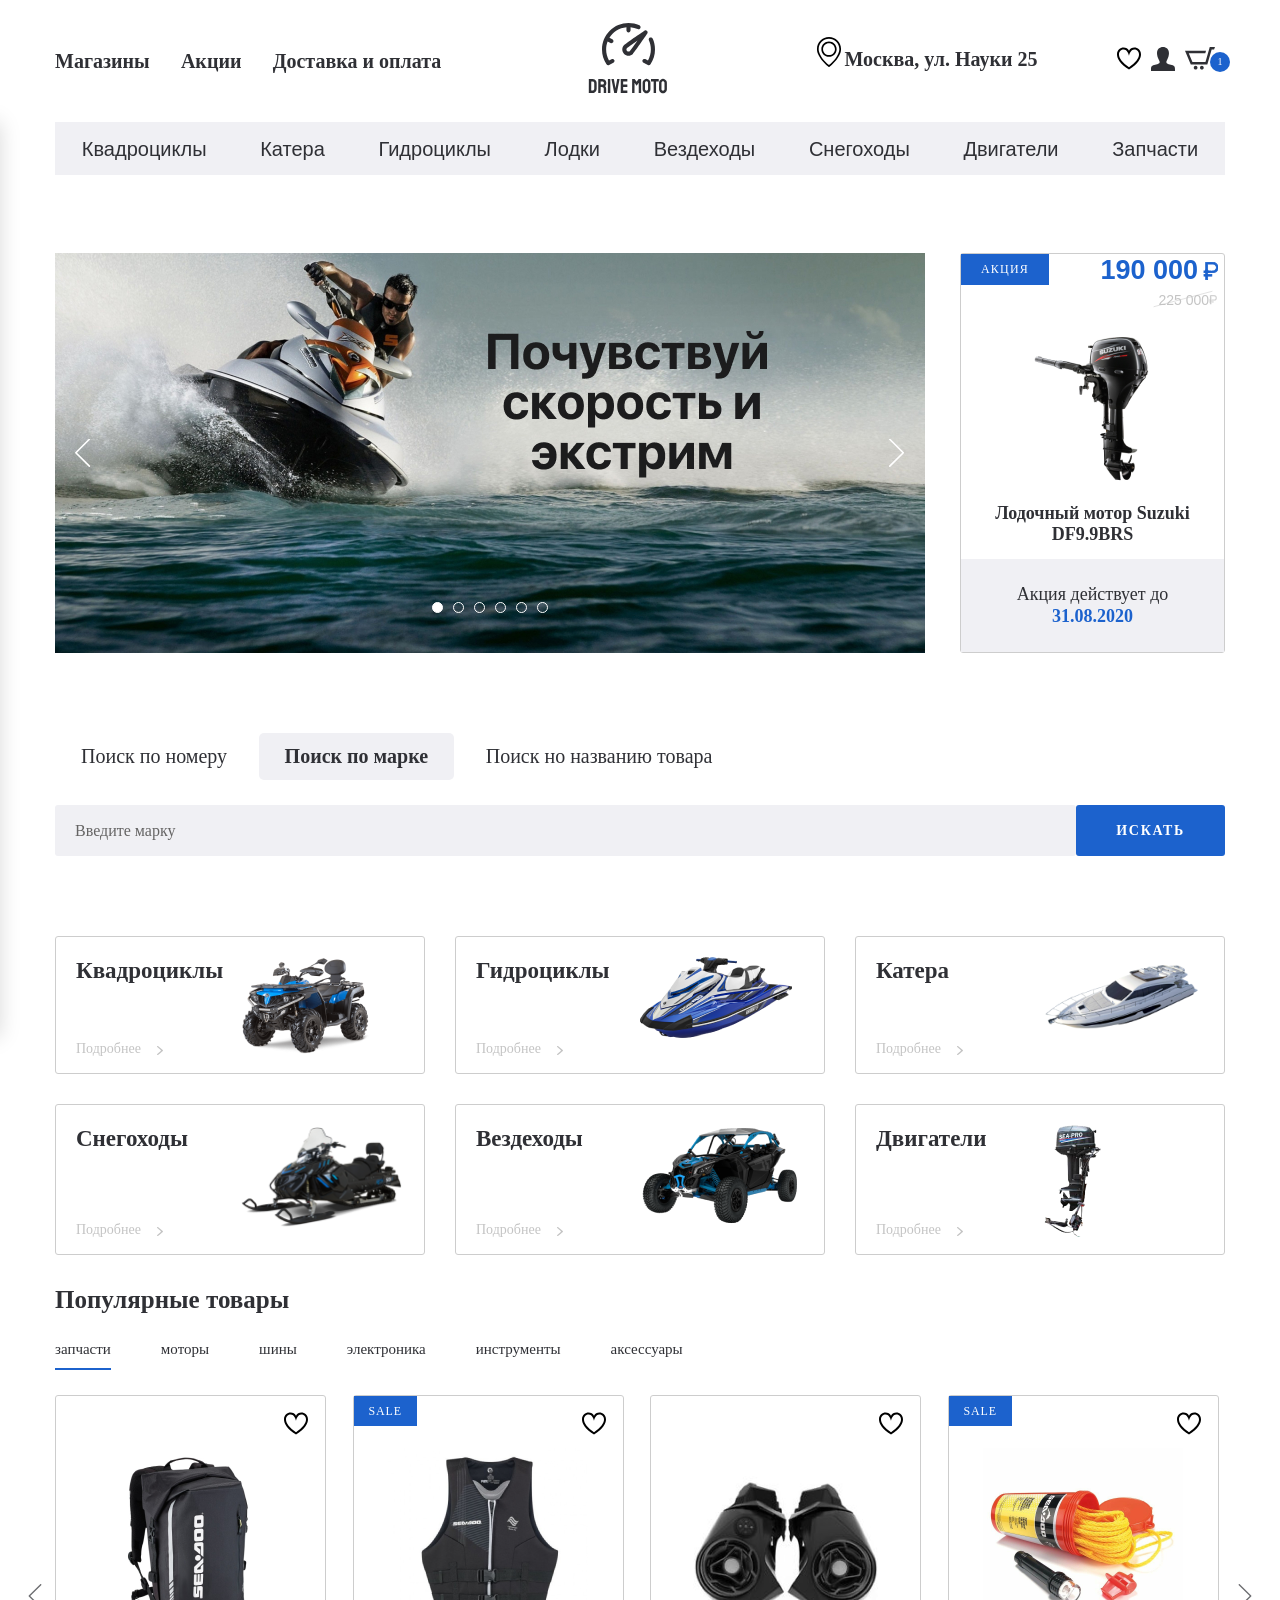
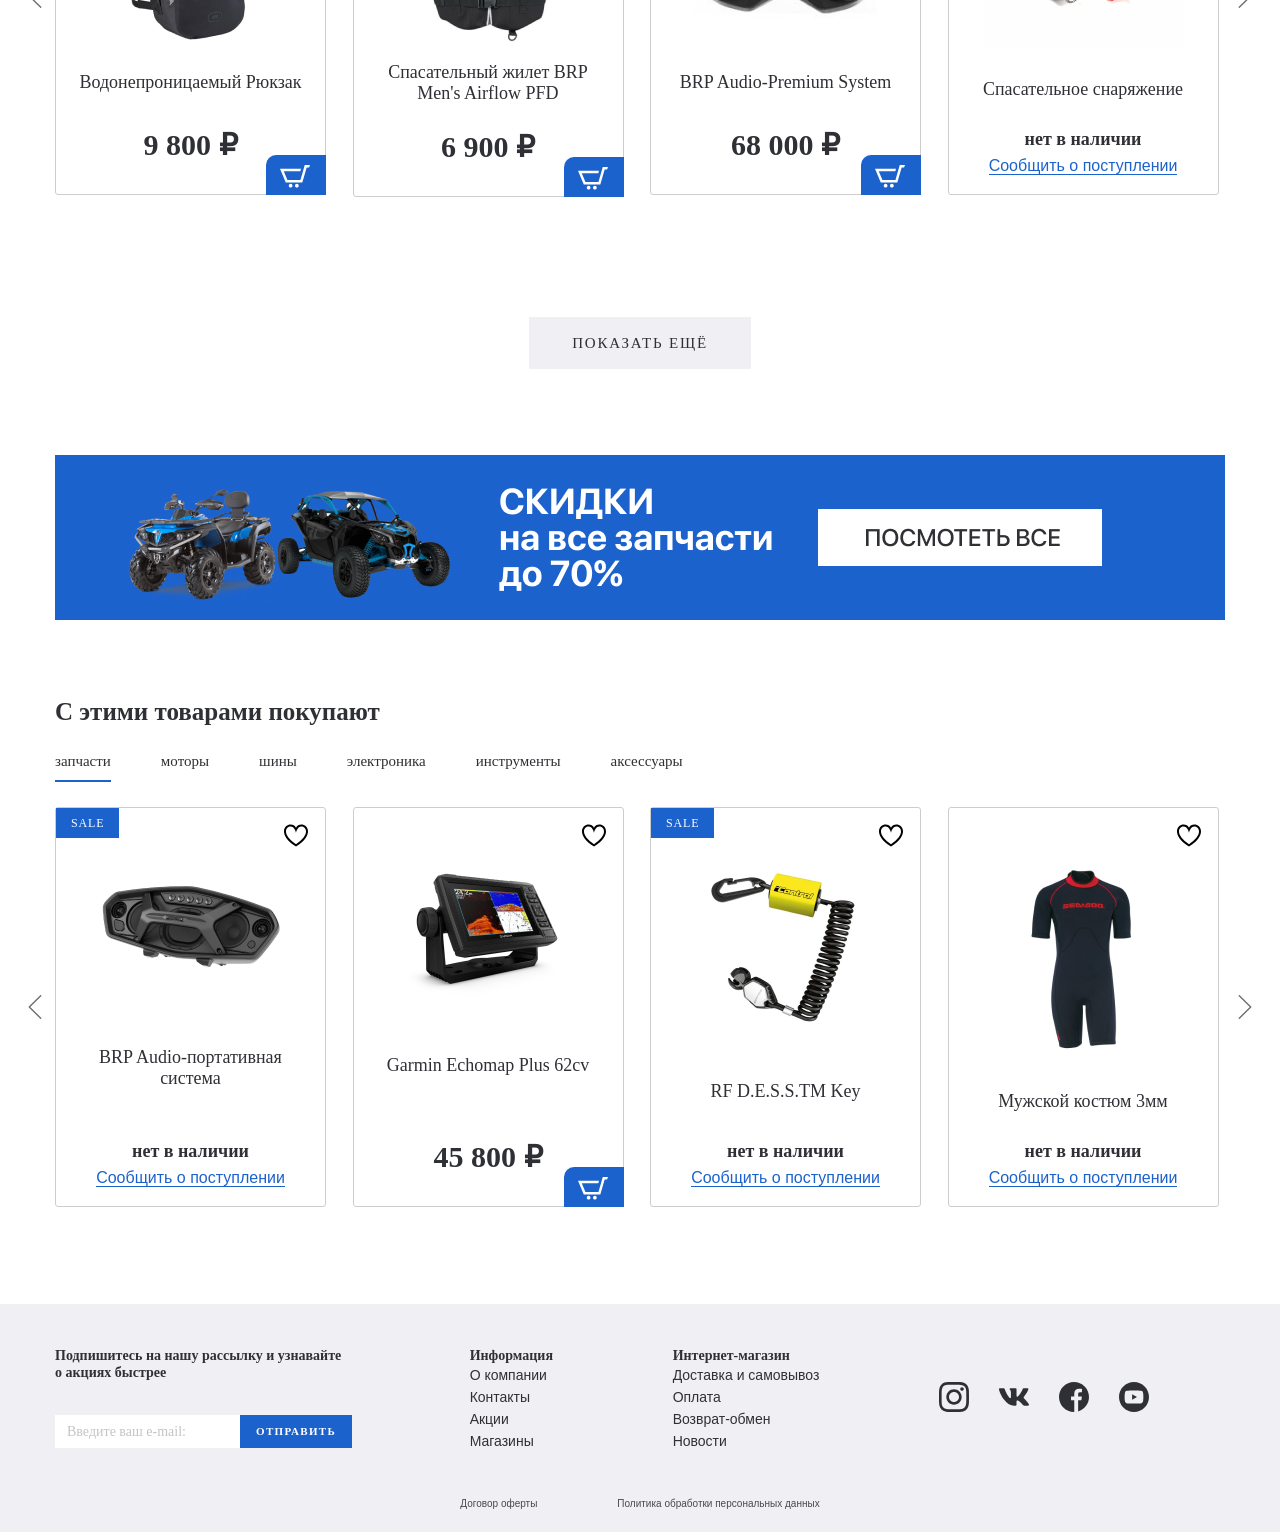
==== commit 0ca1f4bd: "Add files via upload upload project files" ====
--- a/index.html
+++ b/index.html
@@ -6,17 +6,17 @@
     <meta http-equiv="X-UA-Compatible" content="IE=edge">
     <meta name="viewport" content="width=device-width, initial-scale=1.0">
     <title>Hydrocycles</title>
-    <link rel="preload" href="/fonts/Barlow-Light.woff2" as="font" type="font/woff2" crossorigin="anonymous">
-    <link rel="preload" href="/fonts/Barlow-Regular.woff2" as="font" type="font/woff2" crossorigin="anonymous">
-    <link rel="preload" href="/fonts/Barlow-SemiBold.woff2" as="font" type="font/woff2" crossorigin="anonymous">
-    <link rel="preload" href="/fonts/Barlow-Bold.woff2" as="font" type="font/woff2" crossorigin="anonymous">
-    <link rel="preload" href="/fonts/ProximaNova-SemiBold.woff2" as="font" type="font/woff2" crossorigin="anonymous">
-    <link rel="preload" href="/fonts/ProximaNova-Bold.woff2" as="font" type="font/woff2" crossorigin="anonymous">
-    <link rel="preload" href="/fonts/SFProDisplay-SemiBold.woff2" as="font" type="font/woff2" crossorigin="anonymous">
-    <link rel="preload" href="/fonts/SFProDisplay-Bold.woff2" as="font" type="font/woff2" crossorigin="anonymous">
-    <link rel="preload" href="/fonts/SFProDisplay-Medium.woff2" as="font" type="font/woff2" crossorigin="anonymous">
-    <link rel="preload" href="/fonts/SFProDisplay-Regular.woff2" as="font" type="font/woff2" crossorigin="anonymous">
-    <link rel="preload" href="/fonts/Staatliches-Regular.woff2" as="font" type="font/woff2" crossorigin="anonymous">
+    <link rel="preload" href="fonts/Barlow-Light.woff2" as="font" type="font/woff2" crossorigin="anonymous">
+    <link rel="preload" href="fonts/Barlow-Regular.woff2" as="font" type="font/woff2" crossorigin="anonymous">
+    <link rel="preload" href="fonts/Barlow-SemiBold.woff2" as="font" type="font/woff2" crossorigin="anonymous">
+    <link rel="preload" href="fonts/Barlow-Bold.woff2" as="font" type="font/woff2" crossorigin="anonymous">
+    <link rel="preload" href="fonts/ProximaNova-SemiBold.woff2" as="font" type="font/woff2" crossorigin="anonymous">
+    <link rel="preload" href="fonts/ProximaNova-Bold.woff2" as="font" type="font/woff2" crossorigin="anonymous">
+    <link rel="preload" href="fonts/SFProDisplay-SemiBold.woff2" as="font" type="font/woff2" crossorigin="anonymous">
+    <link rel="preload" href="fonts/SFProDisplay-Bold.woff2" as="font" type="font/woff2" crossorigin="anonymous">
+    <link rel="preload" href="fonts/SFProDisplay-Medium.woff2" as="font" type="font/woff2" crossorigin="anonymous">
+    <link rel="preload" href="fonts/SFProDisplay-Regular.woff2" as="font" type="font/woff2" crossorigin="anonymous">
+    <link rel="preload" href="fonts/Staatliches-Regular.woff2" as="font" type="font/woff2" crossorigin="anonymous">
 
     <link rel="stylesheet" href="css/style.min.css">
 </head>
@@ -339,7 +339,7 @@
                         </div>
                         <div class="tabs-container products__container">
                             <div class="tabs-content products__content tabs-content--active" id="products-tab-1">
-                                <div class="splide" aria-label="product-slider">
+                                <div class="splide" aria-label="products-slider">
                                     <div class="splide__arrows splide__arrows--ltr">
                                         <button class="splide__arrow splide__arrow--prev" type="button"
                                             aria-label="Previous slide" aria-controls="splide01-track">
@@ -559,7 +559,7 @@
                         <div class="tabs-container products__container">
                             <div class="tabs-content products__content tabs-content--active"
                                 id="products-popular-tab-1">
-                                <div id="similar-slider" class="splide" aria-label="product-slider">
+                                <div class="splide" aria-label="product-slider">
                                     <div class="splide__arrows splide__arrows--ltr">
                                         <button class="splide__arrow splide__arrow--prev" type="button"
                                             aria-label="Previous slide" aria-controls="splide01-track">
--- a/css/style.min.css
+++ b/css/style.min.css
@@ -1 +1 @@
-:root {--accent-color: #1c62cd;}@font-face {font-family: "Barlow";font-style: normal;font-weight: 300;font-display: swap;src: local("Barlow"), url("../fonts/Barlow-Light.woff2") format("woff2"), url("../fonts/Barlow-Light.woff") format("woff");}@font-face {font-family: "Barlow";font-style: normal;font-weight: 400;font-display: swap;src: local("Barlow"), url("../fonts/Barlow-Regular.woff2") format("woff2"), url("../fonts/Barlow-Regular.woff") format("woff");}@font-face {font-family: "Barlow";font-style: normal;font-weight: 600;font-display: swap;src: local("Barlow"), url("../fonts/Barlow-SemiBold.woff2") format("woff2"), url("../fonts/Barlow-SemiBold.woff") format("woff");}@font-face {font-family: "Barlow";font-style: normal;font-weight: 700;font-display: swap;src: local("Barlow"), url("../fonts/Barlow-Bold.woff2") format("woff2"), url("../fonts/Barlow-Bold.woff") format("woff");}@font-face {font-family: "Proxima Nova";font-style: normal;font-weight: 600;font-display: swap;src: local("Proxima Nova"), url("../fonts/ProximaNova-SemiBold.woff2") format("woff2"), url("../fonts/ProximaNova-SemiBold.woff") format("woff");}@font-face {font-family: "Proxima Nova";font-style: normal;font-weight: 700;font-display: swap;src: local("Proxima Nova"), url("../fonts/ProximaNova-Bold.woff2") format("woff2"), url("../fonts/ProximaNova-Bold.woff") format("woff");}@font-face {font-family: "SFProDisplay";font-style: normal;font-weight: 400;font-display: swap;src: local("SFProDisplay"), url("../fonts/SFProDisplay-Regular.woff2") format("woff2"), url("../fonts/SFProDisplay-Regular.woff") format("woff");}@font-face {font-family: "SFProDisplay";font-style: normal;font-weight: 500;font-display: swap;src: local("SFProDisplay"), url("../fonts/SFProDisplay-Medium.woff2") format("woff2"), url("../fonts/SFProDisplay-Medium.woff") format("woff");}@font-face {font-family: "SFProDisplay";font-style: normal;font-weight: 600;font-display: swap;src: local("SFProDisplay"), url("../fonts/SFProDisplay-SemiBold.woff2") format("woff2"), url("../fonts/SFProDisplay-SemiBold.woff") format("woff");}@font-face {font-family: "SFProDisplay";font-style: normal;font-weight: 700;font-display: swap;src: local("SFProDisplay"), url("../fonts/SFProDisplay-Bold.woff2") format("woff2"), url("../fonts/SFProDisplay-Bold.woff") format("woff");}@font-face {font-family: "Staatliches";font-style: normal;font-weight: 400;font-display: swap;src: local("Staatliches"), url("../fonts/Staatliches-Regular.woff2") format("woff2"), url("../fonts/Staatliches-Regular.woff") format("woff");}html {font-size: 10px;box-sizing: border-box;}*, *::after, *::before {box-sizing: inherit;}ul[class], ol[class] {padding: 0;}body, h1, h2, h3, h4, h5, h6, p, ul[class], ol[class], li, figure, figcaption, blockquote, dl, dd {margin: 0;}ul[class] {list-style: none;}img {max-width: 100%;display: block;}input, button, textarea, select {font: inherit;}a {text-decoration: none;display: inline-block;color: inherit;}html, body {height: 100%;scroll-behavior: smooth;}body {font-family: "SF Pro Display", sans-serif;color: #2f3035;font-family: sans-serif;font-size: 20px;line-height: 24px;font-weight: 400;overflow-x: hidden;min-width: 320px;}.wrapper {min-height: 100%;display: flex;flex-direction: column;}.main {flex-grow: 1;}.container {max-width: 1200px;margin: 0 auto;padding: 0 15px;}.visually-hidden {position: absolute;overflow: hidden;margin: -1px;border: 0;padding: 0;width: 1px;height: 1px;clip: rect(0 0 0 0);}.page-section {margin-bottom: 80px;}.breadcrumbs {margin-bottom: 40px;}.breadcrumbs__list-item {font-family: "SF Pro Display";font-style: normal;font-weight: 400;font-size: 15px;line-height: 18px;color: #c4c4c4;display: inline-block;padding-right: 16px;margin-right: 10px;position: relative;}.breadcrumbs__list-item:last-child::after {display: none;}.breadcrumbs__list-item::after {content: "";position: absolute;right: 0;bottom: 3px;width: 6px;height: 9px;background-image: url("../images/link-arrow.svg");background-repeat: no-repeat;}.pagination {width: 100%;margin-top: 70px;display: flex;justify-content: center;}.pagination-list {display: flex;gap: clamp(0rem, -0.909rem+4.55vw, 2.5rem);justify-content: center;}.pagination-list__item {padding: 6px 12px;border: 2px solid rgba(0, 0, 0, 0);font-family: "Barlow";font-style: normal;font-weight: 400;font-size: 18px;line-height: 22px;color: #c4c4c4;}.pagination-list__item.active {font-family: "Barlow";font-style: normal;font-weight: 600;font-size: 18px;line-height: 22px;color: #1c62cd;border: 2px solid #1c62cd;}.pagination-list__item a {cursor: pointer;display: block;}.favorite-btn {cursor: pointer;position: absolute;top: 16px;right: 20px;width: 24px;height: 23px;background: 0;border: 0;z-index: 1000;}.favorite-btn::before {content: "";display: block;background: url("../images/icon-heart-outline.svg") no-repeat center center;background-size: contain;transition: all .3s ease;position: absolute;width: 24px;height: 23px;top: 0;left: 1px;z-index: 1000;}.favorite-btn.active::before {background: url("../images/icon-heart-filled.svg") no-repeat center center;background-size: contain;}.slick-arrow {border: 0;outline: 0;background-color: rgba(0, 0, 0, 0);position: absolute;z-index: 10;transform: translateY(-50%);cursor: pointer;top: 50%;display: block !important;visibility: visible !important;cursor: pointer;}.slick-prev {position: absolute;left: -20px;display: block !important;visibility: visible !important;}.slick-next {position: absolute;right: 54px;display: block !important;visibility: visible !important;}.slick-next.product-slider__slider-btnnext button {right: 0;}.slick-dots {position: absolute;bottom: -90px;}.slick-dots button {width: 14px;height: 14px;font-size: 0;border: 0;border-radius: 50%;margin: 0 22px;background-color: #c4c4c4;}.slick-dots .slick-active button {background-color: #1c62cd;}.jq-ry-container {position: relative;padding: 0 5px;line-height: 0;display: block;cursor: pointer;-webkit-box-sizing: content-box;-moz-box-sizing: content-box;box-sizing: content-box;direction: ltr;}.jq-ry-container[readonly=readonly] {cursor: default;}.jq-ry-container>.jq-ry-group-wrapper {position: relative;width: 100%}.jq-ry-container>.jq-ry-group-wrapper>.jq-ry-group {position: relative;line-height: 0;z-index: 10;white-space: nowrap;}.jq-ry-container>.jq-ry-group-wrapper>.jq-ry-group>svg {display: inline-block;}.jq-ry-container>.jq-ry-group-wrapper>.jq-ry-group.jq-ry-normal-group {width: 100%}.jq-ry-container>.jq-ry-group-wrapper>.jq-ry-group.jq-ry-rated-group {width: 0;z-index: 11;position: absolute;top: 0;left: 0;overflow: hidden;}.slick-slider {position: relative;display: block;box-sizing: border-box;-webkit-touch-callout: none;-webkit-user-select: none;-khtml-user-select: none;-moz-user-select: none;-ms-user-select: none;user-select: none;-ms-touch-action: pan-y;touch-action: pan-y;-webkit-tap-highlight-color: rgba(0, 0, 0, 0);}.slick-list {position: relative;overflow: hidden;display: block;margin: 0;padding: 0;}.slick-list:focus {outline: 0;}.slick-list.dragging {cursor: pointer;cursor: hand;}.slick-slider .slick-track, .slick-slider .slick-list {-webkit-transform: translate3d(0, 0, 0);-moz-transform: translate3d(0, 0, 0);-ms-transform: translate3d(0, 0, 0);-o-transform: translate3d(0, 0, 0);transform: translate3d(0, 0, 0);}.slick-track {position: relative;left: 0;top: 0;display: block;margin-left: auto;margin-right: auto;}.slick-track:before, .slick-track:after {content: "";display: table;}.slick-track:after {clear: both;}.slick-loading .slick-track {visibility: hidden;}.slick-slide {float: left;height: 100%;min-height: 1px;display: none;}[dir=rtl] .slick-slide {float: right;}.slick-slide img {display: block;}.slick-slide.slick-loading img {display: none;}.slick-slide.dragging img {pointer-events: none;}.slick-initialized .slick-slide {display: block;}.slick-loading .slick-slide {visibility: hidden;}.slick-vertical .slick-slide {display: block;height: auto;border: 1px solid rgba(0, 0, 0, 0);}.slick-arrow.slick-hidden {display: none;}@font-face {font-family: swiper-icons;src: url("data:application/font-woff;charset=utf-8;base64, [base64]//wADZ2x5ZgAAAywAAADMAAAD2MHtryVoZWFkAAABbAAAADAAAAA2E2+eoWhoZWEAAAGcAAAAHwAAACQC9gDzaG10eAAAAigAAAAZAAAArgJkABFsb2NhAAAC0AAAAFoAAABaFQAUGG1heHAAAAG8AAAAHwAAACAAcABAbmFtZQAAA/gAAAE5AAACXvFdBwlwb3N0AAAFNAAAAGIAAACE5s74hXjaY2BkYGAAYpf5Hu/j+W2+MnAzMYDAzaX6QjD6/4//Bxj5GA8AuRwMYGkAPywL13jaY2BkYGA88P8Agx4j+/8fQDYfA1AEBWgDAIB2BOoAeNpjYGRgYNBh4GdgYgABEMnIABJzYNADCQAACWgAsQB42mNgYfzCOIGBlYGB0YcxjYGBwR1Kf2WQZGhhYGBiYGVmgAFGBiQQkOaawtDAoMBQxXjg/wEGPcYDDA4wNUA2CCgwsAAAO4EL6gAAeNpj2M0gyAACqxgGNWBkZ2D4/wMA+xkDdgAAAHjaY2BgYGaAYBkGRgYQiAHyGMF8FgYHIM3DwMHABGQrMOgyWDLEM1T9/w8UBfEMgLzE////P/5//f/V/xv+r4eaAAeMbAxwIUYmIMHEgKYAYjUcsDAwsLKxc3BycfPw8jEQA/[base64]/uznmfPFBNODM2K7MTQ45YEAZqGP81AmGGcF3iPqOop0r1SPTaTbVkfUe4HXj97wYE+yNwWYxwWu4v1ugWHgo3S1XdZEVqWM7ET0cfnLGxWfkgR42o2PvWrDMBSFj/IHLaF0zKjRgdiVMwScNRAoWUoH78Y2icB/yIY09An6AH2Bdu/UB+yxopYshQiEvnvu0dURgDt8QeC8PDw7Fpji3fEA4z/PEJ6YOB5hKh4dj3EvXhxPqH/SKUY3rJ7srZ4FZnh1PMAtPhwP6fl2PMJMPDgeQ4rY8YT6Gzao0eAEA409DuggmTnFnOcSCiEiLMgxCiTI6Cq5DZUd3Qmp10vO0LaLTd2cjN4fOumlc7lUYbSQcZFkutRG7g6JKZKy0RmdLY680CDnEJ+UMkpFFe1RN7nxdVpXrC4aTtnaurOnYercZg2YVmLN/d/gczfEimrE/fs/bOuq29Zmn8tloORaXgZgGa78yO9/cnXm2BpaGvq25Dv9S4E9+5SIc9PqupJKhYFSSl47+Qcr1mYNAAAAeNptw0cKwkAAAMDZJA8Q7OUJvkLsPfZ6zFVERPy8qHh2YER+3i/BP83vIBLLySsoKimrqKqpa2hp6+jq6RsYGhmbmJqZSy0sraxtbO3sHRydnEMU4uR6yx7JJXveP7WrDycAAAAAAAH//wACeNpjYGRgYOABYhkgZgJCZgZNBkYGLQZtIJsFLMYAAAw3ALgAeNolizEKgDAQBCchRbC2sFER0YD6qVQiBCv/H9ezGI6Z5XBAw8CBK/m5iQQVauVbXLnOrMZv2oLdKFa8Pjuru2hJzGabmOSLzNMzvutpB3N42mNgZGBg4GKQYzBhYMxJLMlj4GBgAYow/P/PAJJhLM6sSoWKfWCAAwDAjgbRAAB42mNgYGBkAIIbCZo5IPrmUn0hGA0AO8EFTQAA");font-weight: 400;font-style: normal;}:root {--swiper-theme-color: #007aff;}.swiper, swiper-container {margin-left: auto;margin-right: auto;position: relative;overflow: hidden;list-style: none;padding: 0;z-index: 1;display: block;}.swiper-vertical>.swiper-wrapper {flex-direction: column;}.swiper-wrapper {position: relative;width: 100%;height: 100%;z-index: 1;display: flex;transition-property: transform;transition-timing-function: var(--swiper-wrapper-transition-timing-function, initial);box-sizing: content-box;}.swiper-android .swiper-slide, .swiper-wrapper {transform: translate3d(0, 0, 0);}.swiper-horizontal {touch-action: pan-y;}.swiper-vertical {touch-action: pan-x;}.swiper-slide, swiper-slide {flex-shrink: 0;width: 100%;height: 100%;position: relative;transition-property: transform;display: block;}.swiper-slide-invisible-blank {visibility: hidden;}.swiper-autoheight, .swiper-autoheight .swiper-slide {height: auto;}.swiper-autoheight .swiper-wrapper {align-items: flex-start;transition-property: transform, height;}.swiper-backface-hidden .swiper-slide {transform: translateZ(0);-webkit-backface-visibility: hidden;backface-visibility: hidden;}.swiper-3d.swiper-css-mode .swiper-wrapper {perspective: 1200px;}.swiper-3d .swiper-wrapper {transform-style: preserve-3d;}.swiper-3d {perspective: 1200px;}.swiper-3d .swiper-cube-shadow, .swiper-3d .swiper-slide, .swiper-3d .swiper-slide-shadow, .swiper-3d .swiper-slide-shadow-bottom, .swiper-3d .swiper-slide-shadow-left, .swiper-3d .swiper-slide-shadow-right, .swiper-3d .swiper-slide-shadow-top {transform-style: preserve-3d;}.swiper-3d .swiper-slide-shadow, .swiper-3d .swiper-slide-shadow-bottom, .swiper-3d .swiper-slide-shadow-left, .swiper-3d .swiper-slide-shadow-right, .swiper-3d .swiper-slide-shadow-top {position: absolute;left: 0;top: 0;width: 100%;height: 100%;pointer-events: none;z-index: 10;}.swiper-3d .swiper-slide-shadow {background: rgba(0, 0, 0, 0.15);}.swiper-3d .swiper-slide-shadow-left {background-image: linear-gradient(to left, rgba(0, 0, 0, 0.5), rgba(0, 0, 0, 0));}.swiper-3d .swiper-slide-shadow-right {background-image: linear-gradient(to right, rgba(0, 0, 0, 0.5), rgba(0, 0, 0, 0));}.swiper-3d .swiper-slide-shadow-top {background-image: linear-gradient(to top, rgba(0, 0, 0, 0.5), rgba(0, 0, 0, 0));}.swiper-3d .swiper-slide-shadow-bottom {background-image: linear-gradient(to bottom, rgba(0, 0, 0, 0.5), rgba(0, 0, 0, 0));}.swiper-css-mode>.swiper-wrapper {overflow: auto;scrollbar-width: none;-ms-overflow-style: none;}.swiper-css-mode>.swiper-wrapper::-webkit-scrollbar {display: none;}.swiper-css-mode>.swiper-wrapper>.swiper-slide {scroll-snap-align: start start;}.swiper-horizontal.swiper-css-mode>.swiper-wrapper {scroll-snap-type: x mandatory;}.swiper-vertical.swiper-css-mode>.swiper-wrapper {scroll-snap-type: y mandatory;}.swiper-centered>.swiper-wrapper::before {content: "";flex-shrink: 0;order: 9999;}.swiper-centered>.swiper-wrapper>.swiper-slide {scroll-snap-align: center center;scroll-snap-stop: always;}.swiper-centered.swiper-horizontal>.swiper-wrapper>.swiper-slide:first-child {margin-inline-start: var(--swiper-centered-offset-before);}.swiper-centered.swiper-horizontal>.swiper-wrapper::before {height: 100%;min-height: 1px;width: var(--swiper-centered-offset-after);}.swiper-centered.swiper-vertical>.swiper-wrapper>.swiper-slide:first-child {margin-block-start: var(--swiper-centered-offset-before);}.swiper-centered.swiper-vertical>.swiper-wrapper::before {width: 100%;min-width: 1px;height: var(--swiper-centered-offset-after);}.swiper-lazy-preloader {width: 42px;height: 42px;position: absolute;left: 50%;top: 50%;margin-left: -21px;margin-top: -21px;z-index: 10;transform-origin: 50%;box-sizing: border-box;border: 4px solid var(--swiper-preloader-color, var(--swiper-theme-color));border-radius: 50%;border-top-color: transparent;}.swiper-watch-progress .swiper-slide-visible .swiper-lazy-preloader, .swiper:not(.swiper-watch-progress) .swiper-lazy-preloader, swiper-container:not(.swiper-watch-progress) .swiper-lazy-preloader {animation: swiper-preloader-spin 1s infinite linear;}.swiper-lazy-preloader-white {--swiper-preloader-color: #fff;}.swiper-lazy-preloader-black {--swiper-preloader-color: #000;}@keyframes swiper-preloader-spin {0 {transform: rotate(0);}100% {transform: rotate(360deg);}}.swiper-virtual .swiper-slide {-webkit-backface-visibility: hidden;transform: translateZ(0);}.swiper-virtual.swiper-css-mode .swiper-wrapper::after {content: "";position: absolute;left: 0;top: 0;pointer-events: none;}.swiper-virtual.swiper-css-mode.swiper-horizontal .swiper-wrapper::after {height: 1px;width: var(--swiper-virtual-size);}.swiper-virtual.swiper-css-mode.swiper-vertical .swiper-wrapper::after {width: 1px;height: var(--swiper-virtual-size);}:root {--swiper-navigation-size: 44px;}.swiper-button-next, .swiper-button-prev {position: absolute;top: var(--swiper-navigation-top-offset, 50%);width: calc(var(--swiper-navigation-size)/44*27);height: var(--swiper-navigation-size);margin-top: calc(0 - var(--swiper-navigation-size)/2);z-index: 10;cursor: pointer;display: flex;align-items: center;justify-content: center;color: var(--swiper-navigation-color, var(--swiper-theme-color));}.swiper-button-next.swiper-button-disabled, .swiper-button-prev.swiper-button-disabled {opacity: .35;cursor: auto;pointer-events: none;}.swiper-button-next.swiper-button-hidden, .swiper-button-prev.swiper-button-hidden {opacity: 0;cursor: auto;pointer-events: none;}.swiper-navigation-disabled .swiper-button-next, .swiper-navigation-disabled .swiper-button-prev {display: none !important;}.swiper-button-next:after, .swiper-button-prev:after {font-family: swiper-icons;font-size: var(--swiper-navigation-size);text-transform: none !important;letter-spacing: 0;font-variant: initial;line-height: 1;}.swiper-button-prev, .swiper-rtl .swiper-button-next {left: var(--swiper-navigation-sides-offset, 10px);right: auto;}.swiper-button-prev:after, .swiper-rtl .swiper-button-next:after {content: "prev"}.swiper-button-next, .swiper-rtl .swiper-button-prev {right: var(--swiper-navigation-sides-offset, 10px);left: auto;}.swiper-button-next:after, .swiper-rtl .swiper-button-prev:after {content: "next"}.swiper-button-lock {display: none;}.swiper-pagination {position: absolute;text-align: center;transition: .3s opacity;transform: translate3d(0, 0, 0);z-index: 10;}.swiper-pagination.swiper-pagination-hidden {opacity: 0;}.swiper-pagination-disabled>.swiper-pagination, .swiper-pagination.swiper-pagination-disabled {display: none !important;}.swiper-horizontal>.swiper-pagination-bullets, .swiper-pagination-bullets.swiper-pagination-horizontal, .swiper-pagination-custom, .swiper-pagination-fraction {bottom: var(--swiper-pagination-bottom, 8px);top: var(--swiper-pagination-top, auto);left: 0;width: 100%}.swiper-pagination-bullets-dynamic {overflow: hidden;font-size: 0;}.swiper-pagination-bullets-dynamic .swiper-pagination-bullet {transform: scale(0.33);position: relative;}.swiper-pagination-bullets-dynamic .swiper-pagination-bullet-active {transform: scale(1);}.swiper-pagination-bullets-dynamic .swiper-pagination-bullet-active-main {transform: scale(1);}.swiper-pagination-bullets-dynamic .swiper-pagination-bullet-active-prev {transform: scale(0.66);}.swiper-pagination-bullets-dynamic .swiper-pagination-bullet-active-prev-prev {transform: scale(0.33);}.swiper-pagination-bullets-dynamic .swiper-pagination-bullet-active-next {transform: scale(0.66);}.swiper-pagination-bullets-dynamic .swiper-pagination-bullet-active-next-next {transform: scale(0.33);}.swiper-pagination-bullet {width: var(--swiper-pagination-bullet-width, var(--swiper-pagination-bullet-size, 8px));height: var(--swiper-pagination-bullet-height, var(--swiper-pagination-bullet-size, 8px));display: inline-block;border-radius: 50%;background: var(--swiper-pagination-bullet-inactive-color, #000);opacity: var(--swiper-pagination-bullet-inactive-opacity, 0.2);}button.swiper-pagination-bullet {border: 0;margin: 0;padding: 0;box-shadow: none;-webkit-appearance: none;appearance: none;}.swiper-pagination-clickable .swiper-pagination-bullet {cursor: pointer;}.swiper-pagination-bullet:only-child {display: none !important;}.swiper-pagination-bullet-active {opacity: var(--swiper-pagination-bullet-opacity, 1);background: var(--swiper-pagination-color, var(--swiper-theme-color));}.swiper-pagination-vertical.swiper-pagination-bullets, .swiper-vertical>.swiper-pagination-bullets {right: var(--swiper-pagination-right, 8px);left: var(--swiper-pagination-left, auto);top: 50%;transform: translate3d(0, -50%, 0);}.swiper-pagination-vertical.swiper-pagination-bullets .swiper-pagination-bullet, .swiper-vertical>.swiper-pagination-bullets .swiper-pagination-bullet {margin: var(--swiper-pagination-bullet-vertical-gap, 6px) 0;display: block;}.swiper-pagination-vertical.swiper-pagination-bullets.swiper-pagination-bullets-dynamic, .swiper-vertical>.swiper-pagination-bullets.swiper-pagination-bullets-dynamic {top: 50%;transform: translateY(-50%);width: 8px;}.swiper-pagination-vertical.swiper-pagination-bullets.swiper-pagination-bullets-dynamic .swiper-pagination-bullet, .swiper-vertical>.swiper-pagination-bullets.swiper-pagination-bullets-dynamic .swiper-pagination-bullet {display: inline-block;transition: .2s transform, .2s top;}.swiper-horizontal>.swiper-pagination-bullets .swiper-pagination-bullet, .swiper-pagination-horizontal.swiper-pagination-bullets .swiper-pagination-bullet {margin: 0 var(--swiper-pagination-bullet-horizontal-gap, 4px);}.swiper-horizontal>.swiper-pagination-bullets.swiper-pagination-bullets-dynamic, .swiper-pagination-horizontal.swiper-pagination-bullets.swiper-pagination-bullets-dynamic {left: 50%;transform: translateX(-50%);white-space: nowrap;}.swiper-horizontal>.swiper-pagination-bullets.swiper-pagination-bullets-dynamic .swiper-pagination-bullet, .swiper-pagination-horizontal.swiper-pagination-bullets.swiper-pagination-bullets-dynamic .swiper-pagination-bullet {transition: .2s transform, .2s left;}.swiper-horizontal.swiper-rtl>.swiper-pagination-bullets-dynamic .swiper-pagination-bullet, :host(.swiper-horizontal.swiper-rtl) .swiper-pagination-bullets-dynamic .swiper-pagination-bullet {transition: .2s transform, .2s right;}.swiper-pagination-fraction {color: var(--swiper-pagination-fraction-color, inherit);}.swiper-pagination-progressbar {background: var(--swiper-pagination-progressbar-bg-color, rgba(0, 0, 0, 0.25));position: absolute;}.swiper-pagination-progressbar .swiper-pagination-progressbar-fill {background: var(--swiper-pagination-color, var(--swiper-theme-color));position: absolute;left: 0;top: 0;width: 100%;height: 100%;transform: scale(0);transform-origin: left top;}.swiper-rtl .swiper-pagination-progressbar .swiper-pagination-progressbar-fill {transform-origin: right top;}.swiper-horizontal>.swiper-pagination-progressbar, .swiper-pagination-progressbar.swiper-pagination-horizontal, .swiper-pagination-progressbar.swiper-pagination-vertical.swiper-pagination-progressbar-opposite, .swiper-vertical>.swiper-pagination-progressbar.swiper-pagination-progressbar-opposite {width: 100%;height: var(--swiper-pagination-progressbar-size, 4px);left: 0;top: 0;}.swiper-horizontal>.swiper-pagination-progressbar.swiper-pagination-progressbar-opposite, .swiper-pagination-progressbar.swiper-pagination-horizontal.swiper-pagination-progressbar-opposite, .swiper-pagination-progressbar.swiper-pagination-vertical, .swiper-vertical>.swiper-pagination-progressbar {width: var(--swiper-pagination-progressbar-size, 4px);height: 100%;left: 0;top: 0;}.swiper-pagination-lock {display: none;}.swiper-scrollbar {border-radius: var(--swiper-scrollbar-border-radius, 10px);position: relative;-ms-touch-action: none;background: var(--swiper-scrollbar-bg-color, rgba(0, 0, 0, 0.1));}.swiper-scrollbar-disabled>.swiper-scrollbar, .swiper-scrollbar.swiper-scrollbar-disabled {display: none !important;}.swiper-horizontal>.swiper-scrollbar, .swiper-scrollbar.swiper-scrollbar-horizontal {position: absolute;left: var(--swiper-scrollbar-sides-offset, 1%);bottom: var(--swiper-scrollbar-bottom, 4px);top: var(--swiper-scrollbar-top, auto);z-index: 50;height: var(--swiper-scrollbar-size, 4px);width: calc(100% - 2*var(--swiper-scrollbar-sides-offset, 1%));}.swiper-scrollbar.swiper-scrollbar-vertical, .swiper-vertical>.swiper-scrollbar {position: absolute;left: var(--swiper-scrollbar-left, auto);right: var(--swiper-scrollbar-right, 4px);top: var(--swiper-scrollbar-sides-offset, 1%);z-index: 50;width: var(--swiper-scrollbar-size, 4px);height: calc(100% - 2*var(--swiper-scrollbar-sides-offset, 1%));}.swiper-scrollbar-drag {height: 100%;width: 100%;position: relative;background: var(--swiper-scrollbar-drag-bg-color, rgba(0, 0, 0, 0.5));border-radius: var(--swiper-scrollbar-border-radius, 10px);left: 0;top: 0;}.swiper-scrollbar-cursor-drag {cursor: move;}.swiper-scrollbar-lock {display: none;}.swiper-zoom-container {width: 100%;height: 100%;display: flex;justify-content: center;align-items: center;text-align: center;}.swiper-zoom-container>canvas, .swiper-zoom-container>img, .swiper-zoom-container>svg {max-width: 100%;max-height: 100%;object-fit: contain;}.swiper-slide-zoomed {cursor: move;touch-action: none;}.swiper .swiper-notification, swiper-container .swiper-notification {position: absolute;left: 0;top: 0;pointer-events: none;opacity: 0;z-index: -1000;}.swiper-free-mode>.swiper-wrapper {transition-timing-function: ease-out;margin: 0 auto;}.swiper-grid>.swiper-wrapper {flex-wrap: wrap;}.swiper-grid-column>.swiper-wrapper {flex-wrap: wrap;flex-direction: column;}.swiper-fade.swiper-free-mode .swiper-slide {transition-timing-function: ease-out;}.swiper-fade .swiper-slide {pointer-events: none;transition-property: opacity;}.swiper-fade .swiper-slide .swiper-slide {pointer-events: none;}.swiper-fade .swiper-slide-active, .swiper-fade .swiper-slide-active .swiper-slide-active {pointer-events: auto;}.swiper-cube {overflow: visible;}.swiper-cube .swiper-slide {pointer-events: none;-webkit-backface-visibility: hidden;backface-visibility: hidden;z-index: 1;visibility: hidden;transform-origin: 0 0;width: 100%;height: 100%}.swiper-cube .swiper-slide .swiper-slide {pointer-events: none;}.swiper-cube.swiper-rtl .swiper-slide {transform-origin: 100% 0;}.swiper-cube .swiper-slide-active, .swiper-cube .swiper-slide-active .swiper-slide-active {pointer-events: auto;}.swiper-cube .swiper-slide-active, .swiper-cube .swiper-slide-next, .swiper-cube .swiper-slide-next+.swiper-slide, .swiper-cube .swiper-slide-prev {pointer-events: auto;visibility: visible;}.swiper-cube .swiper-slide-shadow-bottom, .swiper-cube .swiper-slide-shadow-left, .swiper-cube .swiper-slide-shadow-right, .swiper-cube .swiper-slide-shadow-top {z-index: 0;-webkit-backface-visibility: hidden;backface-visibility: hidden;}.swiper-cube .swiper-cube-shadow {position: absolute;left: 0;bottom: 0;width: 100%;height: 100%;opacity: .6;z-index: 0;}.swiper-cube .swiper-cube-shadow:before {content: "";background: #000;position: absolute;left: 0;top: 0;bottom: 0;right: 0;filter: blur(50px);}.swiper-flip {overflow: visible;}.swiper-flip .swiper-slide {pointer-events: none;-webkit-backface-visibility: hidden;backface-visibility: hidden;z-index: 1;}.swiper-flip .swiper-slide .swiper-slide {pointer-events: none;}.swiper-flip .swiper-slide-active, .swiper-flip .swiper-slide-active .swiper-slide-active {pointer-events: auto;}.swiper-flip .swiper-slide-shadow-bottom, .swiper-flip .swiper-slide-shadow-left, .swiper-flip .swiper-slide-shadow-right, .swiper-flip .swiper-slide-shadow-top {z-index: 0;-webkit-backface-visibility: hidden;backface-visibility: hidden;}.swiper-creative .swiper-slide {-webkit-backface-visibility: hidden;backface-visibility: hidden;overflow: hidden;transition-property: transform, opacity, height;}.swiper-cards {overflow: visible;}.swiper-cards .swiper-slide {transform-origin: center bottom;-webkit-backface-visibility: hidden;backface-visibility: hidden;overflow: hidden;}.choices {position: relative;overflow: hidden;margin-bottom: 24px;font-size: 16px;}.choices:focus {outline: 0;}.choices:last-child {margin-bottom: 0;}.choices.is-open {overflow: visible;}.choices.is-disabled .choices__inner, .choices.is-disabled .choices__input {background-color: #eaeaea;cursor: not-allowed;-webkit-user-select: none;user-select: none;}.choices.is-disabled .choices__item {cursor: not-allowed;}.choices [hidden] {display: none !important;}.choices[data-type*=select-one] {cursor: pointer;}.choices[data-type*=select-one] .choices__inner {padding-bottom: 7.5px;}.choices[data-type*=select-one] .choices__input {display: block;width: 100%;padding: 10px;border-bottom: 1px solid #ddd;background-color: #fff;margin: 0;}.choices[data-type*=select-one] .choices__button {background-image: url("data:image/svg+xml;base64, [base64]");padding: 0;background-size: 8px;position: absolute;top: 50%;right: 0;margin-top: -10px;margin-right: 25px;height: 20px;width: 20px;border-radius: 10em;opacity: .25;}.choices[data-type*=select-one] .choices__button:hover, .choices[data-type*=select-one] .choices__button:focus {opacity: 1;}.choices[data-type*=select-one] .choices__button:focus {box-shadow: 0 0 0 2px #00bcd4;}.choices[data-type*=select-one] .choices__item[data-value=""] .choices__button {display: none;}.choices[data-type*=select-one]::after {content: "";height: 0;width: 0;border-style: solid;border-color: #333 transparent transparent transparent;border-width: 5px;position: absolute;right: 11.5px;top: 50%;margin-top: -2.5px;pointer-events: none;}.choices[data-type*=select-one].is-open::after {border-color: transparent transparent #333 transparent;margin-top: -7.5px;}.choices[data-type*=select-one][dir=rtl]::after {left: 11.5px;right: auto;}.choices[data-type*=select-one][dir=rtl] .choices__button {right: auto;left: 0;margin-left: 25px;margin-right: 0;}.choices[data-type*=select-multiple] .choices__inner, .choices[data-type*=text] .choices__inner {cursor: text;}.choices[data-type*=select-multiple] .choices__button, .choices[data-type*=text] .choices__button {position: relative;display: inline-block;margin-top: 0;margin-right: -4px;margin-bottom: 0;margin-left: 8px;padding-left: 16px;border-left: 1px solid #008fa1;background-image: url("data:image/svg+xml;base64, [base64]");background-size: 8px;width: 8px;line-height: 1;opacity: .75;border-radius: 0;}.choices[data-type*=select-multiple] .choices__button:hover, .choices[data-type*=select-multiple] .choices__button:focus, .choices[data-type*=text] .choices__button:hover, .choices[data-type*=text] .choices__button:focus {opacity: 1;}.choices__inner {display: inline-block;vertical-align: top;width: 100%;background-color: #f9f9f9;padding: 7.5px 7.5px 3.75px;border: 1px solid #ddd;border-radius: 2.5px;font-size: 14px;min-height: 44px;overflow: hidden;}.is-focused .choices__inner, .is-open .choices__inner {border-color: #b7b7b7;}.is-open .choices__inner {border-radius: 2.5px 2.5px 0 0;}.is-flipped.is-open .choices__inner {border-radius: 0 0 2.5px 2.5px;}.choices__list {margin: 0;padding-left: 0;list-style: none;}.choices__list--single {display: inline-block;padding: 4px 16px 4px 4px;width: 100%}[dir=rtl] .choices__list--single {padding-right: 4px;padding-left: 16px;}.choices__list--single .choices__item {width: 100%}.choices__list--multiple {display: inline;}.choices__list--multiple .choices__item {display: inline-block;vertical-align: middle;border-radius: 20px;padding: 4px 10px;font-size: 12px;font-weight: 500;margin-right: 3.75px;margin-bottom: 3.75px;background-color: #00bcd4;border: 1px solid #00a5bb;color: #fff;word-break: break-all;box-sizing: border-box;}.choices__list--multiple .choices__item[data-deletable] {padding-right: 5px;}[dir=rtl] .choices__list--multiple .choices__item {margin-right: 0;margin-left: 3.75px;}.choices__list--multiple .choices__item.is-highlighted {background-color: #00a5bb;border: 1px solid #008fa1;}.is-disabled .choices__list--multiple .choices__item {background-color: #aaa;border: 1px solid #919191;}.choices__list--dropdown, .choices__list[aria-expanded] {visibility: hidden;z-index: 1;position: absolute;width: 100%;background-color: #fff;border: 1px solid #ddd;top: 100%;margin-top: -1px;border-bottom-left-radius: 2.5px;border-bottom-right-radius: 2.5px;overflow: hidden;word-break: break-all;will-change: visibility;}.is-active.choices__list--dropdown, .is-active.choices__list[aria-expanded] {visibility: visible;}.is-open .choices__list--dropdown, .is-open .choices__list[aria-expanded] {border-color: #b7b7b7;}.is-flipped .choices__list--dropdown, .is-flipped .choices__list[aria-expanded] {top: auto;bottom: 100%;margin-top: 0;margin-bottom: -1px;border-radius: .25rem .25rem 0 0;}.choices__list--dropdown .choices__list, .choices__list[aria-expanded] .choices__list {position: relative;max-height: 300px;overflow: auto;-webkit-overflow-scrolling: touch;will-change: scroll-position;}.choices__list--dropdown .choices__item, .choices__list[aria-expanded] .choices__item {position: relative;padding: 10px;font-size: 14px;}[dir=rtl] .choices__list--dropdown .choices__item, [dir=rtl] .choices__list[aria-expanded] .choices__item {text-align: right;}@media(min-width:640px) {.choices__list--dropdown .choices__item--selectable, .choices__list[aria-expanded] .choices__item--selectable {padding-right: 100px;}.choices__list--dropdown .choices__item--selectable::after, .choices__list[aria-expanded] .choices__item--selectable::after {content: attr(data-select-text);font-size: 12px;opacity: 0;position: absolute;right: 10px;top: 50%;transform: translateY(-50%);}[dir=rtl] .choices__list--dropdown .choices__item--selectable, [dir=rtl] .choices__list[aria-expanded] .choices__item--selectable {text-align: right;padding-left: 100px;padding-right: 10px;}[dir=rtl] .choices__list--dropdown .choices__item--selectable::after, [dir=rtl] .choices__list[aria-expanded] .choices__item--selectable::after {right: auto;left: 10px;}}.choices__list--dropdown .choices__item--selectable.is-highlighted, .choices__list[aria-expanded] .choices__item--selectable.is-highlighted {background-color: #f2f2f2;}.choices__list--dropdown .choices__item--selectable.is-highlighted::after, .choices__list[aria-expanded] .choices__item--selectable.is-highlighted::after {opacity: .5;}.choices__item {cursor: default;}.choices__item--selectable {cursor: pointer;}.choices__item--disabled {cursor: not-allowed;-webkit-user-select: none;user-select: none;opacity: .5;}.choices__heading {font-weight: 600;font-size: 12px;padding: 10px;border-bottom: 1px solid #f7f7f7;color: gray;}.choices__button {text-indent: -9999px;-webkit-appearance: none;appearance: none;border: 0;background-color: transparent;background-repeat: no-repeat;background-position: center;cursor: pointer;}.choices__button:focus {outline: 0;}.choices__input {display: inline-block;vertical-align: baseline;background-color: #f9f9f9;font-size: 14px;margin-bottom: 5px;border: 0;border-radius: 0;max-width: 100%;padding: 4px 0 4px 2px;}.choices__input:focus {outline: 0;}.choices__input::-webkit-search-decoration, .choices__input::-webkit-search-cancel-button, .choices__input::-webkit-search-results-button, .choices__input::-webkit-search-results-decoration {display: none;}.choices__input::-ms-clear, .choices__input::-ms-reveal {display: none;width: 0;height: 0;}[dir=rtl] .choices__input {padding-right: 2px;padding-left: 0;}.choices__placeholder {opacity: .5;}.accordionjs {position: relative;margin: 0;padding: 0;list-style: none;margin-top: 10px;margin-bottom: 20px;}.accordionjs .acc_section {border: 1px solid #ccc;position: relative;z-index: 10;margin-top: -1px;overflow: hidden;}.accordionjs .acc_section .acc_head {position: relative;background: #fff;padding: 10px;display: block;cursor: pointer;}.accordionjs .acc_section .acc_head h3 {line-height: 1;margin: 5px 0;}.accordionjs .acc_section .acc_content {padding: 10px;}.accordionjs .acc_section:first-of-type, .accordionjs .acc_section:first-of-type .acc_head {border-top-left-radius: 3px;border-top-right-radius: 3px;}.accordionjs .acc_section:last-of-type, .accordionjs .acc_section:last-of-type .acc_content {border-bottom-left-radius: 3px;border-bottom-right-radius: 3px;}.accordionjs .acc_section.acc_active>.acc_content {display: block;}.accordionjs .acc_section.acc_active>.acc_head {background: #f9f9f9;border-bottom: 1px solid #ccc;}.jq-checkbox, .jq-radio {vertical-align: -4px;width: 16px;height: 16px;margin: 0 4px 0 0;border: 1px solid #c3c3c3;background: linear-gradient(#FFF, #e6e6e6);box-shadow: 0 1px 1px rgba(0, 0, 0, 0.05), inset -1px -1px #fff, inset 1px -1px #fff;cursor: pointer;}.jq-checkbox.focused, .jq-radio.focused {border: 1px solid #08c;}.jq-checkbox.disabled, .jq-radio.disabled {opacity: .55;}.jq-checkbox {border-radius: 3px;}.jq-checkbox.checked .jq-checkbox__div {width: 8px;height: 4px;margin: 3px 0 0 3px;border-bottom: 2px solid #666;border-left: 2px solid #666;-webkit-transform: rotate(-50deg);transform: rotate(-50deg);}.jq-radio {border-radius: 50%}.jq-radio.checked .jq-radio__div {width: 10px;height: 10px;margin: 3px 0 0 3px;border-radius: 50%;background: #777;box-shadow: inset 1px 1px 1px rgba(0, 0, 0, 0.7);}.jq-file {width: 270px;border-radius: 4px;box-shadow: 0 1px 2px rgba(0, 0, 0, 0.1);}.jq-file input {cursor: pointer;}.jq-file__name {box-sizing: border-box;width: 100%;height: 34px;padding: 0 80px 0 10px;border: 1px solid #ccc;border-bottom-color: #b3b3b3;border-radius: 4px;background: #fff;box-shadow: inset 1px 1px #f1f1f1;font: 14px/32px Arial, sans-serif;color: #333;}.jq-file__browse {position: absolute;top: 1px;right: 1px;padding: 0 10px;border-left: 1px solid #ccc;border-radius: 0 4px 4px 0;background: linear-gradient(#FFF, #e6e6e6);box-shadow: inset 1px -1px #f1f1f1, inset -1px 0 #f1f1f1, 0 1px 2px rgba(0, 0, 0, 0.1);font: 14px/32px Arial, sans-serif;color: #333;text-shadow: 1px 1px #fff;}.jq-file:hover .jq-file__browse {background: linear-gradient(#f6f6f6, #e6e6e6);}.jq-file:active .jq-file__browse {background: #f5f5f5;box-shadow: inset 1px 1px 3px #ddd;}.jq-file.focused .jq-file__name {border: 1px solid #5794bf;}.jq-file.disabled, .jq-file.disabled .jq-file__name, .jq-file.disabled .jq-file__browse {border-color: #ccc;background: #f5f5f5;box-shadow: none;color: #888;}.jq-number {position: relative;vertical-align: middle;padding: 0 36px 0 0;}.jq-number__field {width: 100px;border: 1px solid #ccc;border-bottom-color: #b3b3b3;border-radius: 4px;box-shadow: inset 1px 1px #f1f1f1, 0 1px 2px rgba(0, 0, 0, 0.1);}.jq-number__field:hover {border-color: #b3b3b3;}.jq-number__field input {box-sizing: border-box;width: 100%;padding: 8px 9px;border: 0;outline: 0;background: 0;font: 14px Arial, sans-serif;color: #333;}.jq-number__spin {position: absolute;top: 0;right: 0;width: 32px;height: 14px;border: 1px solid #ccc;border-bottom-color: #b3b3b3;border-radius: 4px;background: linear-gradient(#FFF, #e6e6e6);box-shadow: 0 1px 2px rgba(0, 0, 0, 0.1);box-shadow: inset 1px -1px #f1f1f1, inset -1px 0 #f1f1f1, 0 1px 2px rgba(0, 0, 0, 0.1);-webkit-user-select: none;-moz-user-select: none;-ms-user-select: none;user-select: none;text-shadow: 1px 1px #fff;cursor: pointer;}.jq-number__spin.minus {top: auto;bottom: 0;}.jq-number__spin:hover {background: linear-gradient(#f6f6f6, #e6e6e6);}.jq-number__spin:active {background: #f5f5f5;box-shadow: inset 1px 1px 3px #ddd;}.jq-number__spin:after {content: "";position: absolute;top: 4px;left: 11px;width: 0;height: 0;border-right: 5px solid transparent;border-bottom: 5px solid #999;border-left: 5px solid transparent;}.jq-number__spin.minus:after {top: 5px;border-top: 5px solid #999;border-right: 5px solid transparent;border-bottom: 0;border-left: 5px solid transparent;}.jq-number__spin.minus:hover:after {border-top-color: #000;}.jq-number__spin.plus:hover:after {border-bottom-color: #000;}.jq-number.focused .jq-number__field {border: 1px solid #5794bf;}.jq-number.disabled .jq-number__field, .jq-number.disabled .jq-number__spin {border-color: #ccc;background: #f5f5f5;box-shadow: none;color: #888;}.jq-number.disabled .jq-number__spin:after {border-bottom-color: #aaa;}.jq-number.disabled .jq-number__spin.minus:after {border-top-color: #aaa;}.jq-selectbox {vertical-align: middle;cursor: pointer;}.jq-selectbox__select {height: 32px;padding: 0 45px 0 10px;border: 1px solid #ccc;border-bottom-color: #b3b3b3;border-radius: 4px;background: linear-gradient(#FFF, #e6e6e6);box-shadow: inset 1px -1px #f1f1f1, inset -1px 0 #f1f1f1, 0 1px 2px rgba(0, 0, 0, 0.1);font: 14px/32px Arial, sans-serif;color: #333;text-shadow: 1px 1px #fff;}.jq-selectbox__select:hover {background: linear-gradient(#f6f6f6, #e6e6e6);}.jq-selectbox__select:active {background: #f5f5f5;box-shadow: inset 1px 1px 3px #ddd;}.jq-selectbox.focused .jq-selectbox__select {border: 1px solid #5794bf;}.jq-selectbox.disabled .jq-selectbox__select {border-color: #ccc;background: #f5f5f5;box-shadow: none;color: #888;}.jq-selectbox__select-text {display: block;width: 100%}.jq-selectbox .placeholder {color: #888;}.jq-selectbox__trigger {position: absolute;top: 0;right: 0;width: 34px;height: 100%;border-left: 1px solid #ccc;}.jq-selectbox__trigger-arrow {position: absolute;top: 14px;right: 12px;width: 0;height: 0;border-top: 5px solid #999;border-right: 5px solid transparent;border-left: 5px solid transparent;}.jq-selectbox:hover .jq-selectbox__trigger-arrow {border-top-color: #000;}.jq-selectbox.disabled .jq-selectbox__trigger-arrow {border-top-color: #aaa;}.jq-selectbox__dropdown {box-sizing: border-box;width: 100%;margin: 2px 0 0;padding: 0;border: 1px solid #ccc;border-radius: 4px;background: #fff;box-shadow: 0 2px 10px rgba(0, 0, 0, 0.2);font: 14px/18px Arial, sans-serif;}.jq-selectbox__search {margin: 5px;}.jq-selectbox__search input {box-sizing: border-box;width: 100%;margin: 0;padding: 5px 27px 6px 8px;border: 1px solid #ccc;border-radius: 3px;outline: 0;background: url("data:image/png;base64, iVBORw0KGgoAAAANSUhEUgAAABQAAAAMCAYAAABiDJ37AAAAGXRFWHRTb2Z0d2FyZQBBZG9iZSBJbWFnZVJlYWR5ccllPAAAAO1JREFUeNqU078LAXEYx/FzYfNzk5TJaFNKYjFYSQZ/hvwBsvg1UCY2xT9gM8hukQGThWRjkcFw3pdnujhfT736Xn2fPvfc3fd07V0OFDDFAnM0ENYsZRiGLSc9OpqIYIA9fMhhjCrW2h9VlMlcH/aymMGtOqEugX08PwQucUZKdTozMIqdTc9WepQD7wjY9ARx+ydwhfyXfS+S0qMcOEQJGcueB3VccFINdMgal6NzkmPjRwJXxDBB7/2RDdtAp6wb+dpphHDASG5QQ0V6u2aoSqBZD/lDrNWRJynLK2qpBn4rc6K2XB9/Nb8EGABtf1thzY6X2AAAAABJRU5ErkJggg==") no-repeat 100% 50%;box-shadow: inset 1px 1px #f1f1f1;color: #333;}.jq-selectbox__not-found {margin: 5px;padding: 5px 8px 6px;background: #f0f0f0;font-size: 13px;}.jq-selectbox ul {margin: 0;padding: 0;}.jq-selectbox li {min-height: 18px;padding: 5px 10px 6px;color: #231f20;}.jq-selectbox li.selected {background-color: #a3abb1;color: #fff;}.jq-selectbox li:hover {background-color: #08c;color: #fff;}.jq-selectbox li.disabled {color: #aaa;}.jq-selectbox li.disabled:hover {background: 0;}.jq-selectbox li.optgroup {font-weight: bold;}.jq-selectbox li.optgroup:hover {background: 0;color: #231f20;cursor: default;}.jq-selectbox li.option {padding-left: 25px;}.jq-select-multiple {box-sizing: border-box;padding: 1px;border: 1px solid #ccc;border-bottom-color: #b3b3b3;border-radius: 4px;background: #fff;box-shadow: inset 1px 1px #f1f1f1, 0 1px 2px rgba(0, 0, 0, 0.1);font: 14px/18px Arial, sans-serif;color: #333;cursor: default;}.jq-select-multiple.focused {border: 1px solid #5794bf;}.jq-select-multiple.disabled {border-color: #ccc;background: #f5f5f5;box-shadow: none;color: #888;}.jq-select-multiple ul {margin: 0;padding: 0;}.jq-select-multiple li {padding: 3px 9px 4px;list-style: none;}.jq-select-multiple li:first-child {border-radius: 3px 3px 0 0;}.jq-select-multiple li:last-child {border-radius: 0 0 3px 3px;}.jq-select-multiple li.selected {background: #08c;color: #fff;}.jq-select-multiple li.disabled {color: #aaa;}.jq-select-multiple li.optgroup {font-weight: bold;}.jq-select-multiple li.option {padding-left: 25px;}.jq-select-multiple.disabled li.selected, .jq-select-multiple li.selected.disabled {background: #ccc;color: #fff;}input[type=email].styler, input[type=password].styler, input[type=search].styler, input[type=tel].styler, input[type=text].styler, input[type=url].styler, textarea.styler {padding: 8px 9px;border: 1px solid #ccc;border-bottom-color: #b3b3b3;border-radius: 4px;box-shadow: inset 1px 1px #f1f1f1, 0 1px 2px rgba(0, 0, 0, 0.1);font: 14px Arial, sans-serif;color: #333;}input[type=search].styler {-webkit-appearance: none;-moz-appearance: none;appearance: none;}textarea.styler {overflow: auto;}input[type=email].styler:hover, input[type=password].styler:hover, input[type=search].styler:hover, input[type=tel].styler:hover, input[type=text].styler:hover, input[type=url].styler:hover, textarea.styler:hover {border-color: #b3b3b3;}input[type=email].styler:hover:focus, input[type=password].styler:hover:focus, input[type=search].styler:hover:focus, input[type=tel].styler:hover:focus, input[type=text].styler:hover:focus, input[type=url].styler:hover:focus, textarea.styler:hover:focus {border-color: #ccc;border-top-color: #b3b3b3;outline: 0;box-shadow: inset 0 1px 2px rgba(0, 0, 0, 0.1);}button.styler, input[type=button].styler, input[type=submit].styler, input[type=reset].styler {overflow: visible;padding: 8px 11px;border: 1px solid #ccc;border-bottom-color: #b3b3b3;border-radius: 4px;outline: 0;background: linear-gradient(#FFF, #e6e6e6);box-shadow: inset 1px -1px #f1f1f1, inset -1px 0 #f1f1f1, 0 1px 2px rgba(0, 0, 0, 0.1);font: 14px Arial, sans-serif;color: #333;text-shadow: 1px 1px #fff;cursor: pointer;}button.styler.styler::-moz-focus-inner, input[type=button].styler.styler::-moz-focus-inner, input[type=submit].styler.styler::-moz-focus-inner, input[type=reset].styler.styler::-moz-focus-inner {padding: 0;border: 0;}button.styler:not([disabled]):hover, input[type=button].styler:not([disabled]):hover, input[type=submit].styler:not([disabled]):hover, input[type=reset].styler:not([disabled]):hover, input[type=reset].styler:hover {background: linear-gradient(#f6f6f6, #e6e6e6);}button.styler:active, input[type=button].styler:active, input[type=submit].styler:active, input[type=reset].styler:active {background: #f5f5f5;box-shadow: inset 1px 1px 3px #ddd;}button.styler[disabled], input[type=button].styler[disabled], input[type=submit].styler[disabled] {border-color: #ccc;background: #f5f5f5;box-shadow: none;color: #888;}.jq-checkbox, .jq-radio {position: relative;display: inline-block;overflow: hidden;-webkit-user-select: none;-moz-user-select: none;-ms-user-select: none;user-select: none;}.jq-checkbox input, .jq-radio input {position: absolute;z-index: -1;margin: 0;padding: 0;opacity: 0;}.jq-file {position: relative;display: inline-block;overflow: hidden;}.jq-file input {position: absolute;top: 0;right: 0;height: auto;margin: 0;padding: 0;opacity: 0;font-size: 100px;line-height: 1em;}.jq-file__name {overflow: hidden;white-space: nowrap;text-overflow: ellipsis;}.jq-selectbox, .jq-select-multiple {position: relative;display: inline-block;}.jq-selectbox select, .jq-select-multiple select {position: absolute;top: 0;left: 0;width: 100%;height: 100%;margin: 0;padding: 0;opacity: 0;}.jq-selectbox li, .jq-select-multiple li {-webkit-user-select: none;-moz-user-select: none;-ms-user-select: none;user-select: none;white-space: nowrap;}.jq-selectbox {z-index: 10;}.jq-selectbox__select {position: relative;}.jq-selectbox__select-text {overflow: hidden;-webkit-user-select: none;-moz-user-select: none;-ms-user-select: none;user-select: none;white-space: nowrap;text-overflow: ellipsis;}.jq-selectbox__dropdown {position: absolute;}.jq-selectbox__search input {-webkit-appearance: textfield;}.jq-selectbox__search input::-webkit-search-cancel-button, .jq-selectbox__search input::-webkit-search-decoration {-webkit-appearance: none;}.jq-selectbox__dropdown ul {position: relative;overflow: auto;overflow-x: hidden;list-style: none;-webkit-overflow-scrolling: touch;}.jq-select-multiple ul {position: relative;overflow-x: hidden;-webkit-overflow-scrolling: touch;}.jq-number {display: inline-block;}.jq-number__field input {-moz-appearance: textfield;text-align: left;}.jq-number__field input::-webkit-inner-spin-button, .jq-number__field input::-webkit-outer-spin-button {margin: 0;-webkit-appearance: none;}.irs {position: relative;display: block;-webkit-touch-callout: none;-webkit-user-select: none;-khtml-user-select: none;-moz-user-select: none;-ms-user-select: none;user-select: none;font-size: 12px;font-family: Arial, sans-serif;}.irs-line {position: relative;display: block;overflow: hidden;outline: none !important;}.irs-bar {position: absolute;display: block;left: 0;width: 0;}.irs-shadow {position: absolute;display: none;left: 0;width: 0;}.irs-handle {position: absolute;display: block;box-sizing: border-box;cursor: default;z-index: 1;}.irs-handle.type_last {z-index: 2;}.irs-min, .irs-max {position: absolute;display: block;cursor: default;}.irs-min {left: 0;}.irs-max {right: 0;}.irs-from, .irs-to, .irs-single {position: absolute;display: block;top: 0;left: 0;cursor: default;white-space: nowrap;}.irs-grid {position: absolute;display: none;bottom: 0;left: 0;width: 100%;height: 20px;}.irs-with-grid .irs-grid {display: block;}.irs-grid-pol {position: absolute;top: 0;left: 0;width: 1px;height: 8px;background: #000;}.irs-grid-pol.small {height: 4px;}.irs-grid-text {position: absolute;bottom: 0;left: 0;white-space: nowrap;text-align: center;font-size: 9px;line-height: 9px;padding: 0 3px;color: #000;}.irs-disable-mask {position: absolute;display: block;top: 0;left: -1%;width: 102%;height: 100%;cursor: default;background: rgba(0, 0, 0, 0);z-index: 2;}.lt-ie9 .irs-disable-mask {background: #000;filter: alpha(opacity=0);cursor: not-allowed;}.irs-disabled {opacity: .4;}.irs-hidden-input {position: absolute !important;display: block !important;top: 0 !important;left: 0 !important;width: 0 !important;height: 0 !important;font-size: 0 !important;line-height: 0 !important;padding: 0 !important;margin: 0 !important;overflow: hidden;outline: none !important;z-index: -9999 !important;background: none !important;border-style: solid !important;border-color: transparent !important;}.irs--flat {height: 40px;}.irs--flat.irs-with-grid {height: 60px;}.irs--flat .irs-line {top: 25px;height: 12px;background-color: #e1e4e9;border-radius: 4px;}.irs--flat .irs-bar {top: 25px;height: 12px;background-color: #ed5565;}.irs--flat .irs-bar--single {border-radius: 4px 0 0 4px;}.irs--flat .irs-shadow {height: 1px;bottom: 16px;background-color: #e1e4e9;}.irs--flat .irs-handle {top: 22px;width: 16px;height: 18px;background-color: transparent;}.irs--flat .irs-handle>i:first-child {position: absolute;display: block;top: 0;left: 50%;width: 2px;height: 100%;margin-left: -1px;background-color: #da4453;}.irs--flat .irs-handle.state_hover>i:first-child, .irs--flat .irs-handle:hover>i:first-child {background-color: #a43540;}.irs--flat .irs-min, .irs--flat .irs-max {top: 0;padding: 1px 3px;color: #999;font-size: 10px;line-height: 1.333;text-shadow: none;background-color: #e1e4e9;border-radius: 4px;}.irs--flat .irs-from, .irs--flat .irs-to, .irs--flat .irs-single {color: white;font-size: 10px;line-height: 1.333;text-shadow: none;padding: 1px 5px;background-color: #ed5565;border-radius: 4px;}.irs--flat .irs-from:before, .irs--flat .irs-to:before, .irs--flat .irs-single:before {position: absolute;display: block;content: "";bottom: -6px;left: 50%;width: 0;height: 0;margin-left: -3px;overflow: hidden;border: 3px solid transparent;border-top-color: #ed5565;}.irs--flat .irs-grid-pol {background-color: #e1e4e9;}.irs--flat .irs-grid-text {color: #999;}.irs--big {height: 55px;}.irs--big.irs-with-grid {height: 70px;}.irs--big .irs-line {top: 33px;height: 12px;background-color: white;background: linear-gradient(to bottom, #ddd -50%, white 150%);border: 1px solid #ccc;border-radius: 12px;}.irs--big .irs-bar {top: 33px;height: 12px;background-color: #92bce0;border: 1px solid #428bca;background: linear-gradient(to bottom, #fff 0, #428bca 30%, #b9d4ec 100%);box-shadow: inset 0 0 1px 1px rgba(255, 255, 255, 0.5);}.irs--big .irs-bar--single {border-radius: 12px 0 0 12px;}.irs--big .irs-shadow {height: 1px;bottom: 16px;background-color: rgba(66, 139, 202, 0.5);}.irs--big .irs-handle {top: 25px;width: 30px;height: 30px;border: 1px solid rgba(0, 0, 0, 0.3);background-color: #cbcfd5;background: linear-gradient(to bottom, white 0, #b4b9be 30%, white 100%);box-shadow: 1px 1px 2px rgba(0, 0, 0, 0.2), inset 0 0 3px 1px white;border-radius: 30px;}.irs--big .irs-handle.state_hover, .irs--big .irs-handle:hover {border-color: rgba(0, 0, 0, 0.45);background-color: #939ba7;background: linear-gradient(to bottom, white 0, #919ba5 30%, white 100%);}.irs--big .irs-min, .irs--big .irs-max {top: 0;padding: 1px 5px;color: white;text-shadow: none;background-color: #9f9f9f;border-radius: 3px;}.irs--big .irs-from, .irs--big .irs-to, .irs--big .irs-single {color: white;text-shadow: none;padding: 1px 5px;background-color: #428bca;background: linear-gradient(to bottom, #428bca 0, #3071a9 100%);border-radius: 3px;}.irs--big .irs-grid-pol {background-color: #428bca;}.irs--big .irs-grid-text {color: #428bca;}.irs--modern {height: 55px;}.irs--modern.irs-with-grid {height: 55px;}.irs--modern .irs-line {top: 25px;height: 5px;background-color: #d1d6e0;background: linear-gradient(to bottom, #e0e4ea 0, #d1d6e0 100%);border: 1px solid #a3adc1;border-bottom-width: 0;border-radius: 5px;}.irs--modern .irs-bar {top: 25px;height: 5px;background: #20b426;background: linear-gradient(to bottom, #20b426 0, #18891d 100%);}.irs--modern .irs-bar--single {border-radius: 5px 0 0 5px;}.irs--modern .irs-shadow {height: 1px;bottom: 21px;background-color: rgba(209, 214, 224, 0.5);}.irs--modern .irs-handle {top: 37px;width: 12px;height: 13px;border: 1px solid #a3adc1;border-top-width: 0;box-shadow: 1px 1px 1px rgba(0, 0, 0, 0.1);border-radius: 0 0 3px 3px;}.irs--modern .irs-handle>i:nth-child(1) {position: absolute;display: block;top: -4px;left: 1px;width: 6px;height: 6px;border: 1px solid #a3adc1;background: white;transform: rotate(45deg);}.irs--modern .irs-handle>i:nth-child(2) {position: absolute;display: block;box-sizing: border-box;top: 0;left: 0;width: 10px;height: 12px;background: #e9e6e6;background: linear-gradient(to bottom, white 0, #e9e6e6 100%);border-radius: 0 0 3px 3px;}.irs--modern .irs-handle>i:nth-child(3) {position: absolute;display: block;box-sizing: border-box;top: 3px;left: 3px;width: 4px;height: 5px;border-left: 1px solid #a3adc1;border-right: 1px solid #a3adc1;}.irs--modern .irs-handle.state_hover, .irs--modern .irs-handle:hover {border-color: #7685a2;background: #c3c7cd;background: linear-gradient(to bottom, #fff 0, #919ba5 30%, #fff 100%);}.irs--modern .irs-handle.state_hover>i:nth-child(1), .irs--modern .irs-handle:hover>i:nth-child(1) {border-color: #7685a2;}.irs--modern .irs-handle.state_hover>i:nth-child(3), .irs--modern .irs-handle:hover>i:nth-child(3) {border-color: #48536a;}.irs--modern .irs-min, .irs--modern .irs-max {top: 0;font-size: 10px;line-height: 1.333;text-shadow: none;padding: 1px 5px;color: white;background-color: #d1d6e0;border-radius: 5px;}.irs--modern .irs-from, .irs--modern .irs-to, .irs--modern .irs-single {font-size: 10px;line-height: 1.333;text-shadow: none;padding: 1px 5px;background-color: #20b426;color: white;border-radius: 5px;}.irs--modern .irs-from:before, .irs--modern .irs-to:before, .irs--modern .irs-single:before {position: absolute;display: block;content: "";bottom: -6px;left: 50%;width: 0;height: 0;margin-left: -3px;overflow: hidden;border: 3px solid transparent;border-top-color: #20b426;}.irs--modern .irs-grid {height: 25px;}.irs--modern .irs-grid-pol {background-color: #dedede;}.irs--modern .irs-grid-text {color: silver;font-size: 13px;}.irs--sharp {height: 50px;font-size: 12px;line-height: 1;}.irs--sharp.irs-with-grid {height: 57px;}.irs--sharp .irs-line {top: 30px;height: 2px;background-color: black;border-radius: 2px;}.irs--sharp .irs-bar {top: 30px;height: 2px;background-color: #ee22fa;}.irs--sharp .irs-bar--single {border-radius: 2px 0 0 2px;}.irs--sharp .irs-shadow {height: 1px;bottom: 21px;background-color: rgba(0, 0, 0, 0.5);}.irs--sharp .irs-handle {top: 25px;width: 10px;height: 10px;background-color: #a804b2;}.irs--sharp .irs-handle>i:first-child {position: absolute;display: block;top: 100%;left: 0;width: 0;height: 0;border: 5px solid transparent;border-top-color: #a804b2;}.irs--sharp .irs-handle.state_hover, .irs--sharp .irs-handle:hover {background-color: black;}.irs--sharp .irs-handle.state_hover>i:first-child, .irs--sharp .irs-handle:hover>i:first-child {border-top-color: black;}.irs--sharp .irs-min, .irs--sharp .irs-max {color: white;font-size: 14px;line-height: 1;top: 0;padding: 3px 4px;opacity: .4;background-color: #a804b2;border-radius: 2px;}.irs--sharp .irs-from, .irs--sharp .irs-to, .irs--sharp .irs-single {font-size: 14px;line-height: 1;text-shadow: none;padding: 3px 4px;background-color: #a804b2;color: white;border-radius: 2px;}.irs--sharp .irs-from:before, .irs--sharp .irs-to:before, .irs--sharp .irs-single:before {position: absolute;display: block;content: "";bottom: -6px;left: 50%;width: 0;height: 0;margin-left: -3px;overflow: hidden;border: 3px solid transparent;border-top-color: #a804b2;}.irs--sharp .irs-grid {height: 25px;}.irs--sharp .irs-grid-pol {background-color: #dedede;}.irs--sharp .irs-grid-text {color: silver;font-size: 13px;}.irs--round {height: 50px;}.irs--round.irs-with-grid {height: 65px;}.irs--round .irs-line {top: 36px;height: 4px;background-color: #dee4ec;border-radius: 4px;}.irs--round .irs-bar {top: 36px;height: 4px;background-color: #006cfa;}.irs--round .irs-bar--single {border-radius: 4px 0 0 4px;}.irs--round .irs-shadow {height: 4px;bottom: 21px;background-color: rgba(222, 228, 236, 0.5);}.irs--round .irs-handle {top: 26px;width: 24px;height: 24px;border: 4px solid #006cfa;background-color: white;border-radius: 24px;box-shadow: 0 1px 3px rgba(0, 0, 255, 0.3);}.irs--round .irs-handle.state_hover, .irs--round .irs-handle:hover {background-color: #f0f6ff;}.irs--round .irs-min, .irs--round .irs-max {color: #333;font-size: 14px;line-height: 1;top: 0;padding: 3px 5px;background-color: rgba(0, 0, 0, 0.1);border-radius: 4px;}.irs--round .irs-from, .irs--round .irs-to, .irs--round .irs-single {font-size: 14px;line-height: 1;text-shadow: none;padding: 3px 5px;background-color: #006cfa;color: white;border-radius: 4px;}.irs--round .irs-from:before, .irs--round .irs-to:before, .irs--round .irs-single:before {position: absolute;display: block;content: "";bottom: -6px;left: 50%;width: 0;height: 0;margin-left: -3px;overflow: hidden;border: 3px solid transparent;border-top-color: #006cfa;}.irs--round .irs-grid {height: 25px;}.irs--round .irs-grid-pol {background-color: #dedede;}.irs--round .irs-grid-text {color: silver;font-size: 13px;}.irs--square {height: 50px;}.irs--square.irs-with-grid {height: 60px;}.irs--square .irs-line {top: 31px;height: 4px;background-color: #dedede;}.irs--square .irs-bar {top: 31px;height: 4px;background-color: black;}.irs--square .irs-shadow {height: 2px;bottom: 21px;background-color: #dedede;}.irs--square .irs-handle {top: 25px;width: 16px;height: 16px;border: 3px solid black;background-color: white;-webkit-transform: rotate(45deg);-ms-transform: rotate(45deg);transform: rotate(45deg);}.irs--square .irs-handle.state_hover, .irs--square .irs-handle:hover {background-color: #f0f6ff;}.irs--square .irs-min, .irs--square .irs-max {color: #333;font-size: 14px;line-height: 1;top: 0;padding: 3px 5px;background-color: rgba(0, 0, 0, 0.1);}.irs--square .irs-from, .irs--square .irs-to, .irs--square .irs-single {font-size: 14px;line-height: 1;text-shadow: none;padding: 3px 5px;background-color: black;color: white;}.irs--square .irs-grid {height: 25px;}.irs--square .irs-grid-pol {background-color: #dedede;}.irs--square .irs-grid-text {color: silver;font-size: 11px;}.splide__container {box-sizing: border-box;position: relative;}.splide__list {backface-visibility: hidden;display: -ms-flexbox;display: flex;height: 100%;margin: 0 !important;padding: 0 !important;}.splide.is-initialized:not(.is-active) .splide__list {display: block;}.splide__pagination {-ms-flex-align: center;align-items: center;display: -ms-flexbox;display: flex;-ms-flex-wrap: wrap;flex-wrap: wrap;-ms-flex-pack: center;justify-content: center;margin: 0;pointer-events: none;}.splide__pagination li {display: inline-block;line-height: 1;list-style-type: none;margin: 0;pointer-events: auto;}.splide:not(.is-overflow) .splide__pagination {display: none;}.splide__progress__bar {width: 0;}.splide {position: relative;visibility: hidden;}.splide.is-initialized, .splide.is-rendered {visibility: visible;}.splide__slide {backface-visibility: hidden;box-sizing: border-box;-ms-flex-negative: 0;flex-shrink: 0;list-style-type: none !important;margin: 0;position: relative;}.splide__slide img {vertical-align: bottom;}.splide__spinner {animation: splide-loading 1s linear infinite;border: 2px solid #999;border-left-color: transparent;border-radius: 50%;bottom: 0;contain: strict;display: inline-block;height: 20px;left: 0;margin: auto;position: absolute;right: 0;top: 0;width: 20px;}.splide__sr {clip: rect(0 0 0 0);border: 0;height: 1px;margin: -1px;overflow: hidden;padding: 0;position: absolute;width: 1px;}.splide__toggle.is-active .splide__toggle__play, .splide__toggle__pause {display: none;}.splide__toggle.is-active .splide__toggle__pause {display: inline;}.splide__track {overflow: hidden;position: relative;z-index: 0;}@keyframes splide-loading {0 {transform: rotate(0);}to {transform: rotate(1turn);}}.splide__track--draggable {-webkit-touch-callout: none;-webkit-user-select: none;-ms-user-select: none;user-select: none;}.splide__track--fade>.splide__list>.splide__slide {margin: 0 !important;opacity: 0;z-index: 0;}.splide__track--fade>.splide__list>.splide__slide.is-active {opacity: 1;z-index: 1;}.splide--rtl {direction: rtl;}.splide__track--ttb>.splide__list {display: block;}.splide__arrow {-ms-flex-align: center;align-items: center;background: #ccc;border: 0;border-radius: 50%;cursor: pointer;display: -ms-flexbox;display: flex;height: 2em;-ms-flex-pack: center;justify-content: center;opacity: .7;padding: 0;position: absolute;top: 50%;transform: translateY(-50%);width: 2em;z-index: 1;}.splide__arrow svg {fill: #000;height: 1.2em;width: 1.2em;}.splide__arrow:hover:not(:disabled) {opacity: .9;}.splide__arrow:disabled {opacity: .3;}.splide__arrow:focus-visible {outline: 3px solid #0bf;outline-offset: 3px;}.splide__arrow--prev {left: 1em;}.splide__arrow--prev svg {transform: scaleX(-1);}.splide__arrow--next {right: 1em;}.splide.is-focus-in .splide__arrow:focus {outline: 3px solid #0bf;outline-offset: 3px;}.splide__pagination {bottom: .5em;left: 0;padding: 0 1em;position: absolute;right: 0;z-index: 1;}.splide__pagination__page {background: #ccc;border: 0;border-radius: 50%;display: inline-block;height: 8px;margin: 3px;opacity: .7;padding: 0;position: relative;transition: transform .2s linear;width: 8px;}.splide__pagination__page.is-active {background: #fff;transform: scale(1.4);z-index: 1;}.splide__pagination__page:hover {cursor: pointer;opacity: .9;}.splide__pagination__page:focus-visible {outline: 3px solid #0bf;outline-offset: 3px;}.splide.is-focus-in .splide__pagination__page:focus {outline: 3px solid #0bf;outline-offset: 3px;}.splide__progress__bar {background: #ccc;height: 3px;}.splide__slide {-webkit-tap-highlight-color: rgba(0, 0, 0, 0);}.splide__slide:focus {outline: 0;}@supports(outline-offset:-3px) {.splide__slide: focus-visible {outline: 3px solid #0bf;outline-offset: -3px;}}@media screen and (-ms-high-contrast:none) {.splide__slide: focus-visible {border: 3px solid #0bf;}}@supports(outline-offset:-3px) {.splide.is-focus-in .splide__slide: focus {outline: 3px solid #0bf;outline-offset: -3px;}}@media screen and (-ms-high-contrast:none) {.splide.is-focus-in .splide__slide: focus {border: 3px solid #0bf;}.splide.is-focus-in .splide__track>.splide__list>.splide__slide:focus {border-color: #0bf;}}.splide__toggle {cursor: pointer;}.splide__toggle:focus-visible {outline: 3px solid #0bf;outline-offset: 3px;}.splide.is-focus-in .splide__toggle:focus {outline: 3px solid #0bf;outline-offset: 3px;}.splide__track--nav>.splide__list>.splide__slide {border: 3px solid transparent;cursor: pointer;}.splide__track--nav>.splide__list>.splide__slide.is-active {border: 3px solid #000;}.splide__arrows--rtl .splide__arrow--prev {left: auto;right: 1em;}.splide__arrows--rtl .splide__arrow--prev svg {transform: scaleX(1);}.splide__arrows--rtl .splide__arrow--next {left: 1em;right: auto;}.splide__arrows--rtl .splide__arrow--next svg {transform: scaleX(-1);}.splide__arrows--ttb .splide__arrow {left: 50%;transform: translate(-50%);}.splide__arrows--ttb .splide__arrow--prev {top: 1em;}.splide__arrows--ttb .splide__arrow--prev svg {transform: rotate(-90deg);}.splide__arrows--ttb .splide__arrow--next {bottom: 1em;top: auto;}.splide__arrows--ttb .splide__arrow--next svg {transform: rotate(90deg);}.splide__pagination--ttb {bottom: 0;display: -ms-flexbox;display: flex;-ms-flex-direction: column;flex-direction: column;left: auto;padding: 1em 0;right: .5em;top: 0;}.header__top-inner {display: flex;justify-content: space-between;align-items: center;min-height: 122px;font-weight: 700;}.header__box {display: flex;}.header__address {position: relative;margin-right: clamp(1.25rem, .341rem+4.55vw, 3.75rem);width: 265px;padding-left: 30px;}.header__address::before {content: "";position: absolute;background-image: url("../images/adress-icon.svg");width: 30px;height: 30px;left: 0;top: -10px;}.header__bottom {margin-bottom: 78px;}.menu__btn {display: none;}.menu__list {display: flex;gap: clamp(1.25rem, .568rem+3.41vw, 3.125rem);}.menu__item {font-weight: 700;display: inline-block;}.menu__link {color: #2f3035;}.user-list {display: flex;align-items: center;margin-right: 15px;}.user-list__item {padding-right: 10px;}.menu-categories {background-color: #f0f0f4;display: flex;justify-content: space-around;align-items: center;min-height: 53px;}.menu-categories__link {font-family: "SF Pro Display", sans-serif;color: #2f3035;text-transform: capitalize;font-weight: 400;transition: all .5s;padding: 15px 0 14px;position: relative;}.menu-categories__link::before {content: "";position: absolute;width: 0;left: auto;right: 0;background-color: #1c62cd;height: 3px;bottom: -2px;transition: all .3s;}.menu-categories__link:hover {font-family: "SF Pro Display", sans-serif;color: #000;}.menu-categories__link:hover::before {width: 100%;right: auto;left: 0;}.basket {position: relative;}.basket__num {position: absolute;width: 20px;height: 20px;font-family: "SF Pro Display";font-style: normal;font-weight: 500;font-size: 10px;line-height: 20px;text-align: center;color: #fff;background-color: #1c62cd;border-radius: 50%;bottom: -2px;right: -15px;}.menu-mobile__list {background: #fff;box-shadow: 0 0 20px rgba(0, 0, 0, .15);transform: translateX(-100%);width: 243px;transition: all .5s;position: absolute;z-index: 12;}.menu-mobile__list--active {transform: translateX(0);}.menu-mobile__item {position: relative;}.menu-mobile__link {display: block;border-bottom: 1px solid rgba(0, 0, 0, .1);padding-left: 53px;padding-top: 36px;}.menu-mobile__img {position: absolute;left: 11px;bottom: 0;}.menu__mobile-linewrapper {display: none;}.splide__track {overflow: hidden;position: relative;}.splide {max-width: 1370px;width: 100%;position: relative;}.splide__arrow {position: absolute;top: 50%;transform: translateY(-50%);z-index: 10;background: 0;}.splide__arrow--prev {transform: rotate(180deg);left: -40px;margin-top: -16px;}.splide__arrow--next {right: -20px;}.splide__pagination {bottom: -2.5em;}.splide__pagination__page {width: 14px;height: 14px;margin: 0 11px;background: #c4c4c4;}.splide__pagination__page.is-active {width: 14px;height: 14px;transform: none;background: var(--accent-color);}.banner-section__inner {display: flex;justify-content: space-between;}.banner-section__slider {max-width: 870px;line-height: 0;}.banner-section__slider-img {object-fit: cover;min-height: 400px;padding: 0;}.banner-section .slick-dots li {display: inline-block;padding: 0 5px;}.banner-section .slick-dots button {cursor: pointer;padding: 0;font-size: 0;width: 11px;height: 11px;margin: 0;border: 1px solid #fff;border-radius: 50%;background-color: rgba(0, 0, 0, 0);}.banner-section .slick-active button {background-color: #fff;}.sale-item {display: flex;flex-direction: column;justify-content: space-between;max-width: 265px;text-align: center;border: 1px solid #cdcdcd;border-radius: 3px;}.sale-item__top {display: flex;justify-content: space-between;}.sale-item__info {color: #fff;font-family: "Proxima Nova";font-size: 12px;line-height: 15px;letter-spacing: .1em;text-transform: uppercase;color: #fff;background-color: #1c62cd;padding: 8px 20px;align-self: flex-start;}.sale-item__price {text-align: right;}.sale-item .price {position: relative;font-family: "Barlow", sans-serif;}.sale-item__price-new {font-style: normal;font-weight: 700;font-size: 27px;line-height: 32px;color: #1c62cd;margin-right: 6px;padding-right: 20px;}.sale-item__price-new::after {content: "";position: absolute;background-image: url("../images/icons-price.svg");right: 0;width: 15px;height: 18px;top: 8px;}.sale-item__price-old {font-family: "Barlow";font-style: normal;display: inline-block;font-weight: 400;font-size: 14px;line-height: 17px;color: #c4c4c4;padding: 2px 5px;display: inline-block;background-image: url("../images/old-line.svg");background-repeat: no-repeat;margin-right: 10px;}.sale-item__price-old::after {content: "";position: absolute;background-image: url("../images/icons-price-old.svg");background-repeat: no-repeat;top: 5px;width: 8px;height: 10px;}.sale-item__img {margin: 0 auto;object-fit: contain;}.sale-item__title {font-family: "SF Pro Display";font-style: normal;font-weight: 700;font-size: 18px;line-height: 21px;text-align: center;color: #2f3035;margin-bottom: 7px;}.sale-item__footer {background-color: #f0f0f4;padding: 25px 20px;font-family: "SF Pro Display";font-style: normal;font-weight: 400;font-size: 18px;line-height: 21px;text-align: center;color: #2f3035;}.sale-item__footer span {display: block;font-family: "Barlow";font-style: normal;font-weight: 700;font-size: 18px;line-height: 22px;text-align: center;color: #1c62cd;}.banner-section__slider-btn, .product-slider__slider-btn {cursor: pointer;position: absolute;top: 50%;transform: translateY(-50%);background-color: rgba(0, 0, 0, 0);border: 0;padding: 0;margin: 0;z-index: 5;}.banner-section__slider-btnprev {left: 20px;}.banner-section__slider-btnnext {right: 20px;}.slick-dots {position: absolute;bottom: 40px;left: 0;right: 0;text-align: center;}.search__tabs {margin-bottom: 25px;}.search__tabs-item {padding: 11px 26px 12px;}.search__tabs-item.tab--active {background: #f0f0f4;border-radius: 5px;font-weight: 700;}.search .tabs-content {display: none;}.search .tabs-content.tabs-content--active {display: block;}.search__content-form {display: flex;}.search__content-input {width: 100%;background-color: #f0f0f4;border-radius: 3px;padding: 15px 20px;border: 0;font-family: "SF Pro Display";font-style: normal;font-weight: 400;font-size: 16px;line-height: 19px;color: #2f3035;}.search__content-input::placeholder {font-family: "SF Pro Display";font-style: normal;font-weight: 400;font-size: 16px;line-height: 19px;color: #656464;}.search__content-btn {cursor: pointer;font-family: "SF Pro Display";font-weight: 700;font-size: 14px;line-height: 17px;letter-spacing: .12em;text-transform: uppercase;color: #fff;background: #1c62cd;border-radius: 3px;padding: 17px 40px;border: 0;}.categories__inner {display: flex;justify-content: space-between;flex-wrap: wrap;}.categories__item {margin-bottom: 30px;background: #fff;border: 1px solid #cdcdcd;border-radius: 3px;width: 370px;display: flex;padding: 20px 20px 16px;justify-content: space-between;transition: all .3s;}.categories__item:hover {box-shadow: 3px 3px 20px rgba(50, 50, 50, .25);}.categories__item:hover .categories__item-title {color: #1c62cd;}.categories__item-info {width: 50%;display: flex;flex-direction: column;justify-content: space-between;}.categories__item-title {font-family: "Barlow";font-style: normal;font-weight: 700;font-size: 23px;line-height: 28px;color: #2f3035;transition: all .3s;}.categories__item-text {font-family: "SF Pro Display";font-style: normal;font-weight: 400;font-size: 14px;line-height: 17px;color: #c4c4c4;padding-right: 17px;position: relative;}.categories__item-text::after {content: "";position: absolute;width: 8px;height: 9px;top: 6px;right: 75px;background-image: url("../images/link-arrow.svg");background-repeat: no-repeat;}.categories__item-img {text-align: center;width: 50%}.products {margin-bottom: 86px;}.products__tabs {display: flex;gap: 50px;margin-bottom: 25px;}.products__tab {padding-bottom: 10px;}.products__tab.tab--active {border-bottom: 2px solid #1c62cd;}.products__container {margin-bottom: 35px;}.products__content {display: none;}.products__content.tabs-content--active {display: block;}.products__more {text-align: center;}.products__more-link {font-family: "SF Pro Display";font-style: normal;font-weight: 400;font-size: 15px;line-height: 18px;text-align: center;letter-spacing: .12em;text-transform: uppercase;color: #2f3035;padding: 17px 43px;background-color: #f0f0f4;}.product-item {border: 1px solid #cdcdcd;border-radius: 3px;min-height: 400px;text-align: center;padding: 52px 20px 31px;transition: all .3s;display: flex;flex-direction: column;justify-content: space-between;}.product-item:hover {background: #fff;box-shadow: 3px 3px 20px rgba(50, 50, 50, .25);border-radius: 3px;}.product-item__wrapper {position: relative;width: 271px;transition: all .5s;}.product-item__img {margin: 0 auto;}.product-item__title {font-family: "SF Pro Display";font-style: normal;font-weight: 400;font-size: 18px;line-height: 21px;text-align: center;color: #2f3035;max-width: 230px;padding: 14px 0 25px;min-height: 44px;}.product-item__price {font-family: "Barlow";font-style: normal;font-weight: 700;font-size: 30px;line-height: 36px;text-align: center;color: #2f3035;}.product-item__basket {position: absolute;right: 0;bottom: 0;width: 60px;height: 40px;color: #fff;background-color: #1c62cd;border-radius: 10px 0 0 0;border: 0;}.product-item__basket::after {content: "";position: absolute;width: 30px;height: 23px;background-image: url("../images/basket-white.svg");background-repeat: no-repeat;top: 10px;left: 14px;padding-top: 7px;cursor: pointer;}.product-item__favorite--active {cursor: pointer;background-image: url("../images/icon-heart-filled.svg");background-repeat: no-repeat;}.product-item__hover-text {padding: 18px 21px;background-color: rgba(255, 255, 255, .9);box-shadow: 0 0 15px rgba(0, 0, 0, .2);border-radius: 3px;position: absolute;top: 30%;right: 30px;transition: all .3s;opacity: 0;}.product-item__hover-text:hover.product-item__hover-text {opacity: 1;color: #2f3035;}.product-item:hover .product-item__title {color: #1c62cd;}.product-item:hover .product-item__price {color: #1c62cd;}.product-item--sale::before {content: "SALE";position: absolute;padding: 8px 15px;background-color: #1c62cd;position: absolute;left: 0;top: 0;text-transform: uppercase;color: #fff;font-family: "SF Pro Display";font-style: normal;font-weight: 400;font-size: 12px;line-height: 14px;letter-spacing: .07em;}.product-item__wrapper.product-item__not-available .product-item__price {display: none;}.product-item__notify-text {display: none;font-weight: 700;font-weight: 700;font-size: 18px;line-height: 21px;text-align: center;margin-bottom: 13px;}.product-item__wrapper.product-item__not-available .product-item__notify-text {display: block;}.product-item__wrapper.product-item__not-available .product-item__basket {display: none;}.product-item:hover .product-item__notify-text {color: #2f3035;}.product-item__notify-link {display: none;}.product-item__wrapper.product-item__not-available .product-item__notify-link {display: block;position: absolute;bottom: 20px;color: #1c62cd;font-weight: 400;font-size: 16px;line-height: 19px;text-align: center;left: 0;right: 0;}.product-item__wrapper.product-item__not-available .product-item__notify-link span {border-bottom: 1px solid #1c62cd;}.product-item__wrapper.product-item__not-available .product-item__title {padding-bottom: 13px;}.products__title {font-family: "Barlow";font-style: normal;font-weight: 700;font-size: 25px;line-height: 30px;color: #2f3035;margin-bottom: 25px;}.product-item__wrapper.product-item__wrapper--list .product-item__title {max-width: 100%}.banner {margin-bottom: 72px;}.products-popular {margin-bottom: 97px;}.catalog {margin-bottom: 100px;}.catalog__title {font-weight: 700;font-size: 30px;line-height: 36px;font-family: "SF Pro Display";margin-bottom: 26px;}.catalog__filter {display: flex;justify-content: space-between;margin-bottom: 50px;}.catalog__filter-items {display: flex;flex-wrap: wrap;gap: 8px;}.catalog__filter-items button {cursor: pointer;font-size: 14px;line-height: 17px;opacity: .7;background: #f0f0f4;border-radius: 3px;border: 0;padding: 5px 22px;}.catalog__filter-items button+button {margin-left: 8px;cursor: pointer;}.catalog__filter-btn {display: flex;align-items: center;}.catalog__filter-btn button {background-color: rgba(0, 0, 0, 0);border: 0;cursor: pointer;margin: 0;padding: 0;}.catalog__filter-btn button+button {margin-left: 10px;}.catalog__inner {display: flex;justify-content: space-between;}.catalog__inner-aside {width: 290px;margin-right: 10px;}.catalog__inner-list {display: flex;justify-content: space-between;gap: 30px;flex-wrap: wrap;}.aside-filter__tabs {display: flex;justify-content: space-between;}.aside-filter__tab {font-family: "SF Pro Display";font-weight: 400;font-size: 16px;line-height: 19px;letter-spacing: .09em;text-transform: uppercase;color: #c4c4c4;}.aside-filter__tab.tab--active {color: #2f3035;font-weight: 700;font-family: "SF Pro Display"}.aside-filter__tab.tab--active span {font-family: "SF Pro Display";display: inline-block;padding-bottom: 7px;color: #2f3035;border-bottom: 2px solid #1c62cd;font-weight: 700;}.aside-filter__item-drop {margin: 40px 0;}.aside-filter__item-title {font-weight: 600;font-size: 16px;line-height: 19px;color: #2f3035;padding-left: 26px;}.aside__btn {display: none;}.filter__item-drop {cursor: pointer;position: relative;}.filter__item-drop::before {content: "";position: absolute;background-image: url("../images/arrow-down.svg");background-repeat: no-repeat;left: 0;bottom: 5px;width: 12px;height: 8px;transform: rotate(0);}.filter__item-drop--active::before {transform: rotate(180deg);}.aside-filter__content {display: flex;flex-wrap: wrap;margin-top: 10px;}.aside-filter__content-box {width: 50%;margin-bottom: 10px;}.aside-filter__content-label {font-size: 14px;line-height: 17px;cursor: pointer;}.jq-checkbox, .jq-radio {width: 14px;height: 14px;background: #fff;border: 1px solid #c4c4c4;border-radius: 1px;box-shadow: none;margin: 0 8px 0 0;vertical-align: -1px;}.jq-checkbox.checked, .jq-radio.checked {background: #1c62cd;border: 0;}.jq-checkbox.checked .jq-checkbox__div {width: 8px;height: 6px;background-image: url("../images/checked-icon.svg");margin: 4px 0 0 3px;border-bottom: 0;border-left: 0;-webkit-transform: rotate(0);transform: rotate(0);}.jq-radio.checked .jq-radio__div {width: 0;height: 0;margin: 0;border-radius: 0;background: rgba(0, 0, 0, 0);box-shadow: none;}.aside-filter__content.aside-filter__content-radio {flex-wrap: nowrap;}.irs--flat.irs-with-grid {width: 100%}.irs--flat {width: 100%;margin-top: -15px;}.irs-from {display: none;}.irs--flat .irs-from, .irs--flat .irs-to, .irs--flat .irs-single {display: none;}.irs--flat .irs-min, .irs--flat .irs-max {top: 55px;padding: 0;text-shadow: none;background-color: rgba(0, 0, 0, 0);border-radius: 4px;font-family: "Barlow";font-style: normal;font-weight: 400;font-size: 14px;line-height: 17px;text-decoration-line: underline;color: #2f3035;visibility: visible !important;padding-left: 27px;}.irs-min::before, .irs-max::before {font-size: 14px;line-height: 17px;font-family: "SF Pro Display";text-decoration: none;font-weight: 400;font-size: 14px;line-height: 17px;color: #c4c4c4;position: absolute;left: 0;}.irs-min::before {content: "от"}.irs-max::before {content: "до";text-decoration: none;}.irs--flat .irs-line {top: 25px;height: 1px;background-color: #e0e0e0;border-radius: 0;}.irs--flat .irs-bar {top: 25px;height: 3px;background-color: #1c62cd;}.irs--flat .irs-handle {top: 22px;width: 8px;height: 8px;background-color: #1c62cd;border-radius: 50%}.irs--flat .irs-handle>i:first-child, .irs--flat .irs-handle.state_hover>i:first-child, .irs--flat .irs-handle:hover>i:first-child {background: rgba(0, 0, 0, 0);}.aside-filter__item-list {margin: 46px 0 40px;}.filter__item-list {border-bottom: 2px solid #c4c4c4;display: flex;justify-content: space-between;padding-top: 34px;}.filter__item-listtitle {font-family: "SF Pro Display";font-style: normal;font-weight: 600;font-size: 16px;line-height: 19px;color: #2f3035;padding-left: 26px;}.jq-selectbox__select {height: 32px;padding: 0 25px 0 10px;border-radius: 0;background: rgba(0, 0, 0, 0);box-shadow: none;text-shadow: none;border: 0;}.jq-selectbox__select-text {font-family: "Barlow";font-style: normal;font-weight: 400;font-size: 14px;line-height: 25px;color: #48494d;border-radius: 3px;}.jq-selectbox__trigger-arrow {position: absolute;top: 14px;right: 12px;width: 0;height: 0;border: 0;}.jq-selectbox__trigger {position: absolute;background-image: url("../images/arrow-down.svg");width: 12px;height: 8px;border-left: 0;top: 10px;right: 9px;}.jq-selectbox__select:hover, .jq-selectbox__select:active {background: rgba(0, 0, 0, 0);box-shadow: none;}.jq-selectbox.focused .jq-selectbox__select {border: 0;}.jq-selectbox li:hover {background: rgba(107, 126, 172, .05);color: rgba(0, 0, 0, .6);}.jq-selectbox li.selected {background: rgba(107, 126, 172, .05);color: rgba(0, 0, 0, .6);}.jq-selectbox li {color: rgba(0, 0, 0, .6);}.jq-selectbox__dropdown {border-radius: 0;padding-top: 15px;}.filter-more {width: 100%}.filter-more__btn {cursor: pointer;color: #1c62cd;border: 0;border-bottom: 1px solid #1c62cd;background-color: rgba(0, 0, 0, 0);font-family: "SF Pro Display";font-style: normal;font-weight: 400;font-size: 14px;line-height: 17px;text-decoration-line: underline;padding: 0;}.filter-search {width: 100%;border: 1px solid #e0e0e0;margin-bottom: 20px;margin-top: 10px;padding: 8px 20px;color: #2f3035;font-family: "SF Pro Display";font-style: normal;font-weight: 400;font-size: 12px;line-height: 14px;}.filter-search::placeholder {font-family: "SF Pro Display";font-style: normal;font-weight: 400;font-size: 12px;line-height: 14px;color: #bdbec2;}.btn-checked .aside-filter__content {flex-wrap: nowrap;justify-content: space-between;}.btn-checked .aside-filter__content-box {width: auto;}.btn-checked .aside-filter__content-label {position: relative;height: 25px;width: 63px;font-family: "SF Pro Display";font-style: normal;font-weight: 700;font-size: 12px;line-height: 14px;letter-spacing: .07em;color: #c4c4c4;}.btn-checked .jq-checkbox {background: #f0f0f4;height: 25px;width: 63px;border: 0;}.btn-checked .jq-checkbox.checked {background: #1c62cd;color: #fff;}.btn-checked .jq-checkbox.checked~.btn-checked__text {color: #fff;}.btn-checked__text {position: absolute;top: -5px;left: 50%;transform: translateX(-57%);z-index: 5;}.btn-checked .jq-checkbox.checked .jq-checkbox__div {display: none;color: #fff;}.aside-filter .filter-btn__choose {background: #f0f0f4;padding: 16px 85px;font-family: "SF Pro Display";font-style: normal;font-weight: 400;font-size: 15px;line-height: 18px;text-align: center;letter-spacing: .12em;text-transform: uppercase;color: #bdbec2;border: 0;cursor: pointer;margin-bottom: 15px;}.aside-filter .filter-btn__choose--active {background: #1c62cd;color: #fff;}.aside-filter .aside-filter__item-btn {text-align: center;}.aside-filter .filter__extra {font-size: 13px;line-height: 16px;position: relative;padding-right: 29px;position: relative;display: inline-block;margin-bottom: 15px;}.aside-filter .filter__extra::after {content: "";position: absolute;right: 0;width: 12px;height: 8px;background-image: url("../images/arrow-down.svg");background-repeat: no-repeat;top: 4px;}.aside-filter .filter__extra-content {display: none;}.aside-filter .filter__extra.filter__item-drop--active::after {transform: rotate(180deg);}.aside-filter .filter-btn__reset {background-color: rgba(0, 0, 0, 0);padding: 0;border: 0;font-family: "SF Pro Display";font-style: normal;font-weight: 400;font-size: 13px;line-height: 16px;border-bottom: 1px solid #c4c4c4;color: #c4c4c4;}.aside-filter button.catalog__filter-btngrid {width: 26px;height: 21px;}.aside-filter button.catalog__filter-btnline {width: 25px;height: 19px;}.aside-filter .select-item {font-family: "SF Pro Display";font-style: normal;font-weight: 400;font-size: 14px;line-height: 17px;color: #2f3035;margin-right: 34px;padding: 7px 10px 7px 20px;border: 1px solid #d7d9df;}.catalog__filter-button {opacity: .3;outline: 0;}.catalog__filter-button--active {opacity: 1;}.product-item__wrapper.product-item__wrapper--list {width: 871px;}.product-item__wrapper.product-item__wrapper--list .product-item__hover-text {display: inline-block;left: 50px;}.footer__topdrop {pointer-events: none;}.product-item__wrapper.product-item__wrapper--list {width: 100%}.product-card__inner {display: flex;justify-content: space-between;padding: 34px 0 80px 0;gap: 15px;}.product-card__img-box {width: 500px;text-align: center;position: relative;}.product-card__img-box::before {font-size: 15px;line-height: 18px;letter-spacing: .12em;padding: 13px 25px;border-radius: 3px;}.product-card__img {padding-top: 74px;margin-bottom: 17px;}.product-card__price-old {font-family: "Barlow";font-style: normal;font-weight: 400;font-size: 30px;line-height: 44px;color: #000;opacity: .6;background-image: url("../images/old-line.svg");background-repeat: no-repeat;background-size: cover;display: inline-block;}.product-card__price-new {font-family: "Barlow";font-style: normal;font-weight: 700;font-size: 40px;line-height: 48px;color: #2f3035;margin-bottom: 17px;}.product-card__link {font-family: "SF Pro Display";font-style: normal;font-weight: 400;font-size: 15px;line-height: 18px;color: #1c62cd;}.product-card__content {width: 570px;}.product-card__title {font-family: "SF Pro Display";font-style: normal;font-weight: 700;font-size: 30px;line-height: 36px;color: #2f3035;margin-bottom: 10px;}.product-card__code {font-family: "SF Pro Display";font-style: normal;font-weight: 400;font-size: 15px;line-height: 18px;color: #2f3035;opacity: .6;margin-bottom: 22px;}.product-card__buttons {display: flex;align-items: center;margin-bottom: 51px;}.product-card__icon-favorite {margin-right: 29px;border: 0;background-color: rgba(0, 0, 0, 0);cursor: pointer;}.product-card__icon-comparison {margin-right: 25px;border: 0;background-color: rgba(0, 0, 0, 0);cursor: pointer;}.product-card__tabs {margin-bottom: 25px;max-width: 436px;}.product-card__tab {padding-bottom: 5px;margin-right: 34px;font-family: "SF Pro Display";font-style: normal;font-weight: 400;font-size: 20px;line-height: 24px;color: #2f3035;opacity: .6;}.product-card__list {display: flex;justify-content: space-between;padding: 15px 0 6px;border-bottom: 1px solid rgba(47, 48, 53, .1);}.product-card__list-title {font-family: "SF Pro Display";font-style: normal;font-weight: 400;font-size: 20px;line-height: 24px;color: #2f3035;padding-right: 15px;}.product-card__list-data {font-family: "SF Pro Display";font-style: normal;font-weight: 400;font-size: 20px;line-height: 24px;color: #2f3035;width: 125px;}.product-card__more {margin-top: 20px;margin-bottom: 45px;}.product-card__btn button {padding: 16px 53px;background-color: #1c62cd;font-family: "SF Pro Display";font-style: normal;font-weight: 400;font-size: 14px;line-height: 17px;text-align: center;letter-spacing: .12em;text-transform: uppercase;color: #fff;margin-top: 30px;cursor: pointer;}.product-card__btn-mobile {display: none;}.product-card__tab.tab--active {font-family: "SF Pro Display";font-style: normal;font-weight: 700;font-size: 20px;line-height: 24px;color: #2f3035;opacity: 1;border-bottom: 2px solid #1c62cd;}.product-card__tabs-content {display: none;}.product-card__tabs-content.tabs-content--active {display: block;}.card {margin-bottom: 100px;}.card__tabsbox {margin-bottom: 100px;}.card__tabs {display: flex;align-items: center;justify-content: space-around;background-color: #f0f0f4;padding: 22px 0;margin-bottom: 50px;}.card__tab {font-family: "SF Pro Display";font-style: normal;font-weight: 400;font-size: 20px;line-height: 24px;color: #2f3035;opacity: .6;}.card__tab.tab--active {color: #2f3035;opacity: 1;border-bottom: 1px solid #1c62cd;}.card__tabs-content {display: none;}.card__tabs-content.tabs-content--active {display: block;padding-left: 38px;}.card__top-line {margin-bottom: 10px;}.card__form {position: relative;}.card__form-labelsearch {font-family: "SF Pro Display";font-style: normal;font-weight: 400;font-size: 17px;line-height: 20px;color: rgba(47, 48, 53, .7);}.card__form-inputsearch {margin-left: 17px;background: #f0f0f4;border-radius: 3px;padding: 8px 37px 8px 17px;border: 0;margin-right: 100px;}.card__form-labelpickup {font-family: "SF Pro Display";font-style: normal;font-weight: 400;font-size: 17px;line-height: 20px;color: rgba(47, 48, 53, .7);margin-left: 15px;}.card__form-inputpickup {margin-left: 54px;}.card__list-item {padding: 20px 0;border-bottom: 1px solid rgba(47, 48, 53, .1);display: flex;font-family: "SF Pro Display";font-style: normal;font-weight: 400;font-size: 16px;line-height: 22px;color: rgba(47, 48, 53, .7);}.card__list-address {width: 220px;margin-right: 80px;}.card__list-avialable {margin-right: 60px;width: 140px;}.card__list-num {width: 104px;}.card__form-btn {margin-left: auto;}.card__form-btn button {font-family: "SF Pro Display";font-style: normal;font-weight: 400;font-size: 13px;line-height: 16px;letter-spacing: .12em;color: #fff;background-color: #1c62cd;padding: 10px 40px;cursor: pointer;}.card__list-workhours {margin-right: 80px;width: 173px;}.workhours {display: flex;justify-content: space-between;}.card__list-itemtitle {font-family: "SF Pro Display";font-style: normal;font-weight: 400;font-size: 20px;line-height: 24px;color: #2f3035;}.footer {background-color: #f0f0f4;}.footer__top {padding-top: 43px;}.footer__top-inner {display: flex;justify-content: space-between;flex-wrap: wrap;}.footer__top-item {margin-right: 30px;}.footer__top-item:first-child {max-width: 295px;}.footer__top-item:nth-child(2) {max-width: 104px;margin-right: 30px;}.footer__top-item:nth-child(2) {max-width: 141px;}.footer__top-item:last-child {max-width: 210px;margin-right: 76px;}.footer__top-title {font-family: "SF Pro Display";font-style: normal;font-weight: 700;font-size: 14px;line-height: 17px;color: #2f3035;}.footer__bottom {padding: 46px 0 22px;display: flex;justify-content: center;flex-wrap: wrap;}.footer__bottom-link {line-height: 12px;color: #48494d;font-size: 10px;margin: 0 40px;white-space: nowrap;}.footer-form {margin-top: 34px;display: flex;justify-content: space-between;}.footer-form__input {width: 185px;padding: 0 12px;line-height: 17px;background-color: #fff;border: 0;font-size: 14px;color: #2f3035;}.footer-form__input::placeholder {font-family: "SF Pro Display";font-style: normal;font-weight: 400;font-size: 14px;line-height: 17px;color: #c4c4c4;}.footer-form__btn {cursor: pointer;padding: 10px 16px;border: 0;font-family: "SF Pro Display";font-style: normal;font-weight: 600;font-size: 11px;line-height: 13px;text-align: center;letter-spacing: .12em;text-transform: uppercase;background-color: #1c62cd;color: #fff;}.footer-list {font-size: 14px;line-height: 22px;}.social-list {display: flex;gap: 30px;align-items: center;height: 100%}@media(max-width:1300px) {.products__more {margin-top: 120px;}}@media(max-width:1200px) {.banner-section__slider-img {max-width: 600px;}.banner-section__inner {justify-content: space-around;}.banner-section__slider {max-width: 600px;}.banner-section__item {min-height: 400px;}.categories__inner {justify-content: space-around;}.catalog__inner-list {justify-content: space-around;}}@media(max-width:1100px) {.menu__item+.menu__item {padding-left: 20px;}.card__form-inputsearch {margin-right: 0;}}@media(max-width:968px) {.header__bottom {display: none;}.menu__list {display: none;}.menu__btn {display: block;background-color: rgba(0, 0, 0, 0);border: 0;cursor: pointer;padding: 0;}.menu__btn-line {background: #2f3035;border-radius: 3px;width: 34px;height: 3px;margin: 8px 0;}.menu__mobile-linewrapper {display: block;font-family: "SF Pro Display";font-style: normal;font-weight: 700;font-size: 20px;line-height: 24px;text-align: center;color: #2f3035;background: #f0f0f4;padding: 14px 0 14px 15px;overflow-x: scroll;}.menu__mobile-line {width: 450px;}.banner-section__inner {margin-top: 25px;flex-wrap: wrap;justify-content: center;}.banner-section__slider-item {text-align: center;}.banner-section__slider {max-width: 100%;margin-bottom: 25px;}.banner-section__slider-img {max-width: 1200px;width: 100%}.mobile-overflow {width: 1000px;}.tabs-wrapper, .breadcrumbs__inner, .catalog__filter-itemsinner {overflow-x: scroll;}.tabs-wrapper.tabs-wrapper--no-scroll {overflow: hidden;}.tabs-wrapper {margin-bottom: 20px;}.footer__top-inner {flex-wrap: wrap;}.footer__top-item {margin-bottom: 25px;}.card__tabs {flex-direction: column;background-color: rgba(0, 0, 0, 0);padding: 0;}.card__tab {padding-bottom: 15px;color: #2f3035;font-size: 20px;font-family: Barlow;font-style: normal;font-weight: 400;line-height: normal;cursor: pointer;}.card__tab.tab--active {color: #2f3035;opacity: 1;border-bottom: 1px solid rgba(0, 0, 0, 0);font-weight: 700;}}@media(max-width:940px) {.footer__top-inner {flex-wrap: wrap;justify-content: start;}.footer__top-item {margin-bottom: 25px;}.catalog__filter-button {display: none;}.catalog__filter-btn {margin-top: 30px;}.catalog__filter {display: block;}.card__top-line label {display: block;width: 100%;margin-bottom: 25px;margin-left: 0;padding-left: 0;}.card__list-item {display: block;}.card__list-item div {margin-bottom: 15px;}.card__list-itemtitle {display: none;}.card__form-inputsearch, .card__form-inputpickup {margin-left: 0;}}@media(max-width:678px) {.product-item__wrapper {margin: 0 auto;}}@media(max-width:640px) {.header__address {display: none;}.search__content-btn {font-size: 0;line-height: 0;background-image: url("../images/search.svg");background-repeat: no-repeat;width: 24px;height: 24px;background-color: rgba(0, 0, 0, 0);padding: 17px;position: absolute;right: 8px;top: 13px;}.search__content-input {height: 50px;padding-right: 50px;}.search__content-form {position: relative;}.banner-section__slider-img {min-height: 370px;max-width: 600px;width: 100%}.footer__top-item {margin-bottom: 20px;width: 100%}.footer__top-title {cursor: pointer;}.catalog__inner {flex-wrap: wrap;}.catalog__inner-aside {width: 100%}.aside__btn {display: block;text-transform: uppercase;font-weight: 700;text-align: center;padding: 15px 0;width: 100%;color: #fff;background-color: #1c62cd;margin-bottom: 30px;cursor: pointer;}.aside-filter {display: none;}.product-card__title {font-size: 20px;line-height: 24px;}}@media(max-width:576px) {.banner-section__slider-img {min-height: 335px;max-width: 580px;width: 100%}.product-card {padding-bottom: 0;}.product-card__inner {flex-wrap: wrap;}.product-card__img-box {width: 100%;margin-bottom: 15px;}.product-card__content {order: -1;}.product-card__tabs {display: none;}.product-card__btn-mobile {display: block;}}@media(max-width:540px) {.footer__inner {justify-content: start;}.footer__top-item {width: 100%;padding-left: 0;margin-left: 0;}.footer__bottom {flex-direction: column;align-items: start;}.footer__bottom-link {margin: 12px 0;}.footer__top-item.footer__top-social {width: 100%;border-bottom: 0;}.social-list {justify-content: center;}.footer-list {display: none;}.footer__top-title.footer__topdrop {font-size: 14px;line-height: 18px;color: #7f7f7f;font-weight: 500;padding: 15px 0;border-bottom: 2px solid #f9f9fc;}.footer__top-item {border-bottom: 2px solid #f9f9fc;}.footer__topdrop {cursor: pointer;position: relative;}.footer__topdrop::after {position: absolute;content: "";background-image: url("../images/arrow-down.svg");right: 0;top: 21px;width: 12px;height: 8px;}.footer__topdrop--active::after {transform: rotate(180deg);}.footer__top-item:nth-child(2) {max-width: 100%}.footer__topdrop {pointer-events: auto;}}@media(max-width:520px) {.banner-section__slider-img {min-height: 260px;max-width: 500px;}}@media(max-width:475px) {.banner-section__slider-img {min-height: 200px;max-width: 480px;}.footer__bottom {justify-content: start;padding: 0;}.footer__bottom-link {margin-left: 0;margin-bottom: 5px;}.footer__top-item.footer__top-newslatter {margin-right: auto;margin-left: auto;width: 290px;text-align: center;}.footer__top-item:last-child {max-width: 100%;margin-right: 0;}.footer__top-social {justify-content: center;}}@media(max-width:425px) {.banner-section__slider-img {min-height: 200px;max-width: 430px;}}@media(max-width:375px) {.banner-section__slider-img {max-width: 350px;}.products__title {font-size: 22px;}.card__tabs {align-items: start;}.card__tabs-content.tabs-content--active {padding-left: 0;}}
+:root{--accent-color: #1C62CD}@font-face{font-family:"Barlow";font-style:normal;font-weight:300;font-display:swap;src:local("Barlow"),url("../fonts/Barlow-Light.woff2") format("woff2"),url("../fonts/Barlow-Light.woff") format("woff")}@font-face{font-family:"Barlow";font-style:normal;font-weight:400;font-display:swap;src:local("Barlow"),url("../fonts/Barlow-Regular.woff2") format("woff2"),url("../fonts/Barlow-Regular.woff") format("woff")}@font-face{font-family:"Barlow";font-style:normal;font-weight:600;font-display:swap;src:local("Barlow"),url("../fonts/Barlow-SemiBold.woff2") format("woff2"),url("../fonts/Barlow-SemiBold.woff") format("woff")}@font-face{font-family:"Barlow";font-style:normal;font-weight:700;font-display:swap;src:local("Barlow"),url("../fonts/Barlow-Bold.woff2") format("woff2"),url("../fonts/Barlow-Bold.woff") format("woff")}@font-face{font-family:"Proxima Nova";font-style:normal;font-weight:600;font-display:swap;src:local("Proxima Nova"),url("../fonts/ProximaNova-SemiBold.woff2") format("woff2"),url("../fonts/ProximaNova-SemiBold.woff") format("woff")}@font-face{font-family:"Proxima Nova";font-style:normal;font-weight:700;font-display:swap;src:local("Proxima Nova"),url("../fonts/ProximaNova-Bold.woff2") format("woff2"),url("../fonts/ProximaNova-Bold.woff") format("woff")}@font-face{font-family:"SFProDisplay";font-style:normal;font-weight:400;font-display:swap;src:local("SFProDisplay"),url("../fonts/SFProDisplay-Regular.woff2") format("woff2"),url("../fonts/SFProDisplay-Regular.woff") format("woff")}@font-face{font-family:"SFProDisplay";font-style:normal;font-weight:500;font-display:swap;src:local("SFProDisplay"),url("../fonts/SFProDisplay-Medium.woff2") format("woff2"),url("../fonts/SFProDisplay-Medium.woff") format("woff")}@font-face{font-family:"SFProDisplay";font-style:normal;font-weight:600;font-display:swap;src:local("SFProDisplay"),url("../fonts/SFProDisplay-SemiBold.woff2") format("woff2"),url("../fonts/SFProDisplay-SemiBold.woff") format("woff")}@font-face{font-family:"SFProDisplay";font-style:normal;font-weight:700;font-display:swap;src:local("SFProDisplay"),url("../fonts/SFProDisplay-Bold.woff2") format("woff2"),url("../fonts/SFProDisplay-Bold.woff") format("woff")}@font-face{font-family:"Staatliches";font-style:normal;font-weight:400;font-display:swap;src:local("Staatliches"),url("../fonts/Staatliches-Regular.woff2") format("woff2"),url("../fonts/Staatliches-Regular.woff") format("woff")}html{font-size:10px;box-sizing:border-box}*,*::after,*::before{box-sizing:inherit}ul[class],ol[class]{padding:0}body,h1,h2,h3,h4,h5,h6,p,ul[class],ol[class],li,figure,figcaption,blockquote,dl,dd{margin:0}ul[class]{list-style:none}img{max-width:100%;display:block}input,button,textarea,select{font:inherit}a{text-decoration:none;display:inline-block;color:inherit}html,body{height:100%;scroll-behavior:smooth}body{font-family:"SF Pro Display",sans-serif;color:#2f3035;font-family:sans-serif;font-size:20px;line-height:24px;font-weight:400;overflow-x:hidden;min-width:320px}.wrapper{min-height:100%;display:flex;flex-direction:column}.main{flex-grow:1}.container{max-width:1200px;margin:0 auto;padding:0 15px}.visually-hidden{position:absolute;overflow:hidden;margin:-1px;border:0;padding:0;width:1px;height:1px;clip:rect(0 0 0 0)}.title{color:#2f3035;font-family:"Barlow";font-size:25px;font-weight:700;line-height:30px;letter-spacing:0%;text-align:left}.page-section{margin-bottom:80px}.breadcrumbs{margin-bottom:40px}.breadcrumbs__list-item{font-family:"SF Pro Display";font-style:normal;font-weight:400;font-size:15px;line-height:18px;color:#c4c4c4;display:inline-block;padding-right:16px;margin-right:10px;position:relative}.breadcrumbs__list-item:last-child::after{display:none}.breadcrumbs__list-item::after{content:"";position:absolute;right:0;bottom:3px;width:6px;height:9px;background-image:url("../images/link-arrow.svg");background-repeat:no-repeat}.pagination{width:100%;margin-top:70px;display:flex;justify-content:center}.pagination-list{display:flex;gap:clamp(0rem,-0.909rem + 4.55vw,2.5rem);justify-content:center}.pagination-list__item{padding:6px 12px;border:2px solid rgba(0,0,0,0);font-family:"Barlow";font-style:normal;font-weight:400;font-size:18px;line-height:22px;color:#c4c4c4}.pagination-list__item.active{font-family:"Barlow";font-style:normal;font-weight:600;font-size:18px;line-height:22px;color:#1c62cd;border:2px solid #1c62cd}.pagination-list__item a{cursor:pointer;display:block}.splide__track{overflow:hidden;position:relative;padding-right:30px}.splide{width:100%;position:relative;visibility:hidden}.splide .splide__arrow{position:absolute;top:50%;transform:translateY(-50%);z-index:10;background:rgba(0,0,0,0)}.splide .splide__arrow--prev{transform:rotate(180deg);left:-40px;margin-top:-20px}.splide .splide__arrow--next{right:-40px}.splide .splide__pagination{bottom:-2.5em}.splide .splide__pagination__page{width:14px;height:14px;margin:0 11px;background:#c4c4c4}.splide .splide__pagination__page.is-active{width:14px;height:14px;transform:none;background:var(--accent-color)}.splide__track{padding:0 15px;box-sizing:border-box;overflow:hidden}.splide__slide{width:calc(25% - 7.5px);box-sizing:border-box}.tab{color:#2f3035;font-family:"SF Pro Display";font-size:15px;font-weight:400;line-height:18px;letter-spacing:0%}.tab--active{color:#2f3035;font-family:"SF Pro Display";font-size:15px;font-weight:500;line-height:18px;letter-spacing:0%}.jq-ry-container{position:relative;padding:0 5px;line-height:0;display:block;cursor:pointer;-webkit-box-sizing:content-box;-moz-box-sizing:content-box;box-sizing:content-box;direction:ltr}.jq-ry-container[readonly=readonly]{cursor:default}.jq-ry-container>.jq-ry-group-wrapper{position:relative;width:100%}.jq-ry-container>.jq-ry-group-wrapper>.jq-ry-group{position:relative;line-height:0;z-index:10;white-space:nowrap}.jq-ry-container>.jq-ry-group-wrapper>.jq-ry-group>svg{display:inline-block}.jq-ry-container>.jq-ry-group-wrapper>.jq-ry-group.jq-ry-normal-group{width:100%}.jq-ry-container>.jq-ry-group-wrapper>.jq-ry-group.jq-ry-rated-group{width:0;z-index:11;position:absolute;top:0;left:0;overflow:hidden}.slick-slider{position:relative;display:block;box-sizing:border-box;-webkit-touch-callout:none;-webkit-user-select:none;-khtml-user-select:none;-moz-user-select:none;-ms-user-select:none;user-select:none;-ms-touch-action:pan-y;touch-action:pan-y;-webkit-tap-highlight-color:rgba(0,0,0,0)}.slick-list{position:relative;overflow:hidden;display:block;margin:0;padding:0}.slick-list:focus{outline:none}.slick-list.dragging{cursor:pointer;cursor:hand}.slick-slider .slick-track,.slick-slider .slick-list{-webkit-transform:translate3d(0, 0, 0);-moz-transform:translate3d(0, 0, 0);-ms-transform:translate3d(0, 0, 0);-o-transform:translate3d(0, 0, 0);transform:translate3d(0, 0, 0)}.slick-track{position:relative;left:0;top:0;display:block;margin-left:auto;margin-right:auto}.slick-track:before,.slick-track:after{content:"";display:table}.slick-track:after{clear:both}.slick-loading .slick-track{visibility:hidden}.slick-slide{float:left;height:100%;min-height:1px;display:none}[dir=rtl] .slick-slide{float:right}.slick-slide img{display:block}.slick-slide.slick-loading img{display:none}.slick-slide.dragging img{pointer-events:none}.slick-initialized .slick-slide{display:block}.slick-loading .slick-slide{visibility:hidden}.slick-vertical .slick-slide{display:block;height:auto;border:1px solid rgba(0,0,0,0)}.slick-arrow.slick-hidden{display:none}@font-face{font-family:"swiper-icons";src:url("data:application/font-woff;charset=utf-8;base64, [base64]//wADZ2x5ZgAAAywAAADMAAAD2MHtryVoZWFkAAABbAAAADAAAAA2E2+eoWhoZWEAAAGcAAAAHwAAACQC9gDzaG10eAAAAigAAAAZAAAArgJkABFsb2NhAAAC0AAAAFoAAABaFQAUGG1heHAAAAG8AAAAHwAAACAAcABAbmFtZQAAA/gAAAE5AAACXvFdBwlwb3N0AAAFNAAAAGIAAACE5s74hXjaY2BkYGAAYpf5Hu/j+W2+MnAzMYDAzaX6QjD6/4//Bxj5GA8AuRwMYGkAPywL13jaY2BkYGA88P8Agx4j+/8fQDYfA1AEBWgDAIB2BOoAeNpjYGRgYNBh4GdgYgABEMnIABJzYNADCQAACWgAsQB42mNgYfzCOIGBlYGB0YcxjYGBwR1Kf2WQZGhhYGBiYGVmgAFGBiQQkOaawtDAoMBQxXjg/wEGPcYDDA4wNUA2CCgwsAAAO4EL6gAAeNpj2M0gyAACqxgGNWBkZ2D4/wMA+xkDdgAAAHjaY2BgYGaAYBkGRgYQiAHyGMF8FgYHIM3DwMHABGQrMOgyWDLEM1T9/w8UBfEMgLzE////P/5//f/V/xv+r4eaAAeMbAxwIUYmIMHEgKYAYjUcsDAwsLKxc3BycfPw8jEQA/[base64]/uznmfPFBNODM2K7MTQ45YEAZqGP81AmGGcF3iPqOop0r1SPTaTbVkfUe4HXj97wYE+yNwWYxwWu4v1ugWHgo3S1XdZEVqWM7ET0cfnLGxWfkgR42o2PvWrDMBSFj/IHLaF0zKjRgdiVMwScNRAoWUoH78Y2icB/yIY09An6AH2Bdu/UB+yxopYshQiEvnvu0dURgDt8QeC8PDw7Fpji3fEA4z/PEJ6YOB5hKh4dj3EvXhxPqH/SKUY3rJ7srZ4FZnh1PMAtPhwP6fl2PMJMPDgeQ4rY8YT6Gzao0eAEA409DuggmTnFnOcSCiEiLMgxCiTI6Cq5DZUd3Qmp10vO0LaLTd2cjN4fOumlc7lUYbSQcZFkutRG7g6JKZKy0RmdLY680CDnEJ+UMkpFFe1RN7nxdVpXrC4aTtnaurOnYercZg2YVmLN/d/gczfEimrE/fs/bOuq29Zmn8tloORaXgZgGa78yO9/cnXm2BpaGvq25Dv9S4E9+5SIc9PqupJKhYFSSl47+Qcr1mYNAAAAeNptw0cKwkAAAMDZJA8Q7OUJvkLsPfZ6zFVERPy8qHh2YER+3i/BP83vIBLLySsoKimrqKqpa2hp6+jq6RsYGhmbmJqZSy0sraxtbO3sHRydnEMU4uR6yx7JJXveP7WrDycAAAAAAAH//wACeNpjYGRgYOABYhkgZgJCZgZNBkYGLQZtIJsFLMYAAAw3ALgAeNolizEKgDAQBCchRbC2sFER0YD6qVQiBCv/H9ezGI6Z5XBAw8CBK/m5iQQVauVbXLnOrMZv2oLdKFa8Pjuru2hJzGabmOSLzNMzvutpB3N42mNgZGBg4GKQYzBhYMxJLMlj4GBgAYow/P/PAJJhLM6sSoWKfWCAAwDAjgbRAAB42mNgYGBkAIIbCZo5IPrmUn0hGA0AO8EFTQAA");font-weight:400;font-style:normal}:root{--swiper-theme-color: #007aff}.swiper,swiper-container{margin-left:auto;margin-right:auto;position:relative;overflow:hidden;list-style:none;padding:0;z-index:1;display:block}.swiper-vertical>.swiper-wrapper{flex-direction:column}.swiper-wrapper{position:relative;width:100%;height:100%;z-index:1;display:flex;transition-property:transform;transition-timing-function:var(--swiper-wrapper-transition-timing-function, initial);box-sizing:content-box}.swiper-android .swiper-slide,.swiper-wrapper{transform:translate3d(0px, 0, 0)}.swiper-horizontal{touch-action:pan-y}.swiper-vertical{touch-action:pan-x}.swiper-slide,swiper-slide{flex-shrink:0;width:100%;height:100%;position:relative;transition-property:transform;display:block}.swiper-slide-invisible-blank{visibility:hidden}.swiper-autoheight,.swiper-autoheight .swiper-slide{height:auto}.swiper-autoheight .swiper-wrapper{align-items:flex-start;transition-property:transform,height}.swiper-backface-hidden .swiper-slide{transform:translateZ(0);-webkit-backface-visibility:hidden;backface-visibility:hidden}.swiper-3d.swiper-css-mode .swiper-wrapper{perspective:1200px}.swiper-3d .swiper-wrapper{transform-style:preserve-3d}.swiper-3d{perspective:1200px}.swiper-3d .swiper-slide,.swiper-3d .swiper-slide-shadow,.swiper-3d .swiper-slide-shadow-left,.swiper-3d .swiper-slide-shadow-right,.swiper-3d .swiper-slide-shadow-top,.swiper-3d .swiper-slide-shadow-bottom,.swiper-3d .swiper-cube-shadow{transform-style:preserve-3d}.swiper-3d .swiper-slide-shadow,.swiper-3d .swiper-slide-shadow-left,.swiper-3d .swiper-slide-shadow-right,.swiper-3d .swiper-slide-shadow-top,.swiper-3d .swiper-slide-shadow-bottom{position:absolute;left:0;top:0;width:100%;height:100%;pointer-events:none;z-index:10}.swiper-3d .swiper-slide-shadow{background:rgba(0, 0, 0, 0.15)}.swiper-3d .swiper-slide-shadow-left{background-image:linear-gradient(to left, rgba(0, 0, 0, 0.5), rgba(0, 0, 0, 0))}.swiper-3d .swiper-slide-shadow-right{background-image:linear-gradient(to right, rgba(0, 0, 0, 0.5), rgba(0, 0, 0, 0))}.swiper-3d .swiper-slide-shadow-top{background-image:linear-gradient(to top, rgba(0, 0, 0, 0.5), rgba(0, 0, 0, 0))}.swiper-3d .swiper-slide-shadow-bottom{background-image:linear-gradient(to bottom, rgba(0, 0, 0, 0.5), rgba(0, 0, 0, 0))}.swiper-css-mode>.swiper-wrapper{overflow:auto;scrollbar-width:none;-ms-overflow-style:none}.swiper-css-mode>.swiper-wrapper::-webkit-scrollbar{display:none}.swiper-css-mode>.swiper-wrapper>.swiper-slide{scroll-snap-align:start start}.swiper-horizontal.swiper-css-mode>.swiper-wrapper{scroll-snap-type:x mandatory}.swiper-vertical.swiper-css-mode>.swiper-wrapper{scroll-snap-type:y mandatory}.swiper-centered>.swiper-wrapper::before{content:"";flex-shrink:0;order:9999}.swiper-centered>.swiper-wrapper>.swiper-slide{scroll-snap-align:center center;scroll-snap-stop:always}.swiper-centered.swiper-horizontal>.swiper-wrapper>.swiper-slide:first-child{margin-inline-start:var(--swiper-centered-offset-before)}.swiper-centered.swiper-horizontal>.swiper-wrapper::before{height:100%;min-height:1px;width:var(--swiper-centered-offset-after)}.swiper-centered.swiper-vertical>.swiper-wrapper>.swiper-slide:first-child{margin-block-start:var(--swiper-centered-offset-before)}.swiper-centered.swiper-vertical>.swiper-wrapper::before{width:100%;min-width:1px;height:var(--swiper-centered-offset-after)}.swiper-lazy-preloader{width:42px;height:42px;position:absolute;left:50%;top:50%;margin-left:-21px;margin-top:-21px;z-index:10;transform-origin:50%;box-sizing:border-box;border:4px solid var(--swiper-preloader-color, var(--swiper-theme-color));border-radius:50%;border-top-color:transparent}.swiper:not(.swiper-watch-progress) .swiper-lazy-preloader,swiper-container:not(.swiper-watch-progress) .swiper-lazy-preloader,.swiper-watch-progress .swiper-slide-visible .swiper-lazy-preloader{animation:swiper-preloader-spin 1s infinite linear}.swiper-lazy-preloader-white{--swiper-preloader-color: #fff}.swiper-lazy-preloader-black{--swiper-preloader-color: #000}@keyframes swiper-preloader-spin{0%{transform:rotate(0deg)}100%{transform:rotate(360deg)}}.swiper-virtual .swiper-slide{-webkit-backface-visibility:hidden;transform:translateZ(0)}.swiper-virtual.swiper-css-mode .swiper-wrapper::after{content:"";position:absolute;left:0;top:0;pointer-events:none}.swiper-virtual.swiper-css-mode.swiper-horizontal .swiper-wrapper::after{height:1px;width:var(--swiper-virtual-size)}.swiper-virtual.swiper-css-mode.swiper-vertical .swiper-wrapper::after{width:1px;height:var(--swiper-virtual-size)}:root{--swiper-navigation-size: 44px}.swiper-button-prev,.swiper-button-next{position:absolute;top:var(--swiper-navigation-top-offset, 50%);width:calc(var(--swiper-navigation-size)/44*27);height:var(--swiper-navigation-size);margin-top:calc(0px - var(--swiper-navigation-size)/2);z-index:10;cursor:pointer;display:flex;align-items:center;justify-content:center;color:var(--swiper-navigation-color, var(--swiper-theme-color))}.swiper-button-prev.swiper-button-disabled,.swiper-button-next.swiper-button-disabled{opacity:.35;cursor:auto;pointer-events:none}.swiper-button-prev.swiper-button-hidden,.swiper-button-next.swiper-button-hidden{opacity:0;cursor:auto;pointer-events:none}.swiper-navigation-disabled .swiper-button-prev,.swiper-navigation-disabled .swiper-button-next{display:none !important}.swiper-button-prev:after,.swiper-button-next:after{font-family:swiper-icons;font-size:var(--swiper-navigation-size);text-transform:none !important;letter-spacing:0;font-variant:initial;line-height:1}.swiper-button-prev,.swiper-rtl .swiper-button-next{left:var(--swiper-navigation-sides-offset, 10px);right:auto}.swiper-button-prev:after,.swiper-rtl .swiper-button-next:after{content:"prev"}.swiper-button-next,.swiper-rtl .swiper-button-prev{right:var(--swiper-navigation-sides-offset, 10px);left:auto}.swiper-button-next:after,.swiper-rtl .swiper-button-prev:after{content:"next"}.swiper-button-lock{display:none}.swiper-pagination{position:absolute;text-align:center;transition:300ms opacity;transform:translate3d(0, 0, 0);z-index:10}.swiper-pagination.swiper-pagination-hidden{opacity:0}.swiper-pagination-disabled>.swiper-pagination,.swiper-pagination.swiper-pagination-disabled{display:none !important}.swiper-pagination-fraction,.swiper-pagination-custom,.swiper-horizontal>.swiper-pagination-bullets,.swiper-pagination-bullets.swiper-pagination-horizontal{bottom:var(--swiper-pagination-bottom, 8px);top:var(--swiper-pagination-top, auto);left:0;width:100%}.swiper-pagination-bullets-dynamic{overflow:hidden;font-size:0}.swiper-pagination-bullets-dynamic .swiper-pagination-bullet{transform:scale(0.33);position:relative}.swiper-pagination-bullets-dynamic .swiper-pagination-bullet-active{transform:scale(1)}.swiper-pagination-bullets-dynamic .swiper-pagination-bullet-active-main{transform:scale(1)}.swiper-pagination-bullets-dynamic .swiper-pagination-bullet-active-prev{transform:scale(0.66)}.swiper-pagination-bullets-dynamic .swiper-pagination-bullet-active-prev-prev{transform:scale(0.33)}.swiper-pagination-bullets-dynamic .swiper-pagination-bullet-active-next{transform:scale(0.66)}.swiper-pagination-bullets-dynamic .swiper-pagination-bullet-active-next-next{transform:scale(0.33)}.swiper-pagination-bullet{width:var(--swiper-pagination-bullet-width, var(--swiper-pagination-bullet-size, 8px));height:var(--swiper-pagination-bullet-height, var(--swiper-pagination-bullet-size, 8px));display:inline-block;border-radius:50%;background:var(--swiper-pagination-bullet-inactive-color, #000);opacity:var(--swiper-pagination-bullet-inactive-opacity, 0.2)}button.swiper-pagination-bullet{border:none;margin:0;padding:0;box-shadow:none;-webkit-appearance:none;appearance:none}.swiper-pagination-clickable .swiper-pagination-bullet{cursor:pointer}.swiper-pagination-bullet:only-child{display:none !important}.swiper-pagination-bullet-active{opacity:var(--swiper-pagination-bullet-opacity, 1);background:var(--swiper-pagination-color, var(--swiper-theme-color))}.swiper-vertical>.swiper-pagination-bullets,.swiper-pagination-vertical.swiper-pagination-bullets{right:var(--swiper-pagination-right, 8px);left:var(--swiper-pagination-left, auto);top:50%;transform:translate3d(0px, -50%, 0)}.swiper-vertical>.swiper-pagination-bullets .swiper-pagination-bullet,.swiper-pagination-vertical.swiper-pagination-bullets .swiper-pagination-bullet{margin:var(--swiper-pagination-bullet-vertical-gap, 6px) 0;display:block}.swiper-vertical>.swiper-pagination-bullets.swiper-pagination-bullets-dynamic,.swiper-pagination-vertical.swiper-pagination-bullets.swiper-pagination-bullets-dynamic{top:50%;transform:translateY(-50%);width:8px}.swiper-vertical>.swiper-pagination-bullets.swiper-pagination-bullets-dynamic .swiper-pagination-bullet,.swiper-pagination-vertical.swiper-pagination-bullets.swiper-pagination-bullets-dynamic .swiper-pagination-bullet{display:inline-block;transition:200ms transform,200ms top}.swiper-horizontal>.swiper-pagination-bullets .swiper-pagination-bullet,.swiper-pagination-horizontal.swiper-pagination-bullets .swiper-pagination-bullet{margin:0 var(--swiper-pagination-bullet-horizontal-gap, 4px)}.swiper-horizontal>.swiper-pagination-bullets.swiper-pagination-bullets-dynamic,.swiper-pagination-horizontal.swiper-pagination-bullets.swiper-pagination-bullets-dynamic{left:50%;transform:translateX(-50%);white-space:nowrap}.swiper-horizontal>.swiper-pagination-bullets.swiper-pagination-bullets-dynamic .swiper-pagination-bullet,.swiper-pagination-horizontal.swiper-pagination-bullets.swiper-pagination-bullets-dynamic .swiper-pagination-bullet{transition:200ms transform,200ms left}.swiper-horizontal.swiper-rtl>.swiper-pagination-bullets-dynamic .swiper-pagination-bullet,:host(.swiper-horizontal.swiper-rtl) .swiper-pagination-bullets-dynamic .swiper-pagination-bullet{transition:200ms transform,200ms right}.swiper-pagination-fraction{color:var(--swiper-pagination-fraction-color, inherit)}.swiper-pagination-progressbar{background:var(--swiper-pagination-progressbar-bg-color, rgba(0, 0, 0, 0.25));position:absolute}.swiper-pagination-progressbar .swiper-pagination-progressbar-fill{background:var(--swiper-pagination-color, var(--swiper-theme-color));position:absolute;left:0;top:0;width:100%;height:100%;transform:scale(0);transform-origin:left top}.swiper-rtl .swiper-pagination-progressbar .swiper-pagination-progressbar-fill{transform-origin:right top}.swiper-horizontal>.swiper-pagination-progressbar,.swiper-pagination-progressbar.swiper-pagination-horizontal,.swiper-vertical>.swiper-pagination-progressbar.swiper-pagination-progressbar-opposite,.swiper-pagination-progressbar.swiper-pagination-vertical.swiper-pagination-progressbar-opposite{width:100%;height:var(--swiper-pagination-progressbar-size, 4px);left:0;top:0}.swiper-vertical>.swiper-pagination-progressbar,.swiper-pagination-progressbar.swiper-pagination-vertical,.swiper-horizontal>.swiper-pagination-progressbar.swiper-pagination-progressbar-opposite,.swiper-pagination-progressbar.swiper-pagination-horizontal.swiper-pagination-progressbar-opposite{width:var(--swiper-pagination-progressbar-size, 4px);height:100%;left:0;top:0}.swiper-pagination-lock{display:none}.swiper-scrollbar{border-radius:var(--swiper-scrollbar-border-radius, 10px);position:relative;-ms-touch-action:none;background:var(--swiper-scrollbar-bg-color, rgba(0, 0, 0, 0.1))}.swiper-scrollbar-disabled>.swiper-scrollbar,.swiper-scrollbar.swiper-scrollbar-disabled{display:none !important}.swiper-horizontal>.swiper-scrollbar,.swiper-scrollbar.swiper-scrollbar-horizontal{position:absolute;left:var(--swiper-scrollbar-sides-offset, 1%);bottom:var(--swiper-scrollbar-bottom, 4px);top:var(--swiper-scrollbar-top, auto);z-index:50;height:var(--swiper-scrollbar-size, 4px);width:calc(100% - 2*var(--swiper-scrollbar-sides-offset, 1%))}.swiper-vertical>.swiper-scrollbar,.swiper-scrollbar.swiper-scrollbar-vertical{position:absolute;left:var(--swiper-scrollbar-left, auto);right:var(--swiper-scrollbar-right, 4px);top:var(--swiper-scrollbar-sides-offset, 1%);z-index:50;width:var(--swiper-scrollbar-size, 4px);height:calc(100% - 2*var(--swiper-scrollbar-sides-offset, 1%))}.swiper-scrollbar-drag{height:100%;width:100%;position:relative;background:var(--swiper-scrollbar-drag-bg-color, rgba(0, 0, 0, 0.5));border-radius:var(--swiper-scrollbar-border-radius, 10px);left:0;top:0}.swiper-scrollbar-cursor-drag{cursor:move}.swiper-scrollbar-lock{display:none}.swiper-zoom-container{width:100%;height:100%;display:flex;justify-content:center;align-items:center;text-align:center}.swiper-zoom-container>img,.swiper-zoom-container>svg,.swiper-zoom-container>canvas{max-width:100%;max-height:100%;object-fit:contain}.swiper-slide-zoomed{cursor:move;touch-action:none}.swiper .swiper-notification,swiper-container .swiper-notification{position:absolute;left:0;top:0;pointer-events:none;opacity:0;z-index:-1000}.swiper-free-mode>.swiper-wrapper{transition-timing-function:ease-out;margin:0 auto}.swiper-grid>.swiper-wrapper{flex-wrap:wrap}.swiper-grid-column>.swiper-wrapper{flex-wrap:wrap;flex-direction:column}.swiper-fade.swiper-free-mode .swiper-slide{transition-timing-function:ease-out}.swiper-fade .swiper-slide{pointer-events:none;transition-property:opacity}.swiper-fade .swiper-slide .swiper-slide{pointer-events:none}.swiper-fade .swiper-slide-active,.swiper-fade .swiper-slide-active .swiper-slide-active{pointer-events:auto}.swiper-cube{overflow:visible}.swiper-cube .swiper-slide{pointer-events:none;-webkit-backface-visibility:hidden;backface-visibility:hidden;z-index:1;visibility:hidden;transform-origin:0 0;width:100%;height:100%}.swiper-cube .swiper-slide .swiper-slide{pointer-events:none}.swiper-cube.swiper-rtl .swiper-slide{transform-origin:100% 0}.swiper-cube .swiper-slide-active,.swiper-cube .swiper-slide-active .swiper-slide-active{pointer-events:auto}.swiper-cube .swiper-slide-active,.swiper-cube .swiper-slide-next,.swiper-cube .swiper-slide-prev,.swiper-cube .swiper-slide-next+.swiper-slide{pointer-events:auto;visibility:visible}.swiper-cube .swiper-slide-shadow-top,.swiper-cube .swiper-slide-shadow-bottom,.swiper-cube .swiper-slide-shadow-left,.swiper-cube .swiper-slide-shadow-right{z-index:0;-webkit-backface-visibility:hidden;backface-visibility:hidden}.swiper-cube .swiper-cube-shadow{position:absolute;left:0;bottom:0px;width:100%;height:100%;opacity:.6;z-index:0}.swiper-cube .swiper-cube-shadow:before{content:"";background:#000;position:absolute;left:0;top:0;bottom:0;right:0;filter:blur(50px)}.swiper-flip{overflow:visible}.swiper-flip .swiper-slide{pointer-events:none;-webkit-backface-visibility:hidden;backface-visibility:hidden;z-index:1}.swiper-flip .swiper-slide .swiper-slide{pointer-events:none}.swiper-flip .swiper-slide-active,.swiper-flip .swiper-slide-active .swiper-slide-active{pointer-events:auto}.swiper-flip .swiper-slide-shadow-top,.swiper-flip .swiper-slide-shadow-bottom,.swiper-flip .swiper-slide-shadow-left,.swiper-flip .swiper-slide-shadow-right{z-index:0;-webkit-backface-visibility:hidden;backface-visibility:hidden}.swiper-creative .swiper-slide{-webkit-backface-visibility:hidden;backface-visibility:hidden;overflow:hidden;transition-property:transform,opacity,height}.swiper-cards{overflow:visible}.swiper-cards .swiper-slide{transform-origin:center bottom;-webkit-backface-visibility:hidden;backface-visibility:hidden;overflow:hidden}.choices{position:relative;overflow:hidden;margin-bottom:24px;font-size:16px}.choices:focus{outline:none}.choices:last-child{margin-bottom:0}.choices.is-open{overflow:visible}.choices.is-disabled .choices__inner,.choices.is-disabled .choices__input{background-color:#eaeaea;cursor:not-allowed;-webkit-user-select:none;user-select:none}.choices.is-disabled .choices__item{cursor:not-allowed}.choices [hidden]{display:none !important}.choices[data-type*=select-one]{cursor:pointer}.choices[data-type*=select-one] .choices__inner{padding-bottom:7.5px}.choices[data-type*=select-one] .choices__input{display:block;width:100%;padding:10px;border-bottom:1px solid #ddd;background-color:#fff;margin:0}.choices[data-type*=select-one] .choices__button{background-image:url("[data-uri]");padding:0;background-size:8px;position:absolute;top:50%;right:0;margin-top:-10px;margin-right:25px;height:20px;width:20px;border-radius:10em;opacity:.25}.choices[data-type*=select-one] .choices__button:hover,.choices[data-type*=select-one] .choices__button:focus{opacity:1}.choices[data-type*=select-one] .choices__button:focus{box-shadow:0 0 0 2px #00bcd4}.choices[data-type*=select-one] .choices__item[data-value=""] .choices__button{display:none}.choices[data-type*=select-one]::after{content:"";height:0;width:0;border-style:solid;border-color:#333 transparent transparent transparent;border-width:5px;position:absolute;right:11.5px;top:50%;margin-top:-2.5px;pointer-events:none}.choices[data-type*=select-one].is-open::after{border-color:transparent transparent #333 transparent;margin-top:-7.5px}.choices[data-type*=select-one][dir=rtl]::after{left:11.5px;right:auto}.choices[data-type*=select-one][dir=rtl] .choices__button{right:auto;left:0;margin-left:25px;margin-right:0}.choices[data-type*=select-multiple] .choices__inner,.choices[data-type*=text] .choices__inner{cursor:text}.choices[data-type*=select-multiple] .choices__button,.choices[data-type*=text] .choices__button{position:relative;display:inline-block;margin-top:0;margin-right:-4px;margin-bottom:0;margin-left:8px;padding-left:16px;border-left:1px solid #008fa1;background-image:url("[data-uri]");background-size:8px;width:8px;line-height:1;opacity:.75;border-radius:0}.choices[data-type*=select-multiple] .choices__button:hover,.choices[data-type*=select-multiple] .choices__button:focus,.choices[data-type*=text] .choices__button:hover,.choices[data-type*=text] .choices__button:focus{opacity:1}.choices__inner{display:inline-block;vertical-align:top;width:100%;background-color:#f9f9f9;padding:7.5px 7.5px 3.75px;border:1px solid #ddd;border-radius:2.5px;font-size:14px;min-height:44px;overflow:hidden}.is-focused .choices__inner,.is-open .choices__inner{border-color:#b7b7b7}.is-open .choices__inner{border-radius:2.5px 2.5px 0 0}.is-flipped.is-open .choices__inner{border-radius:0 0 2.5px 2.5px}.choices__list{margin:0;padding-left:0;list-style:none}.choices__list--single{display:inline-block;padding:4px 16px 4px 4px;width:100%}[dir=rtl] .choices__list--single{padding-right:4px;padding-left:16px}.choices__list--single .choices__item{width:100%}.choices__list--multiple{display:inline}.choices__list--multiple .choices__item{display:inline-block;vertical-align:middle;border-radius:20px;padding:4px 10px;font-size:12px;font-weight:500;margin-right:3.75px;margin-bottom:3.75px;background-color:#00bcd4;border:1px solid #00a5bb;color:#fff;word-break:break-all;box-sizing:border-box}.choices__list--multiple .choices__item[data-deletable]{padding-right:5px}[dir=rtl] .choices__list--multiple .choices__item{margin-right:0;margin-left:3.75px}.choices__list--multiple .choices__item.is-highlighted{background-color:#00a5bb;border:1px solid #008fa1}.is-disabled .choices__list--multiple .choices__item{background-color:#aaa;border:1px solid #919191}.choices__list--dropdown,.choices__list[aria-expanded]{visibility:hidden;z-index:1;position:absolute;width:100%;background-color:#fff;border:1px solid #ddd;top:100%;margin-top:-1px;border-bottom-left-radius:2.5px;border-bottom-right-radius:2.5px;overflow:hidden;word-break:break-all;will-change:visibility}.is-active.choices__list--dropdown,.is-active.choices__list[aria-expanded]{visibility:visible}.is-open .choices__list--dropdown,.is-open .choices__list[aria-expanded]{border-color:#b7b7b7}.is-flipped .choices__list--dropdown,.is-flipped .choices__list[aria-expanded]{top:auto;bottom:100%;margin-top:0;margin-bottom:-1px;border-radius:.25rem .25rem 0 0}.choices__list--dropdown .choices__list,.choices__list[aria-expanded] .choices__list{position:relative;max-height:300px;overflow:auto;-webkit-overflow-scrolling:touch;will-change:scroll-position}.choices__list--dropdown .choices__item,.choices__list[aria-expanded] .choices__item{position:relative;padding:10px;font-size:14px}[dir=rtl] .choices__list--dropdown .choices__item,[dir=rtl] .choices__list[aria-expanded] .choices__item{text-align:right}@media(min-width: 640px){.choices__list--dropdown .choices__item--selectable,.choices__list[aria-expanded] .choices__item--selectable{padding-right:100px}.choices__list--dropdown .choices__item--selectable::after,.choices__list[aria-expanded] .choices__item--selectable::after{content:attr(data-select-text);font-size:12px;opacity:0;position:absolute;right:10px;top:50%;transform:translateY(-50%)}[dir=rtl] .choices__list--dropdown .choices__item--selectable,[dir=rtl] .choices__list[aria-expanded] .choices__item--selectable{text-align:right;padding-left:100px;padding-right:10px}[dir=rtl] .choices__list--dropdown .choices__item--selectable::after,[dir=rtl] .choices__list[aria-expanded] .choices__item--selectable::after{right:auto;left:10px}}.choices__list--dropdown .choices__item--selectable.is-highlighted,.choices__list[aria-expanded] .choices__item--selectable.is-highlighted{background-color:#f2f2f2}.choices__list--dropdown .choices__item--selectable.is-highlighted::after,.choices__list[aria-expanded] .choices__item--selectable.is-highlighted::after{opacity:.5}.choices__item{cursor:default}.choices__item--selectable{cursor:pointer}.choices__item--disabled{cursor:not-allowed;-webkit-user-select:none;user-select:none;opacity:.5}.choices__heading{font-weight:600;font-size:12px;padding:10px;border-bottom:1px solid #f7f7f7;color:gray}.choices__button{text-indent:-9999px;-webkit-appearance:none;appearance:none;border:0;background-color:transparent;background-repeat:no-repeat;background-position:center;cursor:pointer}.choices__button:focus{outline:none}.choices__input{display:inline-block;vertical-align:baseline;background-color:#f9f9f9;font-size:14px;margin-bottom:5px;border:0;border-radius:0;max-width:100%;padding:4px 0 4px 2px}.choices__input:focus{outline:0}.choices__input::-webkit-search-decoration,.choices__input::-webkit-search-cancel-button,.choices__input::-webkit-search-results-button,.choices__input::-webkit-search-results-decoration{display:none}.choices__input::-ms-clear,.choices__input::-ms-reveal{display:none;width:0;height:0}[dir=rtl] .choices__input{padding-right:2px;padding-left:0}.choices__placeholder{opacity:.5}.accordionjs{position:relative;margin:0;padding:0;list-style:none;margin-top:10px;margin-bottom:20px}.accordionjs .acc_section{border:1px solid #ccc;position:relative;z-index:10;margin-top:-1px;overflow:hidden}.accordionjs .acc_section .acc_head{position:relative;background:#fff;padding:10px;display:block;cursor:pointer}.accordionjs .acc_section .acc_head h3{line-height:1;margin:5px 0}.accordionjs .acc_section .acc_content{padding:10px}.accordionjs .acc_section:first-of-type,.accordionjs .acc_section:first-of-type .acc_head{border-top-left-radius:3px;border-top-right-radius:3px}.accordionjs .acc_section:last-of-type,.accordionjs .acc_section:last-of-type .acc_content{border-bottom-left-radius:3px;border-bottom-right-radius:3px}.accordionjs .acc_section.acc_active>.acc_content{display:block}.accordionjs .acc_section.acc_active>.acc_head{background:#f9f9f9;border-bottom:1px solid #ccc}.jq-checkbox,.jq-radio{vertical-align:-4px;width:16px;height:16px;margin:0 4px 0 0;border:1px solid #c3c3c3;background:linear-gradient(#FFF, #E6E6E6);box-shadow:0 1px 1px rgba(0, 0, 0, 0.05),inset -1px -1px #fff,inset 1px -1px #fff;cursor:pointer}.jq-checkbox.focused,.jq-radio.focused{border:1px solid #08c}.jq-checkbox.disabled,.jq-radio.disabled{opacity:.55}.jq-checkbox{border-radius:3px}.jq-checkbox.checked .jq-checkbox__div{width:8px;height:4px;margin:3px 0 0 3px;border-bottom:2px solid #666;border-left:2px solid #666;-webkit-transform:rotate(-50deg);transform:rotate(-50deg)}.jq-radio{border-radius:50%}.jq-radio.checked .jq-radio__div{width:10px;height:10px;margin:3px 0 0 3px;border-radius:50%;background:#777;box-shadow:inset 1px 1px 1px rgba(0, 0, 0, 0.7)}.jq-file{width:270px;border-radius:4px;box-shadow:0 1px 2px rgba(0, 0, 0, 0.1)}.jq-file input{cursor:pointer}.jq-file__name{box-sizing:border-box;width:100%;height:34px;padding:0 80px 0 10px;border:1px solid #ccc;border-bottom-color:#b3b3b3;border-radius:4px;background:#fff;box-shadow:inset 1px 1px #f1f1f1;font:14px/32px Arial,sans-serif;color:#333}.jq-file__browse{position:absolute;top:1px;right:1px;padding:0 10px;border-left:1px solid #ccc;border-radius:0 4px 4px 0;background:linear-gradient(#FFF, #E6E6E6);box-shadow:inset 1px -1px #f1f1f1,inset -1px 0 #f1f1f1,0 1px 2px rgba(0, 0, 0, 0.1);font:14px/32px Arial,sans-serif;color:#333;text-shadow:1px 1px #fff}.jq-file:hover .jq-file__browse{background:linear-gradient(#F6F6F6, #E6E6E6)}.jq-file:active .jq-file__browse{background:#f5f5f5;box-shadow:inset 1px 1px 3px #ddd}.jq-file.focused .jq-file__name{border:1px solid #5794bf}.jq-file.disabled,.jq-file.disabled .jq-file__name,.jq-file.disabled .jq-file__browse{border-color:#ccc;background:#f5f5f5;box-shadow:none;color:#888}.jq-number{position:relative;vertical-align:middle;padding:0 36px 0 0}.jq-number__field{width:100px;border:1px solid #ccc;border-bottom-color:#b3b3b3;border-radius:4px;box-shadow:inset 1px 1px #f1f1f1,0 1px 2px rgba(0, 0, 0, 0.1)}.jq-number__field:hover{border-color:#b3b3b3}.jq-number__field input{box-sizing:border-box;width:100%;padding:8px 9px;border:none;outline:none;background:none;font:14px Arial,sans-serif;color:#333}.jq-number__spin{position:absolute;top:0;right:0;width:32px;height:14px;border:1px solid #ccc;border-bottom-color:#b3b3b3;border-radius:4px;background:linear-gradient(#FFF, #E6E6E6);box-shadow:0 1px 2px rgba(0, 0, 0, 0.1);box-shadow:inset 1px -1px #f1f1f1,inset -1px 0 #f1f1f1,0 1px 2px rgba(0, 0, 0, 0.1);-webkit-user-select:none;-moz-user-select:none;-ms-user-select:none;user-select:none;text-shadow:1px 1px #fff;cursor:pointer}.jq-number__spin.minus{top:auto;bottom:0}.jq-number__spin:hover{background:linear-gradient(#F6F6F6, #E6E6E6)}.jq-number__spin:active{background:#f5f5f5;box-shadow:inset 1px 1px 3px #ddd}.jq-number__spin:after{content:"";position:absolute;top:4px;left:11px;width:0;height:0;border-right:5px solid transparent;border-bottom:5px solid #999;border-left:5px solid transparent}.jq-number__spin.minus:after{top:5px;border-top:5px solid #999;border-right:5px solid transparent;border-bottom:none;border-left:5px solid transparent}.jq-number__spin.minus:hover:after{border-top-color:#000}.jq-number__spin.plus:hover:after{border-bottom-color:#000}.jq-number.focused .jq-number__field{border:1px solid #5794bf}.jq-number.disabled .jq-number__field,.jq-number.disabled .jq-number__spin{border-color:#ccc;background:#f5f5f5;box-shadow:none;color:#888}.jq-number.disabled .jq-number__spin:after{border-bottom-color:#aaa}.jq-number.disabled .jq-number__spin.minus:after{border-top-color:#aaa}.jq-selectbox{vertical-align:middle;cursor:pointer}.jq-selectbox__select{height:32px;padding:0 45px 0 10px;border:1px solid #ccc;border-bottom-color:#b3b3b3;border-radius:4px;background:linear-gradient(#FFF, #E6E6E6);box-shadow:inset 1px -1px #f1f1f1,inset -1px 0 #f1f1f1,0 1px 2px rgba(0, 0, 0, 0.1);font:14px/32px Arial,sans-serif;color:#333;text-shadow:1px 1px #fff}.jq-selectbox__select:hover{background:linear-gradient(#F6F6F6, #E6E6E6)}.jq-selectbox__select:active{background:#f5f5f5;box-shadow:inset 1px 1px 3px #ddd}.jq-selectbox.focused .jq-selectbox__select{border:1px solid #5794bf}.jq-selectbox.disabled .jq-selectbox__select{border-color:#ccc;background:#f5f5f5;box-shadow:none;color:#888}.jq-selectbox__select-text{display:block;width:100%}.jq-selectbox .placeholder{color:#888}.jq-selectbox__trigger{position:absolute;top:0;right:0;width:34px;height:100%;border-left:1px solid #ccc}.jq-selectbox__trigger-arrow{position:absolute;top:14px;right:12px;width:0;height:0;border-top:5px solid #999;border-right:5px solid transparent;border-left:5px solid transparent}.jq-selectbox:hover .jq-selectbox__trigger-arrow{border-top-color:#000}.jq-selectbox.disabled .jq-selectbox__trigger-arrow{border-top-color:#aaa}.jq-selectbox__dropdown{box-sizing:border-box;width:100%;margin:2px 0 0;padding:0;border:1px solid #ccc;border-radius:4px;background:#fff;box-shadow:0 2px 10px rgba(0, 0, 0, 0.2);font:14px/18px Arial,sans-serif}.jq-selectbox__search{margin:5px}.jq-selectbox__search input{box-sizing:border-box;width:100%;margin:0;padding:5px 27px 6px 8px;border:1px solid #ccc;border-radius:3px;outline:none;background:url("[data-uri]") no-repeat 100% 50%;box-shadow:inset 1px 1px #f1f1f1;color:#333}.jq-selectbox__not-found{margin:5px;padding:5px 8px 6px;background:#f0f0f0;font-size:13px}.jq-selectbox ul{margin:0;padding:0}.jq-selectbox li{min-height:18px;padding:5px 10px 6px;color:#231f20}.jq-selectbox li.selected{background-color:#a3abb1;color:#fff}.jq-selectbox li:hover{background-color:#08c;color:#fff}.jq-selectbox li.disabled{color:#aaa}.jq-selectbox li.disabled:hover{background:none}.jq-selectbox li.optgroup{font-weight:bold}.jq-selectbox li.optgroup:hover{background:none;color:#231f20;cursor:default}.jq-selectbox li.option{padding-left:25px}.jq-select-multiple{box-sizing:border-box;padding:1px;border:1px solid #ccc;border-bottom-color:#b3b3b3;border-radius:4px;background:#fff;box-shadow:inset 1px 1px #f1f1f1,0 1px 2px rgba(0, 0, 0, 0.1);font:14px/18px Arial,sans-serif;color:#333;cursor:default}.jq-select-multiple.focused{border:1px solid #5794bf}.jq-select-multiple.disabled{border-color:#ccc;background:#f5f5f5;box-shadow:none;color:#888}.jq-select-multiple ul{margin:0;padding:0}.jq-select-multiple li{padding:3px 9px 4px;list-style:none}.jq-select-multiple li:first-child{border-radius:3px 3px 0 0}.jq-select-multiple li:last-child{border-radius:0 0 3px 3px}.jq-select-multiple li.selected{background:#08c;color:#fff}.jq-select-multiple li.disabled{color:#aaa}.jq-select-multiple li.optgroup{font-weight:bold}.jq-select-multiple li.option{padding-left:25px}.jq-select-multiple.disabled li.selected,.jq-select-multiple li.selected.disabled{background:#ccc;color:#fff}input[type=email].styler,input[type=password].styler,input[type=search].styler,input[type=tel].styler,input[type=text].styler,input[type=url].styler,textarea.styler{padding:8px 9px;border:1px solid #ccc;border-bottom-color:#b3b3b3;border-radius:4px;box-shadow:inset 1px 1px #f1f1f1,0 1px 2px rgba(0, 0, 0, 0.1);font:14px Arial,sans-serif;color:#333}input[type=search].styler{-webkit-appearance:none;-moz-appearance:none;appearance:none}textarea.styler{overflow:auto}input[type=email].styler:hover,input[type=password].styler:hover,input[type=search].styler:hover,input[type=tel].styler:hover,input[type=text].styler:hover,input[type=url].styler:hover,textarea.styler:hover{border-color:#b3b3b3}input[type=email].styler:hover:focus,input[type=password].styler:hover:focus,input[type=search].styler:hover:focus,input[type=tel].styler:hover:focus,input[type=text].styler:hover:focus,input[type=url].styler:hover:focus,textarea.styler:hover:focus{border-color:#ccc;border-top-color:#b3b3b3;outline:none;box-shadow:inset 0 1px 2px rgba(0, 0, 0, 0.1)}button.styler,input[type=button].styler,input[type=submit].styler,input[type=reset].styler{overflow:visible;padding:8px 11px;border:1px solid #ccc;border-bottom-color:#b3b3b3;border-radius:4px;outline:none;background:linear-gradient(#FFF, #E6E6E6);box-shadow:inset 1px -1px #f1f1f1,inset -1px 0 #f1f1f1,0 1px 2px rgba(0, 0, 0, 0.1);font:14px Arial,sans-serif;color:#333;text-shadow:1px 1px #fff;cursor:pointer}button.styler.styler::-moz-focus-inner,input[type=button].styler.styler::-moz-focus-inner,input[type=submit].styler.styler::-moz-focus-inner,input[type=reset].styler.styler::-moz-focus-inner{padding:0;border:0}button.styler:not([disabled]):hover,input[type=button].styler:not([disabled]):hover,input[type=submit].styler:not([disabled]):hover,input[type=reset].styler:not([disabled]):hover,input[type=reset].styler:hover{background:linear-gradient(#F6F6F6, #E6E6E6)}button.styler:active,input[type=button].styler:active,input[type=submit].styler:active,input[type=reset].styler:active{background:#f5f5f5;box-shadow:inset 1px 1px 3px #ddd}button.styler[disabled],input[type=button].styler[disabled],input[type=submit].styler[disabled]{border-color:#ccc;background:#f5f5f5;box-shadow:none;color:#888}.jq-checkbox,.jq-radio{position:relative;display:inline-block;overflow:hidden;-webkit-user-select:none;-moz-user-select:none;-ms-user-select:none;user-select:none}.jq-checkbox input,.jq-radio input{position:absolute;z-index:-1;margin:0;padding:0;opacity:0}.jq-file{position:relative;display:inline-block;overflow:hidden}.jq-file input{position:absolute;top:0;right:0;height:auto;margin:0;padding:0;opacity:0;font-size:100px;line-height:1em}.jq-file__name{overflow:hidden;white-space:nowrap;text-overflow:ellipsis}.jq-selectbox,.jq-select-multiple{position:relative;display:inline-block}.jq-selectbox select,.jq-select-multiple select{position:absolute;top:0;left:0;width:100%;height:100%;margin:0;padding:0;opacity:0}.jq-selectbox li,.jq-select-multiple li{-webkit-user-select:none;-moz-user-select:none;-ms-user-select:none;user-select:none;white-space:nowrap}.jq-selectbox{z-index:10}.jq-selectbox__select{position:relative}.jq-selectbox__select-text{overflow:hidden;-webkit-user-select:none;-moz-user-select:none;-ms-user-select:none;user-select:none;white-space:nowrap;text-overflow:ellipsis}.jq-selectbox__dropdown{position:absolute}.jq-selectbox__search input{-webkit-appearance:textfield}.jq-selectbox__search input::-webkit-search-cancel-button,.jq-selectbox__search input::-webkit-search-decoration{-webkit-appearance:none}.jq-selectbox__dropdown ul{position:relative;overflow:auto;overflow-x:hidden;list-style:none;-webkit-overflow-scrolling:touch}.jq-select-multiple ul{position:relative;overflow-x:hidden;-webkit-overflow-scrolling:touch}.jq-number{display:inline-block}.jq-number__field input{-moz-appearance:textfield;text-align:left}.jq-number__field input::-webkit-inner-spin-button,.jq-number__field input::-webkit-outer-spin-button{margin:0;-webkit-appearance:none}.irs{position:relative;display:block;-webkit-touch-callout:none;-webkit-user-select:none;-khtml-user-select:none;-moz-user-select:none;-ms-user-select:none;user-select:none;font-size:12px;font-family:Arial,sans-serif}.irs-line{position:relative;display:block;overflow:hidden;outline:none !important}.irs-bar{position:absolute;display:block;left:0;width:0}.irs-shadow{position:absolute;display:none;left:0;width:0}.irs-handle{position:absolute;display:block;box-sizing:border-box;cursor:default;z-index:1}.irs-handle.type_last{z-index:2}.irs-min,.irs-max{position:absolute;display:block;cursor:default}.irs-min{left:0}.irs-max{right:0}.irs-from,.irs-to,.irs-single{position:absolute;display:block;top:0;left:0;cursor:default;white-space:nowrap}.irs-grid{position:absolute;display:none;bottom:0;left:0;width:100%;height:20px}.irs-with-grid .irs-grid{display:block}.irs-grid-pol{position:absolute;top:0;left:0;width:1px;height:8px;background:#000}.irs-grid-pol.small{height:4px}.irs-grid-text{position:absolute;bottom:0;left:0;white-space:nowrap;text-align:center;font-size:9px;line-height:9px;padding:0 3px;color:#000}.irs-disable-mask{position:absolute;display:block;top:0;left:-1%;width:102%;height:100%;cursor:default;background:rgba(0, 0, 0, 0);z-index:2}.lt-ie9 .irs-disable-mask{background:#000;filter:alpha(opacity=0);cursor:not-allowed}.irs-disabled{opacity:.4}.irs-hidden-input{position:absolute !important;display:block !important;top:0 !important;left:0 !important;width:0 !important;height:0 !important;font-size:0 !important;line-height:0 !important;padding:0 !important;margin:0 !important;overflow:hidden;outline:none !important;z-index:-9999 !important;background:none !important;border-style:solid !important;border-color:transparent !important}.irs--flat{height:40px}.irs--flat.irs-with-grid{height:60px}.irs--flat .irs-line{top:25px;height:12px;background-color:#e1e4e9;border-radius:4px}.irs--flat .irs-bar{top:25px;height:12px;background-color:#ed5565}.irs--flat .irs-bar--single{border-radius:4px 0 0 4px}.irs--flat .irs-shadow{height:1px;bottom:16px;background-color:#e1e4e9}.irs--flat .irs-handle{top:22px;width:16px;height:18px;background-color:transparent}.irs--flat .irs-handle>i:first-child{position:absolute;display:block;top:0;left:50%;width:2px;height:100%;margin-left:-1px;background-color:#da4453}.irs--flat .irs-handle.state_hover>i:first-child,.irs--flat .irs-handle:hover>i:first-child{background-color:#a43540}.irs--flat .irs-min,.irs--flat .irs-max{top:0;padding:1px 3px;color:#999;font-size:10px;line-height:1.333;text-shadow:none;background-color:#e1e4e9;border-radius:4px}.irs--flat .irs-from,.irs--flat .irs-to,.irs--flat .irs-single{color:white;font-size:10px;line-height:1.333;text-shadow:none;padding:1px 5px;background-color:#ed5565;border-radius:4px}.irs--flat .irs-from:before,.irs--flat .irs-to:before,.irs--flat .irs-single:before{position:absolute;display:block;content:"";bottom:-6px;left:50%;width:0;height:0;margin-left:-3px;overflow:hidden;border:3px solid transparent;border-top-color:#ed5565}.irs--flat .irs-grid-pol{background-color:#e1e4e9}.irs--flat .irs-grid-text{color:#999}.irs--big{height:55px}.irs--big.irs-with-grid{height:70px}.irs--big .irs-line{top:33px;height:12px;background-color:white;background:linear-gradient(to bottom, #ddd -50%, white 150%);border:1px solid #ccc;border-radius:12px}.irs--big .irs-bar{top:33px;height:12px;background-color:#92bce0;border:1px solid #428bca;background:linear-gradient(to bottom, #ffffff 0%, #428bca 30%, #b9d4ec 100%);box-shadow:inset 0 0 1px 1px rgba(255, 255, 255, 0.5)}.irs--big .irs-bar--single{border-radius:12px 0 0 12px}.irs--big .irs-shadow{height:1px;bottom:16px;background-color:rgba(66, 139, 202, 0.5)}.irs--big .irs-handle{top:25px;width:30px;height:30px;border:1px solid rgba(0, 0, 0, 0.3);background-color:#cbcfd5;background:linear-gradient(to bottom, white 0%, #B4B9BE 30%, white 100%);box-shadow:1px 1px 2px rgba(0, 0, 0, 0.2),inset 0 0 3px 1px white;border-radius:30px}.irs--big .irs-handle.state_hover,.irs--big .irs-handle:hover{border-color:rgba(0, 0, 0, 0.45);background-color:#939ba7;background:linear-gradient(to bottom, white 0%, #919BA5 30%, white 100%)}.irs--big .irs-min,.irs--big .irs-max{top:0;padding:1px 5px;color:white;text-shadow:none;background-color:#9f9f9f;border-radius:3px}.irs--big .irs-from,.irs--big .irs-to,.irs--big .irs-single{color:white;text-shadow:none;padding:1px 5px;background-color:#428bca;background:linear-gradient(to bottom, #428bca 0%, #3071a9 100%);border-radius:3px}.irs--big .irs-grid-pol{background-color:#428bca}.irs--big .irs-grid-text{color:#428bca}.irs--modern{height:55px}.irs--modern.irs-with-grid{height:55px}.irs--modern .irs-line{top:25px;height:5px;background-color:#d1d6e0;background:linear-gradient(to bottom, #e0e4ea 0%, #d1d6e0 100%);border:1px solid #a3adc1;border-bottom-width:0;border-radius:5px}.irs--modern .irs-bar{top:25px;height:5px;background:#20b426;background:linear-gradient(to bottom, #20b426 0%, #18891d 100%)}.irs--modern .irs-bar--single{border-radius:5px 0 0 5px}.irs--modern .irs-shadow{height:1px;bottom:21px;background-color:rgba(209, 214, 224, 0.5)}.irs--modern .irs-handle{top:37px;width:12px;height:13px;border:1px solid #a3adc1;border-top-width:0;box-shadow:1px 1px 1px rgba(0, 0, 0, 0.1);border-radius:0 0 3px 3px}.irs--modern .irs-handle>i:nth-child(1){position:absolute;display:block;top:-4px;left:1px;width:6px;height:6px;border:1px solid #a3adc1;background:white;transform:rotate(45deg)}.irs--modern .irs-handle>i:nth-child(2){position:absolute;display:block;box-sizing:border-box;top:0;left:0;width:10px;height:12px;background:#e9e6e6;background:linear-gradient(to bottom, white 0%, #e9e6e6 100%);border-radius:0 0 3px 3px}.irs--modern .irs-handle>i:nth-child(3){position:absolute;display:block;box-sizing:border-box;top:3px;left:3px;width:4px;height:5px;border-left:1px solid #a3adc1;border-right:1px solid #a3adc1}.irs--modern .irs-handle.state_hover,.irs--modern .irs-handle:hover{border-color:#7685a2;background:#c3c7cd;background:linear-gradient(to bottom, #ffffff 0%, #919ba5 30%, #ffffff 100%)}.irs--modern .irs-handle.state_hover>i:nth-child(1),.irs--modern .irs-handle:hover>i:nth-child(1){border-color:#7685a2}.irs--modern .irs-handle.state_hover>i:nth-child(3),.irs--modern .irs-handle:hover>i:nth-child(3){border-color:#48536a}.irs--modern .irs-min,.irs--modern .irs-max{top:0;font-size:10px;line-height:1.333;text-shadow:none;padding:1px 5px;color:white;background-color:#d1d6e0;border-radius:5px}.irs--modern .irs-from,.irs--modern .irs-to,.irs--modern .irs-single{font-size:10px;line-height:1.333;text-shadow:none;padding:1px 5px;background-color:#20b426;color:white;border-radius:5px}.irs--modern .irs-from:before,.irs--modern .irs-to:before,.irs--modern .irs-single:before{position:absolute;display:block;content:"";bottom:-6px;left:50%;width:0;height:0;margin-left:-3px;overflow:hidden;border:3px solid transparent;border-top-color:#20b426}.irs--modern .irs-grid{height:25px}.irs--modern .irs-grid-pol{background-color:#dedede}.irs--modern .irs-grid-text{color:silver;font-size:13px}.irs--sharp{height:50px;font-size:12px;line-height:1}.irs--sharp.irs-with-grid{height:57px}.irs--sharp .irs-line{top:30px;height:2px;background-color:black;border-radius:2px}.irs--sharp .irs-bar{top:30px;height:2px;background-color:#ee22fa}.irs--sharp .irs-bar--single{border-radius:2px 0 0 2px}.irs--sharp .irs-shadow{height:1px;bottom:21px;background-color:rgba(0, 0, 0, 0.5)}.irs--sharp .irs-handle{top:25px;width:10px;height:10px;background-color:#a804b2}.irs--sharp .irs-handle>i:first-child{position:absolute;display:block;top:100%;left:0;width:0;height:0;border:5px solid transparent;border-top-color:#a804b2}.irs--sharp .irs-handle.state_hover,.irs--sharp .irs-handle:hover{background-color:black}.irs--sharp .irs-handle.state_hover>i:first-child,.irs--sharp .irs-handle:hover>i:first-child{border-top-color:black}.irs--sharp .irs-min,.irs--sharp .irs-max{color:white;font-size:14px;line-height:1;top:0;padding:3px 4px;opacity:.4;background-color:#a804b2;border-radius:2px}.irs--sharp .irs-from,.irs--sharp .irs-to,.irs--sharp .irs-single{font-size:14px;line-height:1;text-shadow:none;padding:3px 4px;background-color:#a804b2;color:white;border-radius:2px}.irs--sharp .irs-from:before,.irs--sharp .irs-to:before,.irs--sharp .irs-single:before{position:absolute;display:block;content:"";bottom:-6px;left:50%;width:0;height:0;margin-left:-3px;overflow:hidden;border:3px solid transparent;border-top-color:#a804b2}.irs--sharp .irs-grid{height:25px}.irs--sharp .irs-grid-pol{background-color:#dedede}.irs--sharp .irs-grid-text{color:silver;font-size:13px}.irs--round{height:50px}.irs--round.irs-with-grid{height:65px}.irs--round .irs-line{top:36px;height:4px;background-color:#dee4ec;border-radius:4px}.irs--round .irs-bar{top:36px;height:4px;background-color:#006cfa}.irs--round .irs-bar--single{border-radius:4px 0 0 4px}.irs--round .irs-shadow{height:4px;bottom:21px;background-color:rgba(222, 228, 236, 0.5)}.irs--round .irs-handle{top:26px;width:24px;height:24px;border:4px solid #006cfa;background-color:white;border-radius:24px;box-shadow:0 1px 3px rgba(0, 0, 255, 0.3)}.irs--round .irs-handle.state_hover,.irs--round .irs-handle:hover{background-color:#f0f6ff}.irs--round .irs-min,.irs--round .irs-max{color:#333;font-size:14px;line-height:1;top:0;padding:3px 5px;background-color:rgba(0, 0, 0, 0.1);border-radius:4px}.irs--round .irs-from,.irs--round .irs-to,.irs--round .irs-single{font-size:14px;line-height:1;text-shadow:none;padding:3px 5px;background-color:#006cfa;color:white;border-radius:4px}.irs--round .irs-from:before,.irs--round .irs-to:before,.irs--round .irs-single:before{position:absolute;display:block;content:"";bottom:-6px;left:50%;width:0;height:0;margin-left:-3px;overflow:hidden;border:3px solid transparent;border-top-color:#006cfa}.irs--round .irs-grid{height:25px}.irs--round .irs-grid-pol{background-color:#dedede}.irs--round .irs-grid-text{color:silver;font-size:13px}.irs--square{height:50px}.irs--square.irs-with-grid{height:60px}.irs--square .irs-line{top:31px;height:4px;background-color:#dedede}.irs--square .irs-bar{top:31px;height:4px;background-color:black}.irs--square .irs-shadow{height:2px;bottom:21px;background-color:#dedede}.irs--square .irs-handle{top:25px;width:16px;height:16px;border:3px solid black;background-color:white;-webkit-transform:rotate(45deg);-ms-transform:rotate(45deg);transform:rotate(45deg)}.irs--square .irs-handle.state_hover,.irs--square .irs-handle:hover{background-color:#f0f6ff}.irs--square .irs-min,.irs--square .irs-max{color:#333;font-size:14px;line-height:1;top:0;padding:3px 5px;background-color:rgba(0, 0, 0, 0.1)}.irs--square .irs-from,.irs--square .irs-to,.irs--square .irs-single{font-size:14px;line-height:1;text-shadow:none;padding:3px 5px;background-color:black;color:white}.irs--square .irs-grid{height:25px}.irs--square .irs-grid-pol{background-color:#dedede}.irs--square .irs-grid-text{color:silver;font-size:11px}.splide__container{box-sizing:border-box;position:relative}.splide__list{backface-visibility:hidden;display:-ms-flexbox;display:flex;height:100%;margin:0 !important;padding:0 !important}.splide.is-initialized:not(.is-active) .splide__list{display:block}.splide__pagination{-ms-flex-align:center;align-items:center;display:-ms-flexbox;display:flex;-ms-flex-wrap:wrap;flex-wrap:wrap;-ms-flex-pack:center;justify-content:center;margin:0;pointer-events:none}.splide__pagination li{display:inline-block;line-height:1;list-style-type:none;margin:0;pointer-events:auto}.splide:not(.is-overflow) .splide__pagination{display:none}.splide__progress__bar{width:0}.splide{position:relative;visibility:hidden}.splide.is-initialized,.splide.is-rendered{visibility:visible}.splide__slide{backface-visibility:hidden;box-sizing:border-box;-ms-flex-negative:0;flex-shrink:0;list-style-type:none !important;margin:0;position:relative}.splide__slide img{vertical-align:bottom}.splide__spinner{animation:splide-loading 1s linear infinite;border:2px solid #999;border-left-color:transparent;border-radius:50%;bottom:0;contain:strict;display:inline-block;height:20px;left:0;margin:auto;position:absolute;right:0;top:0;width:20px}.splide__sr{clip:rect(0 0 0 0);border:0;height:1px;margin:-1px;overflow:hidden;padding:0;position:absolute;width:1px}.splide__toggle.is-active .splide__toggle__play,.splide__toggle__pause{display:none}.splide__toggle.is-active .splide__toggle__pause{display:inline}.splide__track{overflow:hidden;position:relative;z-index:0}@keyframes splide-loading{0%{transform:rotate(0)}to{transform:rotate(1turn)}}.splide__track--draggable{-webkit-touch-callout:none;-webkit-user-select:none;-ms-user-select:none;user-select:none}.splide__track--fade>.splide__list>.splide__slide{margin:0 !important;opacity:0;z-index:0}.splide__track--fade>.splide__list>.splide__slide.is-active{opacity:1;z-index:1}.splide--rtl{direction:rtl}.splide__track--ttb>.splide__list{display:block}.splide__arrow{-ms-flex-align:center;align-items:center;background:#ccc;border:0;border-radius:50%;cursor:pointer;display:-ms-flexbox;display:flex;height:2em;-ms-flex-pack:center;justify-content:center;opacity:.7;padding:0;position:absolute;top:50%;transform:translateY(-50%);width:2em;z-index:1}.splide__arrow svg{fill:#000;height:1.2em;width:1.2em}.splide__arrow:hover:not(:disabled){opacity:.9}.splide__arrow:disabled{opacity:.3}.splide__arrow:focus-visible{outline:3px solid #0bf;outline-offset:3px}.splide__arrow--prev{left:1em}.splide__arrow--prev svg{transform:scaleX(-1)}.splide__arrow--next{right:1em}.splide.is-focus-in .splide__arrow:focus{outline:3px solid #0bf;outline-offset:3px}.splide__pagination{bottom:.5em;left:0;padding:0 1em;position:absolute;right:0;z-index:1}.splide__pagination__page{background:#ccc;border:0;border-radius:50%;display:inline-block;height:8px;margin:3px;opacity:.7;padding:0;position:relative;transition:transform .2s linear;width:8px}.splide__pagination__page.is-active{background:#fff;transform:scale(1.4);z-index:1}.splide__pagination__page:hover{cursor:pointer;opacity:.9}.splide__pagination__page:focus-visible{outline:3px solid #0bf;outline-offset:3px}.splide.is-focus-in .splide__pagination__page:focus{outline:3px solid #0bf;outline-offset:3px}.splide__progress__bar{background:#ccc;height:3px}.splide__slide{-webkit-tap-highlight-color:rgba(0, 0, 0, 0)}.splide__slide:focus{outline:0}@supports(outline-offset: -3px){.splide__slide:focus-visible{outline:3px solid #0bf;outline-offset:-3px}}@media screen and (-ms-high-contrast: none){.splide__slide:focus-visible{border:3px solid #0bf}}@supports(outline-offset: -3px){.splide.is-focus-in .splide__slide:focus{outline:3px solid #0bf;outline-offset:-3px}}@media screen and (-ms-high-contrast: none){.splide.is-focus-in .splide__slide:focus{border:3px solid #0bf}.splide.is-focus-in .splide__track>.splide__list>.splide__slide:focus{border-color:#0bf}}.splide__toggle{cursor:pointer}.splide__toggle:focus-visible{outline:3px solid #0bf;outline-offset:3px}.splide.is-focus-in .splide__toggle:focus{outline:3px solid #0bf;outline-offset:3px}.splide__track--nav>.splide__list>.splide__slide{border:3px solid transparent;cursor:pointer}.splide__track--nav>.splide__list>.splide__slide.is-active{border:3px solid #000}.splide__arrows--rtl .splide__arrow--prev{left:auto;right:1em}.splide__arrows--rtl .splide__arrow--prev svg{transform:scaleX(1)}.splide__arrows--rtl .splide__arrow--next{left:1em;right:auto}.splide__arrows--rtl .splide__arrow--next svg{transform:scaleX(-1)}.splide__arrows--ttb .splide__arrow{left:50%;transform:translate(-50%)}.splide__arrows--ttb .splide__arrow--prev{top:1em}.splide__arrows--ttb .splide__arrow--prev svg{transform:rotate(-90deg)}.splide__arrows--ttb .splide__arrow--next{bottom:1em;top:auto}.splide__arrows--ttb .splide__arrow--next svg{transform:rotate(90deg)}.splide__pagination--ttb{bottom:0;display:-ms-flexbox;display:flex;-ms-flex-direction:column;flex-direction:column;left:auto;padding:1em 0;right:.5em;top:0}.header__top-inner{display:flex;justify-content:space-between;align-items:center;min-height:122px;font-weight:700}.header__box{display:flex}.header__address{position:relative;margin-right:clamp(1.25rem,.341rem + 4.55vw,3.75rem);width:265px;padding-left:30px;color:#2f3035;font-family:"SF Pro Display";font-size:20px;font-weight:700;line-height:24px;letter-spacing:0%;text-align:left}.header__address::before{content:"";position:absolute;background-image:url("../images/adress-icon.svg");width:30px;height:30px;left:0;top:-10px}.header__bottom{margin-bottom:78px}.menu__btn{display:none}.menu__list{display:flex;gap:clamp(1.25rem,.568rem + 3.41vw,3.125rem)}.menu__item{font-weight:700;display:inline-block}.menu__link{color:#2f3035;color:#2f3035;font-family:"SF Pro Display";font-size:20px;font-weight:700;line-height:24px;letter-spacing:0%}.user-list{display:flex;align-items:center;margin-right:15px}.user-list__item{padding-right:10px}.menu-categories{background-color:#f0f0f4;display:flex;justify-content:space-around;align-items:center;min-height:53px}.menu-categories__link{font-family:"SF Pro Display",sans-serif;color:#2f3035;text-transform:capitalize;font-weight:400;transition:all .5s;padding:15px 0 14px;position:relative}.menu-categories__link::before{content:"";position:absolute;width:0;left:auto;right:0;background-color:#1c62cd;height:3px;bottom:-2px;transition:all .3s}.menu-categories__link:hover{font-family:"SF Pro Display",sans-serif;color:#000}.menu-categories__link:hover::before{width:100%;right:auto;left:0}.basket{position:relative}.basket__num{position:absolute;width:20px;height:20px;font-family:"SF Pro Display";font-style:normal;font-weight:500;font-size:10px;line-height:20px;text-align:center;color:#fff;background-color:#1c62cd;border-radius:50%;bottom:-2px;right:-15px}.menu-mobile__list{background:#fff;box-shadow:0px 0px 20px rgba(0,0,0,.15);transform:translateX(-100%);width:243px;transition:all .5s;position:absolute;z-index:12}.menu-mobile__list--active{transform:translateX(0%)}.menu-mobile__item{position:relative}.menu-mobile__link{display:block;border-bottom:1px solid rgba(0,0,0,.1);padding-left:53px;padding-top:36px}.menu-mobile__img{position:absolute;left:11px;bottom:0}.menu__mobile-linewrapper{display:none}.banner-section__inner{display:flex;justify-content:space-between}.banner-section__slider{max-width:870px;line-height:0}.banner-section__slider-img{object-fit:cover;min-height:400px;padding:0}.banner-section .slick-dots li{display:inline-block;padding:0 5px}.banner-section .slick-dots button{cursor:pointer;padding:0;font-size:0;width:11px;height:11px;margin:0;border:1px solid #fff;border-radius:50%;background-color:rgba(0,0,0,0)}.banner-section .slick-active button{background-color:#fff}.sale-item{display:flex;flex-direction:column;justify-content:space-between;max-width:265px;text-align:center;border:1px solid #cdcdcd;border-radius:3px}.sale-item__top{display:flex;justify-content:space-between}.sale-item__info{color:#fff;font-family:"Proxima Nova";font-size:12px;line-height:15px;letter-spacing:.1em;text-transform:uppercase;color:#fff;background-color:#1c62cd;padding:8px 20px;align-self:flex-start}.sale-item__price{text-align:right}.sale-item .price{position:relative;font-family:"Barlow",sans-serif}.sale-item__price-new{font-style:normal;font-weight:700;font-size:27px;line-height:32px;color:#1c62cd;margin-right:6px;padding-right:20px}.sale-item__price-new::after{content:"";position:absolute;background-image:url("../images/icons-price.svg");right:0;width:15px;height:18px;top:8px}.sale-item__price-old{font-family:"Barlow";font-style:normal;display:inline-block;font-weight:400;font-size:14px;line-height:17px;color:#c4c4c4;padding:2px 5px;display:inline-block;background-image:url("../images/old-line.svg");background-repeat:no-repeat;margin-right:10px}.sale-item__price-old::after{content:"";position:absolute;background-image:url("../images/icons-price-old.svg");background-repeat:no-repeat;top:5px;width:8px;height:10px}.sale-item__img{margin:0 auto;object-fit:contain}.sale-item__title{font-family:"SF Pro Display";font-style:normal;font-weight:700;font-size:18px;line-height:21px;text-align:center;color:#2f3035;margin-bottom:7px}.sale-item__footer{background-color:#f0f0f4;padding:25px 20px;font-family:"SF Pro Display";font-style:normal;font-weight:400;font-size:18px;line-height:21px;text-align:center;color:#2f3035}.sale-item__footer span{display:block;font-family:"Barlow";font-style:normal;font-weight:700;font-size:18px;line-height:22px;text-align:center;color:#1c62cd}.banner-section__slider-btn,.product-slider__slider-btn{cursor:pointer;position:absolute;top:50%;transform:translateY(-50%);background-color:rgba(0,0,0,0);border:none;padding:0;margin:0;z-index:5}.banner-section__slider-btnprev{left:20px}.banner-section__slider-btnnext{right:20px}.slick-dots{position:absolute;bottom:40px;left:0;right:0;text-align:center}.search__tabs{margin-bottom:25px}.search__tabs-item{padding:11px 26px 12px;color:#2f3035;font-family:"SF Pro Display";font-size:20px;font-weight:400;line-height:24px;letter-spacing:0%;text-align:left}.search__tabs-item.tab--active{background:#f0f0f4;border-radius:5px;font-weight:700}.search .tabs-content{display:none}.search .tabs-content.tabs-content--active{display:block}.search__content-form{display:flex}.search__content-input{width:100%;background-color:#f0f0f4;border-radius:3px;padding:15px 20px;border:none;font-family:"SF Pro Display";font-style:normal;font-weight:400;font-size:16px;line-height:19px;color:#2f3035}.search__content-input::placeholder{font-family:"SF Pro Display";font-style:normal;font-weight:400;font-size:16px;line-height:19px;color:#656464}.search__content-btn{cursor:pointer;font-family:"SF Pro Display";font-weight:700;font-size:14px;line-height:17px;letter-spacing:.12em;text-transform:uppercase;color:#fff;background:#1c62cd;border-radius:3px;padding:17px 40px;border:none}.categories__inner{display:flex;justify-content:space-between;flex-wrap:wrap}.categories__item{margin-bottom:30px;background:#fff;border:1px solid #cdcdcd;border-radius:3px;width:370px;display:flex;padding:20px 20px 16px;justify-content:space-between;transition:all .3s}.categories__item:hover{box-shadow:3px 3px 20px rgba(50,50,50,.25)}.categories__item:hover .categories__item-title{color:#1c62cd}.categories__item-info{width:50%;display:flex;flex-direction:column;justify-content:space-between}.categories__item-title{font-family:"Barlow";font-style:normal;font-weight:700;font-size:23px;line-height:28px;color:#2f3035;transition:all .3s}.categories__item-text{font-family:"SF Pro Display";font-style:normal;font-weight:400;font-size:14px;line-height:17px;color:#c4c4c4;padding-right:17px;position:relative}.categories__item-text::after{content:"";position:absolute;width:8px;height:9px;top:6px;right:75px;background-image:url("../images/link-arrow.svg");background-repeat:no-repeat}.categories__item-img{text-align:center;width:50%}.products{margin-bottom:86px}.products__tabs{display:flex;gap:50px;margin-bottom:25px}.products__tab{padding-bottom:10px}.products__tab.tab--active{border-bottom:2px solid #1c62cd}.products__container{margin-bottom:35px}.products__content{display:none}.products__content.tabs-content--active{display:block}.products__more{text-align:center}.products__more-link{font-family:"SF Pro Display";font-style:normal;font-weight:400;font-size:15px;line-height:18px;text-align:center;letter-spacing:.12em;text-transform:uppercase;color:#2f3035;padding:17px 43px;background-color:#f0f0f4}.product-slider{max-width:1200px;width:100%}.product-item{position:relative;border:1px solid #cdcdcd;border-radius:3px;min-height:400px;text-align:center;padding:52px 20px 31px;transition:all .3s;display:flex;flex-direction:column;justify-content:space-between}.product-item:hover{background:#fff;box-shadow:3px 3px 20px rgba(50,50,50,.25);border-radius:3px}.product-item__wrapper{position:relative;width:271px;transition:all .5s}.product-item__favorite{cursor:pointer;position:absolute;top:16px;right:19px;width:24px;height:22px;border:none;background-color:rgba(0,0,0,0);z-index:5;background-image:url("../images/icon-heart-outline.svg");background-repeat:no-repeat}.product-item__favorite::before{content:"";position:absolute;width:24px;height:22px;top:0;left:1px}.product-item__img{margin:0 auto}.product-item__title{font-family:"SF Pro Display";font-style:normal;font-weight:400;font-size:18px;line-height:21px;text-align:center;color:#2f3035;max-width:230px;padding:14px 0 25px;min-height:44px}.product-item__price{font-family:"Barlow";font-style:normal;font-weight:700;font-size:30px;line-height:36px;text-align:center;color:#2f3035}.product-item__basket{position:absolute;right:0px;bottom:0px;width:60px;height:40px;color:#fff;background-color:#1c62cd;border-radius:10px 0px 0px 0px;border:none;z-index:5}.product-item__basket::after{content:"";position:absolute;width:30px;height:23px;background-image:url("../images/basket-white.svg");background-repeat:no-repeat;top:10px;left:14px;padding-top:7px;cursor:pointer}.product-item__favorite--active{cursor:pointer;background-image:url("../images/icon-heart-filled.svg");background-repeat:no-repeat}.product-item__hover-text{padding:18px 21px;background-color:rgba(255,255,255,.9);box-shadow:0px 0px 15px rgba(0,0,0,.2);border-radius:3px;position:absolute;top:30%;right:30px;transition:all .3s;opacity:0}.product-item__hover-text:hover.product-item__hover-text{opacity:1;color:#2f3035}.product-item:hover .product-item__title{color:#1c62cd}.product-item:hover .product-item__price{color:#1c62cd}.product-item--sale::before{content:"SALE";position:absolute;padding:8px 15px;background-color:#1c62cd;position:absolute;left:0;top:0;text-transform:uppercase;color:#fff;font-family:"SF Pro Display";font-style:normal;font-weight:400;font-size:12px;line-height:14px;letter-spacing:.07em}.product-item__wrapper.product-item__not-available .product-item__price{display:none}.product-item__notify-text{display:none;font-weight:700;line-height:21px;text-align:center;margin-bottom:13px;color:#2f3035;font-family:"SF Pro Display";font-size:18px;letter-spacing:0%}.product-item__wrapper.product-item__not-available .product-item__notify-text{display:block}.product-item__wrapper.product-item__not-available .product-item__basket{display:none}.product-item:hover .product-item__notify-text{color:#2f3035}.product-item__notify-link{display:none}.product-item__wrapper.product-item__not-available .product-item__notify-link{display:block;position:absolute;bottom:20px;color:#1c62cd;font-weight:400;font-size:16px;line-height:19px;text-align:center;left:0;right:0}.product-item__wrapper.product-item__not-available .product-item__notify-link span{border-bottom:1px solid #1c62cd}.product-item__wrapper.product-item__not-available .product-item__title{padding-bottom:13px}.products__title{font-family:"Barlow";font-style:normal;font-weight:700;font-size:25px;line-height:30px;color:#2f3035;margin-bottom:25px}.product-slider__slider-btnprev{left:-40px}.product-slider__slider-btnnext{right:-30px}.product-item__wrapper.product-item__wrapper--list .product-item__title{max-width:100%}.banner{margin-bottom:72px}.products-popular{margin-bottom:97px}.product-item{color:#1c62cd;font-family:"SF Pro Display";font-size:16px;font-weight:400;line-height:19px;letter-spacing:0%}.catalog{margin-bottom:100px}.catalog__title{font-weight:700;font-size:30px;line-height:36px;font-family:"SF Pro Display";margin-bottom:26px}.catalog__filter{display:flex;justify-content:space-between;margin-bottom:50px}.catalog__filter-items{display:flex;flex-wrap:wrap;gap:8px}.catalog__filter-items button{cursor:pointer;font-size:14px;line-height:17px;opacity:.7;background:#f0f0f4;border-radius:3px;border:none;padding:5px 22px}.catalog__filter-items button+button{margin-left:8px;cursor:pointer}.catalog__filter-btn{display:flex;align-items:center}.catalog__filter-btn button{background-color:rgba(0,0,0,0);border:none;cursor:pointer;margin:0;padding:0}.catalog__filter-btn button+button{margin-left:10px}.catalog__inner{display:flex;justify-content:space-between}.catalog__inner-aside{width:290px;margin-right:10px}.catalog__inner-list{display:flex;justify-content:space-between;gap:30px;flex-wrap:wrap}.aside-filter__tabs{display:flex;justify-content:space-between}.aside-filter__tab{font-family:"SF Pro Display";font-weight:400;font-size:16px;line-height:19px;letter-spacing:.09em;text-transform:uppercase;color:#c4c4c4}.aside-filter__tab.tab--active{color:#2f3035;font-weight:700;font-family:"SF Pro Display"}.aside-filter__tab.tab--active span{font-family:"SF Pro Display";display:inline-block;padding-bottom:7px;color:#2f3035;border-bottom:2px solid #1c62cd;font-weight:700}.aside-filter__item-drop{margin:40px 0}.aside-filter__item-title{font-weight:600;font-size:16px;line-height:19px;color:#2f3035;padding-left:26px}.aside__btn{display:none}.filter__item-drop{cursor:pointer;position:relative}.filter__item-drop::before{content:"";position:absolute;background-image:url("../images/arrow-down.svg");background-repeat:no-repeat;left:0;bottom:5px;width:12px;height:8px;transform:rotate(0deg)}.filter__item-drop--active::before{transform:rotate(180deg)}.aside-filter__content{display:flex;flex-wrap:wrap;margin-top:10px}.aside-filter__content-box{width:50%;margin-bottom:10px}.aside-filter__content-label{font-size:14px;line-height:17px;cursor:pointer}.jq-checkbox,.jq-radio{width:14px;height:14px;background:#fff;border:1px solid #c4c4c4;border-radius:1px;box-shadow:none;margin:0 8px 0 0;vertical-align:-1px}.jq-checkbox.checked,.jq-radio.checked{background:#1c62cd;border:none}.jq-checkbox.checked .jq-checkbox__div{width:8px;height:6px;background-image:url("../images/checked-icon.svg");margin:4px 0 0 3px;border-bottom:none;border-left:none;-webkit-transform:rotate(0);transform:rotate(0)}.jq-radio.checked .jq-radio__div{width:0;height:0;margin:0;border-radius:0;background:rgba(0,0,0,0);box-shadow:none}.aside-filter__content.aside-filter__content-radio{flex-wrap:nowrap}.irs--flat.irs-with-grid{width:100%}.irs--flat{width:100%;margin-top:-15px}.irs-from{display:none}.irs--flat .irs-from,.irs--flat .irs-to,.irs--flat .irs-single{display:none}.irs--flat .irs-min,.irs--flat .irs-max{top:55px;padding:0;text-shadow:none;background-color:rgba(0,0,0,0);border-radius:4px;font-family:"Barlow";font-style:normal;font-weight:400;font-size:14px;line-height:17px;text-decoration-line:underline;color:#2f3035;visibility:visible !important;padding-left:27px}.irs-min::before,.irs-max::before{font-size:14px;line-height:17px;font-family:"SF Pro Display";text-decoration:none;font-weight:400;font-size:14px;line-height:17px;color:#c4c4c4;position:absolute;left:0}.irs-min::before{content:"от"}.irs-max::before{content:"до";text-decoration:none}.irs--flat .irs-line{top:25px;height:1px;background-color:#e0e0e0;border-radius:0}.irs--flat .irs-bar{top:25px;height:3px;background-color:#1c62cd}.irs--flat .irs-handle{top:22px;width:8px;height:8px;background-color:#1c62cd;border-radius:50%}.irs--flat .irs-handle>i:first-child,.irs--flat .irs-handle.state_hover>i:first-child,.irs--flat .irs-handle:hover>i:first-child{background:rgba(0,0,0,0)}.aside-filter__item-list{margin:46px 0 40px}.filter__item-list{border-bottom:2px solid #c4c4c4;display:flex;justify-content:space-between;padding-top:34px}.filter__item-listtitle{font-family:"SF Pro Display";font-style:normal;font-weight:600;font-size:16px;line-height:19px;color:#2f3035;padding-left:26px}.jq-selectbox__select{height:32px;padding:0 25px 0 10px;border-radius:0;background:rgba(0,0,0,0);box-shadow:none;text-shadow:none;border:none}.jq-selectbox__select-text{font-family:"Barlow";font-style:normal;font-weight:400;font-size:14px;line-height:25px;color:#48494d;border-radius:3px}.jq-selectbox__trigger-arrow{position:absolute;top:14px;right:12px;width:0;height:0;border:none}.jq-selectbox__trigger{position:absolute;background-image:url("../images/arrow-down.svg");width:12px;height:8px;border-left:none;top:10px;right:9px}.jq-selectbox__select:hover,.jq-selectbox__select:active{background:rgba(0,0,0,0);box-shadow:none}.jq-selectbox.focused .jq-selectbox__select{border:none}.jq-selectbox li:hover{background:rgba(107,126,172,.05);color:rgba(0,0,0,.6)}.jq-selectbox li.selected{background:rgba(107,126,172,.05);color:rgba(0,0,0,.6)}.jq-selectbox li{color:rgba(0,0,0,.6)}.jq-selectbox__dropdown{border-radius:0;padding-top:15px}.filter-more{width:100%}.filter-more__btn{cursor:pointer;color:#1c62cd;border:none;border-bottom:1px solid #1c62cd;background-color:rgba(0,0,0,0);font-family:"SF Pro Display";font-style:normal;font-weight:400;font-size:14px;line-height:17px;text-decoration-line:underline;padding:0}.filter-search{width:100%;border:1px solid #e0e0e0;margin-bottom:20px;margin-top:10px;padding:8px 20px;color:#2f3035;font-family:"SF Pro Display";font-style:normal;font-weight:400;font-size:12px;line-height:14px}.filter-search::placeholder{font-family:"SF Pro Display";font-style:normal;font-weight:400;font-size:12px;line-height:14px;color:#bdbec2}.btn-checked .aside-filter__content{flex-wrap:nowrap;justify-content:space-between}.btn-checked .aside-filter__content-box{width:auto}.btn-checked .aside-filter__content-label{position:relative;height:25px;width:63px;font-family:"SF Pro Display";font-style:normal;font-weight:700;font-size:12px;line-height:14px;letter-spacing:.07em;color:#c4c4c4}.btn-checked .jq-checkbox{background:#f0f0f4;height:25px;width:63px;border:none}.btn-checked .jq-checkbox.checked{background:#1c62cd;color:#fff}.btn-checked .jq-checkbox.checked~.btn-checked__text{color:#fff}.btn-checked__text{position:absolute;top:-5px;left:50%;transform:translateX(-57%);z-index:5}.btn-checked .jq-checkbox.checked .jq-checkbox__div{display:none;color:#fff}.aside-filter .filter-btn__choose{background:#f0f0f4;padding:16px 85px;font-family:"SF Pro Display";font-style:normal;font-weight:400;font-size:15px;line-height:18px;text-align:center;letter-spacing:.12em;text-transform:uppercase;color:#bdbec2;border:none;cursor:pointer;margin-bottom:15px}.aside-filter .filter-btn__choose--active{background:#1c62cd;color:#fff}.aside-filter .aside-filter__item-btn{text-align:center}.aside-filter .filter__extra{font-size:13px;line-height:16px;position:relative;padding-right:29px;position:relative;display:inline-block;margin-bottom:15px}.aside-filter .filter__extra::after{content:"";position:absolute;right:0;width:12px;height:8px;background-image:url("../images/arrow-down.svg");background-repeat:no-repeat;top:4px}.aside-filter .filter__extra-content{display:none}.aside-filter .filter__extra.filter__item-drop--active::after{transform:rotate(180deg)}.aside-filter .filter-btn__reset{background-color:rgba(0,0,0,0);padding:0;border:none;font-family:"SF Pro Display";font-style:normal;font-weight:400;font-size:13px;line-height:16px;border-bottom:1px solid #c4c4c4;color:#c4c4c4}.aside-filter button.catalog__filter-btngrid{width:26px;height:21px}.aside-filter button.catalog__filter-btnline{width:25px;height:19px}.aside-filter .select-item{font-family:"SF Pro Display";font-style:normal;font-weight:400;font-size:14px;line-height:17px;color:#2f3035;margin-right:34px;padding:7px 10px 7px 20px;border:1px solid #d7d9df}.catalog__filter-button{opacity:.3;outline:none}.catalog__filter-button--active{opacity:1}.product-item__wrapper.product-item__wrapper--list{width:871px}.product-item__wrapper.product-item__wrapper--list .product-item__hover-text{display:inline-block;left:50px}.footer__topdrop{pointer-events:none}.product-item__wrapper.product-item__wrapper--list{width:100%}.product-card__inner{display:flex;justify-content:space-between;padding:34px 0 80px 0;gap:15px}.product-card__img-box{width:500px;text-align:center;position:relative}.product-card__img-box::before{font-size:15px;line-height:18px;letter-spacing:.12em;padding:13px 25px;border-radius:3px}.product-card__img{padding-top:74px;margin-bottom:17px}.product-card__price-old{font-family:"Barlow";font-style:normal;font-weight:400;font-size:30px;line-height:44px;color:#000;opacity:.6;background-image:url("../images/old-line.svg");background-repeat:no-repeat;background-size:cover;display:inline-block}.product-card__price-new{font-family:"Barlow";font-style:normal;font-weight:700;font-size:40px;line-height:48px;color:#2f3035;margin-bottom:17px}.product-card__link{font-family:"SF Pro Display";font-style:normal;font-weight:400;font-size:15px;line-height:18px;color:#1c62cd}.product-card__content{width:570px}.product-card__title{font-family:"SF Pro Display";font-style:normal;font-weight:700;font-size:30px;line-height:36px;color:#2f3035;margin-bottom:10px}.product-card__code{font-family:"SF Pro Display";font-style:normal;font-weight:400;font-size:15px;line-height:18px;color:#2f3035;opacity:.6;margin-bottom:22px}.product-card__buttons{display:flex;align-items:center;margin-bottom:51px}.product-card__icon-favorite{margin-right:29px;border:none;background-color:rgba(0,0,0,0);cursor:pointer}.product-card__icon-comparison{margin-right:25px;border:none;background-color:rgba(0,0,0,0);cursor:pointer}.product-card__tabs{margin-bottom:25px;max-width:436px}.product-card__tab{padding-bottom:5px;margin-right:34px;font-family:"SF Pro Display";font-style:normal;font-weight:400;font-size:20px;line-height:24px;color:#2f3035;opacity:.6}.product-card__list{display:flex;justify-content:space-between;padding:15px 0 6px;border-bottom:1px solid rgba(47,48,53,.1)}.product-card__list-title{font-family:"SF Pro Display";font-style:normal;font-weight:400;font-size:20px;line-height:24px;color:#2f3035;padding-right:15px}.product-card__list-data{font-family:"SF Pro Display";font-style:normal;font-weight:400;font-size:20px;line-height:24px;color:#2f3035;width:125px}.product-card__more{margin-top:20px;margin-bottom:45px}.product-card__btn button{padding:16px 53px;background-color:#1c62cd;font-family:"SF Pro Display";font-style:normal;font-weight:400;font-size:14px;line-height:17px;text-align:center;letter-spacing:.12em;text-transform:uppercase;color:#fff;margin-top:30px;cursor:pointer}.product-card__btn-mobile{display:none}.product-card__tab.tab--active{font-family:"SF Pro Display";font-style:normal;font-weight:700;font-size:20px;line-height:24px;color:#2f3035;opacity:1;border-bottom:2px solid #1c62cd}.product-card__tabs-content{display:none}.product-card__tabs-content.tabs-content--active{display:block}.card{margin-bottom:100px}.card__tabsbox{margin-bottom:100px}.card__tabs{display:flex;align-items:center;justify-content:space-around;background-color:#f0f0f4;padding:22px 0;margin-bottom:50px}.card__tab{font-family:"SF Pro Display";font-style:normal;font-weight:400;font-size:20px;line-height:24px;color:#2f3035;opacity:.6}.card__tab.tab--active{color:#2f3035;opacity:1;border-bottom:1px solid #1c62cd}.card__tabs-content{display:none}.card__tabs-content.tabs-content--active{display:block;padding-left:38px}.card__top-line{margin-bottom:10px}.card__form{position:relative}.card__form-labelsearch{font-family:"SF Pro Display";font-style:normal;font-weight:400;font-size:17px;line-height:20px;color:rgba(47,48,53,.7)}.card__form-inputsearch{margin-left:17px;background:#f0f0f4;border-radius:3px;padding:8px 37px 8px 17px;border:none;margin-right:100px}.card__form-labelpickup{font-family:"SF Pro Display";font-style:normal;font-weight:400;font-size:17px;line-height:20px;color:rgba(47,48,53,.7);margin-left:15px}.card__form-inputpickup{margin-left:54px}.card__list-item{padding:20px 0;border-bottom:1px solid rgba(47,48,53,.1);display:flex;font-family:"SF Pro Display";font-style:normal;font-weight:400;font-size:16px;line-height:22px;color:rgba(47,48,53,.7)}.card__list-address{width:220px;margin-right:80px}.card__list-avialable{margin-right:60px;width:140px}.card__list-num{width:104px}.card__form-btn{margin-left:auto}.card__form-btn button{font-family:"SF Pro Display";font-style:normal;font-weight:400;font-size:13px;line-height:16px;letter-spacing:.12em;color:#fff;background-color:#1c62cd;padding:10px 40px;cursor:pointer}.card__list-workhours{margin-right:80px;width:173px}.workhours{display:flex;justify-content:space-between}.card__list-itemtitle{font-family:"SF Pro Display";font-style:normal;font-weight:400;font-size:20px;line-height:24px;color:#2f3035}.favorite-btn{width:24px;height:24px;background:none;border:none;cursor:pointer;position:absolute}.favorite-btn::before{content:"";position:absolute;display:block;width:100%;height:100%;background:url("../images/icon-heart-outline.svg") no-repeat center center;background-size:contain;transition:all .3s ease}.favorite-btn.active::before{background:url("../images/icon-heart-filled.svg") no-repeat center center;background-size:contain}.footer{background-color:#f0f0f4}.footer__top{padding-top:43px}.footer__top-inner{display:flex;justify-content:space-between;flex-wrap:wrap}.footer__top-item{margin-right:30px}.footer__top-item:first-child{max-width:295px}.footer__top-item:nth-child(2){max-width:104px;margin-right:30px}.footer__top-item:nth-child(2){max-width:141px}.footer__top-item:last-child{max-width:210px;margin-right:76px}.footer__top-title{font-family:"SF Pro Display";font-style:normal;font-weight:700;font-size:14px;line-height:17px;color:#2f3035}.footer__bottom{padding:46px 0 22px;display:flex;justify-content:center;flex-wrap:wrap}.footer__bottom-link{line-height:12px;color:#48494d;font-size:10px;margin:0 40px;white-space:nowrap}.footer-form{margin-top:34px;display:flex;justify-content:space-between}.footer-form__input{width:185px;padding:0 12px;line-height:17px;background-color:#fff;border:none;font-size:14px;color:#2f3035}.footer-form__input::placeholder{font-family:"SF Pro Display";font-style:normal;font-weight:400;font-size:14px;line-height:17px;color:#c4c4c4}.footer-form__btn{cursor:pointer;padding:10px 16px;border:none;font-family:"SF Pro Display";font-style:normal;font-weight:600;font-size:11px;line-height:13px;text-align:center;letter-spacing:.12em;text-transform:uppercase;background-color:#1c62cd;color:#fff}.footer-list{font-size:14px;line-height:22px}.social-list{display:flex;gap:30px;align-items:center;height:100%}@media(max-width: 1300px){.products__more{margin-top:120px}.product-slider{display:flex;gap:22px}.product-slider .slick-dots{position:absolute;bottom:-90px;transform:rotate(-90deg)}.product-slider .slick-dots button{width:14px;height:14px;font-size:0;border:none;border-radius:50%;margin:0 22px;background-color:#c4c4c4}.product-slider .slick-dots .slick-active button{background-color:#1c62cd}}@media(max-width: 1200px){.banner-section__slider-img{max-width:600px}.banner-section__inner{justify-content:space-around}.banner-section__slider{max-width:600px}.banner-section__item{min-height:400px}.categories__inner{justify-content:space-around}.catalog__inner-list{justify-content:space-around}}@media(max-width: 1100px){.menu__item+.menu__item{padding-left:20px}.card__form-inputsearch{margin-right:0}}@media(max-width: 968px){.menu-categories{margin-bottom:20px}.menu__mobile-linewrapper{margin-bottom:40px}.header__bottom{display:none}.menu__list{display:none}.menu__btn{display:block;background-color:rgba(0,0,0,0);border:none;cursor:pointer;padding:0}.menu__btn-line{background:#2f3035;border-radius:3px;width:34px;height:3px;margin:8px 0}.menu__mobile-linewrapper{display:block;font-family:"SF Pro Display";font-style:normal;font-weight:700;font-size:20px;line-height:24px;text-align:center;color:#2f3035;background:#f0f0f4;padding:14px 0 14px 15px;overflow-x:scroll}.menu__mobile-line{width:450px}.banner-section__inner{margin-top:25px;flex-wrap:wrap;justify-content:center}.banner-section__slider-item{text-align:center}.banner-section__slider{max-width:100%;margin-bottom:25px}.banner-section__slider-img{max-width:1200px;width:100%}.mobile-overflow{width:1000px}.tabs-wrapper,.breadcrumbs__inner,.catalog__filter-itemsinner{overflow-x:scroll}.tabs-wrapper.tabs-wrapper--no-scroll{overflow:hidden}.footer__top-inner{flex-wrap:wrap}.footer__top-item{margin-bottom:25px}.card__tabs{flex-direction:column;background-color:rgba(0,0,0,0);padding:0}.card__tab{padding-bottom:15px;color:#2f3035;font-size:20px;font-family:Barlow;font-style:normal;font-weight:400;line-height:normal;cursor:pointer}.card__tab.tab--active{color:#2f3035;opacity:1;border-bottom:1px solid rgba(0,0,0,0);font-weight:700}}@media(max-width: 940px){.tabs-wrapper{margin-bottom:20px}.footer__top-inner{flex-wrap:wrap;justify-content:start}.footer__top-item{margin-bottom:25px}.catalog__filter-button{display:none}.catalog__filter-btn{margin-top:30px}.catalog__filter{display:block}.card__top-line label{display:block;width:100%;margin-bottom:25px;margin-left:0;padding-left:0}.card__list-item{display:block}.card__list-item div{margin-bottom:15px}.card__list-itemtitle{display:none}.card__form-inputsearch,.card__form-inputpickup{margin-left:0}}@media(max-width: 640px){.header__address{display:none}.search__content-btn{font-size:0;line-height:0;background-image:url("../images/search.svg");background-repeat:no-repeat;width:24px;height:24px;background-color:rgba(0,0,0,0);padding:17px;position:absolute;right:8px;top:13px}.search__content-input{height:50px;padding-right:50px}.search__content-form{position:relative}.banner-section__slider-img{min-height:370px;max-width:600px;width:100%}.footer__top-item{margin-bottom:20px;width:100%}.footer__top-title{cursor:pointer}.catalog__inner{flex-wrap:wrap}.catalog__inner-aside{width:100%}.aside__btn{display:block;text-transform:uppercase;font-weight:700;text-align:center;padding:15px 0;width:100%;color:#fff;background-color:#1c62cd;margin-bottom:30px;cursor:pointer}.aside-filter{display:none}.product-card__title{font-size:20px;line-height:24px}.product-item__wrapper{margin:0 auto}}@media(max-width: 576px){.banner-section__slider-img{min-height:335px;max-width:580px;width:100%}.product-card{padding-bottom:0}.product-card__inner{flex-wrap:wrap}.product-card__img-box{width:100%;margin-bottom:15px}.product-card__content{order:-1}.product-card__tabs{display:none}.product-card__btn-mobile{display:block}}@media(max-width: 540px){.footer__inner{justify-content:start}.footer__top-item{width:100%;padding-left:0;margin-left:0}.footer__bottom{flex-direction:column;align-items:start}.footer__bottom-link{margin:12px 0px}.footer__top-item.footer__top-social{width:100%;border-bottom:none}.social-list{justify-content:center}.footer-list{display:none}.footer__top-title.footer__topdrop{font-size:14px;line-height:18px;color:#7f7f7f;font-weight:500;padding:15px 0;border-bottom:2px solid #f9f9fc}.footer__top-item{border-bottom:2px solid #f9f9fc}.footer__topdrop{cursor:pointer;position:relative}.footer__topdrop::after{position:absolute;content:"";background-image:url("../images/arrow-down.svg");right:0;top:21px;width:12px;height:8px}.footer__topdrop--active::after{transform:rotate(180deg)}.footer__top-item:nth-child(2){max-width:100%}.footer__topdrop{pointer-events:auto}}@media(max-width: 520px){.banner-section__slider-img{min-height:260px;max-width:500px}}@media(max-width: 475px){.banner-section__slider-img{min-height:200px;max-width:480px}.footer__bottom{justify-content:start;padding:0}.footer__bottom-link{margin-left:0;margin-bottom:5px}.footer__top-item.footer__top-newslatter{margin-right:auto;margin-left:auto;width:290px;text-align:center}.footer__top-item:last-child{max-width:100%;margin-right:0}.footer__top-social{justify-content:center}}@media(max-width: 425px){.banner-section__slider-img{min-height:200px;max-width:430px}}@media(max-width: 375px){.banner-section__slider-img{max-width:350px}.products__title{font-size:22px}.card__tabs{align-items:start}.card__tabs-content.tabs-content--active{padding-left:0}}
